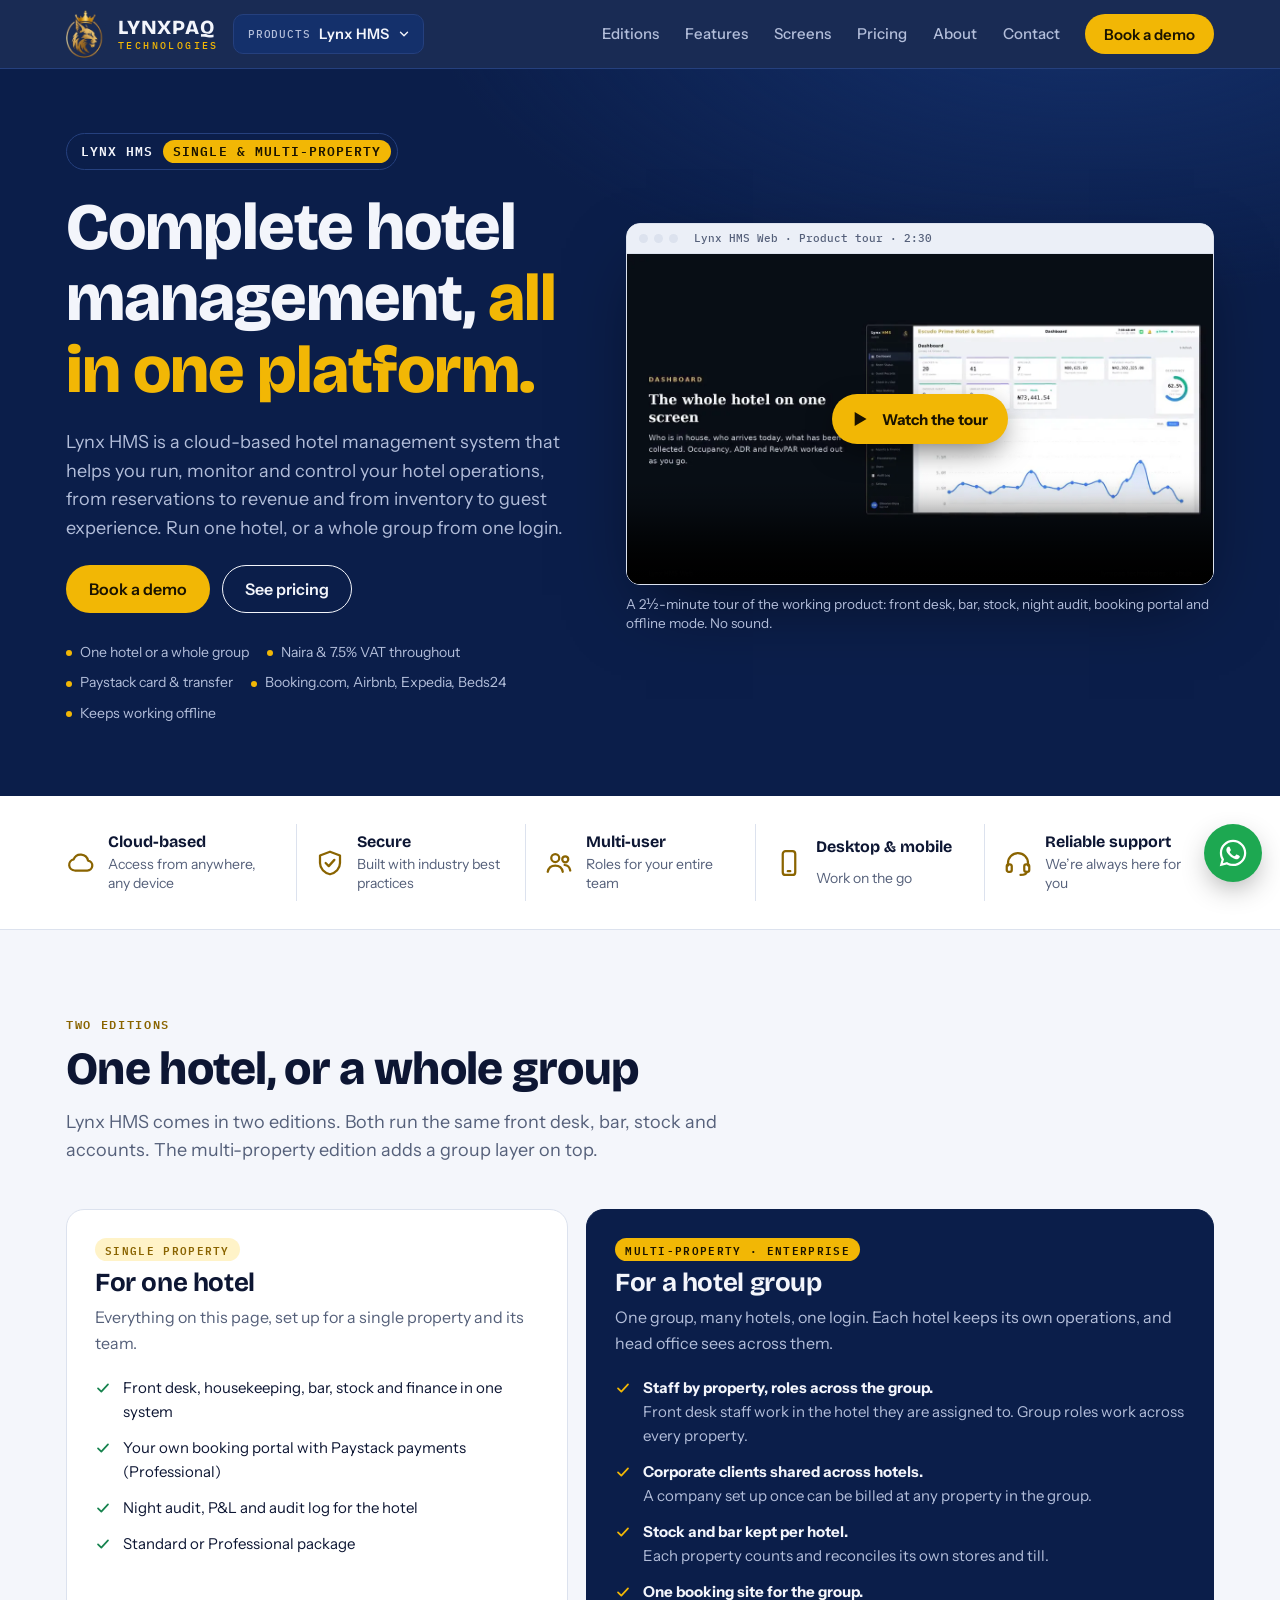
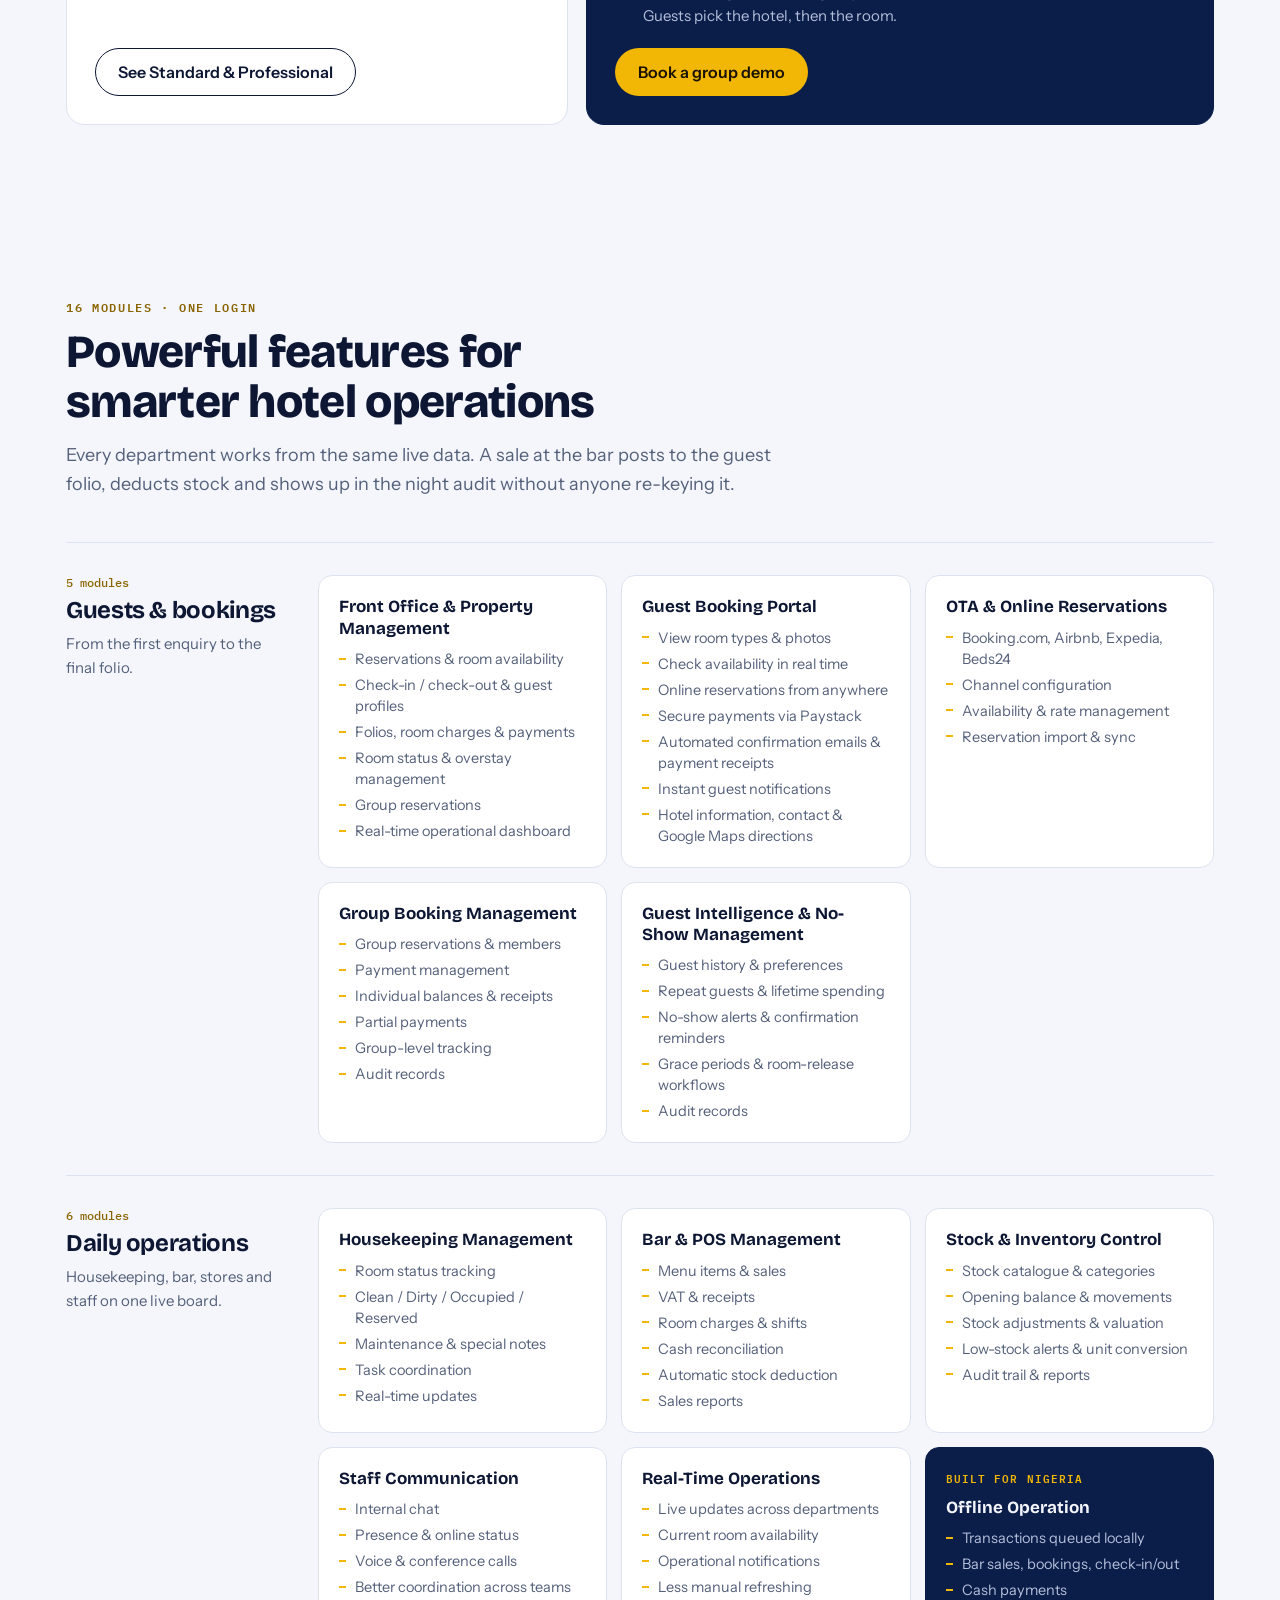
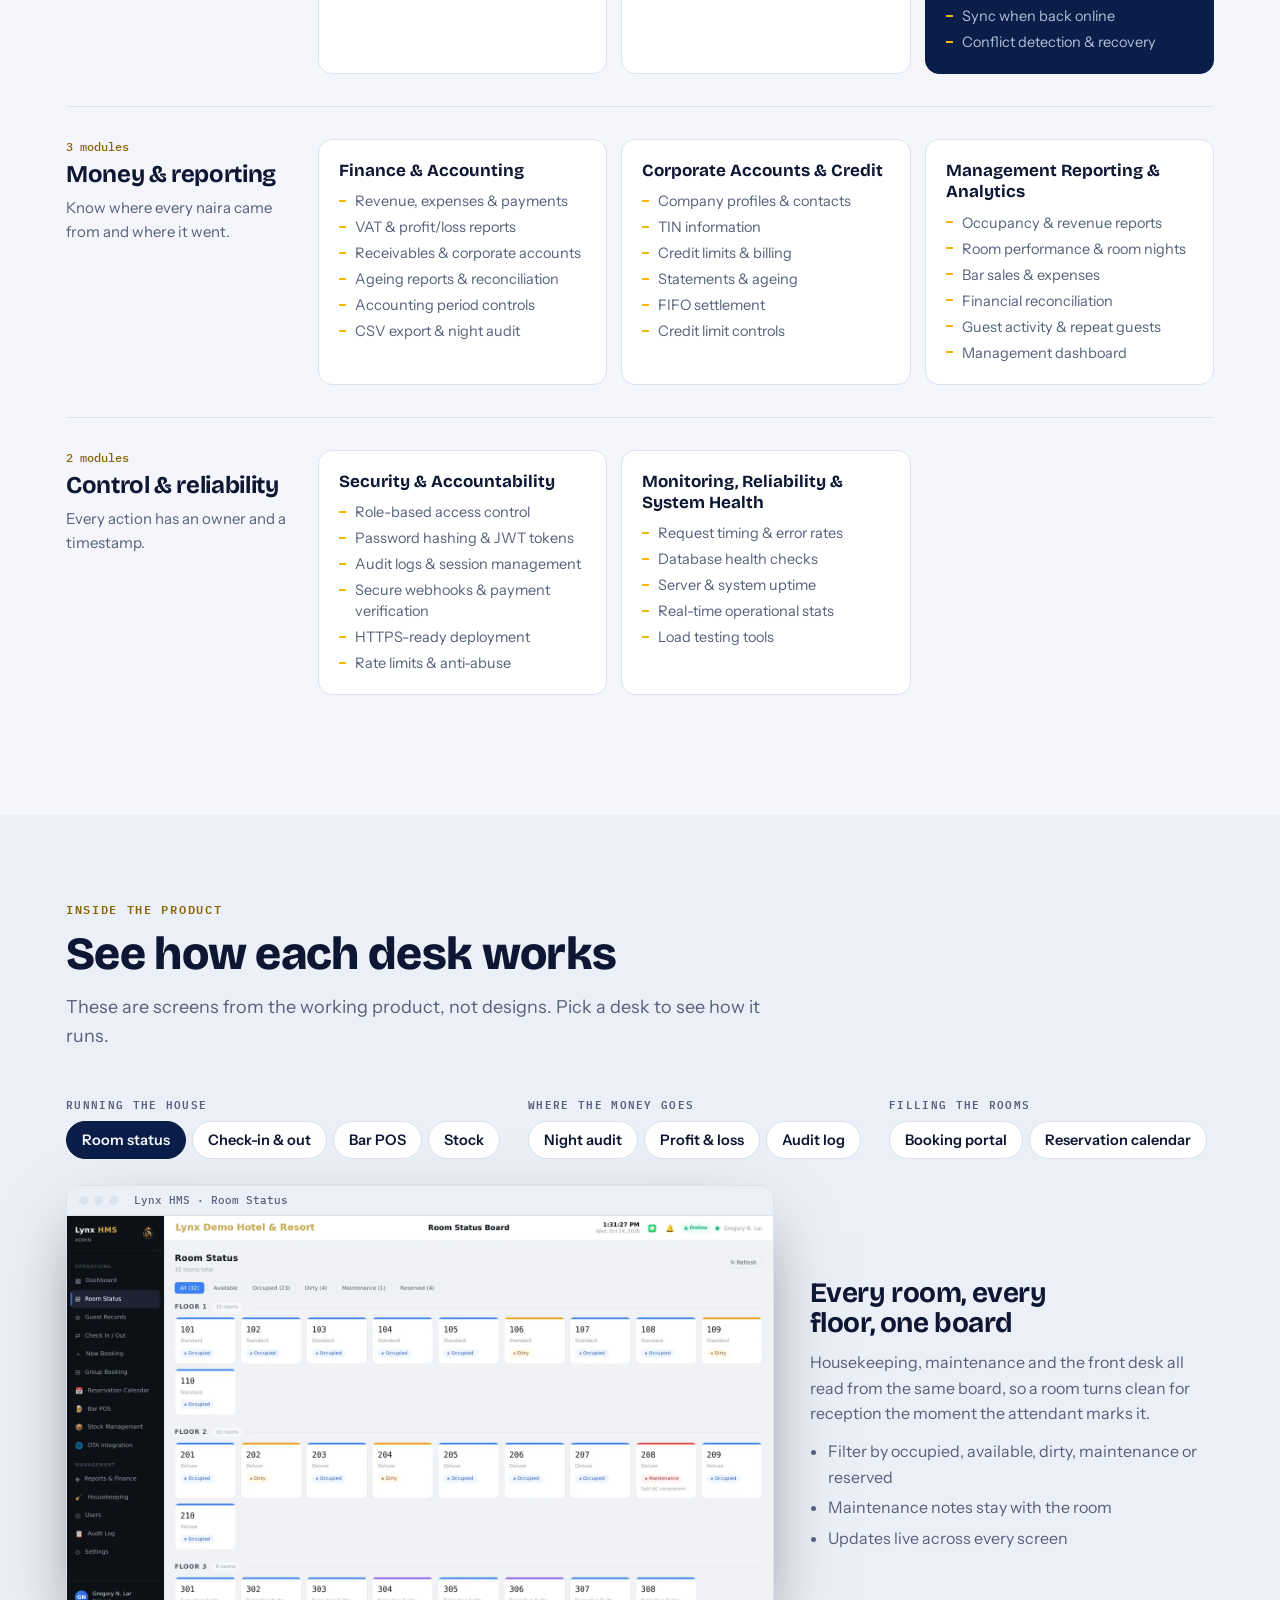
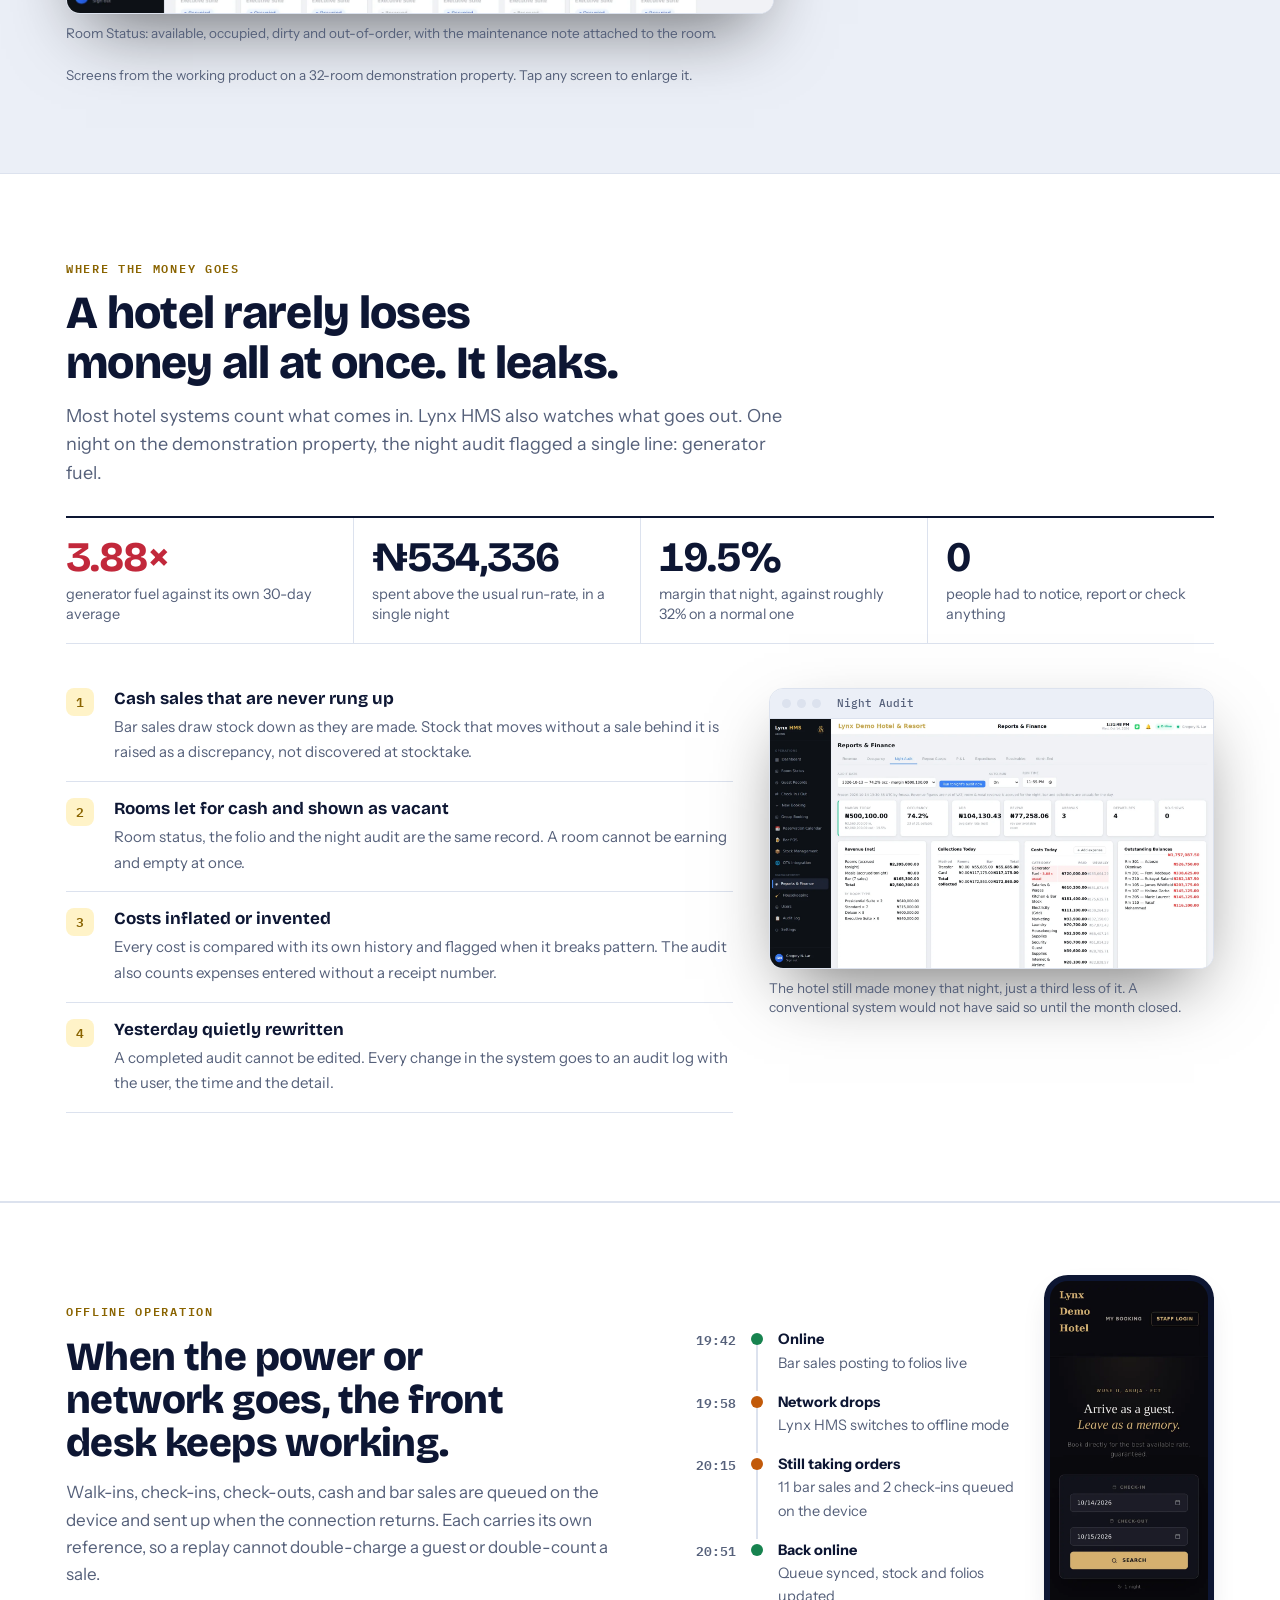
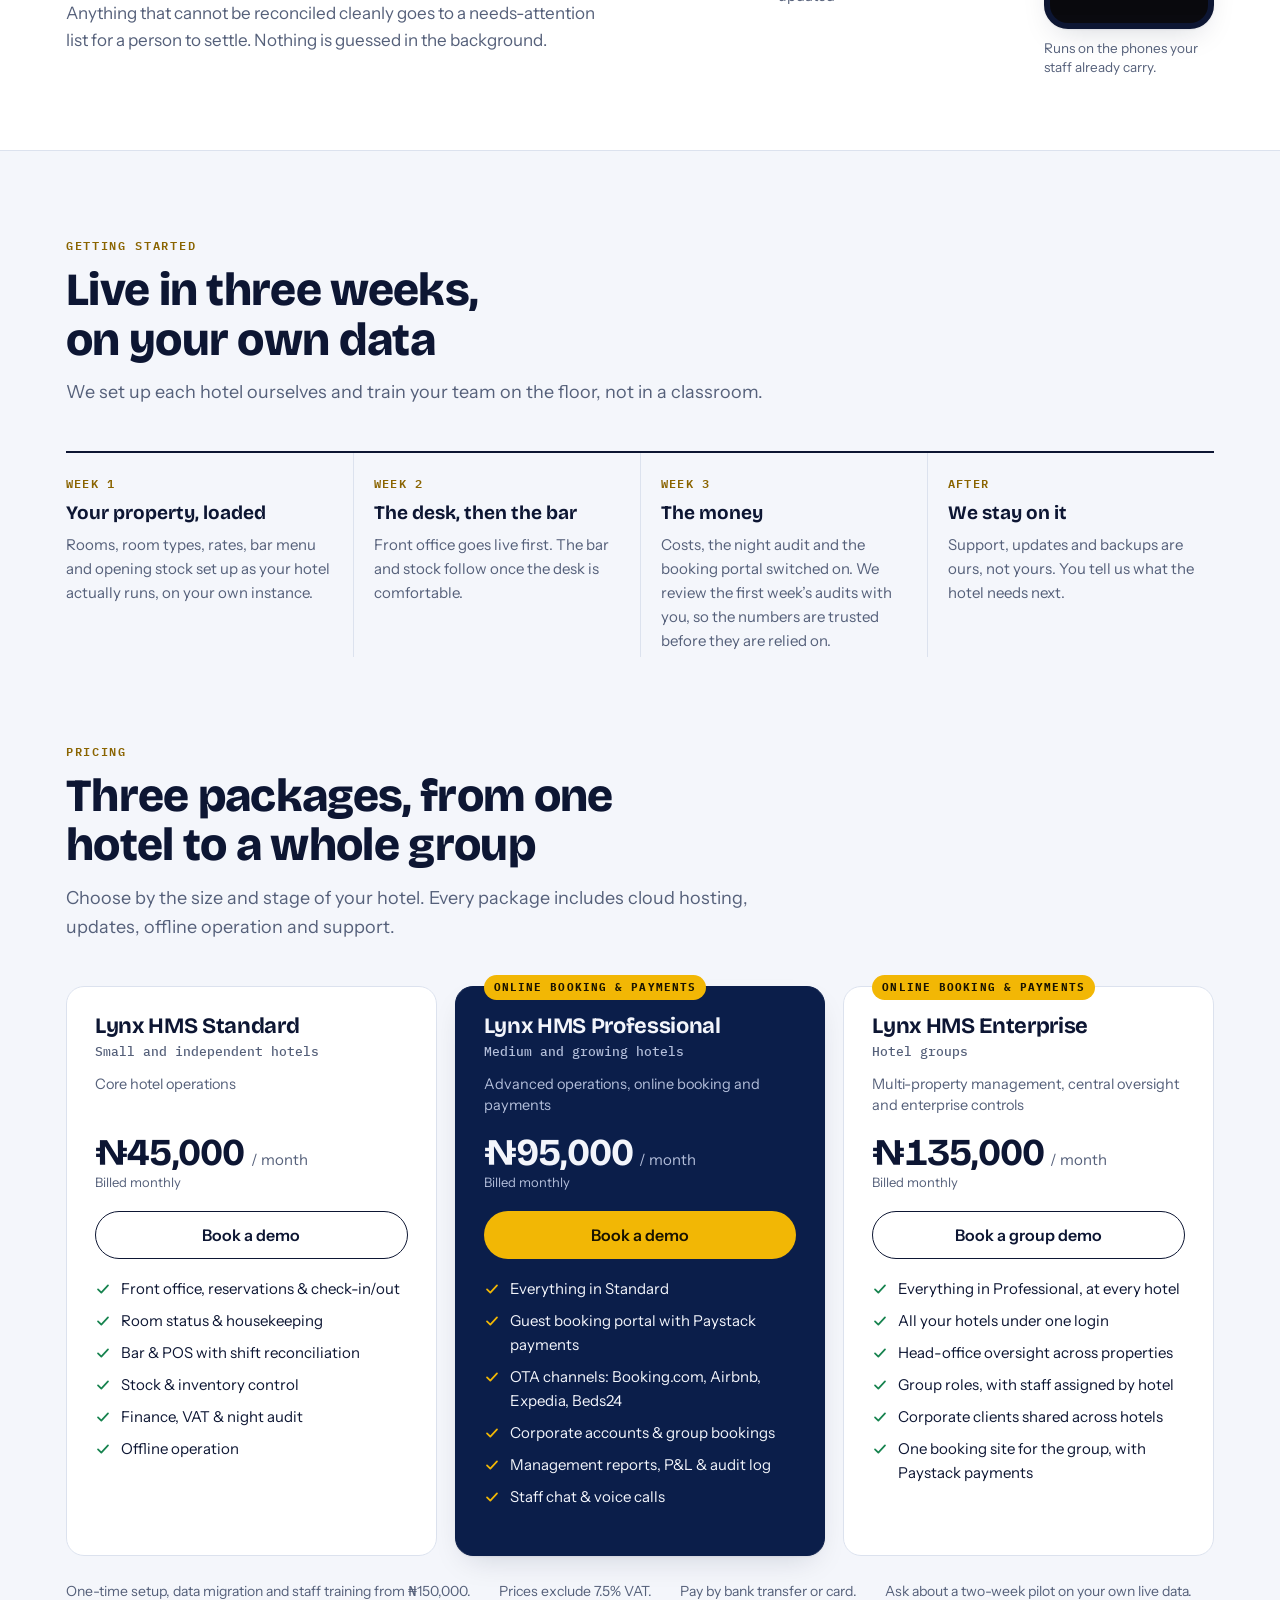
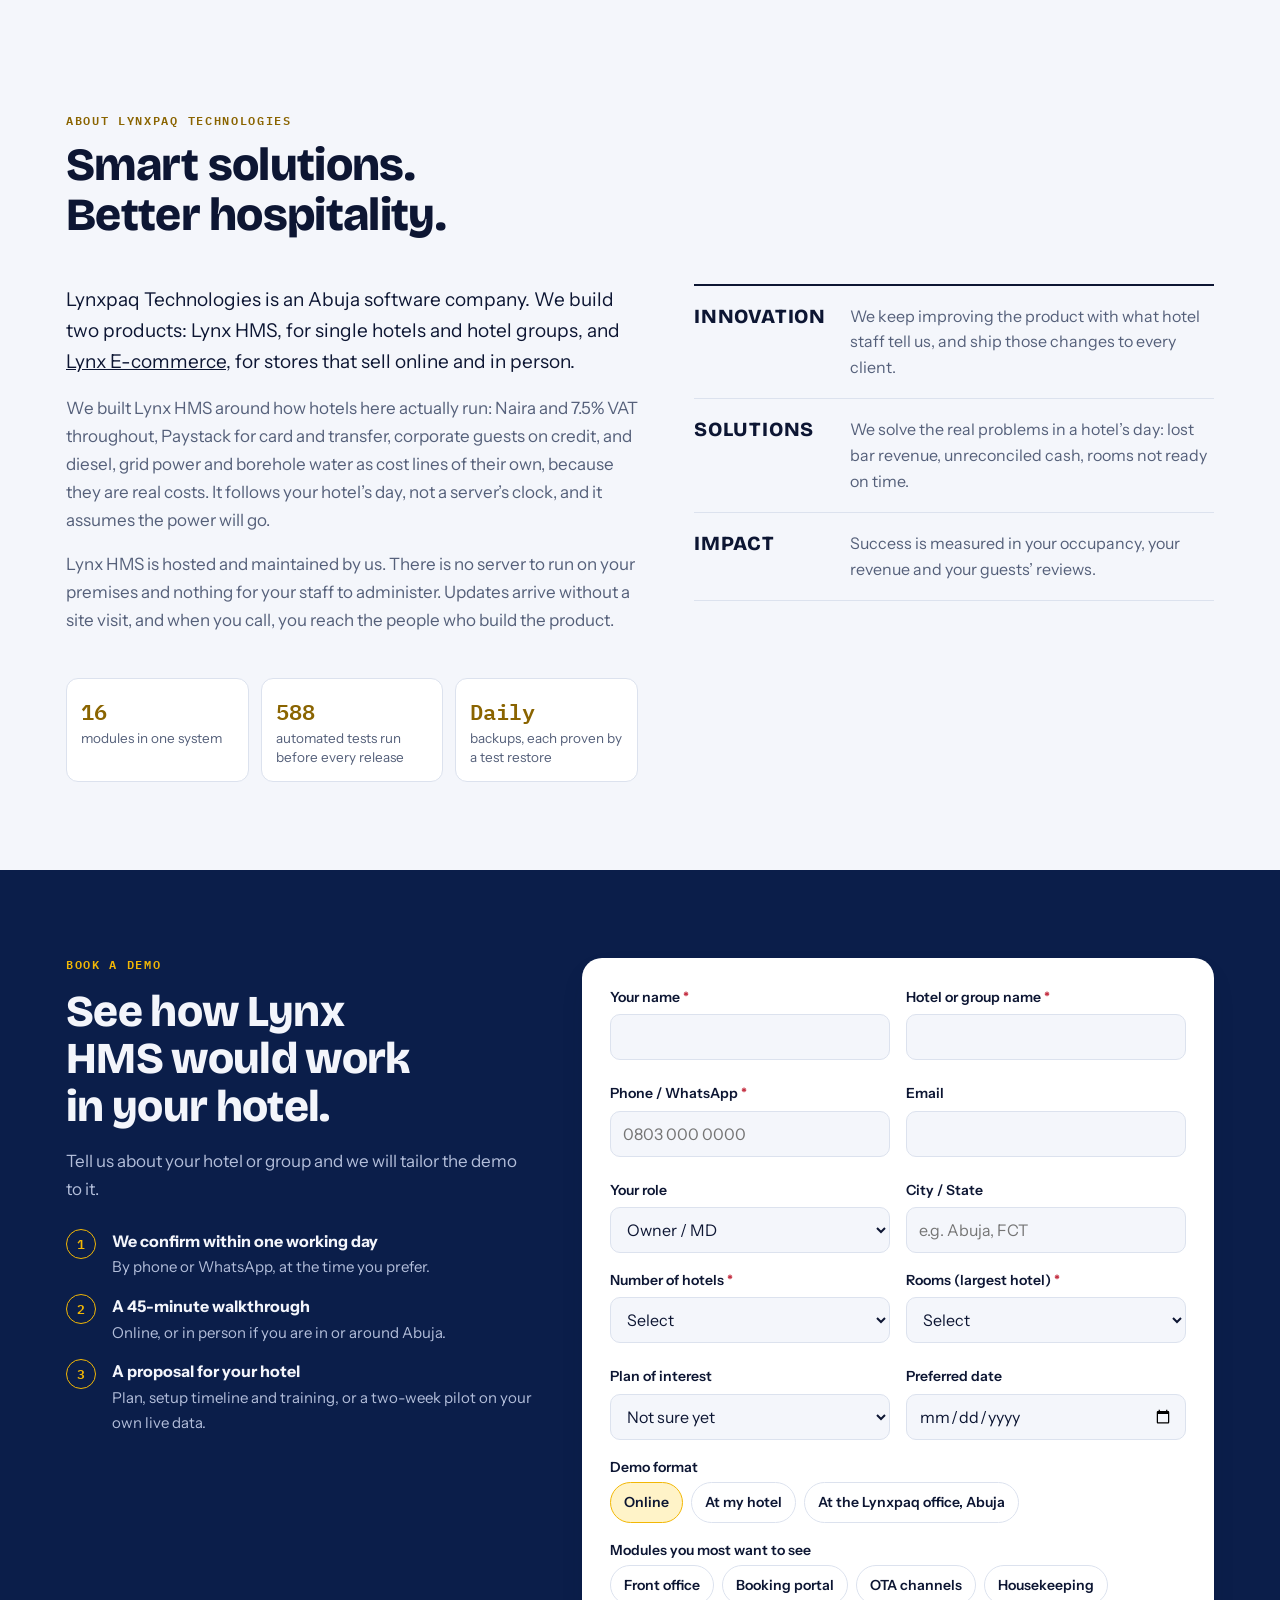
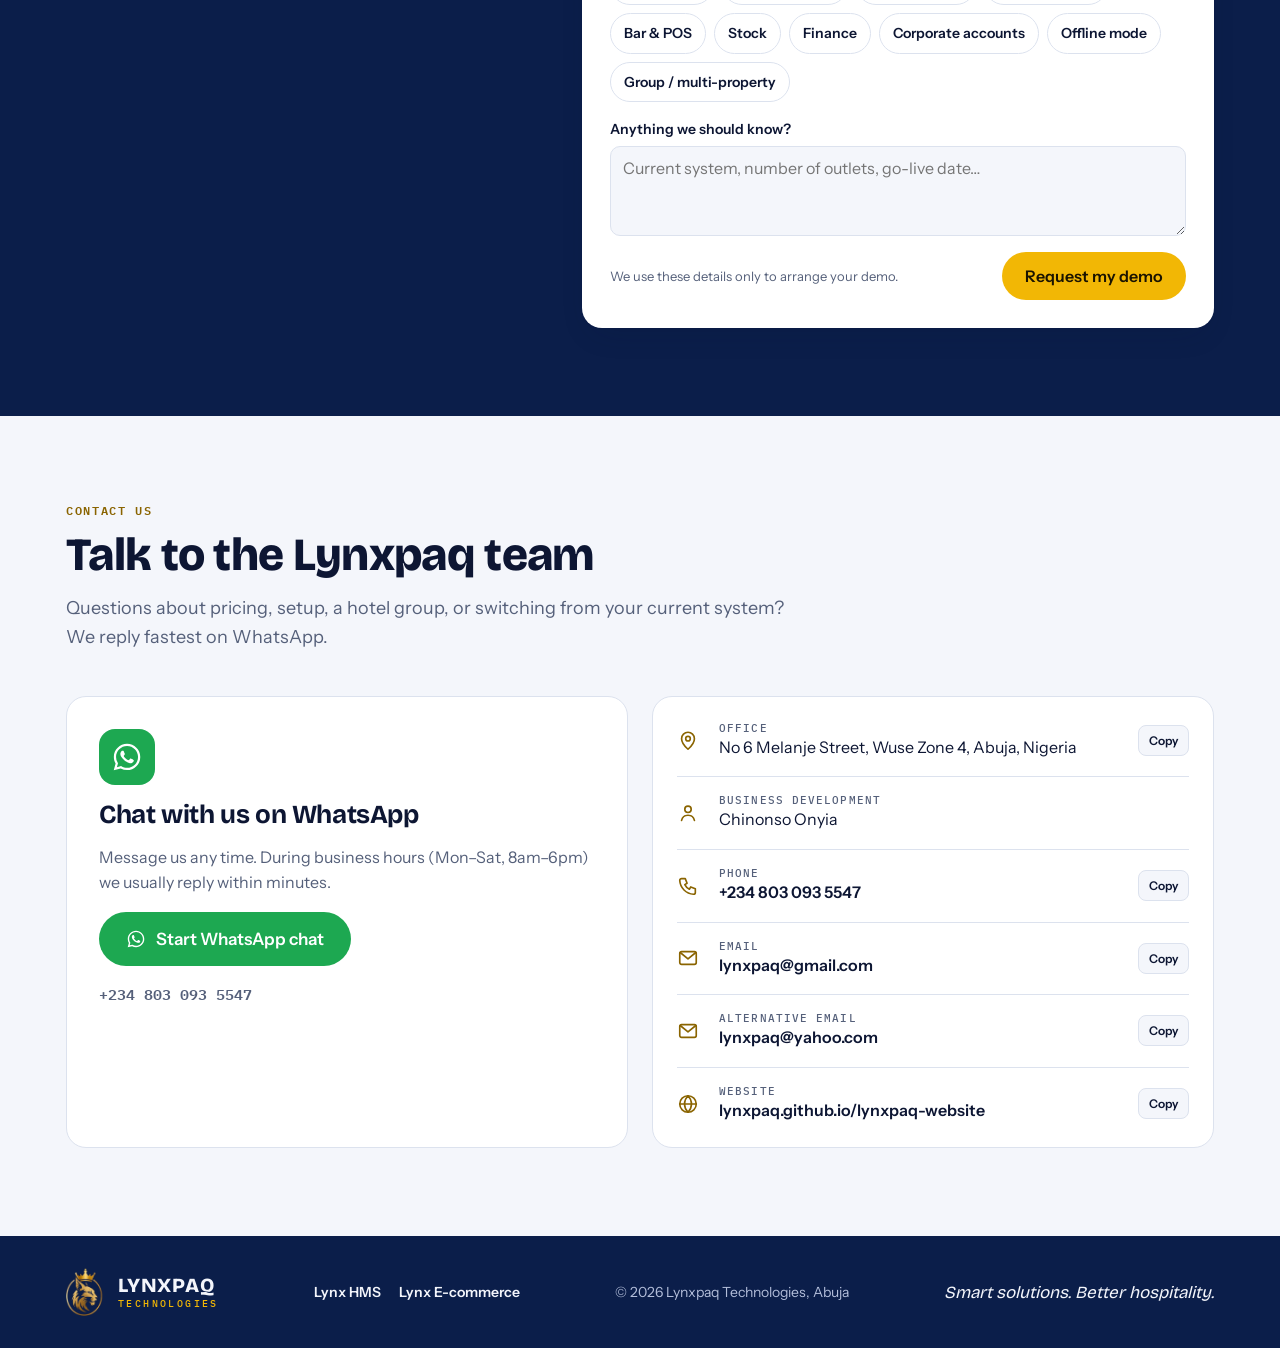
==== index.html @ 396c16b7 "Pricing: Standard, Professional and Enterprise packages Three Lynx HMS packages (N45,000 / N95,000 /" ====
<!doctype html>
<html lang="en">
<head>
<meta charset="utf-8">
<meta name="viewport" content="width=device-width, initial-scale=1, viewport-fit=cover">
<title>Lynx HMS</title>
<meta name="claude:viewport-fit-sides" content="cover">
<meta name="description" content="Lynx HMS by Lynxpaq Technologies: cloud hotel management for single hotels and hotel groups in Nigeria. Front office, OTA channels, housekeeping, bar & POS, stock, finance and offline operation. Book a demo.">
<link rel="icon" type="image/png" href="assets/lynxpaq-favicon.png">
<link rel="apple-touch-icon" href="assets/lynxpaq-touch-icon.png">
<meta property="og:title" content="Lynx HMS by Lynxpaq Technologies">
<meta property="og:description" content="Lynx HMS by Lynxpaq Technologies: cloud hotel management for single hotels and hotel groups in Nigeria. Front office, OTA channels, housekeeping, bar & POS, stock, finance and offline operation. Book a demo.">
<meta property="og:image" content="assets/video/tour-poster.webp">
<link rel="preconnect" href="https://fonts.googleapis.com">
<link rel="preconnect" href="https://fonts.gstatic.com" crossorigin>
<link rel="stylesheet" href="https://fonts.googleapis.com/css2?family=Bricolage+Grotesque:opsz,wght@12..96,500;12..96,700;12..96,800&family=Instrument+Sans:wght@400;500;600;700&family=IBM+Plex+Mono:wght@400;500;600&display=swap">
<link rel="stylesheet" href="assets/site.css">
<style>:root{padding-top:env(safe-area-inset-top,0px);padding-bottom:env(safe-area-inset-bottom,0px)}[hidden]{display:none!important}img{max-width:100%}body{margin:0}</style>
</head>
<body>
<svg width="0" height="0" style="position:absolute" aria-hidden="true">
  <symbol id="i-wa" viewBox="0 0 24 24"><path fill="currentColor" d="M12.04 2C6.58 2 2.13 6.45 2.13 11.91c0 1.75.46 3.45 1.32 4.95L2.05 22l5.25-1.38a9.9 9.9 0 0 0 4.74 1.21c5.46 0 9.91-4.45 9.91-9.91S17.5 2 12.04 2Zm0 18.15c-1.48 0-2.93-.4-4.2-1.15l-.3-.18-3.12.82.83-3.04-.2-.31a8.2 8.2 0 0 1-1.26-4.38c0-4.54 3.7-8.24 8.25-8.24 4.54 0 8.24 3.7 8.24 8.24 0 4.55-3.7 8.24-8.24 8.24Zm4.52-6.16c-.25-.12-1.47-.72-1.69-.81-.23-.08-.39-.12-.56.13-.16.25-.64.81-.78.97-.14.17-.29.19-.54.06-.25-.12-1.05-.39-1.99-1.23-.74-.66-1.23-1.47-1.38-1.72-.14-.25-.02-.38.11-.51.11-.11.25-.29.37-.43.13-.15.17-.25.25-.42.08-.17.04-.31-.02-.43-.06-.12-.56-1.34-.76-1.84-.2-.48-.41-.42-.56-.43h-.48c-.17 0-.43.06-.66.31-.22.25-.86.85-.86 2.07s.89 2.4 1.01 2.56c.12.17 1.75 2.67 4.23 3.74.59.26 1.05.41 1.41.52.59.19 1.13.16 1.56.1.48-.07 1.47-.6 1.67-1.18.21-.58.21-1.07.14-1.18-.06-.1-.22-.16-.47-.28Z"/></symbol>
  <symbol id="i-check" viewBox="0 0 24 24"><path fill="none" stroke="currentColor" stroke-width="2.6" stroke-linecap="round" stroke-linejoin="round" d="M4.5 12.5l5 5 10-11"/></symbol>
</svg>

<header class="top">
  <div class="wrap">
    <a class="brand" href="./" aria-label="Lynxpaq Technologies home">
      <img src="assets/lynxpaq-logo.png" alt="">
      <span><b>LYNXPAQ</b><small>TECHNOLOGIES</small></span>
    </a>
    <div class="prodsw">
      <button class="prod-btn" id="prodBtn" type="button" aria-haspopup="true" aria-expanded="false" aria-controls="prodMenu"><small>Products</small>Lynx HMS<svg viewBox="0 0 24 24" aria-hidden="true"><path d="M6 9l6 6 6-6" fill="none" stroke="currentColor" stroke-width="2.4" stroke-linecap="round" stroke-linejoin="round"/></svg></button>
      <div class="prod-menu" id="prodMenu" hidden>
        <span>Lynxpaq products</span>
        <a href="./" aria-current="page"><i><svg viewBox="0 0 24 24" fill="none" stroke="currentColor" stroke-width="1.9" stroke-linecap="round" stroke-linejoin="round"><path d="M3 18V7M3 13h18v5M21 13a3 3 0 0 0-3-3h-7v3"/><circle cx="7" cy="10.5" r="1.8"/></svg></i><b>Lynx HMS</b><span>Hotel management for one hotel or a whole group</span></a>
        <a href="ecommerce.html"><i><svg viewBox="0 0 24 24" fill="none" stroke="currentColor" stroke-width="1.9" stroke-linecap="round" stroke-linejoin="round"><path d="M5 8h14l-1 12H6z"/><path d="M9 8V6a3 3 0 0 1 6 0v2"/></svg></i><b>Lynx E-commerce<em>New</em></b><span>Online store, payments, delivery and shop POS</span></a>
      </div>
    </div>
    <nav class="nav" id="nav" aria-label="Main">
      <a class="nav-prod" href="./" aria-current="page">Lynx HMS</a>
      <a class="nav-prod" href="ecommerce.html">Lynx E-commerce</a>
      <span class="nav-sep" aria-hidden="true"></span>
      <a href="#editions">Editions</a>
      <a href="#features">Features</a>
      <a href="#screens">Screens</a>
      <a href="#pricing">Pricing</a>
      <a href="#about">About</a>
      <a href="#contact">Contact</a>
    </nav>
    <a class="btn btn-gold" href="#demo">Book a demo</a>
    <button class="menu-btn" id="menuBtn" aria-controls="nav" aria-expanded="false" aria-label="Open menu">
      <svg viewBox="0 0 24 24" width="20" height="20" aria-hidden="true"><path d="M4 7h16M4 12h16M4 17h16" stroke="currentColor" stroke-width="2" stroke-linecap="round"/></svg>
    </button>
  </div>
</header>

<main id="top">
<section class="hero on-navy">
  <div class="wrap">
    <div class="hero-copy">
      <div class="pill">LYNX HMS <span>SINGLE &amp; MULTI-PROPERTY</span></div>
      <h1>Complete hotel management, <em>all in one platform.</em></h1>
      <p>Lynx HMS is a cloud-based hotel management system that helps you run, monitor and control your hotel operations, from reservations to revenue and from inventory to guest experience. Run one hotel, or a whole group from one login.</p>
      <div class="cta-row">
        <a class="btn btn-gold" href="#demo">Book a demo</a>
        <a class="btn btn-ghost" href="#pricing">See pricing</a>
      </div>
      <div class="proof">
        <span>One hotel or a whole group</span>
        <span>Naira &amp; 7.5% VAT throughout</span>
        <span>Paystack card &amp; transfer</span>
        <span>Booking.com, Airbnb, Expedia, Beds24</span>
        <span>Keeps working offline</span>
      </div>
    </div>

    <figure class="hero-shot" style="margin:0">
      <div class="frame">
        <div class="bar"><i></i><i></i><i></i><em>Lynx HMS Web · Product tour · 2:30</em></div>
        <div class="vid">
          <video id="tour" controls playsinline preload="metadata" poster="assets/video/tour-poster.webp" width="1280" height="720">
            <source src="assets/video/lynx-hms-tour.mp4" type="video/mp4">
            Your browser cannot play this video. <a href="assets/video/lynx-hms-tour.mp4">Open the tour video</a>.
          </video>
          <button type="button" class="play" id="tourPlay" aria-label="Play the 2 minute 30 second product tour"><svg viewBox="0 0 24 24" aria-hidden="true"><path d="M8 5.5v13l11-6.5z" fill="currentColor"/></svg><span>Watch the tour</span></button>
        </div>
      </div>
      <figcaption class="cap">A 2½-minute tour of the working product: front desk, bar, stock, night audit, booking portal and offline mode. No sound.</figcaption>
    </figure>
  </div>
</section>

<section class="pillars" aria-label="Why Lynx HMS">
  <div class="wrap">
    <div class="pillar"><svg viewBox="0 0 24 24" fill="none" stroke="currentColor" stroke-width="1.8" stroke-linecap="round" stroke-linejoin="round" aria-hidden="true"><path d="M7 18h10a4 4 0 0 0 .6-7.96A6 6 0 0 0 6.1 9.1 4.5 4.5 0 0 0 7 18Z"/></svg><b>Cloud-based</b><span>Access from anywhere, any device</span></div>
    <div class="pillar"><svg viewBox="0 0 24 24" fill="none" stroke="currentColor" stroke-width="1.8" stroke-linecap="round" stroke-linejoin="round" aria-hidden="true"><path d="M12 3l8 3v6c0 4.5-3.4 8-8 9-4.6-1-8-4.5-8-9V6l8-3Z"/><path d="M8.5 12l2.5 2.5 4.5-5"/></svg><b>Secure</b><span>Built with industry best practices</span></div>
    <div class="pillar"><svg viewBox="0 0 24 24" fill="none" stroke="currentColor" stroke-width="1.8" stroke-linecap="round" stroke-linejoin="round" aria-hidden="true"><circle cx="9" cy="8" r="3.2"/><path d="M3 19c.6-3.2 3-5 6-5s5.4 1.8 6 5"/><circle cx="17" cy="9" r="2.4"/><path d="M16.5 13.6c2.3.2 4 1.7 4.5 4.4"/></svg><b>Multi-user</b><span>Roles for your entire team</span></div>
    <div class="pillar"><svg viewBox="0 0 24 24" fill="none" stroke="currentColor" stroke-width="1.8" stroke-linecap="round" stroke-linejoin="round" aria-hidden="true"><rect x="7" y="2.5" width="10" height="19" rx="2.2"/><path d="M11 18.5h2"/></svg><b>Desktop &amp; mobile</b><span>Work on the go</span></div>
    <div class="pillar"><svg viewBox="0 0 24 24" fill="none" stroke="currentColor" stroke-width="1.8" stroke-linecap="round" stroke-linejoin="round" aria-hidden="true"><path d="M4 14v-2a8 8 0 0 1 16 0v2"/><rect x="3" y="13" width="4" height="6" rx="1.5"/><rect x="17" y="13" width="4" height="6" rx="1.5"/><path d="M19 19c0 1.5-2 2.5-5 2.5"/></svg><b>Reliable support</b><span>We’re always here for you</span></div>
  </div>
</section>


<section class="sec editions" id="editions" aria-labelledby="ed-h">
  <div class="wrap">
    <div class="sec-head">
      <span class="eyebrow">Two editions</span>
      <h2 id="ed-h">One hotel, or a whole group</h2>
      <p>Lynx HMS comes in two editions. Both run the same front desk, bar, stock and accounts. The multi-property edition adds a group layer on top.</p>
    </div>
    <div class="ed-grid">
      <article class="ed">
        <div class="ed-top"><span class="ed-tag">Single property</span><h3>For one hotel</h3><p>Everything on this page, set up for a single property and its team.</p></div>
        <ul>
          <li><svg aria-hidden="true"><use href="#i-check"/></svg>Front desk, housekeeping, bar, stock and finance in one system</li>
          <li><svg aria-hidden="true"><use href="#i-check"/></svg>Your own booking portal with Paystack payments (Professional)</li>
          <li><svg aria-hidden="true"><use href="#i-check"/></svg>Night audit, P&amp;L and audit log for the hotel</li>
          <li><svg aria-hidden="true"><use href="#i-check"/></svg>Standard or Professional package</li>
        </ul>
        <a class="btn btn-ghost" href="#pricing">See Standard &amp; Professional</a>
      </article>
      <article class="ed ed-group">
        <div class="ed-top"><span class="ed-tag">Multi-property · Enterprise</span><h3>For a hotel group</h3><p>One group, many hotels, one login. Each hotel keeps its own operations, and head office sees across them.</p></div>
        <ul>
          <li><svg aria-hidden="true"><use href="#i-check"/></svg><span><b>Staff by property, roles across the group.</b> Front desk staff work in the hotel they are assigned to. Group roles work across every property.</span></li>
          <li><svg aria-hidden="true"><use href="#i-check"/></svg><span><b>Corporate clients shared across hotels.</b> A company set up once can be billed at any property in the group.</span></li>
          <li><svg aria-hidden="true"><use href="#i-check"/></svg><span><b>Stock and bar kept per hotel.</b> Each property counts and reconciles its own stores and till.</span></li>
          <li><svg aria-hidden="true"><use href="#i-check"/></svg><span><b>One booking site for the group.</b> Guests pick the hotel, then the room.</span></li>
        </ul>
        <a class="btn btn-gold" href="#demo" data-plan="Enterprise">Book a group demo</a>
      </article>
    </div>
  </div>
</section>

<section class="sec" id="features">
  <div class="wrap">
    <div class="sec-head">
      <span class="eyebrow">16 modules · one login</span>
      <h2>Powerful features for smarter hotel operations</h2>
      <p>Every department works from the same live data. A sale at the bar posts to the guest folio, deducts stock and shows up in the night audit without anyone re-keying it.</p>
    </div>

    <div class="group">
      <div class="group-h"><span class="count">5 modules</span><h3>Guests &amp; bookings</h3><p>From the first enquiry to the final folio.</p></div>
      <div class="mods">
        <article class="mod"><h4>Front Office &amp; Property Management</h4><ul><li>Reservations &amp; room availability</li><li>Check-in / check-out &amp; guest profiles</li><li>Folios, room charges &amp; payments</li><li>Room status &amp; overstay management</li><li>Group reservations</li><li>Real-time operational dashboard</li></ul></article>
        <article class="mod"><h4>Guest Booking Portal</h4><ul><li>View room types &amp; photos</li><li>Check availability in real time</li><li>Online reservations from anywhere</li><li>Secure payments via Paystack</li><li>Automated confirmation emails &amp; payment receipts</li><li>Instant guest notifications</li><li>Hotel information, contact &amp; Google Maps directions</li></ul></article>
        <article class="mod"><h4>OTA &amp; Online Reservations</h4><ul><li>Booking.com, Airbnb, Expedia, Beds24</li><li>Channel configuration</li><li>Availability &amp; rate management</li><li>Reservation import &amp; sync</li></ul></article>
        <article class="mod"><h4>Group Booking Management</h4><ul><li>Group reservations &amp; members</li><li>Payment management</li><li>Individual balances &amp; receipts</li><li>Partial payments</li><li>Group-level tracking</li><li>Audit records</li></ul></article>
        <article class="mod"><h4>Guest Intelligence &amp; No-Show Management</h4><ul><li>Guest history &amp; preferences</li><li>Repeat guests &amp; lifetime spending</li><li>No-show alerts &amp; confirmation reminders</li><li>Grace periods &amp; room-release workflows</li><li>Audit records</li></ul></article>
      </div>
    </div>

    <div class="group">
      <div class="group-h"><span class="count">6 modules</span><h3>Daily operations</h3><p>Housekeeping, bar, stores and staff on one live board.</p></div>
      <div class="mods">
        <article class="mod"><h4>Housekeeping Management</h4><ul><li>Room status tracking</li><li>Clean / Dirty / Occupied / Reserved</li><li>Maintenance &amp; special notes</li><li>Task coordination</li><li>Real-time updates</li></ul></article>
        <article class="mod"><h4>Bar &amp; POS Management</h4><ul><li>Menu items &amp; sales</li><li>VAT &amp; receipts</li><li>Room charges &amp; shifts</li><li>Cash reconciliation</li><li>Automatic stock deduction</li><li>Sales reports</li></ul></article>
        <article class="mod"><h4>Stock &amp; Inventory Control</h4><ul><li>Stock catalogue &amp; categories</li><li>Opening balance &amp; movements</li><li>Stock adjustments &amp; valuation</li><li>Low-stock alerts &amp; unit conversion</li><li>Audit trail &amp; reports</li></ul></article>
        <article class="mod"><h4>Staff Communication</h4><ul><li>Internal chat</li><li>Presence &amp; online status</li><li>Voice &amp; conference calls</li><li>Better coordination across teams</li></ul></article>
        <article class="mod"><h4>Real-Time Operations</h4><ul><li>Live updates across departments</li><li>Current room availability</li><li>Operational notifications</li><li>Less manual refreshing</li></ul></article>
        <article class="mod star"><span class="tag">Built for Nigeria</span><h4>Offline Operation</h4><ul><li>Transactions queued locally</li><li>Bar sales, bookings, check-in/out</li><li>Cash payments</li><li>Sync when back online</li><li>Conflict detection &amp; recovery</li></ul></article>
      </div>
    </div>

    <div class="group">
      <div class="group-h"><span class="count">3 modules</span><h3>Money &amp; reporting</h3><p>Know where every naira came from and where it went.</p></div>
      <div class="mods">
        <article class="mod"><h4>Finance &amp; Accounting</h4><ul><li>Revenue, expenses &amp; payments</li><li>VAT &amp; profit/loss reports</li><li>Receivables &amp; corporate accounts</li><li>Ageing reports &amp; reconciliation</li><li>Accounting period controls</li><li>CSV export &amp; night audit</li></ul></article>
        <article class="mod"><h4>Corporate Accounts &amp; Credit</h4><ul><li>Company profiles &amp; contacts</li><li>TIN information</li><li>Credit limits &amp; billing</li><li>Statements &amp; ageing</li><li>FIFO settlement</li><li>Credit limit controls</li></ul></article>
        <article class="mod"><h4>Management Reporting &amp; Analytics</h4><ul><li>Occupancy &amp; revenue reports</li><li>Room performance &amp; room nights</li><li>Bar sales &amp; expenses</li><li>Financial reconciliation</li><li>Guest activity &amp; repeat guests</li><li>Management dashboard</li></ul></article>
      </div>
    </div>

    <div class="group">
      <div class="group-h"><span class="count">2 modules</span><h3>Control &amp; reliability</h3><p>Every action has an owner and a timestamp.</p></div>
      <div class="mods">
        <article class="mod"><h4>Security &amp; Accountability</h4><ul><li>Role-based access control</li><li>Password hashing &amp; JWT tokens</li><li>Audit logs &amp; session management</li><li>Secure webhooks &amp; payment verification</li><li>HTTPS-ready deployment</li><li>Rate limits &amp; anti-abuse</li></ul></article>
        <article class="mod"><h4>Monitoring, Reliability &amp; System Health</h4><ul><li>Request timing &amp; error rates</li><li>Database health checks</li><li>Server &amp; system uptime</li><li>Real-time operational stats</li><li>Load testing tools</li></ul></article>
      </div>
    </div>
  </div>
</section>

<section class="sec screens" id="screens">
  <div class="wrap">
    <div class="sec-head">
      <span class="eyebrow">Inside the product</span>
      <h2>See how each desk works</h2>
      <p>These are screens from the working product, not designs. Pick a desk to see how it runs.</p>
    </div>
    <div class="tabgroups">
      <div class="tg"><span>Running the house</span><div role="tablist" aria-label="Running the house">
        <button class="tab" role="tab" id="t-rooms" aria-controls="p-rooms" aria-selected="true">Room status</button>
        <button class="tab" role="tab" id="t-checkin" aria-controls="p-checkin" aria-selected="false" tabindex="-1">Check-in &amp; out</button>
        <button class="tab" role="tab" id="t-bar" aria-controls="p-bar" aria-selected="false" tabindex="-1">Bar POS</button>
        <button class="tab" role="tab" id="t-stock" aria-controls="p-stock" aria-selected="false" tabindex="-1">Stock</button>
      </div></div>
      <div class="tg"><span>Where the money goes</span><div role="tablist" aria-label="Where the money goes">
        <button class="tab" role="tab" id="t-audit" aria-controls="p-audit" aria-selected="false" tabindex="-1">Night audit</button>
        <button class="tab" role="tab" id="t-pl" aria-controls="p-pl" aria-selected="false" tabindex="-1">Profit &amp; loss</button>
        <button class="tab" role="tab" id="t-log" aria-controls="p-log" aria-selected="false" tabindex="-1">Audit log</button>
      </div></div>
      <div class="tg"><span>Filling the rooms</span><div role="tablist" aria-label="Filling the rooms">
        <button class="tab" role="tab" id="t-portal" aria-controls="p-portal" aria-selected="false" tabindex="-1">Booking portal</button>
        <button class="tab" role="tab" id="t-cal" aria-controls="p-cal" aria-selected="false" tabindex="-1">Reservation calendar</button>
      </div></div>
    </div>
    <div class="shot" role="tabpanel" id="p-rooms" aria-labelledby="t-rooms">
      <figure style="margin:0;min-width:0">
        <div class="frame"><div class="bar"><i></i><i></i><i></i><em>Lynx HMS · Room Status</em></div><button class="zoom" type="button" data-full="assets/screens/rooms.webp"><img src="assets/screens/rooms.webp" width="1600" height="900" loading="lazy" alt="Room status board with every room by floor marked occupied, dirty, available or maintenance"></button></div>
        <figcaption class="cap">Room Status: available, occupied, dirty and out-of-order, with the maintenance note attached to the room.</figcaption>
      </figure>
      <div class="shot-copy"><h3>Every room, every floor, one board</h3><p>Housekeeping, maintenance and the front desk all read from the same board, so a room turns clean for reception the moment the attendant marks it.</p><ul><li>Filter by occupied, available, dirty, maintenance or reserved</li><li>Maintenance notes stay with the room</li><li>Updates live across every screen</li></ul></div>
    </div>
    <div class="shot" role="tabpanel" id="p-checkin" aria-labelledby="t-checkin" hidden>
      <figure style="margin:0;min-width:0">
        <div class="frame"><div class="bar"><i></i><i></i><i></i><em>Lynx HMS · Check In / Out</em></div><button class="zoom" type="button" data-full="assets/screens/checkinout.webp"><img src="assets/screens/checkinout.webp" width="1600" height="900" loading="lazy" alt="Check in and check out screen listing reserved guests with booking references and outstanding balances"></button></div>
        <figcaption class="cap">Check In / Out: today’s arrivals and departures, with outstanding balances shown before the guest reaches the desk.</figcaption>
      </figure>
      <div class="shot-copy"><h3>Arrivals and departures without the paper</h3><p>Check-in, folio and settlement in one place. The booking reference carries through to the receipt.</p><ul><li>Search by name, reference or phone</li><li>Outstanding balance visible before settlement</li><li>Folio, payment and receipt in one flow</li></ul></div>
    </div>
    <div class="shot" role="tabpanel" id="p-bar" aria-labelledby="t-bar" hidden>
      <figure style="margin:0;min-width:0">
        <div class="frame"><div class="bar"><i></i><i></i><i></i><em>Lynx HMS · Bar POS</em></div><button class="zoom" type="button" data-full="assets/screens/barpos.webp"><img src="assets/screens/barpos.webp" width="1600" height="900" loading="lazy" alt="Bar point of sale with menu items in naira, a cart and payment method selection"></button></div>
        <figcaption class="cap">Bar POS: sales post to the guest folio or take cash, and deduct from stock as they are rung up.</figcaption>
      </figure>
      <div class="shot-copy"><h3>The bar is part of the hotel</h3><p>Every sale rings into the same ledger and draws down the same stock. Charge it to a room or take cash, and close the shift with a till reconciliation.</p><ul><li>Charge to room by booking reference</li><li>Stock deducted at the moment of sale</li><li>Shift close with cash reconciliation</li></ul></div>
    </div>
    <div class="shot" role="tabpanel" id="p-stock" aria-labelledby="t-stock" hidden>
      <figure style="margin:0;min-width:0">
        <div class="frame"><div class="bar"><i></i><i></i><i></i><em>Lynx HMS · Stock Management</em></div><button class="zoom" type="button" data-full="assets/screens/stock.webp"><img src="assets/screens/stock.webp" width="1600" height="900" loading="lazy" alt="Stock management dashboard showing total items, low stock, out of stock and total stock value"></button></div>
        <figcaption class="cap">Stock Management: re-order levels, unit costs and purchase units, with any shortfall named rather than absorbed.</figcaption>
      </figure>
      <div class="shot-copy"><h3>Stock that refuses to go negative quietly</h3><p>A movement that would take stock below zero is refused and reported. An override is allowed, and logged against the person who made it.</p><ul><li>Re-order levels and low-stock alerts</li><li>Buy by the crate, sell by the bottle</li><li>Stock value always current</li></ul></div>
    </div>
    <div class="shot" role="tabpanel" id="p-audit" aria-labelledby="t-audit" hidden>
      <figure style="margin:0;min-width:0">
        <div class="frame"><div class="bar"><i></i><i></i><i></i><em>Lynx HMS · Reports &amp; Finance · Night Audit</em></div><button class="zoom" type="button" data-full="assets/screens/nightaudit.webp"><img src="assets/screens/nightaudit.webp" width="1600" height="900" loading="lazy" alt="Night audit screen showing margin today, occupancy, ADR, RevPAR, collections and costs with generator fuel flagged at 3.88 times usual"></button></div>
        <figcaption class="cap">Night Audit: generator fuel at ₦720,000 against its own running average of ₦185,664, flagged 3.88× by the system, not by a person.</figcaption>
      </figure>
      <div class="shot-copy"><h3>The night audit that checks the costs too</h3><p>Each night closes revenue and costs together. Every cost is compared with its own history at your hotel, and anything out of pattern is flagged.</p><ul><li>Margin for the day, not just revenue</li><li>Runs automatically at the time you set</li><li>Once run, the day is frozen and stamped</li></ul></div>
    </div>
    <div class="shot" role="tabpanel" id="p-pl" aria-labelledby="t-pl" hidden>
      <figure style="margin:0;min-width:0">
        <div class="frame"><div class="bar"><i></i><i></i><i></i><em>Lynx HMS · Reports &amp; Finance · P&amp;L</em></div><button class="zoom" type="button" data-full="assets/screens/pl.webp"><img src="assets/screens/pl.webp" width="1600" height="900" loading="lazy" alt="Profit and loss statement with income, expenditure by category, VAT and prior period comparison"></button></div>
        <figcaption class="cap">Reports &amp; Finance: P&amp;L for the period to date, with VAT separated and the prior period alongside.</figcaption>
      </figure>
      <div class="shot-copy"><h3>A P&amp;L you did not have to assemble</h3><p>Income, expenditure, VAT and the prior period, built from the same ledger the front desk writes to.</p><ul><li>Diesel, grid power and borehole water as their own cost lines</li><li>VAT liability calculated for you</li><li>This month against last, side by side</li></ul></div>
    </div>
    <div class="shot" role="tabpanel" id="p-log" aria-labelledby="t-log" hidden>
      <figure style="margin:0;min-width:0">
        <div class="frame"><div class="bar"><i></i><i></i><i></i><em>Lynx HMS · Audit Log</em></div><button class="zoom" type="button" data-full="assets/screens/auditlog.webp"><img src="assets/screens/auditlog.webp" width="1600" height="900" loading="lazy" alt="Audit log listing each user action with time, user, action, detail and IP address"></button></div>
        <figcaption class="cap">Audit Log: including a forced stock override and a throttled run of failed login attempts.</figcaption>
      </figure>
      <div class="shot-copy"><h3>Who did what, and when</h3><p>Rate changes, overrides, refunds and failed logins are written down as they happen, with the user, the time and the detail.</p><ul><li>Filter by user</li><li>Every change recorded, nothing silent</li><li>Repeated failed logins throttled</li></ul></div>
    </div>
    <div class="shot" role="tabpanel" id="p-portal" aria-labelledby="t-portal" hidden>
      <figure style="margin:0;min-width:0">
        <div class="frame"><div class="bar"><i></i><i></i><i></i><em>Lynx HMS · Guest booking portal</em></div><button class="zoom" type="button" data-full="assets/screens/portal_home.webp"><img src="assets/screens/portal_home.webp" width="1600" height="900" loading="lazy" alt="Hotel’s own booking website with check-in and check-out search"></button></div>
        <figcaption class="cap">Guest portal: live availability and rates, card and transfer through Paystack, confirmation by email on payment.</figcaption>
      </figure>
      <div class="shot-copy"><h3>A booking site that belongs to the hotel</h3><p>Your name, your rooms, your rates. It competes with the agencies for the bookings that were always going to come to you: repeat guests, corporate accounts and callers.</p><ul><li>Pay by card or transfer through Paystack</li><li>Instant confirmation and receipt by email</li><li>OTA reservations still import alongside</li></ul><div class="mini-stats"><div><b>15–20%</b><span>typical OTA commission per booking</span></div><div><b>0%</b><span>commission on a booking through your own portal</span></div></div></div>
    </div>
    <div class="shot" role="tabpanel" id="p-cal" aria-labelledby="t-cal" hidden>
      <figure style="margin:0;min-width:0">
        <div class="frame"><div class="bar"><i></i><i></i><i></i><em>Lynx HMS · Reservation Calendar</em></div><button class="zoom" type="button" data-full="assets/screens/calendar.webp"><img src="assets/screens/calendar.webp" width="1600" height="900" loading="lazy" alt="Reservation calendar showing bookings across every room for the month, colour coded by status"></button></div>
        <figcaption class="cap">Reservation Calendar: occupancy and arrivals laid out across the property.</figcaption>
      </figure>
      <div class="shot-copy"><h3>The shape of the month, before it arrives</h3><p>Reservations across every room, so the gaps are visible while there is still time to sell them.</p><ul><li>Reserved, checked in, checked out and no-show at a glance</li><li>Jump to any month</li><li>Group bookings shown together</li></ul></div>
    </div>
    <p class="cap" style="margin-top:22px">Screens from the working product on a 32-room demonstration property. Tap any screen to enlarge it.</p>
  </div>
</section>

<section class="sec money" id="money" aria-labelledby="money-h">
  <div class="wrap">
    <div class="sec-head" style="margin-bottom:0">
      <span class="eyebrow">Where the money goes</span>
      <h2 id="money-h">A hotel rarely loses money all at once. It leaks.</h2>
      <p>Most hotel systems count what comes in. Lynx HMS also watches what goes out. One night on the demonstration property, the night audit flagged a single line: generator fuel.</p>
    </div>
    <div class="ledger">
      <div><b class="alert">3.88×</b><span>generator fuel against its own 30-day average</span></div>
      <div><b>₦534,336</b><span>spent above the usual run-rate, in a single night</span></div>
      <div><b>19.5%</b><span>margin that night, against roughly 32% on a normal one</span></div>
      <div><b>0</b><span>people had to notice, report or check anything</span></div>
    </div>
    <div class="money-grid">
      <div class="leaks">
        <div class="leak"><div><b>Cash sales that are never rung up</b><span>Bar sales draw stock down as they are made. Stock that moves without a sale behind it is raised as a discrepancy, not discovered at stocktake.</span></div></div>
        <div class="leak"><div><b>Rooms let for cash and shown as vacant</b><span>Room status, the folio and the night audit are the same record. A room cannot be earning and empty at once.</span></div></div>
        <div class="leak"><div><b>Costs inflated or invented</b><span>Every cost is compared with its own history and flagged when it breaks pattern. The audit also counts expenses entered without a receipt number.</span></div></div>
        <div class="leak"><div><b>Yesterday quietly rewritten</b><span>A completed audit cannot be edited. Every change in the system goes to an audit log with the user, the time and the detail.</span></div></div>
      </div>
      <figure style="margin:0;min-width:0">
        <div class="frame"><div class="bar"><i></i><i></i><i></i><em>Night Audit</em></div><button class="zoom" type="button" data-full="assets/screens/nightaudit.webp"><img src="assets/screens/nightaudit.webp" width="1600" height="900" loading="lazy" alt="Night audit with generator fuel flagged at 3.88 times its usual cost"></button></div>
        <figcaption class="cap">The hotel still made money that night, just a third less of it. A conventional system would not have said so until the month closed.</figcaption>
      </figure>
    </div>
  </div>
</section>

<section class="outage" aria-labelledby="outage-h">
  <div class="wrap">
    <div>
      <span class="eyebrow">Offline operation</span>
      <h2 id="outage-h" style="margin-top:12px">When the power or network goes, the front desk keeps working.</h2>
      <p>Walk-ins, check-ins, check-outs, cash and bar sales are queued on the device and sent up when the connection returns. Each carries its own reference, so a replay cannot double-charge a guest or double-count a sale.</p>
      <p>Anything that cannot be reconciled cleanly goes to a needs-attention list for a person to settle. Nothing is guessed in the background.</p>
    </div>
    <div class="outage-side">
    <div class="timeline" aria-label="Example outage timeline">
      <div class="tl"><time>19:42</time><i></i><div><b>Online</b><span>Bar sales posting to folios live</span></div></div>
      <div class="tl"><time>19:58</time><i class="off"></i><div><b>Network drops</b><span>Lynx HMS switches to offline mode</span></div></div>
      <div class="tl"><time>20:15</time><i class="off"></i><div><b>Still taking orders</b><span>11 bar sales and 2 check-ins queued on the device</span></div></div>
      <div class="tl"><time>20:51</time><i></i><div><b>Back online</b><span>Queue synced, stock and folios updated</span></div></div>
    </div>
    <figure style="margin:0"><div class="phoneshot"><button class="zoom" type="button" data-full="assets/screens/portal_mobile.webp"><img src="assets/screens/portal_mobile.webp" width="560" height="1212" loading="lazy" alt="Lynx HMS guest portal on a phone"></button></div><figcaption class="cap">Runs on the phones your staff already carry.</figcaption></figure>
    </div>
  </div>
</section>

<section class="sec" id="start" style="padding-bottom:0">
  <div class="wrap">
    <div class="sec-head">
      <span class="eyebrow">Getting started</span>
      <h2>Live in three weeks, on your own data</h2>
      <p>We set up each hotel ourselves and train your team on the floor, not in a classroom.</p>
    </div>
    <div class="weeks">
      <div class="week"><small>Week 1</small><b>Your property, loaded</b><span>Rooms, room types, rates, bar menu and opening stock set up as your hotel actually runs, on your own instance.</span></div>
      <div class="week"><small>Week 2</small><b>The desk, then the bar</b><span>Front office goes live first. The bar and stock follow once the desk is comfortable.</span></div>
      <div class="week"><small>Week 3</small><b>The money</b><span>Costs, the night audit and the booking portal switched on. We review the first week’s audits with you, so the numbers are trusted before they are relied on.</span></div>
      <div class="week"><small>After</small><b>We stay on it</b><span>Support, updates and backups are ours, not yours. You tell us what the hotel needs next.</span></div>
    </div>
  </div>
</section>

<section class="sec" id="pricing">
  <div class="wrap">
    <div class="sec-head">
      <span class="eyebrow">Pricing</span>
      <h2>Three packages, from one hotel to a whole group</h2>
      <p>Choose by the size and stage of your hotel. Every package includes cloud hosting, updates, offline operation and support.</p>
    </div>
    <div class="plans">
      <article class="plan">
        <div><h3>Lynx HMS Standard</h3><span class="fit">Small and independent hotels</span><p class="pos">Core hotel operations</p></div>
        <div><div class="price"><b>₦45,000</b><span>/ month</span></div><div class="price-sub">Billed monthly</div></div>
        <a class="btn btn-ghost" href="#demo" data-plan="Standard">Book a demo</a>
        <ul>
          <li><svg aria-hidden="true"><use href="#i-check"/></svg>Front office, reservations &amp; check-in/out</li>
          <li><svg aria-hidden="true"><use href="#i-check"/></svg>Room status &amp; housekeeping</li>
          <li><svg aria-hidden="true"><use href="#i-check"/></svg>Bar &amp; POS with shift reconciliation</li>
          <li><svg aria-hidden="true"><use href="#i-check"/></svg>Stock &amp; inventory control</li>
          <li><svg aria-hidden="true"><use href="#i-check"/></svg>Finance, VAT &amp; night audit</li>
          <li><svg aria-hidden="true"><use href="#i-check"/></svg>Offline operation</li>
        </ul>
        <span></span>
      </article>
      <article class="plan best">
        <span class="badge">Online booking &amp; payments</span>
        <div><h3>Lynx HMS Professional</h3><span class="fit">Medium and growing hotels</span><p class="pos">Advanced operations, online booking and payments</p></div>
        <div><div class="price"><b>₦95,000</b><span>/ month</span></div><div class="price-sub">Billed monthly</div></div>
        <a class="btn btn-gold" href="#demo" data-plan="Professional">Book a demo</a>
        <ul>
          <li><svg aria-hidden="true"><use href="#i-check"/></svg>Everything in Standard</li>
          <li><svg aria-hidden="true"><use href="#i-check"/></svg>Guest booking portal with Paystack payments</li>
          <li><svg aria-hidden="true"><use href="#i-check"/></svg>OTA channels: Booking.com, Airbnb, Expedia, Beds24</li>
          <li><svg aria-hidden="true"><use href="#i-check"/></svg>Corporate accounts &amp; group bookings</li>
          <li><svg aria-hidden="true"><use href="#i-check"/></svg>Management reports, P&amp;L &amp; audit log</li>
          <li><svg aria-hidden="true"><use href="#i-check"/></svg>Staff chat &amp; voice calls</li>
        </ul>
        <span></span>
      </article>
      <article class="plan">
        <span class="badge">Online booking &amp; payments</span>
        <div><h3>Lynx HMS Enterprise</h3><span class="fit">Hotel groups</span><p class="pos">Multi-property management, central oversight and enterprise controls</p></div>
        <div><div class="price"><b>₦135,000</b><span>/ month</span></div><div class="price-sub">Billed monthly</div></div>
        <a class="btn btn-ghost" href="#demo" data-plan="Enterprise">Book a group demo</a>
        <ul>
          <li><svg aria-hidden="true"><use href="#i-check"/></svg>Everything in Professional, at every hotel</li>
          <li><svg aria-hidden="true"><use href="#i-check"/></svg>All your hotels under one login</li>
          <li><svg aria-hidden="true"><use href="#i-check"/></svg>Head-office oversight across properties</li>
          <li><svg aria-hidden="true"><use href="#i-check"/></svg>Group roles, with staff assigned by hotel</li>
          <li><svg aria-hidden="true"><use href="#i-check"/></svg>Corporate clients shared across hotels</li>
          <li><svg aria-hidden="true"><use href="#i-check"/></svg>One booking site for the group, with Paystack payments</li>
        </ul>
        <span></span>
      </article>
    </div>
    <div class="price-notes">
      <span>One-time setup, data migration and staff training from ₦150,000.</span>
      <span>Prices exclude 7.5% VAT.</span>
      <span>Pay by bank transfer or card.</span>
      <span>Ask about a two-week pilot on your own live data.</span>
    </div>
  </div>
</section>

<section class="sec" id="about" style="padding-top:24px">
  <div class="wrap">
    <div class="sec-head">
      <span class="eyebrow">About Lynxpaq Technologies</span>
      <h2>Smart solutions. Better hospitality.</h2>
    </div>
    <div class="about-grid">
      <div class="lead">
        <p>Lynxpaq Technologies is an Abuja software company. We build two products: Lynx HMS, for single hotels and hotel groups, and <a href="ecommerce.html">Lynx E-commerce</a>, for stores that sell online and in person.</p>
        <p>We built Lynx HMS around how hotels here actually run: Naira and 7.5% VAT throughout, Paystack for card and transfer, corporate guests on credit, and diesel, grid power and borehole water as cost lines of their own, because they are real costs. It follows your hotel’s day, not a server’s clock, and it assumes the power will go.</p>
        <p>Lynx HMS is hosted and maintained by us. There is no server to run on your premises and nothing for your staff to administer. Updates arrive without a site visit, and when you call, you reach the people who build the product.</p>
        <div class="facts">
          <div class="fact"><b>16</b><span>modules in one system</span></div>
          <div class="fact"><b>588</b><span>automated tests run before every release</span></div>
          <div class="fact"><b>Daily</b><span>backups, each proven by a test restore</span></div>
        </div>
      </div>
      <div class="values">
        <div class="value"><b>Innovation</b><span>We keep improving the product with what hotel staff tell us, and ship those changes to every client.</span></div>
        <div class="value"><b>Solutions</b><span>We solve the real problems in a hotel’s day: lost bar revenue, unreconciled cash, rooms not ready on time.</span></div>
        <div class="value"><b>Impact</b><span>Success is measured in your occupancy, your revenue and your guests’ reviews.</span></div>
      </div>
    </div>
  </div>
</section>



<section class="demo on-navy" id="demo">
  <div class="wrap">
    <div class="demo-copy">
      <span class="eyebrow">Book a demo</span>
      <h2>See how Lynx HMS would work in your hotel.</h2>
      <p>Tell us about your hotel or group and we will tailor the demo to it.</p>
      <ol class="steps">
        <li><div><b>We confirm within one working day</b><span>By phone or WhatsApp, at the time you prefer.</span></div></li>
        <li><div><b>A 45-minute walkthrough</b><span>Online, or in person if you are in or around Abuja.</span></div></li>
        <li><div><b>A proposal for your hotel</b><span>Plan, setup timeline and training, or a two-week pilot on your own live data.</span></div></li>
      </ol>
    </div>

    <form class="card" id="demoForm" novalidate data-demo data-product="Lynx HMS" data-subject="hotel" data-subject-extra="properties" data-draft="lynx-demo-draft">
      <div class="fld"><label for="f-name">Your name <i>*</i></label><input id="f-name" name="name" autocomplete="name" required data-label="Name" data-msg="Enter your name."><span class="err"></span></div>
      <div class="fld"><label for="f-hotel">Hotel or group name <i>*</i></label><input id="f-hotel" name="hotel" autocomplete="organization" required data-label="Hotel / group" data-msg="Enter your hotel’s name."><span class="err"></span></div>
      <div class="fld"><label for="f-phone">Phone / WhatsApp <i>*</i></label><input id="f-phone" name="phone" type="tel" autocomplete="tel" placeholder="0803 000 0000" required data-label="Phone / WhatsApp"><span class="err"></span></div>
      <div class="fld"><label for="f-email">Email</label><input id="f-email" name="email" type="email" autocomplete="email" data-label="Email"><span class="err"></span></div>
      <div class="fld"><label for="f-role">Your role</label><select id="f-role" name="role" data-label="Role"><option>Owner / MD</option><option>General Manager</option><option>Group Operations</option><option>Front Office Manager</option><option>Accountant</option><option>Other</option></select></div>
      <div class="fld"><label for="f-city">City / State</label><input id="f-city" name="city" placeholder="e.g. Abuja, FCT" data-label="City / State"></div>
      <div class="fld"><label for="f-props">Number of hotels <i>*</i></label><select id="f-props" name="properties" required data-label="Number of hotels" data-msg="Choose how many hotels you run."><option value="">Select</option><option>One hotel</option><option>2 – 5 hotels</option><option>6 or more hotels</option></select><span class="err"></span></div>
      <div class="fld"><label for="f-rooms">Rooms (largest hotel) <i>*</i></label><select id="f-rooms" name="rooms" required data-label="Rooms (largest hotel)" data-msg="Choose how many rooms your hotel has."><option value="">Select</option><option>Up to 20</option><option>21 – 60</option><option>61 – 150</option><option>More than 150</option></select><span class="err"></span></div>
      <div class="fld"><label for="f-plan">Plan of interest</label><select id="f-plan" name="plan" data-label="Plan of interest"><option>Not sure yet</option><option value="Standard">Standard (₦45,000 / month)</option><option value="Professional">Professional (₦95,000 / month)</option><option value="Enterprise">Enterprise, hotel groups (₦135,000 / month)</option></select></div>
      <div class="fld"><label for="f-date">Preferred date</label><input id="f-date" name="date" type="date" data-label="Preferred date" data-future></div>
      <fieldset class="fld full" data-label="Demo format"><legend>Demo format</legend>
        <div class="chips">
          <label class="chip"><input type="radio" name="mode" value="Online (Google Meet / Zoom)" checked><span>Online</span></label>
          <label class="chip"><input type="radio" name="mode" value="In person at my hotel"><span>At my hotel</span></label>
          <label class="chip"><input type="radio" name="mode" value="At the Lynxpaq office, Abuja"><span>At the Lynxpaq office, Abuja</span></label>
        </div>
      </fieldset>
      <fieldset class="fld full" data-label="Modules to see"><legend>Modules you most want to see</legend>
        <div class="chips">
          <label class="chip"><input type="checkbox" name="modules" value="Front office"><span>Front office</span></label>
          <label class="chip"><input type="checkbox" name="modules" value="Booking portal"><span>Booking portal</span></label>
          <label class="chip"><input type="checkbox" name="modules" value="OTA channels"><span>OTA channels</span></label>
          <label class="chip"><input type="checkbox" name="modules" value="Housekeeping"><span>Housekeeping</span></label>
          <label class="chip"><input type="checkbox" name="modules" value="Bar & POS"><span>Bar &amp; POS</span></label>
          <label class="chip"><input type="checkbox" name="modules" value="Stock"><span>Stock</span></label>
          <label class="chip"><input type="checkbox" name="modules" value="Finance"><span>Finance</span></label>
          <label class="chip"><input type="checkbox" name="modules" value="Corporate accounts"><span>Corporate accounts</span></label>
          <label class="chip"><input type="checkbox" name="modules" value="Offline mode"><span>Offline mode</span></label>
          <label class="chip"><input type="checkbox" name="modules" value="Group / multi-property"><span>Group / multi-property</span></label>
        </div>
      </fieldset>
      <div class="fld full"><label for="f-notes">Anything we should know?</label><textarea id="f-notes" name="notes" placeholder="Current system, number of outlets, go-live date…" data-label="Notes"></textarea></div>
      <div class="hp" aria-hidden="true"><label for="f-gotcha">Leave this empty</label><input id="f-gotcha" name="_gotcha" tabindex="-1" autocomplete="off"></div>
      <div class="form-alert" role="alert" hidden></div>
      <div class="form-foot">
        <small>We use these details only to arrange your demo.</small>
        <button class="btn btn-gold" type="submit">Request my demo</button>
      </div>
    </form>
  </div>
</section>


<section class="sec" id="contact">
  <div class="wrap">
    <div class="sec-head">
      <span class="eyebrow">Contact us</span>
      <h2>Talk to the Lynxpaq team</h2>
      <p>Questions about pricing, setup, a hotel group, or switching from your current system? We reply fastest on WhatsApp.</p>
    </div>
    <div class="contact-grid">
      <div class="wa-card">
        <div class="wa-ico"><svg aria-hidden="true"><use href="#i-wa"/></svg></div>
        <h3>Chat with us on WhatsApp</h3>
        <p>Message us any time. During business hours (Mon–Sat, 8am–6pm) we usually reply within minutes.</p>
        <a class="btn btn-wa" href="https://wa.me/2348030935547?text=Hello%20Lynxpaq%2C%20I%27d%20like%20to%20know%20more%20about%20Lynx%20HMS." target="_blank" rel="noopener"><svg aria-hidden="true"><use href="#i-wa"/></svg>Start WhatsApp chat</a>
        <span class="wa-num">+234 803 093 5547</span>
      </div>
      <div class="lines">
        <div class="line"><svg viewBox="0 0 24 24" fill="none" stroke="currentColor" stroke-width="1.8" stroke-linecap="round" stroke-linejoin="round" aria-hidden="true"><path d="M12 21s-7-6.2-7-11.5A7 7 0 0 1 19 9.5C19 14.8 12 21 12 21Z"/><circle cx="12" cy="9.5" r="2.5"/></svg><div><small>Office</small>No 6 Melanje Street, Wuse Zone 4, Abuja, Nigeria</div><button class="copy" type="button" data-copy="No 6 Melanje Street, Wuse Zone 4, Abuja, Nigeria">Copy</button></div>
        <div class="line"><svg viewBox="0 0 24 24" fill="none" stroke="currentColor" stroke-width="1.8" stroke-linecap="round" stroke-linejoin="round" aria-hidden="true"><circle cx="12" cy="8" r="3.5"/><path d="M5 20c.8-3.6 3.6-5.6 7-5.6s6.2 2 7 5.6"/></svg><div><small>Business development</small>Chinonso Onyia</div><span></span></div>
        <div class="line"><svg viewBox="0 0 24 24" fill="none" stroke="currentColor" stroke-width="1.8" stroke-linecap="round" stroke-linejoin="round" aria-hidden="true"><path d="M5 4h4l2 5-2.5 1.5a11 11 0 0 0 5 5L15 13l5 2v4a2 2 0 0 1-2 2A16 16 0 0 1 3 6a2 2 0 0 1 2-2Z"/></svg><div><small>Phone</small><a href="tel:+2348030935547">+234 803 093 5547</a></div><button class="copy" type="button" data-copy="+2348030935547">Copy</button></div>
        <div class="line"><svg viewBox="0 0 24 24" fill="none" stroke="currentColor" stroke-width="1.8" stroke-linecap="round" stroke-linejoin="round" aria-hidden="true"><rect x="3" y="5" width="18" height="14" rx="2"/><path d="M3.5 6l8.5 7 8.5-7"/></svg><div><small>Email</small><a href="mailto:lynxpaq@gmail.com">lynxpaq@gmail.com</a></div><button class="copy" type="button" data-copy="lynxpaq@gmail.com">Copy</button></div>
        <div class="line"><svg viewBox="0 0 24 24" fill="none" stroke="currentColor" stroke-width="1.8" stroke-linecap="round" stroke-linejoin="round" aria-hidden="true"><rect x="3" y="5" width="18" height="14" rx="2"/><path d="M3.5 6l8.5 7 8.5-7"/></svg><div><small>Alternative email</small><a href="mailto:lynxpaq@yahoo.com">lynxpaq@yahoo.com</a></div><button class="copy" type="button" data-copy="lynxpaq@yahoo.com">Copy</button></div>
        <div class="line"><svg viewBox="0 0 24 24" fill="none" stroke="currentColor" stroke-width="1.8" stroke-linecap="round" stroke-linejoin="round" aria-hidden="true"><circle cx="12" cy="12" r="9"/><path d="M3 12h18M12 3c2.5 2.6 3.8 5.6 3.8 9s-1.3 6.4-3.8 9c-2.5-2.6-3.8-5.6-3.8-9S9.5 5.6 12 3Z"/></svg><div><small>Website</small><a href="https://lynxpaq.github.io/lynxpaq-website/" target="_blank" rel="noopener">lynxpaq.github.io/lynxpaq-website</a></div><button class="copy" type="button" data-copy="https://lynxpaq.github.io/lynxpaq-website/">Copy</button></div>
      </div>
    </div>
  </div>
</section>

</main>

<footer>
  <div class="wrap">
    <a class="brand" href="./"><img src="assets/lynxpaq-logo.png" alt=""><span><b>LYNXPAQ</b><small>TECHNOLOGIES</small></span></a>
    <div class="prods"><a href="./">Lynx HMS</a><a href="ecommerce.html">Lynx E-commerce</a></div>
    <span>© <span id="yr">2026</span> Lynxpaq Technologies, Abuja</span>
    <em>Smart solutions. Better hospitality.</em>
  </div>
</footer>

<a class="fab" href="https://wa.me/2348030935547?text=Hello%20Lynxpaq%2C%20I%27d%20like%20to%20know%20more%20about%20Lynx%20HMS." target="_blank" rel="noopener" aria-label="Chat with Lynxpaq on WhatsApp"><svg aria-hidden="true"><use href="#i-wa"/></svg></a>

<script src="assets/site.js"></script>
</body>
</html>
---- assets/site.css ----
/* Layout: navy "front desk" hero band → white operational sections → navy booking band. Gold is the bell on the counter: used for calls to action only. */
:root{
  --paper:#F4F6FB; --surface:#FFFFFF; --sunken:#EBEFF7; --ink:#0D1633; --muted:#55607A; --line:#DCE2EE;
  --navy:#0B1E4A; --navy-2:#14306B; --navy-line:#25407E; --on-navy:#F3F5FB; --on-navy-muted:#B3BEDA;
  --gold:#F2B705; --gold-hi:#FFCB2E; --on-gold:#1A1300; --gold-ink:#8A6400; --gold-soft:#FFF3C8;
  --wa:#1DA851; --on-wa:#FFFFFF;
  --ok:#17834F; --warn:#C25A0A; --info:#2459D6; --bad:#C2283B;
  --shadow:0 1px 2px rgba(13,22,51,.06),0 12px 32px -12px rgba(13,22,51,.18);
  --f-display:"Bricolage Grotesque","Segoe UI",system-ui,sans-serif;
  --f-body:"Instrument Sans","Segoe UI",system-ui,-apple-system,sans-serif;
  --f-mono:"IBM Plex Mono",ui-monospace,"SFMono-Regular",Menlo,Consolas,monospace;
  --gut-l:max(16px, env(safe-area-inset-left, 0px)); --gut-r:max(16px, env(safe-area-inset-right, 0px));
}
@media (prefers-color-scheme: dark){:root:not([data-theme="light"]){
  --paper:#0A1022; --surface:#111A33; --sunken:#0D152B; --ink:#E8ECF6; --muted:#9AA6C3; --line:#24304F;
  --navy:#071436; --navy-2:#0F2252; --navy-line:#22396F; --on-navy:#EEF1FA; --on-navy-muted:#A3AFCF;
  --gold-ink:#F4C534; --gold-soft:#2A2410; --ok:#3CC184; --warn:#F08A3C; --info:#6F9BFF; --bad:#F06A7C;
  --shadow:0 1px 2px rgba(0,0,0,.3),0 12px 32px -12px rgba(0,0,0,.6); color-scheme:dark}}
:root[data-theme="dark"]{
  --paper:#0A1022; --surface:#111A33; --sunken:#0D152B; --ink:#E8ECF6; --muted:#9AA6C3; --line:#24304F;
  --navy:#071436; --navy-2:#0F2252; --navy-line:#22396F; --on-navy:#EEF1FA; --on-navy-muted:#A3AFCF;
  --gold-ink:#F4C534; --gold-soft:#2A2410; --ok:#3CC184; --warn:#F08A3C; --info:#6F9BFF; --bad:#F06A7C;
  --shadow:0 1px 2px rgba(0,0,0,.3),0 12px 32px -12px rgba(0,0,0,.6); color-scheme:dark}

*,*::before,*::after{box-sizing:border-box}
html{scroll-behavior:smooth;scroll-padding-top:84px}
@media (prefers-reduced-motion: reduce){html{scroll-behavior:auto}*{transition:none!important;animation:none!important}}
body{background:var(--paper);color:var(--ink);font:16px/1.6 var(--f-body);-webkit-font-smoothing:antialiased;overflow-x:hidden}
h1,h2,h3{font-family:var(--f-display);line-height:1.08;text-wrap:balance;margin:0;letter-spacing:-.015em}
p{margin:0}
a{color:inherit}
:focus-visible{outline:3px solid var(--gold);outline-offset:2px;border-radius:6px}
.wrap{max-width:1180px;margin:0 auto;padding-left:var(--gut-l);padding-right:var(--gut-r)}
.eyebrow{font:600 12px/1 var(--f-mono);letter-spacing:.14em;text-transform:uppercase;color:var(--gold-ink)}
.on-navy .eyebrow{color:var(--gold)}
.sec{padding-block:88px}
.sec-head{display:grid;gap:14px;max-width:720px;margin-bottom:44px}
.sec-head h2{font-size:clamp(30px,4.2vw,46px);font-weight:800}
.sec-head p{color:var(--muted);font-size:18px;max-width:62ch}
.btn{display:inline-flex;align-items:center;justify-content:center;gap:10px;min-height:48px;padding:0 22px;border-radius:999px;font:600 16px/1 var(--f-body);text-decoration:none;border:1.5px solid transparent;cursor:pointer;transition:transform .15s ease,background .15s ease}
.btn:hover{transform:translateY(-1px)}
.btn-gold{background:var(--gold);color:var(--on-gold)}
.btn-gold:hover{background:var(--gold-hi)}
.btn-ghost{border-color:currentColor;background:transparent;color:inherit}
.btn-wa{background:var(--wa);color:var(--on-wa)}
.btn svg{width:20px;height:20px;flex:none}

/* Header */
.top{position:sticky;top:env(safe-area-inset-top,0px);z-index:40;background:color-mix(in srgb,var(--navy) 94%,transparent);backdrop-filter:blur(10px);color:var(--on-navy);border-bottom:1px solid var(--navy-line)}
.top .wrap{display:flex;align-items:center;gap:20px;min-height:68px}
.brand{display:flex;align-items:center;gap:12px;text-decoration:none;flex:none}
.brand img{width:40px;height:auto}
.brand b{font:800 20px/1 var(--f-display);letter-spacing:.04em;display:block}
.brand small{font:500 10px/1 var(--f-mono);letter-spacing:.24em;color:var(--gold);display:block;margin-top:4px}
.nav{display:flex;gap:4px;margin-left:auto}
.nav a{padding:8px 11px;border-radius:8px;text-decoration:none;color:var(--on-navy-muted);font-weight:500;font-size:15px;white-space:nowrap}
.nav a:hover{color:var(--on-navy);background:var(--navy-2)}
.top .btn{min-height:40px;padding:0 18px;font-size:15px;white-space:nowrap;flex:none}
.top .wrap{gap:14px}
.menu-btn{display:none;margin-left:auto;background:none;border:1px solid var(--navy-line);color:var(--on-navy);border-radius:10px;width:44px;height:40px;cursor:pointer}
@media (max-width:1180px){
  .nav{display:none;position:absolute;left:0;right:0;top:100%;flex-direction:column;background:var(--navy);padding:8px var(--gut-r) 16px var(--gut-l);border-bottom:1px solid var(--navy-line)}
  .nav.open{display:flex}
  .nav a{padding:12px}
  .menu-btn{display:block}
  .top .btn-gold{display:none}
}

/* Hero */
.hero{background:radial-gradient(1100px 500px at 85% -10%,var(--navy-2),transparent 60%),var(--navy);color:var(--on-navy);overflow:hidden}
.hero .wrap{display:grid;grid-template-columns:minmax(0,1fr) minmax(0,1.15fr);gap:48px;align-items:center;padding-block:64px 72px}
.hero-copy{display:grid;gap:22px;min-width:0}
.pill{display:inline-flex;width:max-content;max-width:100%;align-items:center;gap:10px;border:1px solid var(--navy-line);border-radius:999px;padding:6px 6px 6px 14px;font:600 13px/1 var(--f-mono);letter-spacing:.08em}
.pill span{background:var(--gold);color:var(--on-gold);border-radius:999px;padding:5px 10px}
.hero h1{font-size:clamp(38px,5.6vw,66px);font-weight:800}
.hero h1 em{font-style:normal;color:var(--gold)}
.hero-copy>p{color:var(--on-navy-muted);font-size:18px;max-width:52ch}
.cta-row{display:flex;flex-wrap:wrap;gap:12px}
.proof{display:flex;flex-wrap:wrap;gap:8px 18px;font-size:14px;color:var(--on-navy-muted);padding-top:6px}
.proof span::before{content:"";display:inline-block;width:6px;height:6px;border-radius:50%;background:var(--gold);margin-right:8px;vertical-align:middle}
@media (max-width:960px){.hero .wrap{grid-template-columns:1fr}}

/* Screenshot frames */
.frame{background:var(--surface);color:var(--ink);border-radius:14px;box-shadow:0 30px 70px -20px rgba(0,0,0,.55);overflow:hidden;border:1px solid var(--line);min-width:0}
.bar{display:flex;align-items:center;gap:6px;padding:9px 12px;background:var(--sunken);border-bottom:1px solid var(--line);font:500 11px/1 var(--f-mono);color:var(--muted)}
.bar i{width:9px;height:9px;border-radius:50%;background:var(--line)}
.bar em{font-style:normal;margin-left:10px;overflow:hidden;white-space:nowrap;text-overflow:ellipsis}
.frame img,.phoneshot img{display:block;width:100%;height:auto;max-width:100%}
.zoom{all:unset;display:block;cursor:zoom-in;width:100%}
.zoom:focus-visible{outline:3px solid var(--gold);outline-offset:-3px}
.cap{font-size:13.5px;color:var(--muted);margin-top:10px;line-height:1.45}
.hero .cap{color:var(--on-navy-muted)}
.hero-shot{min-width:0}
.vid{position:relative;background:#070b18;aspect-ratio:16/9;max-width:100%}
.vid video{display:block;width:100%;height:100%;object-fit:contain;background:#070b18}
.play{position:absolute;inset:auto auto 50% 50%;transform:translate(-50%,50%);display:inline-flex;align-items:center;gap:10px;padding:12px 20px 12px 14px;border:0;border-radius:999px;background:var(--gold);color:var(--on-gold);font:700 15px var(--f-body);cursor:pointer;box-shadow:0 10px 30px -6px rgba(0,0,0,.6)}
.play svg{width:26px;height:26px}
.play:hover{background:var(--gold-hi)}
.vid.playing .play{display:none}
.tabgroups{display:flex;flex-wrap:wrap;gap:14px 28px;margin-bottom:26px}
.tg{display:grid;gap:8px;align-content:start}
.tg>span{font:600 11px var(--f-mono);letter-spacing:.12em;text-transform:uppercase;color:var(--muted)}
.tg>div{display:flex;flex-wrap:wrap;gap:6px}
.tab{font:600 14.5px var(--f-body);padding:9px 15px;border-radius:999px;border:1px solid var(--line);background:var(--surface);color:var(--ink);cursor:pointer}
.tab[aria-selected="true"]{background:var(--navy);color:var(--on-navy);border-color:var(--navy)}
.shot{display:grid;grid-template-columns:minmax(0,1.75fr) minmax(0,1fr);gap:36px;align-items:center}
.shot-copy{display:grid;gap:12px;min-width:0}
.shot-copy h3{font-size:28px;font-weight:700}
.shot-copy p{color:var(--muted)}
.shot-copy ul{margin:0;padding-left:18px;color:var(--muted);display:grid;gap:5px}
.phoneshot{border-radius:24px;border:6px solid var(--ink);overflow:hidden;background:var(--ink);box-shadow:var(--shadow)}
.mini-stats{display:grid;grid-template-columns:1fr 1fr;gap:10px;margin-top:4px}
.mini-stats div{border:1px solid var(--line);border-radius:12px;padding:12px;background:var(--surface)}
.mini-stats b{display:block;font:700 24px/1.1 var(--f-display);color:var(--gold-ink)}
.mini-stats span{font-size:13px;color:var(--muted);line-height:1.35;display:block}
@media (max-width:900px){.shot{grid-template-columns:1fr}}

/* Pillars strip */
.pillars{background:var(--surface);border-bottom:1px solid var(--line)}
.pillars .wrap{display:grid;grid-template-columns:repeat(5,minmax(0,1fr));padding-block:28px}
.pillar{display:grid;grid-template-columns:auto 1fr;gap:4px 12px;padding:8px 18px;border-left:1px solid var(--line);align-items:center}
.pillar:first-child{border-left:0;padding-left:0}
.pillar svg{grid-row:span 2;width:30px;height:30px;color:var(--gold-ink)}
.pillar b{font:700 16px var(--f-display)}
.pillar span{color:var(--muted);font-size:14px;line-height:1.35}
@media (max-width:980px){.pillars .wrap{grid-template-columns:repeat(2,minmax(0,1fr));gap:12px}.pillar,.pillar:first-child{border-left:0;padding:8px 0}}
@media (max-width:440px){.pillars .wrap{grid-template-columns:1fr}}

/* Features */
.group{display:grid;grid-template-columns:220px minmax(0,1fr);gap:32px;padding-block:32px;border-top:1px solid var(--line)}
.group-h{display:grid;gap:8px;align-content:start;position:sticky;top:96px}
.group-h h3{font-size:24px;font-weight:700}
.group-h p{color:var(--muted);font-size:15px}
.group-h .count{font:500 12px var(--f-mono);color:var(--gold-ink)}
.mods{display:grid;grid-template-columns:repeat(auto-fill,minmax(250px,1fr));gap:14px}
.mod{background:var(--surface);border:1px solid var(--line);border-radius:14px;padding:20px;display:grid;gap:10px;align-content:start}
.mod h4{margin:0;font:700 17px/1.25 var(--f-display)}
.mod ul{margin:0;padding:0;list-style:none;display:grid;gap:5px;font-size:14.5px;color:var(--muted)}
.mod li{padding-left:16px;position:relative;line-height:1.45}
.mod li::before{content:"";position:absolute;left:0;top:.6em;width:7px;height:2px;background:var(--gold)}
.mod.star{background:var(--navy);color:var(--on-navy);border-color:var(--navy)}
.mod.star ul{color:var(--on-navy-muted)}
.mod.star .tag{font:600 11px var(--f-mono);letter-spacing:.1em;color:var(--gold);text-transform:uppercase}
@media (max-width:820px){.group{grid-template-columns:1fr;gap:18px}.group-h{position:static}}
.screens{background:var(--sunken)}

/* Money section */
.money{background:var(--surface);border-block:1px solid var(--line)}
.ledger{display:grid;grid-template-columns:repeat(4,minmax(0,1fr));border-top:2px solid var(--ink);margin-top:28px}
.ledger div{padding:18px 18px 18px 0;border-bottom:1px solid var(--line);display:grid;gap:6px;align-content:start}
.ledger div+div{padding-left:18px;border-left:1px solid var(--line)}
.ledger b{font:700 clamp(30px,3.6vw,42px)/1 var(--f-display);font-variant-numeric:tabular-nums;letter-spacing:-.02em}
.ledger b.alert{color:var(--bad)}
.ledger span{font-size:14.5px;color:var(--muted);line-height:1.4}
@media (max-width:820px){.ledger{grid-template-columns:1fr 1fr}.ledger div:nth-child(3){border-left:0;padding-left:0}}
@media (max-width:420px){.ledger{grid-template-columns:1fr}.ledger div+div{border-left:0;padding-left:0}}
.money-grid{display:grid;grid-template-columns:minmax(0,1.5fr) minmax(0,1fr);gap:36px;align-items:start;margin-top:44px}
.leaks{display:grid;gap:0;counter-reset:l}
.leak{display:grid;grid-template-columns:36px 1fr;gap:12px;padding:16px 0;border-bottom:1px solid var(--line);counter-increment:l}
.leak:first-child{padding-top:0}
.leak::before{content:counter(l);font:600 13px var(--f-mono);width:28px;height:28px;border-radius:8px;background:var(--gold-soft);color:var(--gold-ink);display:grid;place-items:center}
.leak b{display:block;font:700 17px/1.3 var(--f-display);margin-bottom:4px}
.leak span{color:var(--muted);font-size:15px}
@media (max-width:900px){.money-grid{grid-template-columns:1fr}}

/* Onboarding weeks */
.weeks{display:grid;grid-template-columns:repeat(4,minmax(0,1fr));gap:0;border-top:2px solid var(--ink)}
.week{padding:20px 20px 4px 0;display:grid;gap:8px;align-content:start}
.week+.week{padding-left:20px;border-left:1px solid var(--line)}
.week small{font:600 12px var(--f-mono);letter-spacing:.1em;text-transform:uppercase;color:var(--gold-ink)}
.week b{font:700 19px/1.25 var(--f-display)}
.week span{color:var(--muted);font-size:15px}
@media (max-width:860px){.weeks{grid-template-columns:1fr 1fr;row-gap:12px}.week:nth-child(3){border-left:0;padding-left:0}}
@media (max-width:460px){.weeks{grid-template-columns:1fr}.week+.week{border-left:0;padding-left:0}}

/* Lightbox */
.lb{position:fixed;inset:0;z-index:60;background:rgba(5,10,25,.88);display:grid;place-items:center;padding:max(16px,env(safe-area-inset-top,0px)) max(16px,env(safe-area-inset-right,0px)) max(16px,env(safe-area-inset-bottom,0px)) max(16px,env(safe-area-inset-left,0px));cursor:zoom-out}
.lb img{max-width:100%;max-height:100%;border-radius:10px;box-shadow:0 20px 60px rgba(0,0,0,.6);background:var(--surface)}
.lb button{position:absolute;top:calc(14px + env(safe-area-inset-top,0px));right:calc(14px + env(safe-area-inset-right,0px));font:600 14px var(--f-body);background:var(--surface);color:var(--ink);border:0;border-radius:999px;padding:10px 16px;cursor:pointer}

/* Offline band */
.outage{background:var(--surface);border-block:1px solid var(--line)}
.outage .wrap{display:grid;grid-template-columns:minmax(0,1fr) minmax(0,1fr);gap:48px;align-items:center;padding-block:72px}
.outage h2{font-size:clamp(28px,3.6vw,40px);font-weight:800}
.outage p{color:var(--muted);font-size:17px;margin-top:14px}
.timeline{display:grid;gap:0;font-size:14.5px}
.tl{display:grid;grid-template-columns:72px 18px 1fr;gap:12px;align-items:start;padding-bottom:16px;position:relative}
.tl time{font:600 13px var(--f-mono);color:var(--muted);text-align:right;padding-top:1px}
.tl i{width:12px;height:12px;border-radius:50%;margin-top:5px;background:var(--ok);position:relative;z-index:1;justify-self:center}
.tl i.off{background:var(--warn)}
.tl:not(:last-child)::after{content:"";position:absolute;left:92px;top:16px;bottom:0;width:2px;background:var(--line)}
.tl b{display:block}
.tl span{color:var(--muted)}
@media (max-width:860px){.outage .wrap{grid-template-columns:1fr}}
.outage-side{display:grid;grid-template-columns:minmax(0,1fr) 170px;gap:28px;align-items:center}
.outage p+p{margin-top:12px}
@media (max-width:560px){.outage-side{grid-template-columns:1fr}.outage-side figure{max-width:190px}}

/* Pricing */
.bill{display:inline-flex;border:1px solid var(--line);border-radius:999px;padding:4px;background:var(--surface);margin-bottom:28px}
.bill button{font:600 14px var(--f-body);border:0;background:none;color:var(--muted);padding:9px 18px;border-radius:999px;cursor:pointer}
.bill button[aria-pressed="true"]{background:var(--navy);color:var(--on-navy)}
.bill em{font-style:normal;color:var(--gold-ink);font-weight:700}
.bill button[aria-pressed="true"] em{color:var(--gold)}
.plans{display:grid;grid-template-columns:repeat(3,minmax(0,1fr));gap:18px;align-items:stretch}
.plan{background:var(--surface);border:1px solid var(--line);border-radius:18px;padding:28px;display:grid;gap:18px;align-content:start;grid-template-rows:auto auto auto 1fr auto}
.plan h3{font-size:22px;font-weight:700}
.plan .fit{font:500 13px var(--f-mono);color:var(--muted)}
.price{display:flex;align-items:baseline;gap:6px;flex-wrap:wrap}
.price b{font:700 38px/1 var(--f-display);font-variant-numeric:tabular-nums;letter-spacing:-.02em}
.price span{color:var(--muted);font-size:15px}
.price-sub{font-size:13px;color:var(--muted);min-height:1.4em}
.plan ul{margin:0;padding:0;list-style:none;display:grid;gap:8px;font-size:15px;align-content:start}
.plan li{display:grid;grid-template-columns:18px 1fr;gap:8px}
.plan li svg{width:16px;height:16px;margin-top:4px;color:var(--ok)}
.plan.best{background:var(--navy);color:var(--on-navy);border-color:var(--navy);box-shadow:var(--shadow);position:relative}
.plan.best .fit,.plan.best .price span,.plan.best .price-sub{color:var(--on-navy-muted)}
.plan.best li svg{color:var(--gold)}
.badge{position:absolute;top:-12px;left:28px;background:var(--gold);color:var(--on-gold);font:700 11px/1 var(--f-mono);letter-spacing:.1em;text-transform:uppercase;padding:7px 10px;border-radius:999px}
.plan .btn{width:100%}
.price-notes{display:flex;flex-wrap:wrap;gap:8px 28px;margin-top:24px;color:var(--muted);font-size:14px}
@media (max-width:900px){.plans{grid-template-columns:1fr;max-width:520px}}

/* About */
.about-grid{display:grid;grid-template-columns:minmax(0,1.1fr) minmax(0,1fr);gap:56px;align-items:start}
.about-grid .lead{font-size:19px;line-height:1.65;display:grid;gap:16px}
.about-grid .lead p:not(:first-child){color:var(--muted);font-size:17px}
.values{display:grid;gap:0;border-top:2px solid var(--ink)}
.value{display:grid;grid-template-columns:140px 1fr;gap:16px;padding:18px 0;border-bottom:1px solid var(--line)}
.value b{font:800 20px var(--f-display);letter-spacing:.04em;text-transform:uppercase}
.value span{color:var(--muted)}
.facts{display:grid;grid-template-columns:repeat(3,minmax(0,1fr));gap:12px;margin-top:28px}
.fact{border:1px solid var(--line);border-radius:12px;padding:14px;background:var(--surface)}
.fact b{display:block;font:600 22px var(--f-mono);color:var(--gold-ink)}
.fact span{font-size:13.5px;color:var(--muted);line-height:1.4;display:block}
@media (max-width:860px){.about-grid{grid-template-columns:1fr;gap:32px}.value{grid-template-columns:1fr;gap:4px}}
@media (max-width:480px){.facts{grid-template-columns:1fr}}

/* Demo form */
.demo{background:var(--navy);color:var(--on-navy)}
.demo .wrap{display:grid;grid-template-columns:minmax(0,.85fr) minmax(0,1.15fr);gap:48px;padding-block:88px}
.demo h2{font-size:clamp(30px,4vw,44px);font-weight:800}
.demo-copy{display:grid;gap:18px;align-content:start}
.demo-copy p{color:var(--on-navy-muted);font-size:17px}
.steps{list-style:none;margin:8px 0 0;padding:0;display:grid;gap:14px;counter-reset:s}
.steps li{display:grid;grid-template-columns:34px 1fr;gap:12px;counter-increment:s}
.steps li::before{content:counter(s);width:30px;height:30px;border-radius:50%;border:1.5px solid var(--gold);color:var(--gold);display:grid;place-items:center;font:600 13px var(--f-mono)}
.steps b{display:block}
.steps span{color:var(--on-navy-muted);font-size:15px}
form.card{background:var(--surface);color:var(--ink);border-radius:20px;padding:28px;display:grid;grid-template-columns:1fr 1fr;gap:16px;box-shadow:var(--shadow)}
.fld{display:grid;gap:6px;min-width:0}
.fld.full{grid-column:1/-1}
.fld label,.fld legend{font-weight:600;font-size:14px;padding:0}
.fld label i,.fld legend i{font-style:normal;color:var(--bad)}
input,select,textarea{font:16px var(--f-body);color:var(--ink);background:var(--paper);border:1.5px solid var(--line);border-radius:10px;padding:11px 12px;width:100%;min-height:46px}
textarea{min-height:90px;resize:vertical}
input:focus,select:focus,textarea:focus{outline:none;border-color:var(--gold);box-shadow:0 0 0 3px color-mix(in srgb,var(--gold) 30%,transparent)}
.fld .err{color:var(--bad);font-size:13px;min-height:0}
.bad-input{border-color:var(--bad)}
fieldset{border:0;margin:0;padding:0}
.chips{display:flex;flex-wrap:wrap;gap:8px;margin-top:4px}
.chip{position:relative}
.chip input{position:absolute;opacity:0;width:1px;height:1px}
.chip span{display:inline-block;padding:8px 13px;border-radius:999px;border:1.5px solid var(--line);font-size:14px;cursor:pointer;user-select:none}
.chip input:checked+span{background:var(--gold-soft);border-color:var(--gold);color:var(--ink);font-weight:600}
.chip input:focus-visible+span{outline:3px solid var(--gold);outline-offset:2px}
.form-foot{grid-column:1/-1;display:flex;flex-wrap:wrap;align-items:center;gap:14px;justify-content:space-between}
.form-foot small{color:var(--muted);font-size:13px;max-width:40ch}
.done{grid-column:1/-1;display:grid;gap:14px;padding:8px 0;position:relative;align-content:start;justify-items:start}
form.card.sent{align-content:start;align-self:start}
.done h3{padding-right:48px}
form.card.sent>:not(.done){display:none}
.x{position:absolute;top:0;right:0;width:40px;height:40px;border-radius:50%;border:1px solid var(--line);background:var(--paper);color:var(--ink);display:grid;place-items:center;cursor:pointer}
.x:hover{background:var(--sunken)}
.x svg{width:18px;height:18px}
.done .btn{width:max-content}
.form-alert{grid-column:1/-1;border:1.5px solid var(--bad);background:color-mix(in srgb,var(--bad) 8%,transparent);color:var(--ink);border-radius:12px;padding:12px 14px;font-size:14.5px;line-height:1.5}
.form-alert b{color:var(--bad)}
.hp{position:absolute!important;left:-9999px;width:1px;height:1px;overflow:hidden}
.done h3{font-size:24px}
.done p{color:var(--muted)}
.done .ref{font:600 14px var(--f-mono);background:var(--sunken);border-radius:8px;padding:10px 12px;width:max-content;max-width:100%}
@media (max-width:900px){.demo .wrap{grid-template-columns:1fr}}
@media (max-width:560px){form.card{grid-template-columns:1fr;padding:20px}}

/* Contact */
.contact-grid{display:grid;grid-template-columns:minmax(0,1fr) minmax(0,1fr);gap:24px}
.wa-card{background:var(--surface);border:1px solid var(--line);border-radius:20px;padding:32px;display:grid;gap:16px;align-content:start}
.wa-card h3{font-size:26px;font-weight:700}
.wa-card p{color:var(--muted)}
.wa-ico{width:56px;height:56px;border-radius:16px;background:var(--wa);color:var(--on-wa);display:grid;place-items:center}
.wa-ico svg{width:32px;height:32px}
.wa-card .btn-wa{width:max-content;max-width:100%;min-height:54px;font-size:17px;padding:0 26px}
.wa-num{font:600 15px var(--f-mono);color:var(--muted)}
.lines{display:grid;gap:0;background:var(--surface);border:1px solid var(--line);border-radius:20px;padding:8px 24px}
.line{display:grid;grid-template-columns:28px minmax(0,1fr) auto;gap:14px;align-items:center;padding:16px 0;border-bottom:1px solid var(--line)}
.line:last-child{border-bottom:0}
.line svg{width:22px;height:22px;color:var(--gold-ink)}
.line small{display:block;font:500 11px var(--f-mono);letter-spacing:.1em;text-transform:uppercase;color:var(--muted)}
.line div{min-width:0;overflow-wrap:anywhere}
.line a{text-decoration:none;font-weight:600}
.line a:hover{text-decoration:underline}
.copy{font:600 12px var(--f-body);border:1px solid var(--line);background:var(--paper);color:var(--ink);border-radius:8px;padding:7px 10px;cursor:pointer}
@media (max-width:860px){.contact-grid{grid-template-columns:1fr}}

/* Footer + floating WhatsApp */
footer{background:var(--navy);color:var(--on-navy-muted);font-size:14px}
footer .wrap{display:flex;flex-wrap:wrap;gap:16px 32px;align-items:center;justify-content:space-between;padding-block:32px}
footer .brand b{color:var(--on-navy)}
footer em{font-family:var(--f-display);font-style:italic;color:var(--on-navy);font-size:17px}
.fab{position:fixed;right:calc(18px + env(safe-area-inset-right,0px));bottom:calc(18px + env(safe-area-inset-bottom,0px));z-index:50;width:58px;height:58px;border-radius:50%;background:var(--wa);color:var(--on-wa);display:grid;place-items:center;box-shadow:0 10px 30px -8px rgba(0,0,0,.45);transition:transform .15s}
.fab:hover{transform:scale(1.06)}
.fab svg{width:32px;height:32px}
.sr{position:absolute;width:1px;height:1px;overflow:hidden;clip:rect(0 0 0 0);white-space:nowrap}

/* Products menu */
.prodsw{position:relative;flex:none}
.prod-btn{display:inline-flex;align-items:center;gap:8px;min-height:40px;padding:0 12px 0 14px;border-radius:10px;border:1px solid var(--navy-line);background:var(--navy-2);color:var(--on-navy);font:600 14.5px var(--f-body);cursor:pointer;white-space:nowrap}
.prod-btn small{font:500 11px var(--f-mono);letter-spacing:.08em;color:var(--on-navy-muted);text-transform:uppercase}
.prod-btn svg{width:14px;height:14px;transition:transform .15s}
.prod-btn[aria-expanded="true"] svg{transform:rotate(180deg)}
.prod-menu{position:absolute;top:calc(100% + 10px);left:0;width:min(340px,calc(100vw - 32px));background:var(--surface);color:var(--ink);border:1px solid var(--line);border-radius:16px;box-shadow:var(--shadow);padding:8px;display:grid;gap:4px;z-index:45}
.prod-menu>span{font:600 11px var(--f-mono);letter-spacing:.12em;text-transform:uppercase;color:var(--muted);padding:8px 12px 4px}
.prod-menu a{display:grid;grid-template-columns:36px 1fr;gap:2px 12px;padding:12px;border-radius:12px;text-decoration:none;align-items:center}
.prod-menu a:hover{background:var(--sunken)}
.prod-menu a[aria-current="page"]{background:var(--gold-soft)}
.prod-menu a i{grid-row:span 2;width:36px;height:36px;border-radius:10px;background:var(--navy);color:var(--gold);display:grid;place-items:center;font-style:normal}
.prod-menu a i svg{width:20px;height:20px}
.prod-menu a b{font:700 15.5px var(--f-display)}
.prod-menu a b em{font:600 10px var(--f-mono);font-style:normal;letter-spacing:.08em;color:var(--gold-ink);margin-left:6px;text-transform:uppercase}
.prod-menu a span{font-size:13px;color:var(--muted);line-height:1.35}
@media (max-width:640px){.prod-btn small{display:none}}
@media (max-width:420px){.brand span{display:none}.prod-btn{padding:0 10px}}
.nav .nav-prod{display:none}
@media (max-width:1180px){.nav .nav-prod{display:block;color:var(--on-navy);font-weight:600}.nav .nav-prod[aria-current="page"]{color:var(--gold)}.nav .nav-sep{display:block;height:1px;background:var(--navy-line);margin:6px 12px}}
.nav-sep{display:none}

/* HMS editions */
.ed-grid{display:grid;grid-template-columns:minmax(0,1fr) minmax(0,1.25fr);gap:18px;align-items:stretch}
.ed{background:var(--surface);border:1px solid var(--line);border-radius:18px;padding:28px;display:grid;gap:20px;grid-template-rows:auto 1fr auto;align-content:start}
.ed-top{display:grid;gap:8px}
.ed-tag{display:inline-block;width:max-content;font:600 11px/1 var(--f-mono);letter-spacing:.12em;text-transform:uppercase;color:var(--gold-ink);background:var(--gold-soft);border-radius:999px;padding:6px 10px}
.ed h3{font-size:26px;font-weight:700}
.ed-top p{color:var(--muted)}
.ed ul{margin:0;padding:0;list-style:none;display:grid;gap:12px;font-size:15px;align-content:start}
.ed li{display:grid;grid-template-columns:18px 1fr;gap:10px}
.ed li svg{width:16px;height:16px;margin-top:4px;color:var(--ok)}
.ed li b{display:block}
.ed li span{color:var(--muted)}
.ed li b{color:var(--ink)}
.ed .btn{width:max-content;max-width:100%}
.ed-group{background:var(--navy);color:var(--on-navy);border-color:var(--navy)}
.ed-group .ed-top p,.ed-group li span{color:var(--on-navy-muted)}
.ed-group li b{color:var(--on-navy)}
.ed-group li svg{color:var(--gold)}
.ed-group .ed-tag{background:var(--gold);color:var(--on-gold)}
@media (max-width:860px){.ed-grid{grid-template-columns:1fr}}
.group-band{margin-top:24px;display:grid;grid-template-columns:minmax(0,1fr) auto;gap:20px 32px;align-items:center;background:var(--surface);border:1px solid var(--line);border-radius:18px;padding:24px 28px}
.group-band>div{display:grid;gap:8px;min-width:0}
.group-band h3{font-size:22px;font-weight:700}
.group-band p{color:var(--muted);max-width:68ch}
@media (max-width:700px){.group-band{grid-template-columns:1fr}.group-band .btn{width:max-content}}

/* Storefront illustration */
.store{background:var(--surface);font-size:11.5px;color:var(--ink)}
.st-head{display:flex;align-items:center;gap:10px;padding:10px 12px;border-bottom:1px solid var(--line)}
.st-head b{font:800 14px var(--f-display);letter-spacing:.02em}
.st-search{flex:1;min-width:0;background:var(--sunken);border-radius:8px;padding:6px 10px;color:var(--muted);white-space:nowrap;overflow:hidden;text-overflow:ellipsis}
.st-cart{font-weight:700;background:var(--gold);color:var(--on-gold);border-radius:999px;padding:5px 10px;white-space:nowrap}
.st-cats{display:flex;gap:6px;padding:8px 12px;overflow:hidden;border-bottom:1px solid var(--line)}
.st-cats span{padding:4px 10px;border-radius:999px;border:1px solid var(--line);white-space:nowrap;color:var(--muted)}
.st-cats .on{background:var(--navy);color:var(--on-navy);border-color:var(--navy)}
.st-body{display:grid;grid-template-columns:minmax(0,1fr) 190px;gap:10px;padding:12px}
.st-grid{display:grid;grid-template-columns:repeat(3,minmax(0,1fr));gap:8px;align-content:start}
.prod{border:1px solid var(--line);border-radius:10px;padding:6px 6px 8px;display:grid;gap:2px;min-width:0;position:relative}
.prod .ph{background:var(--sunken);border-radius:7px;aspect-ratio:12/7;display:grid;place-items:center;margin-bottom:4px}
.prod .ph svg{width:88%;height:auto}
.prod .g1{fill:var(--navy-2)}.prod .g2{fill:color-mix(in srgb,var(--navy-2) 70%,var(--gold))}.prod .g3{fill:var(--muted)}
.prod .ln{fill:none;stroke:var(--surface);stroke-width:2;stroke-linecap:round}
.prod .ph svg path.ln[d^="M42 60"],.prod .ph svg path.ln[d^="M46 14"]{stroke:var(--muted)}
.prod b{font-size:11px;line-height:1.25;white-space:nowrap;overflow:hidden;text-overflow:ellipsis}
.prod span{font:600 11px var(--f-mono)}
.prod .low{position:absolute;top:10px;right:10px;font:600 9.5px var(--f-mono);font-style:normal;color:var(--warn);background:var(--surface);border-radius:999px;padding:2px 6px}
.st-cart-panel{border:1px solid var(--line);border-radius:10px;padding:10px;display:grid;gap:7px;align-content:start;font-variant-numeric:tabular-nums}
.st-cart-panel>b{font:700 13px var(--f-display)}
.ln2{display:flex;justify-content:space-between;gap:8px}
.ln2 span:first-child{color:var(--muted);min-width:0;overflow:hidden;text-overflow:ellipsis;white-space:nowrap}
.ln2 span:last-child{font-family:var(--f-mono);white-space:nowrap}
.ln2.tot{border-top:1px solid var(--line);padding-top:7px;font-weight:700}
.ln2.tot span:first-child{color:var(--ink)}
.pay{background:var(--gold);color:var(--on-gold);text-align:center;border-radius:8px;padding:8px;font-weight:700}
.track{display:flex;flex-wrap:wrap;align-items:center;gap:4px 6px;font-size:10.5px;color:var(--muted)}
.track .dot{width:8px;height:8px;border-radius:50%;background:var(--line)}
.track .dot.on{background:var(--ok)}
@media (max-width:560px){.st-body{grid-template-columns:1fr}.st-grid{grid-template-columns:repeat(2,minmax(0,1fr))}.st-grid .prod:nth-child(n+5){display:none}}

/* E-commerce page bits */
.os-grid{display:grid;grid-template-columns:minmax(0,1.1fr) minmax(0,1fr);gap:48px;align-items:center}
@media (max-width:860px){.os-grid{grid-template-columns:1fr}}
.who{display:flex;flex-wrap:wrap;gap:10px}
.who span{border:1px solid var(--line);background:var(--surface);border-radius:999px;padding:10px 16px;font-weight:600;font-size:15px}
.about-band{display:grid;grid-template-columns:minmax(0,.8fr) minmax(0,1.2fr);gap:48px;align-items:start;border-top:2px solid var(--ink);padding-top:32px}
.about-band h2{font-size:clamp(28px,3.4vw,38px);font-weight:800;margin-top:12px}
.about-band .lead{display:grid;gap:14px;font-size:17px}
.about-band .lead p:last-child{color:var(--muted)}
@media (max-width:860px){.about-band{grid-template-columns:1fr;gap:20px}}
footer .prods{display:flex;gap:18px;flex-wrap:wrap}
footer .prods a{color:var(--on-navy);text-decoration:none;font-weight:600}
footer .prods a:hover{text-decoration:underline}

.mods.two{grid-template-columns:repeat(2,minmax(0,1fr))}
@media (max-width:640px){.mods.two{grid-template-columns:1fr}}

.plan .pos{margin-top:10px;font-size:14.5px;line-height:1.45;color:var(--muted);min-height:2.9em}
.plan.best .pos{color:var(--on-navy-muted)}
.plan h3{text-wrap:balance}
.plan{position:relative}
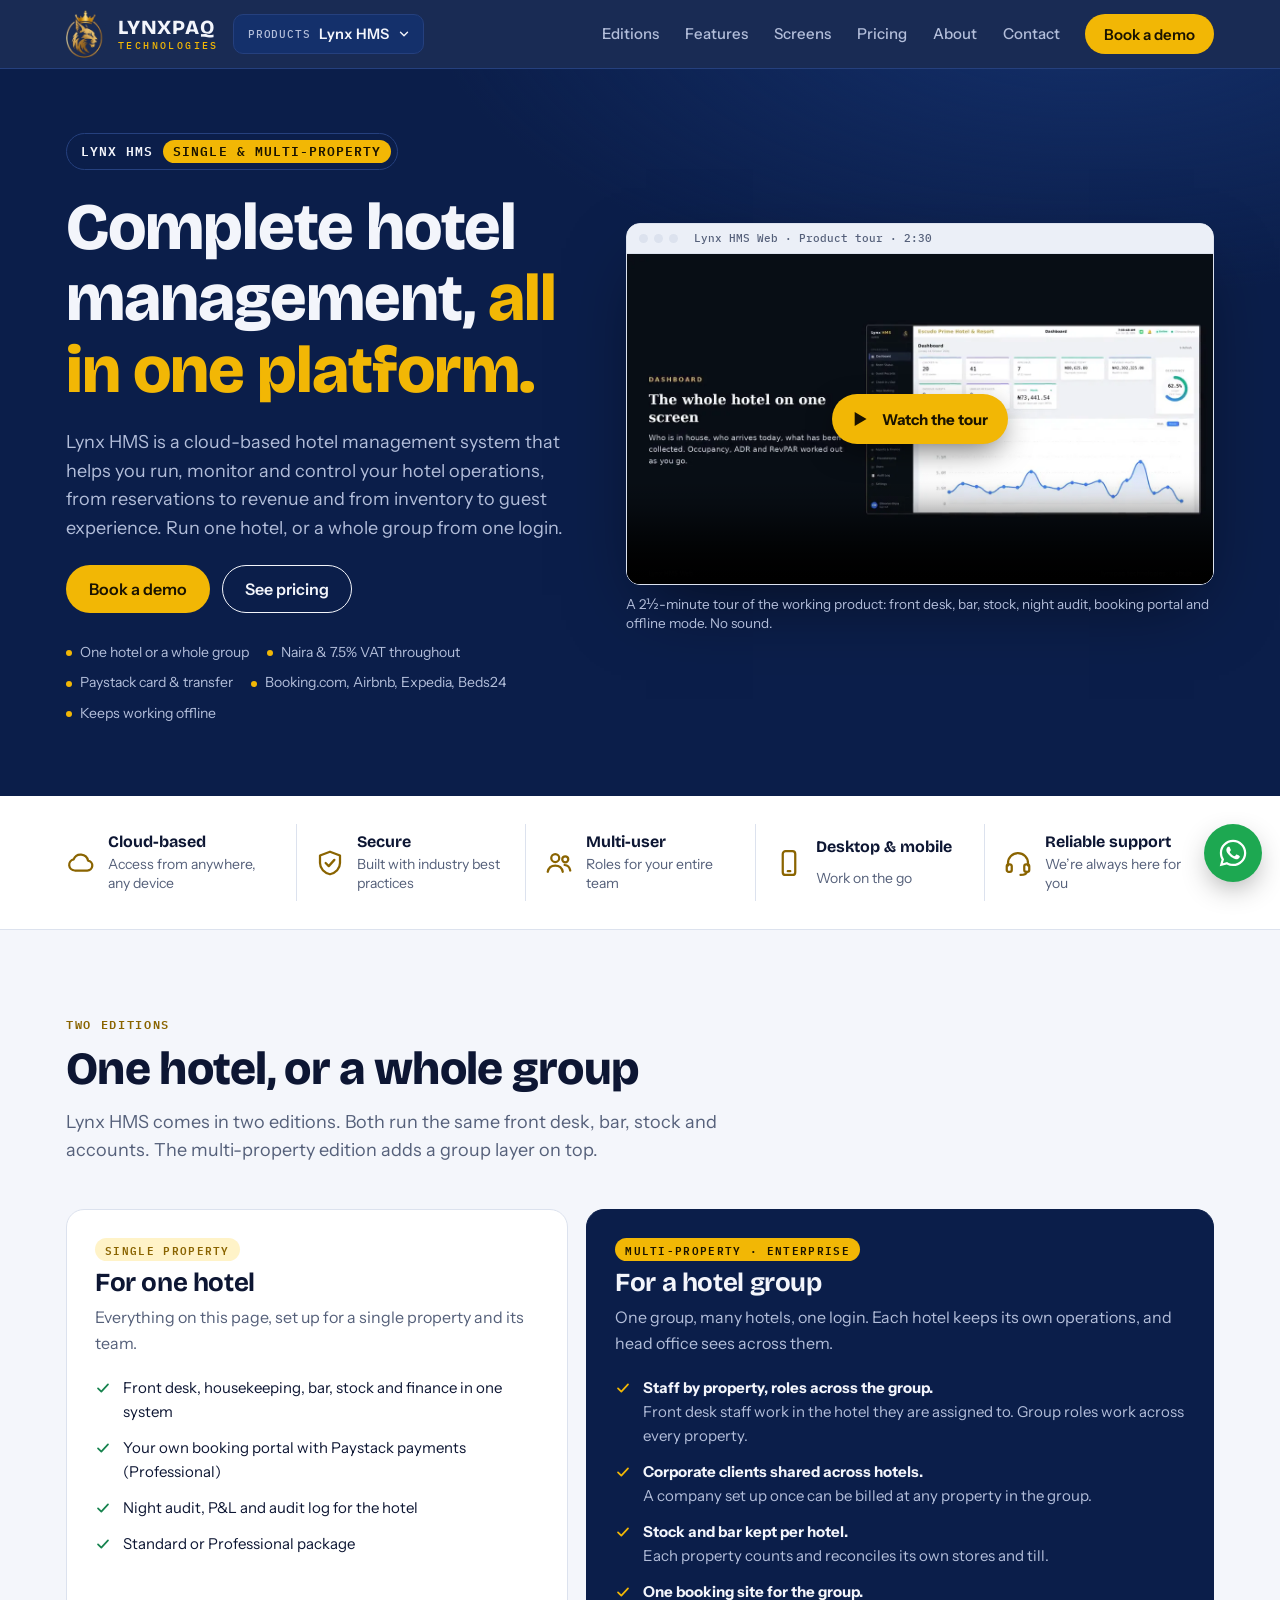
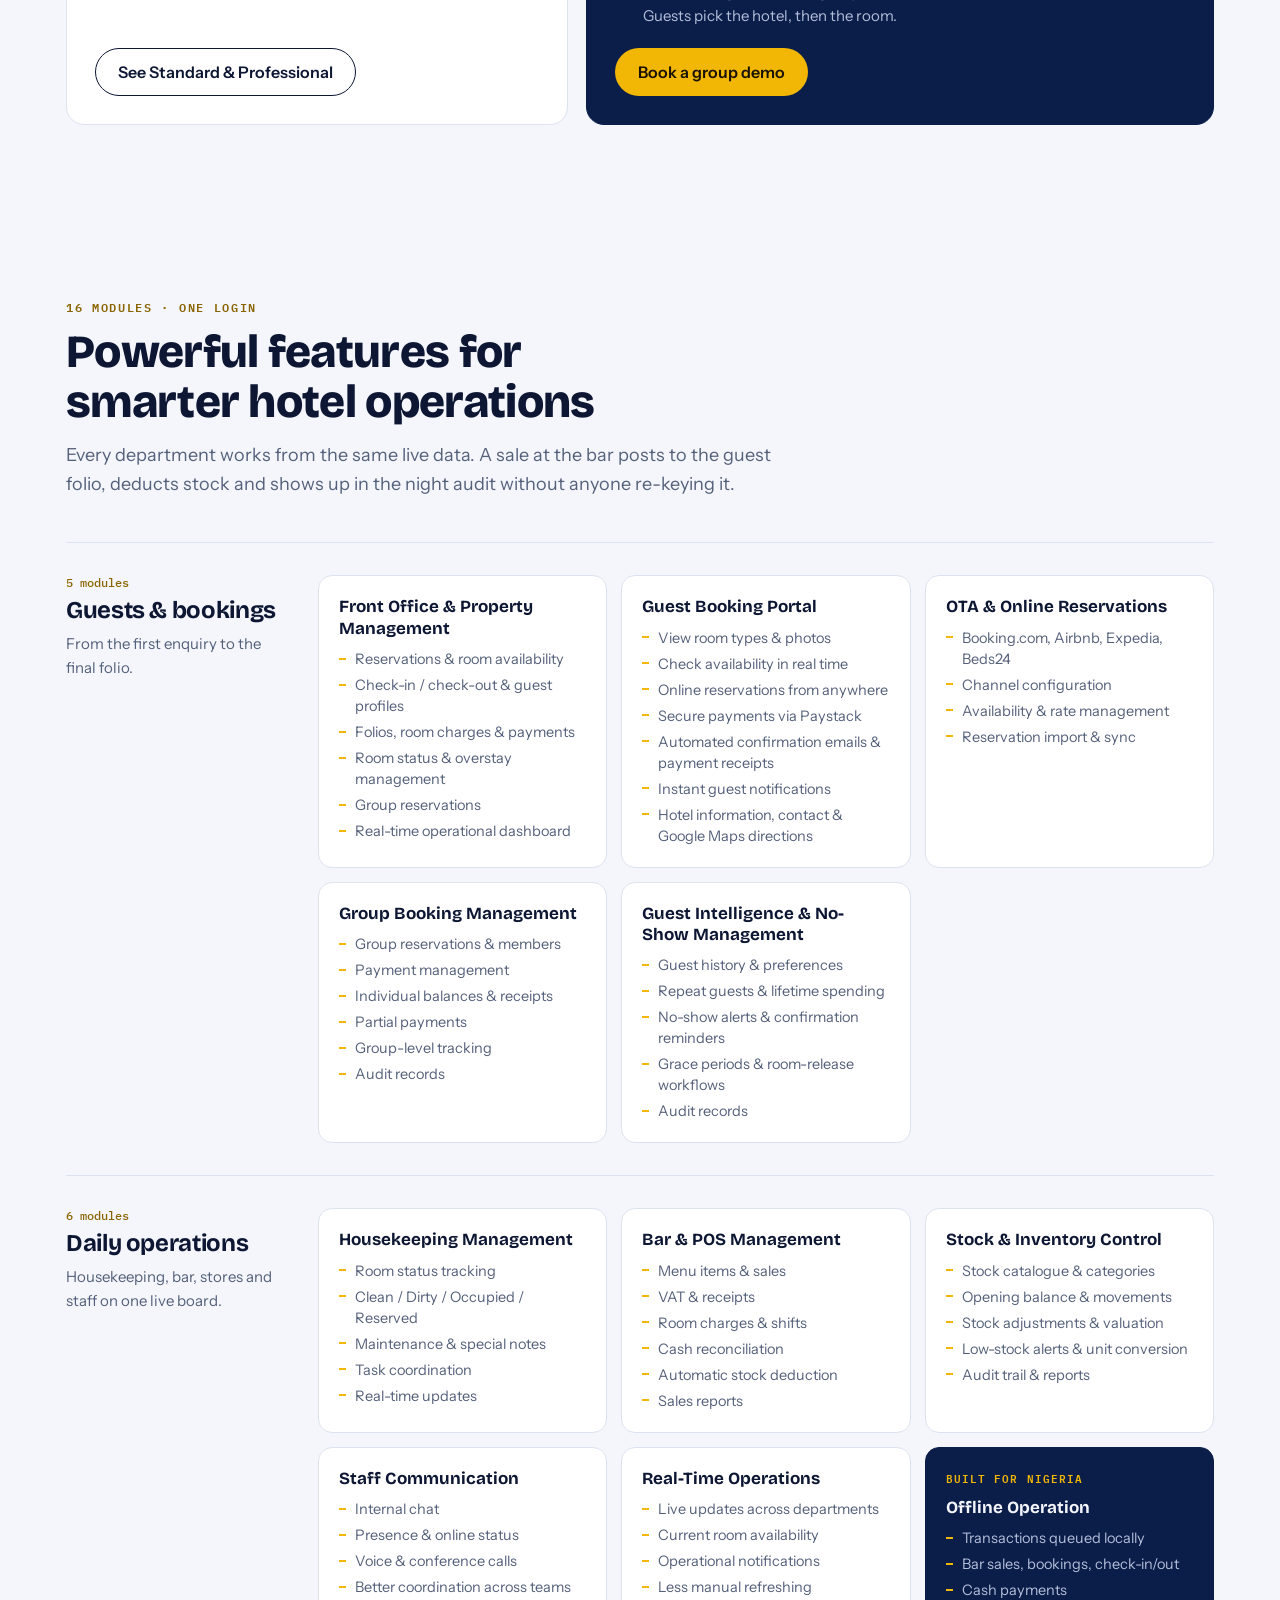
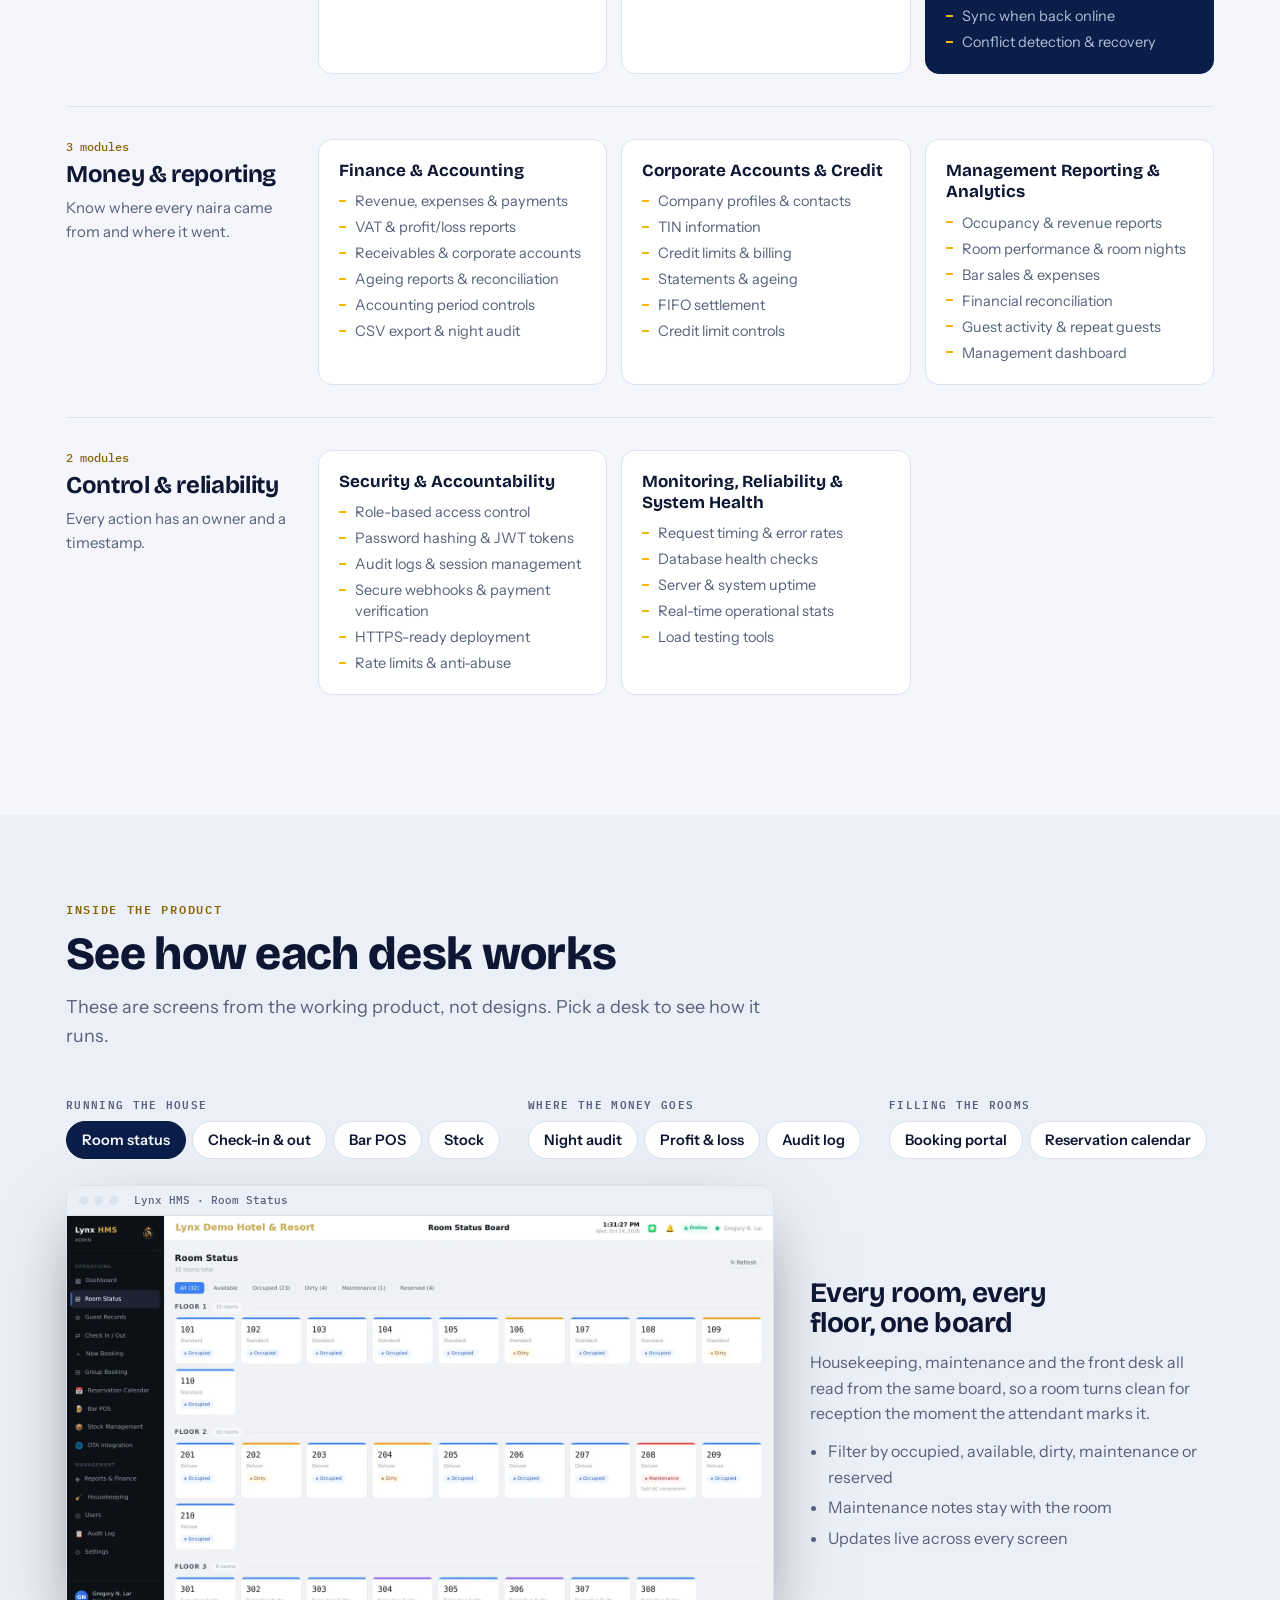
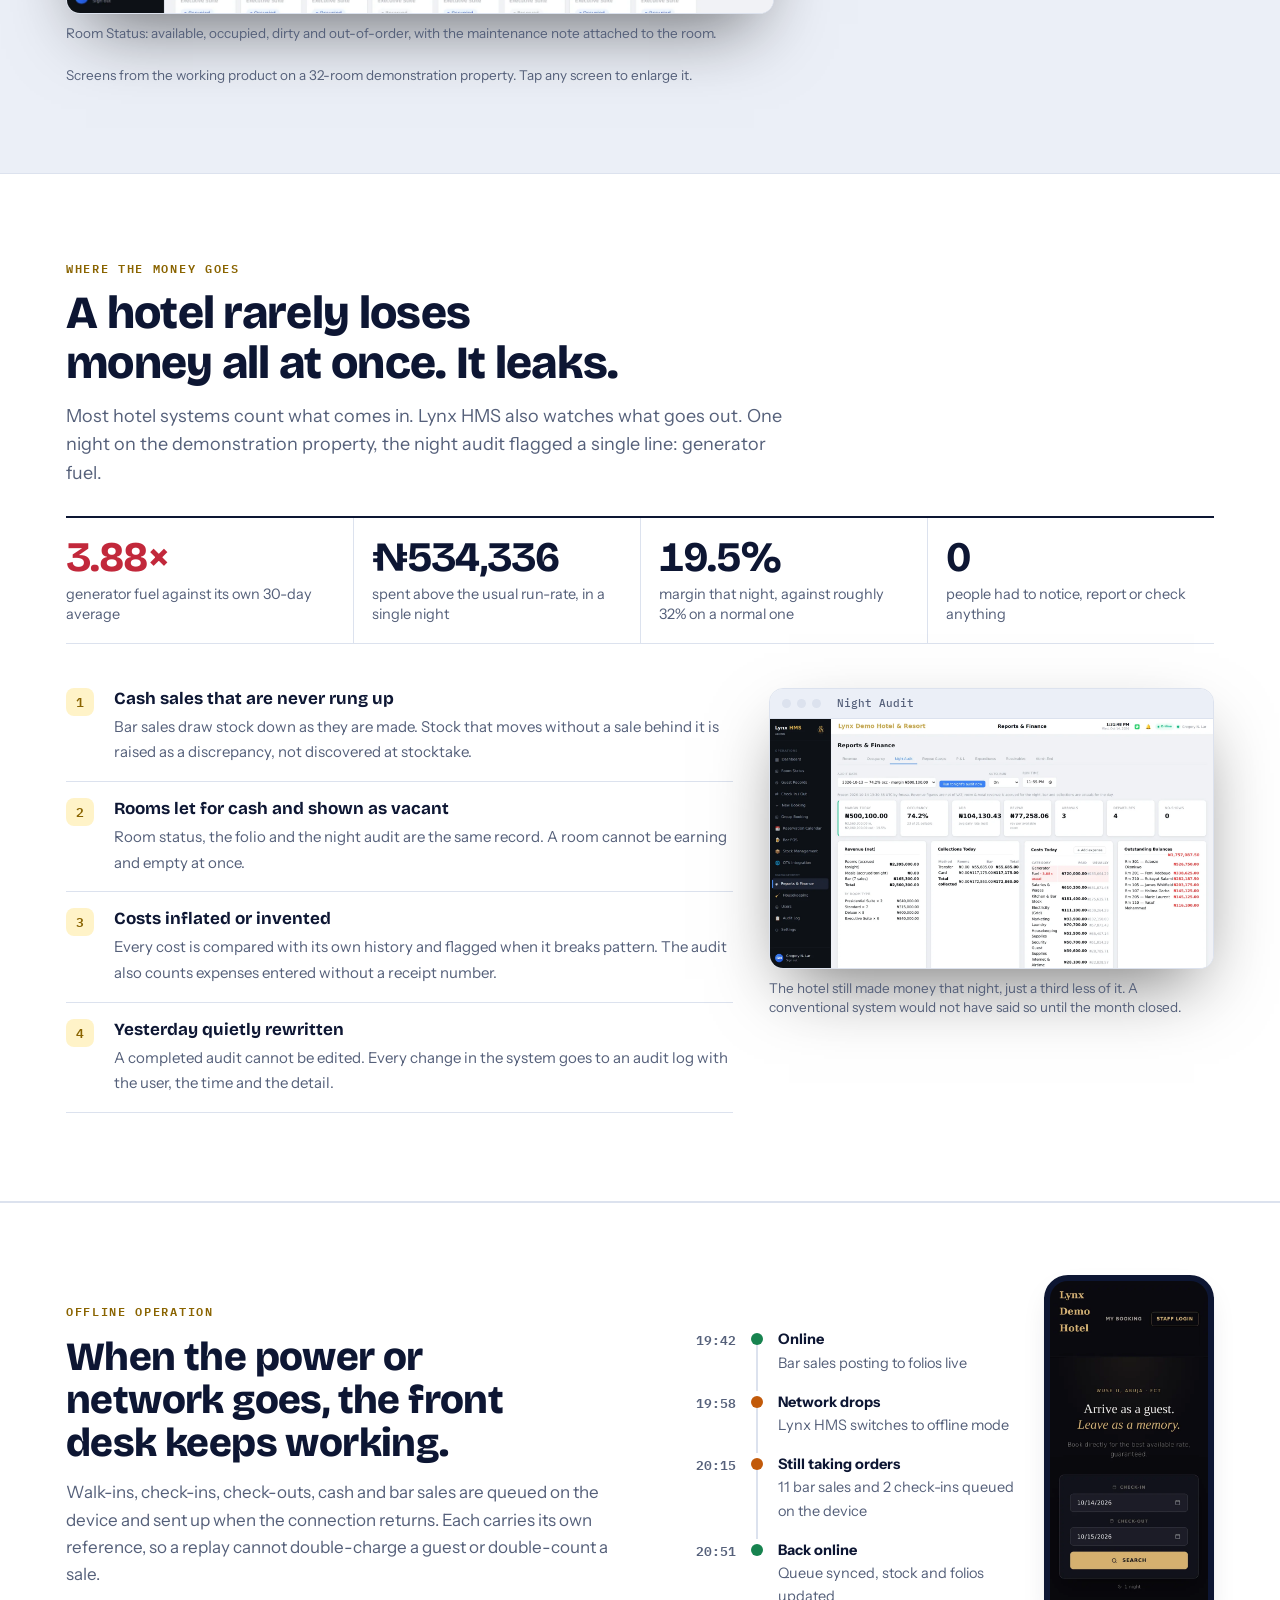
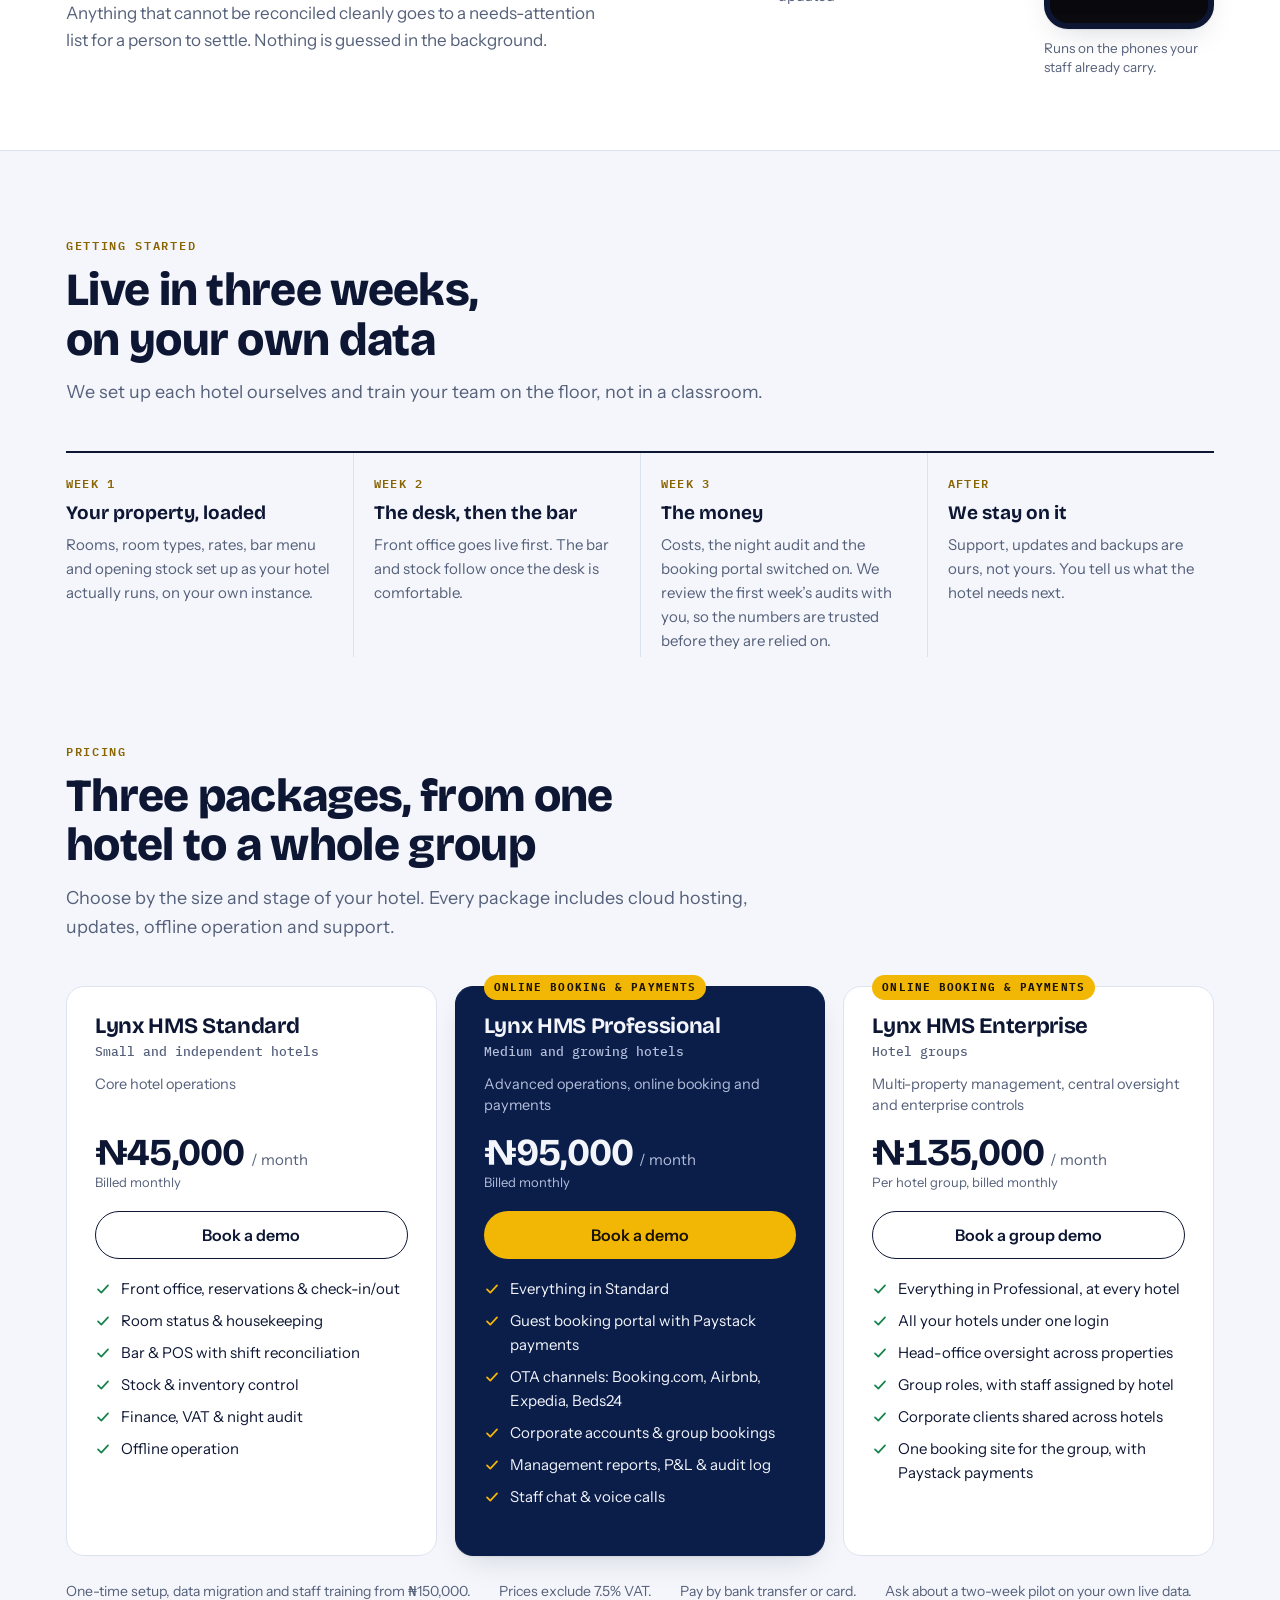
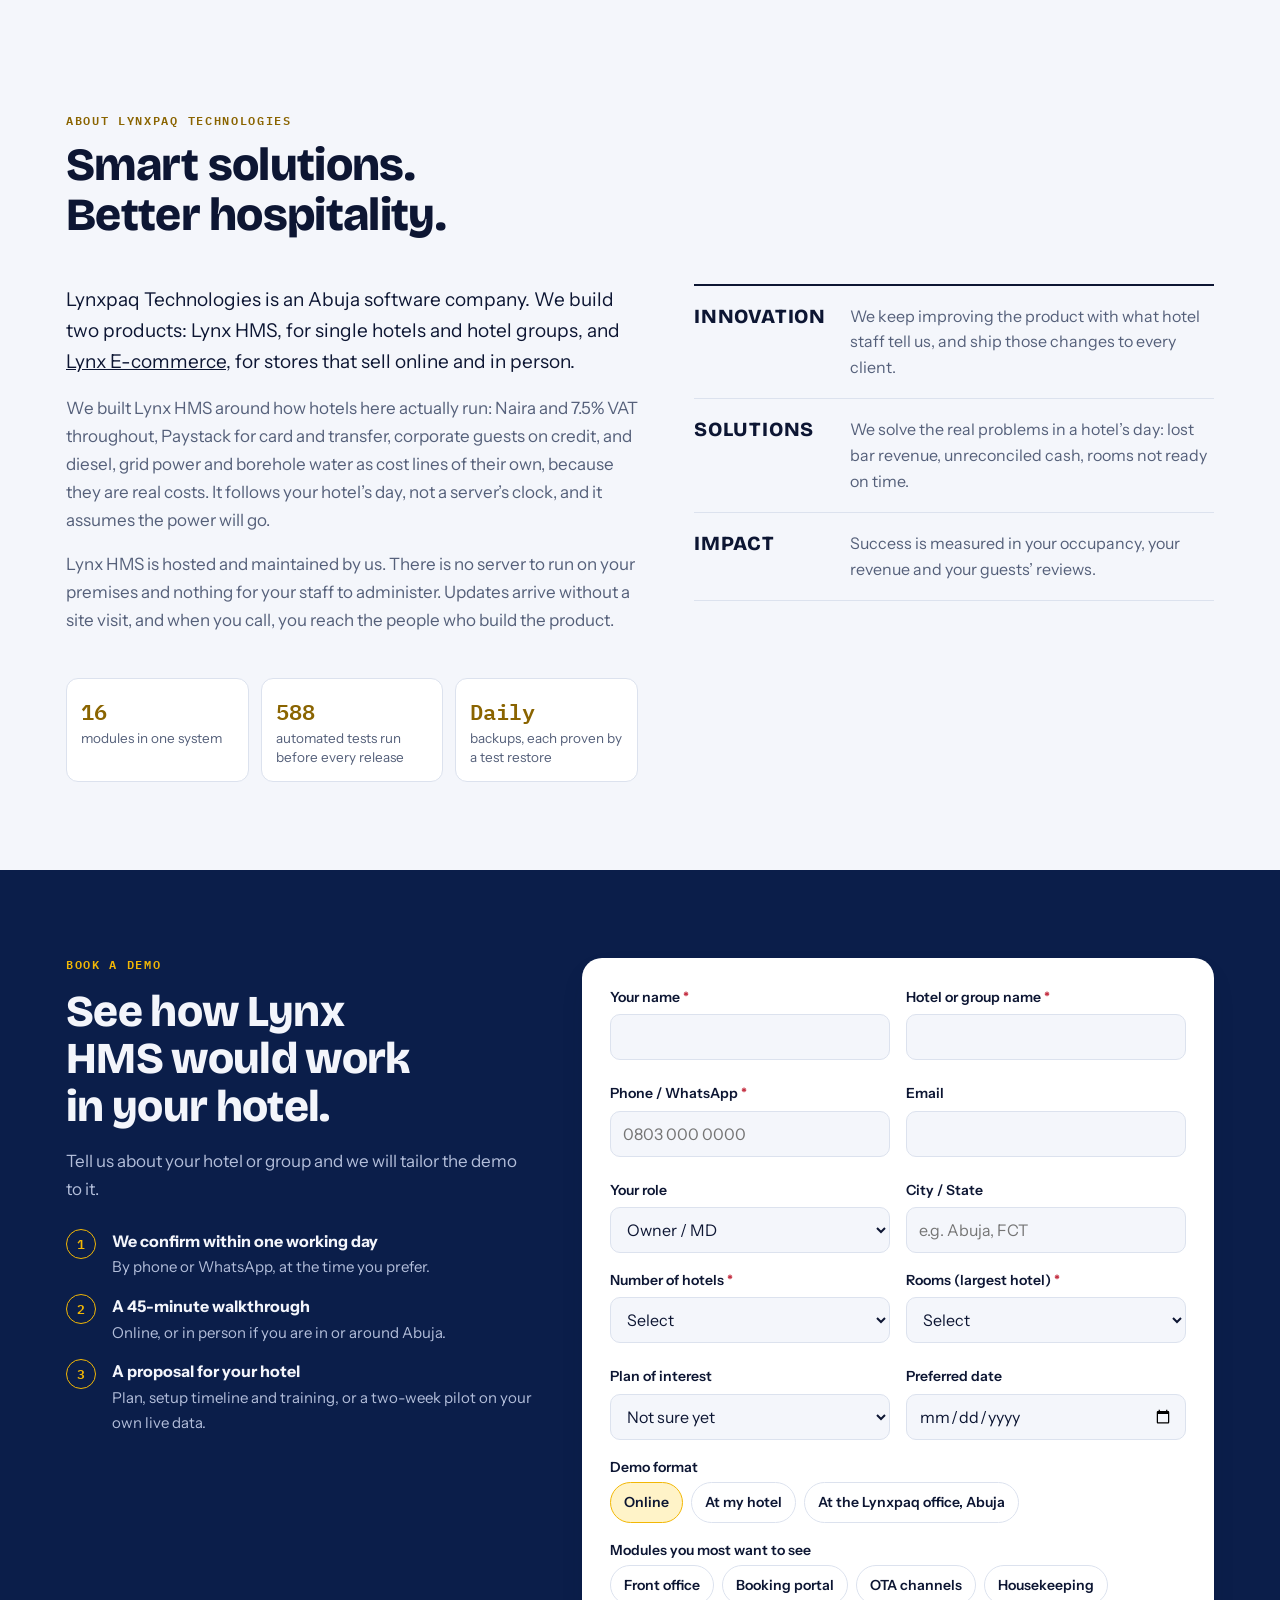
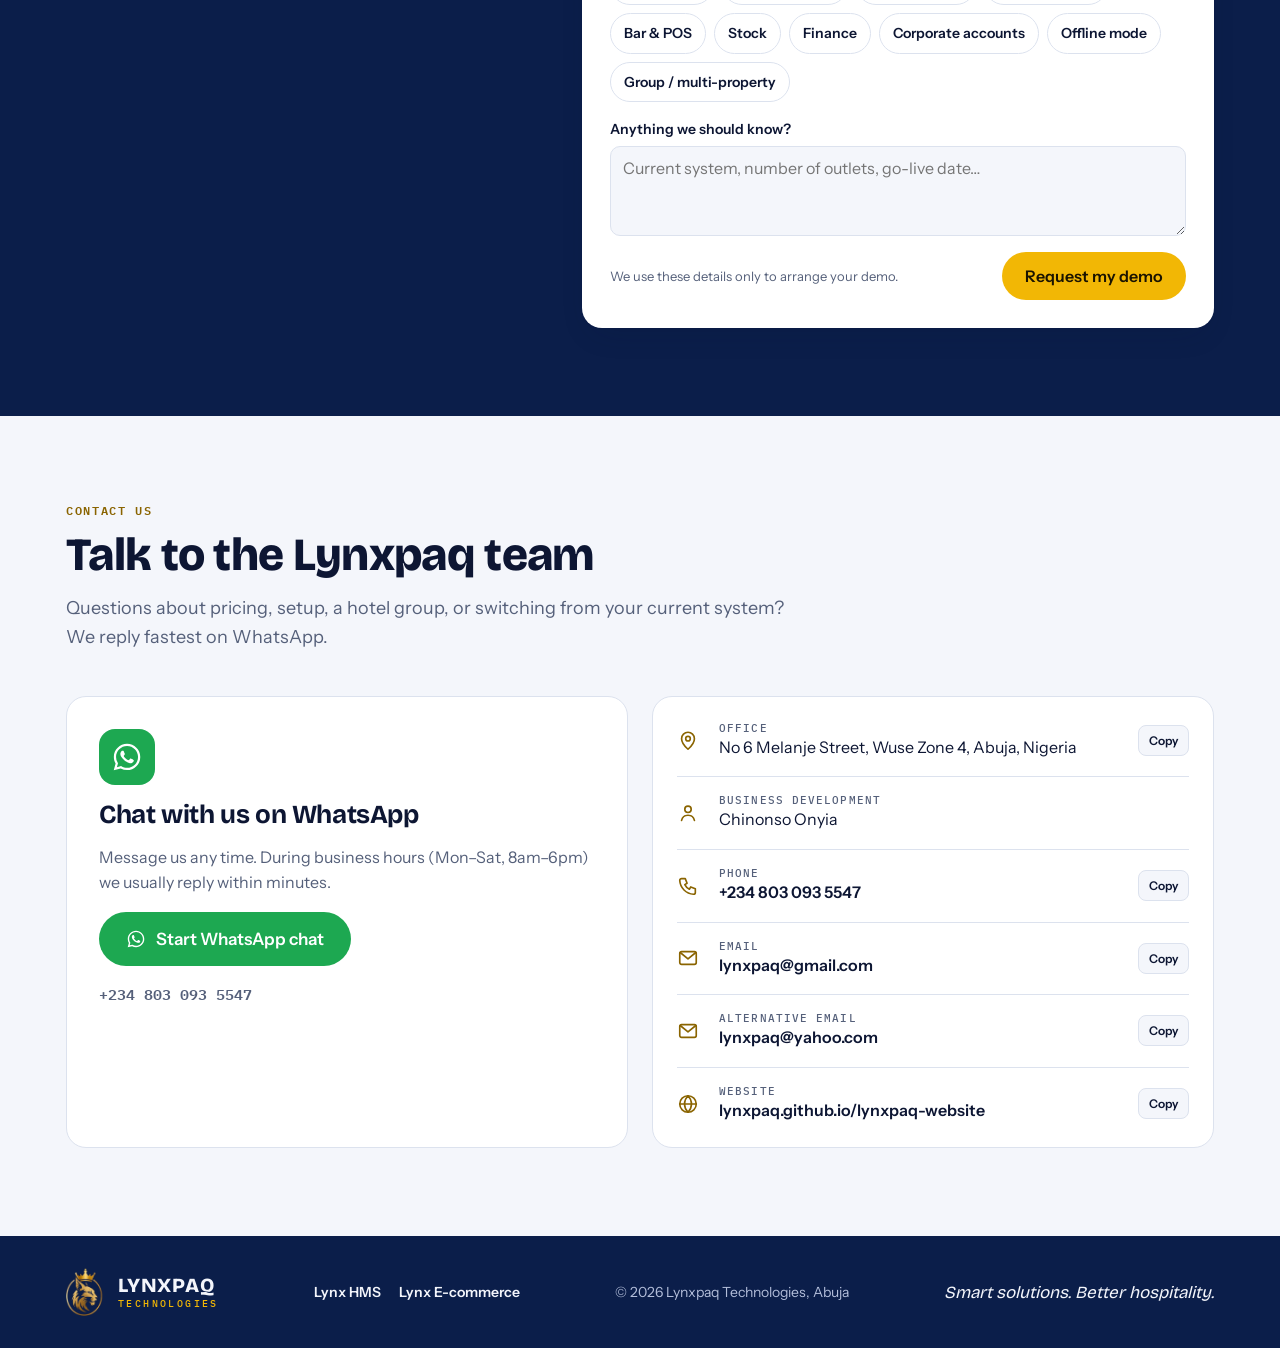
==== commit 56517cad: "Pricing: Standard, Professional and Enterprise packages Three Lynx HMS packages per month: Standard " ====
--- a/index.html
+++ b/index.html
@@ -379,7 +379,7 @@
       <article class="plan">
         <span class="badge">Online booking &amp; payments</span>
         <div><h3>Lynx HMS Enterprise</h3><span class="fit">Hotel groups</span><p class="pos">Multi-property management, central oversight and enterprise controls</p></div>
-        <div><div class="price"><b>₦135,000</b><span>/ month</span></div><div class="price-sub">Billed monthly</div></div>
+        <div><div class="price"><b>₦135,000</b><span>/ month</span></div><div class="price-sub">Per hotel group, billed monthly</div></div>
         <a class="btn btn-ghost" href="#demo" data-plan="Enterprise">Book a group demo</a>
         <ul>
           <li><svg aria-hidden="true"><use href="#i-check"/></svg>Everything in Professional, at every hotel</li>
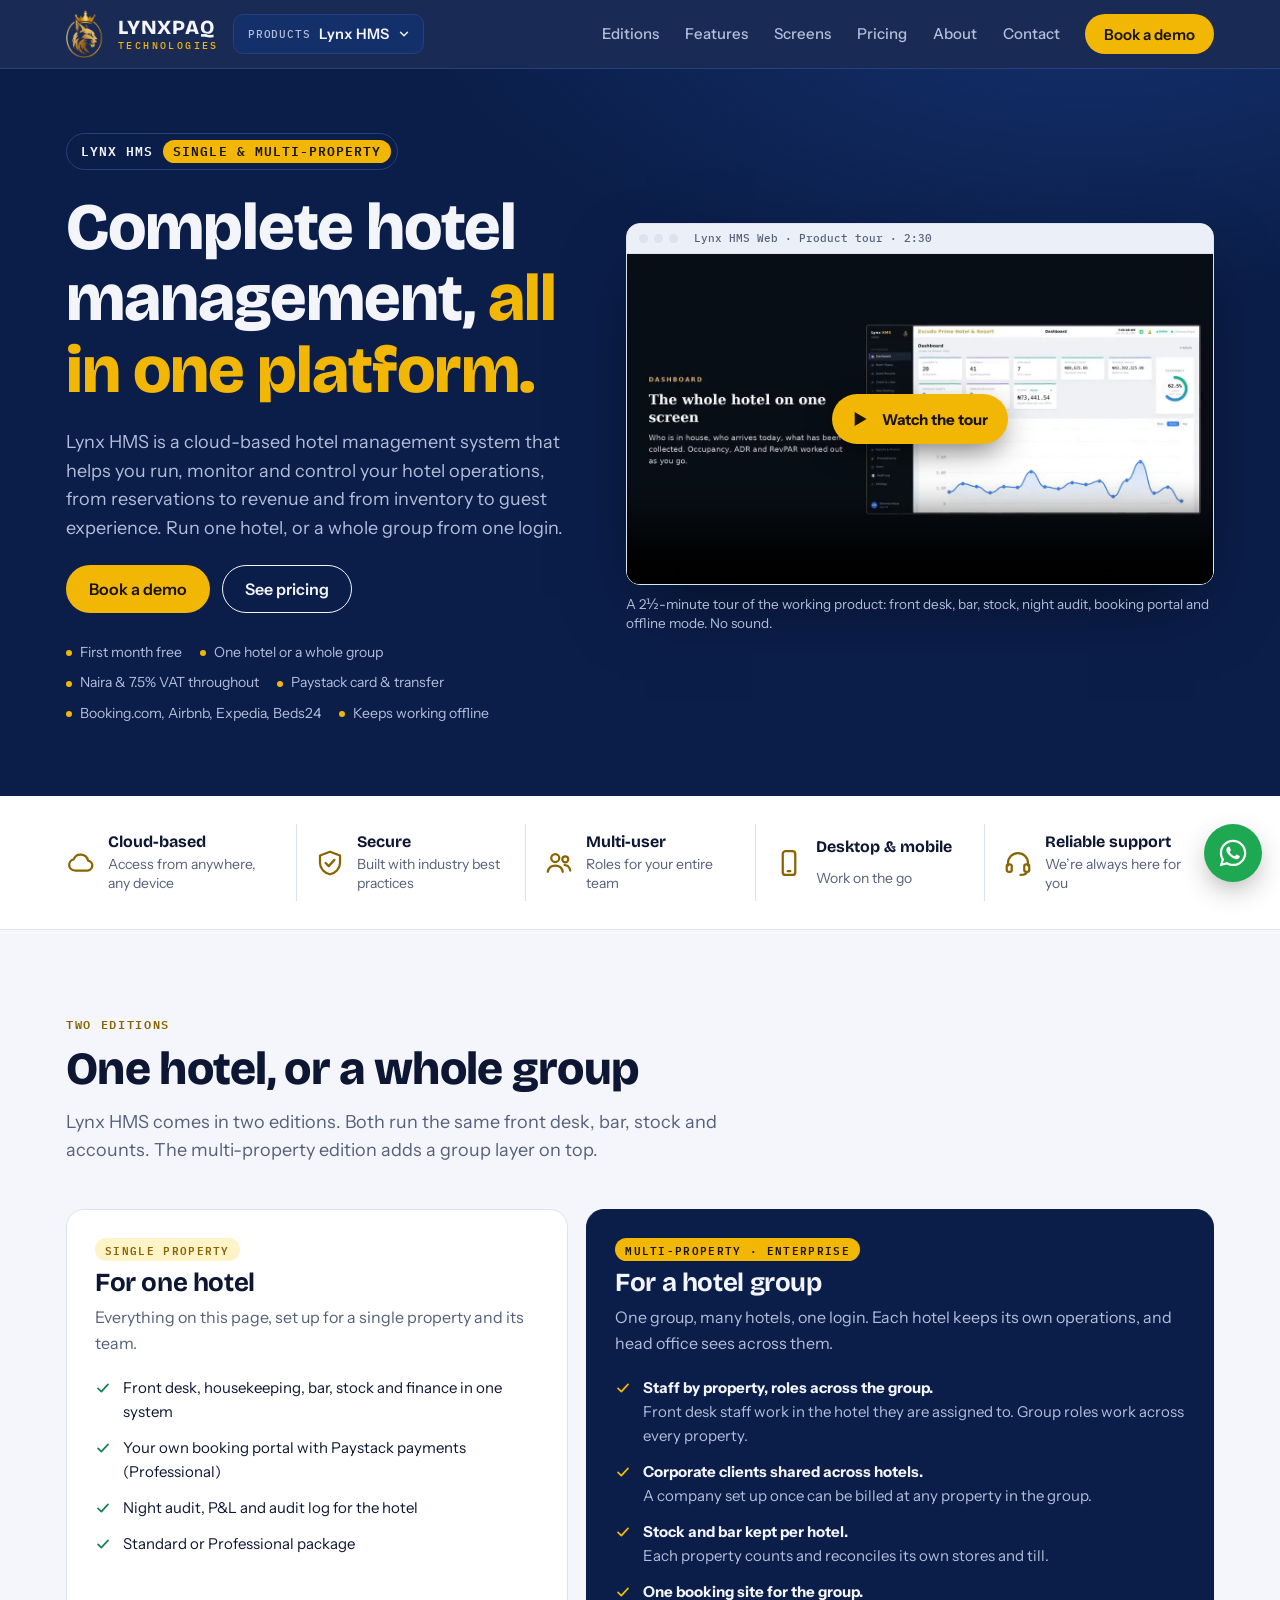
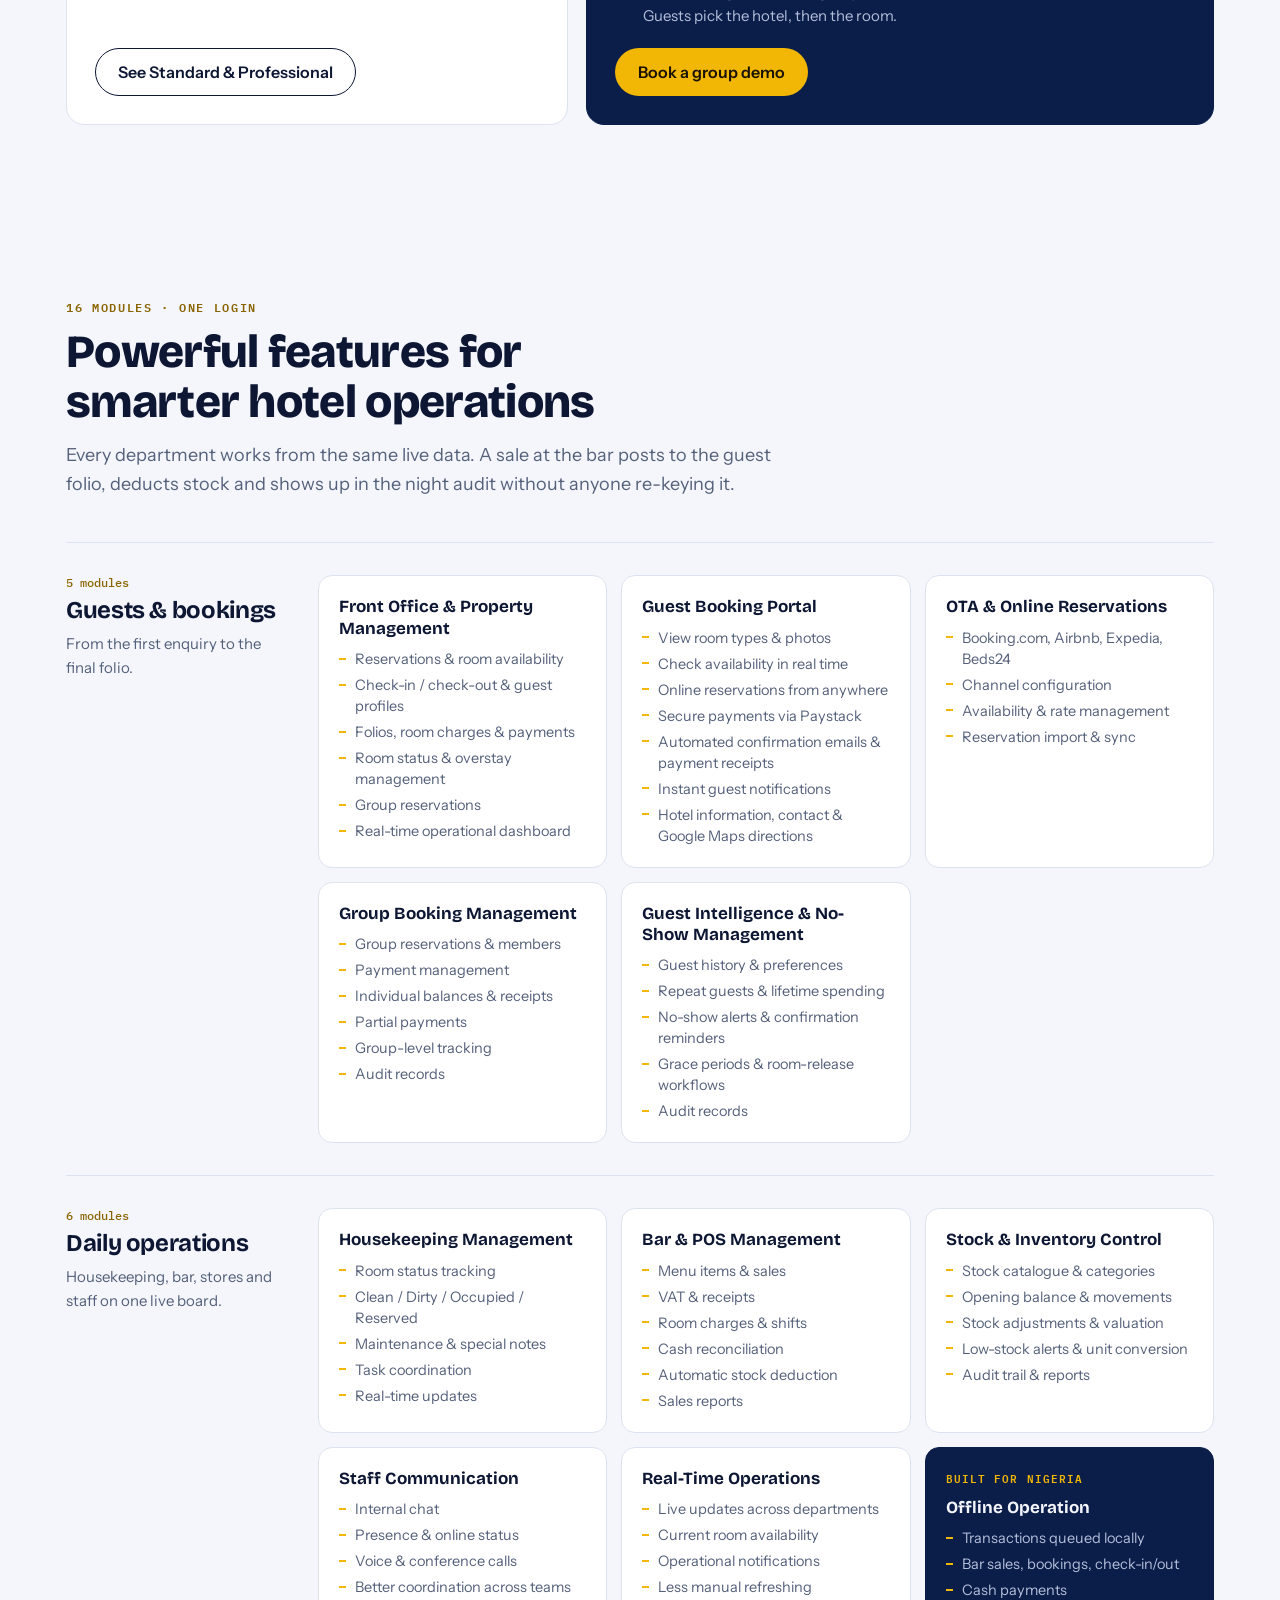
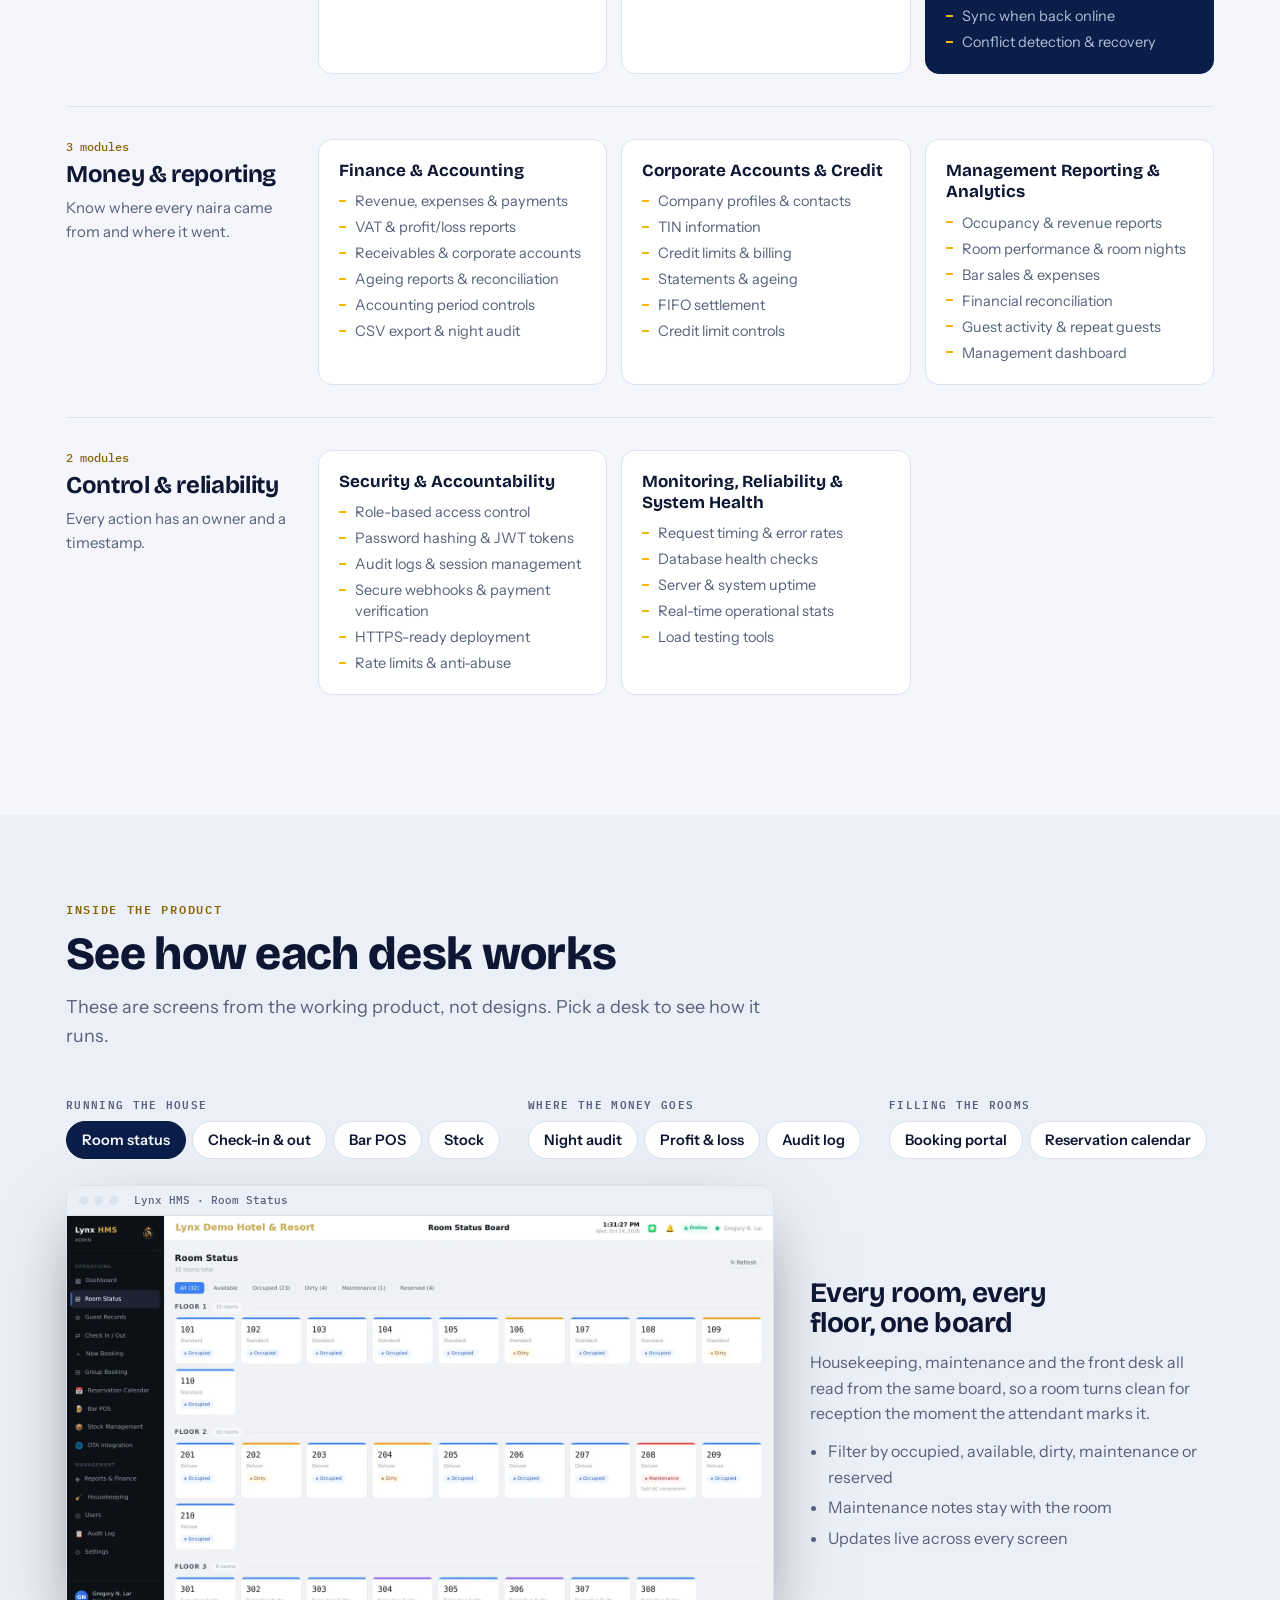
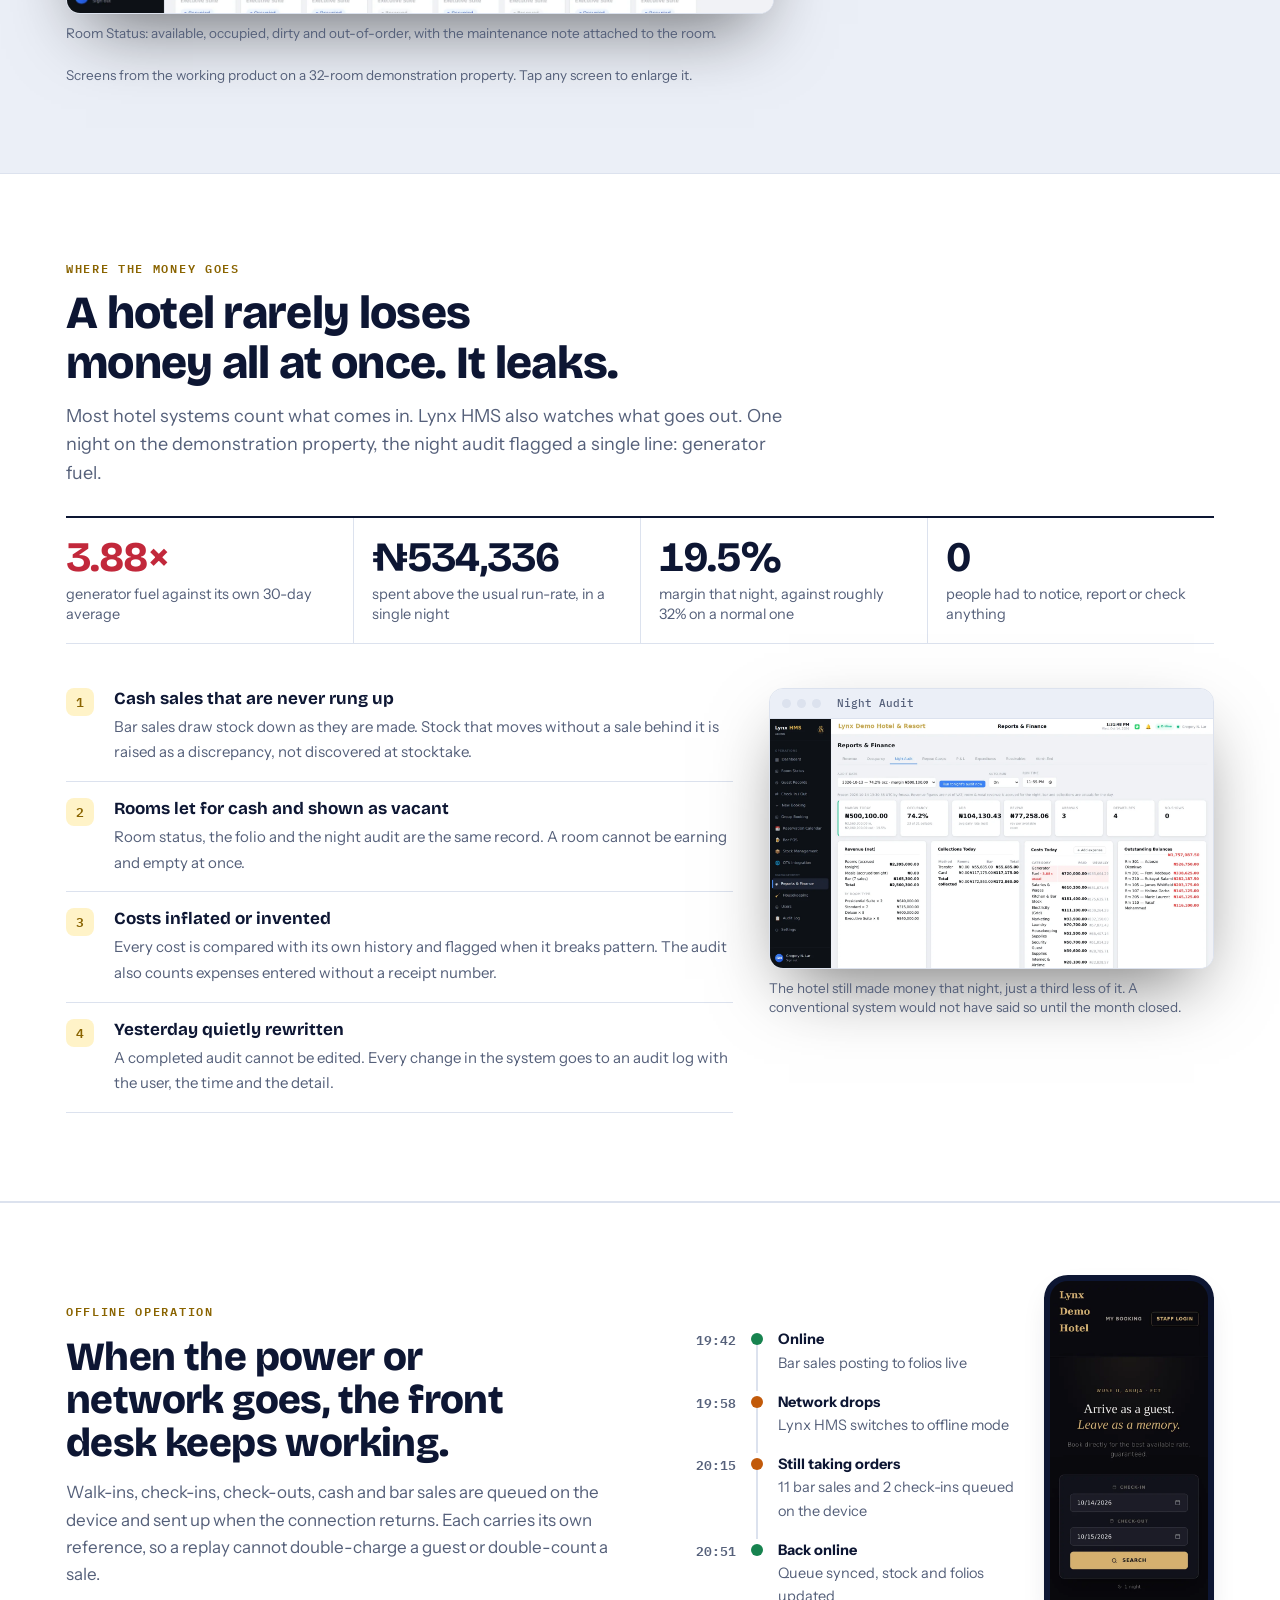
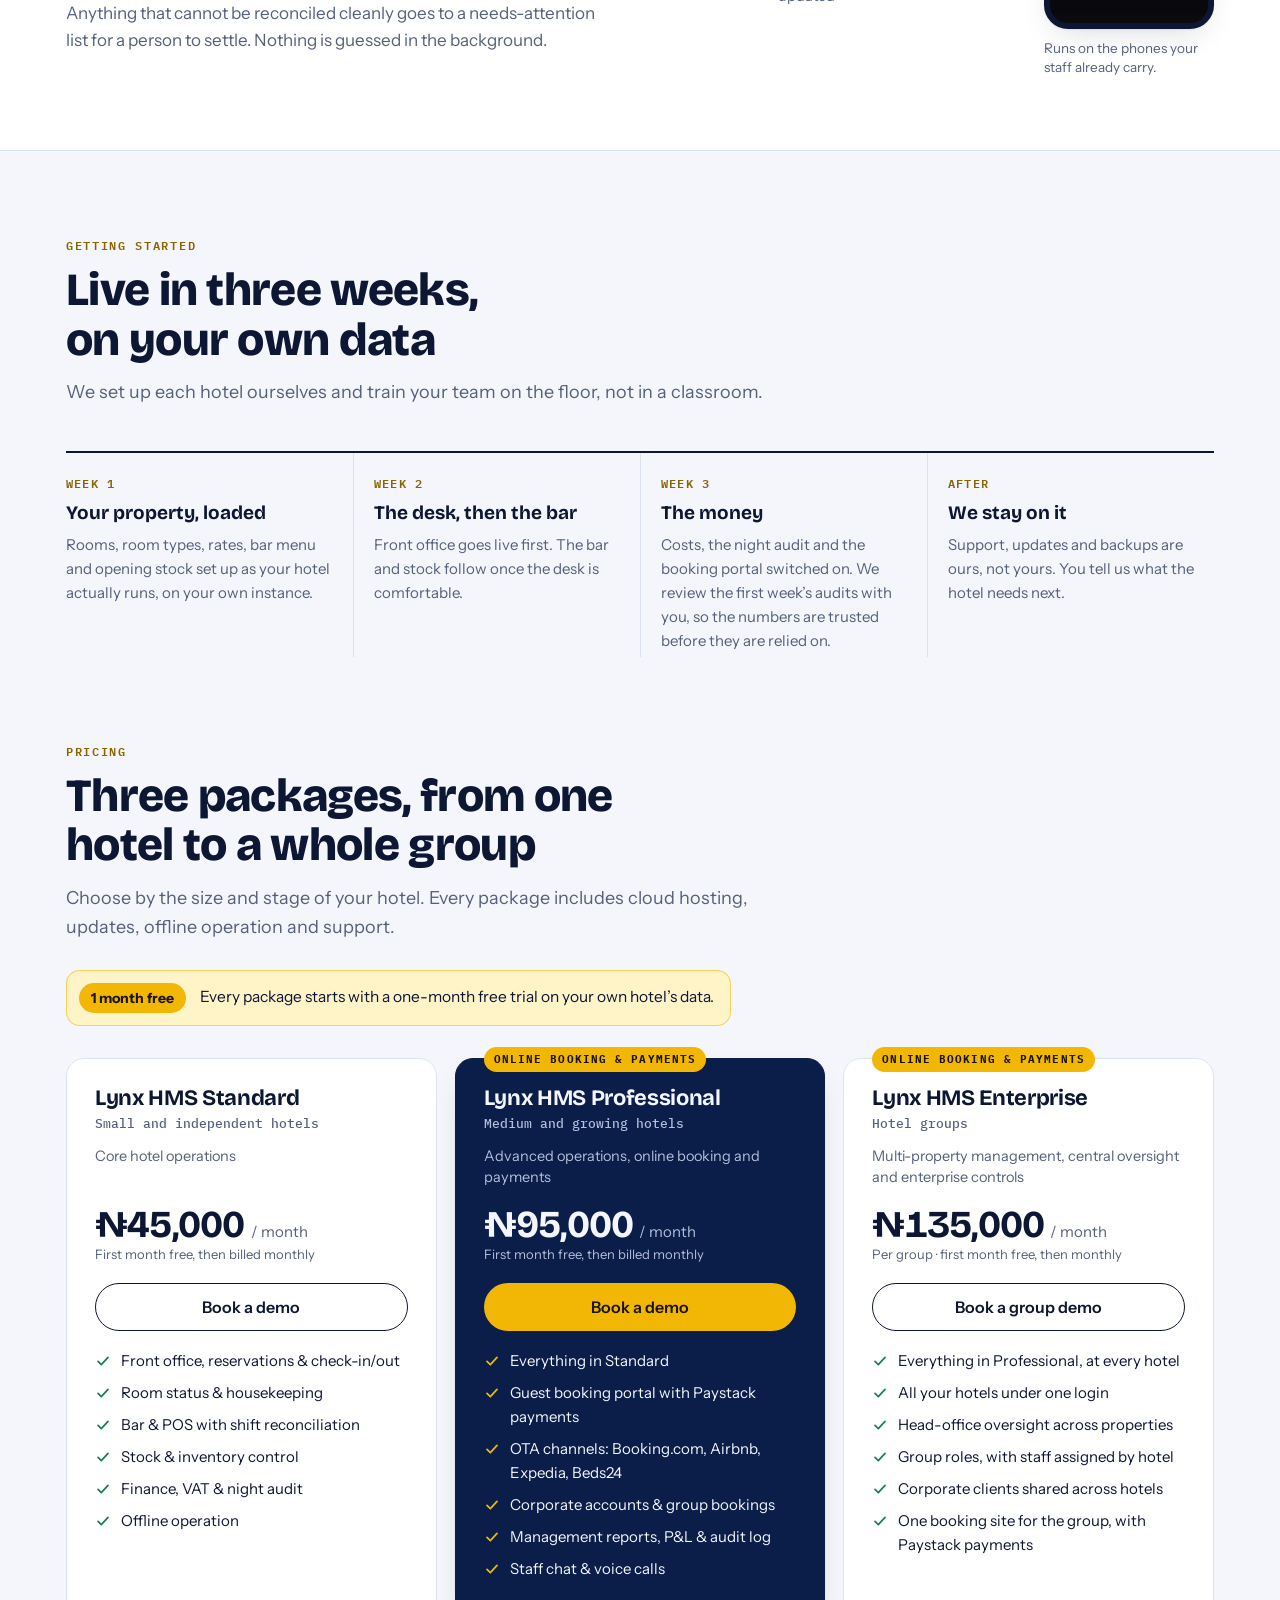
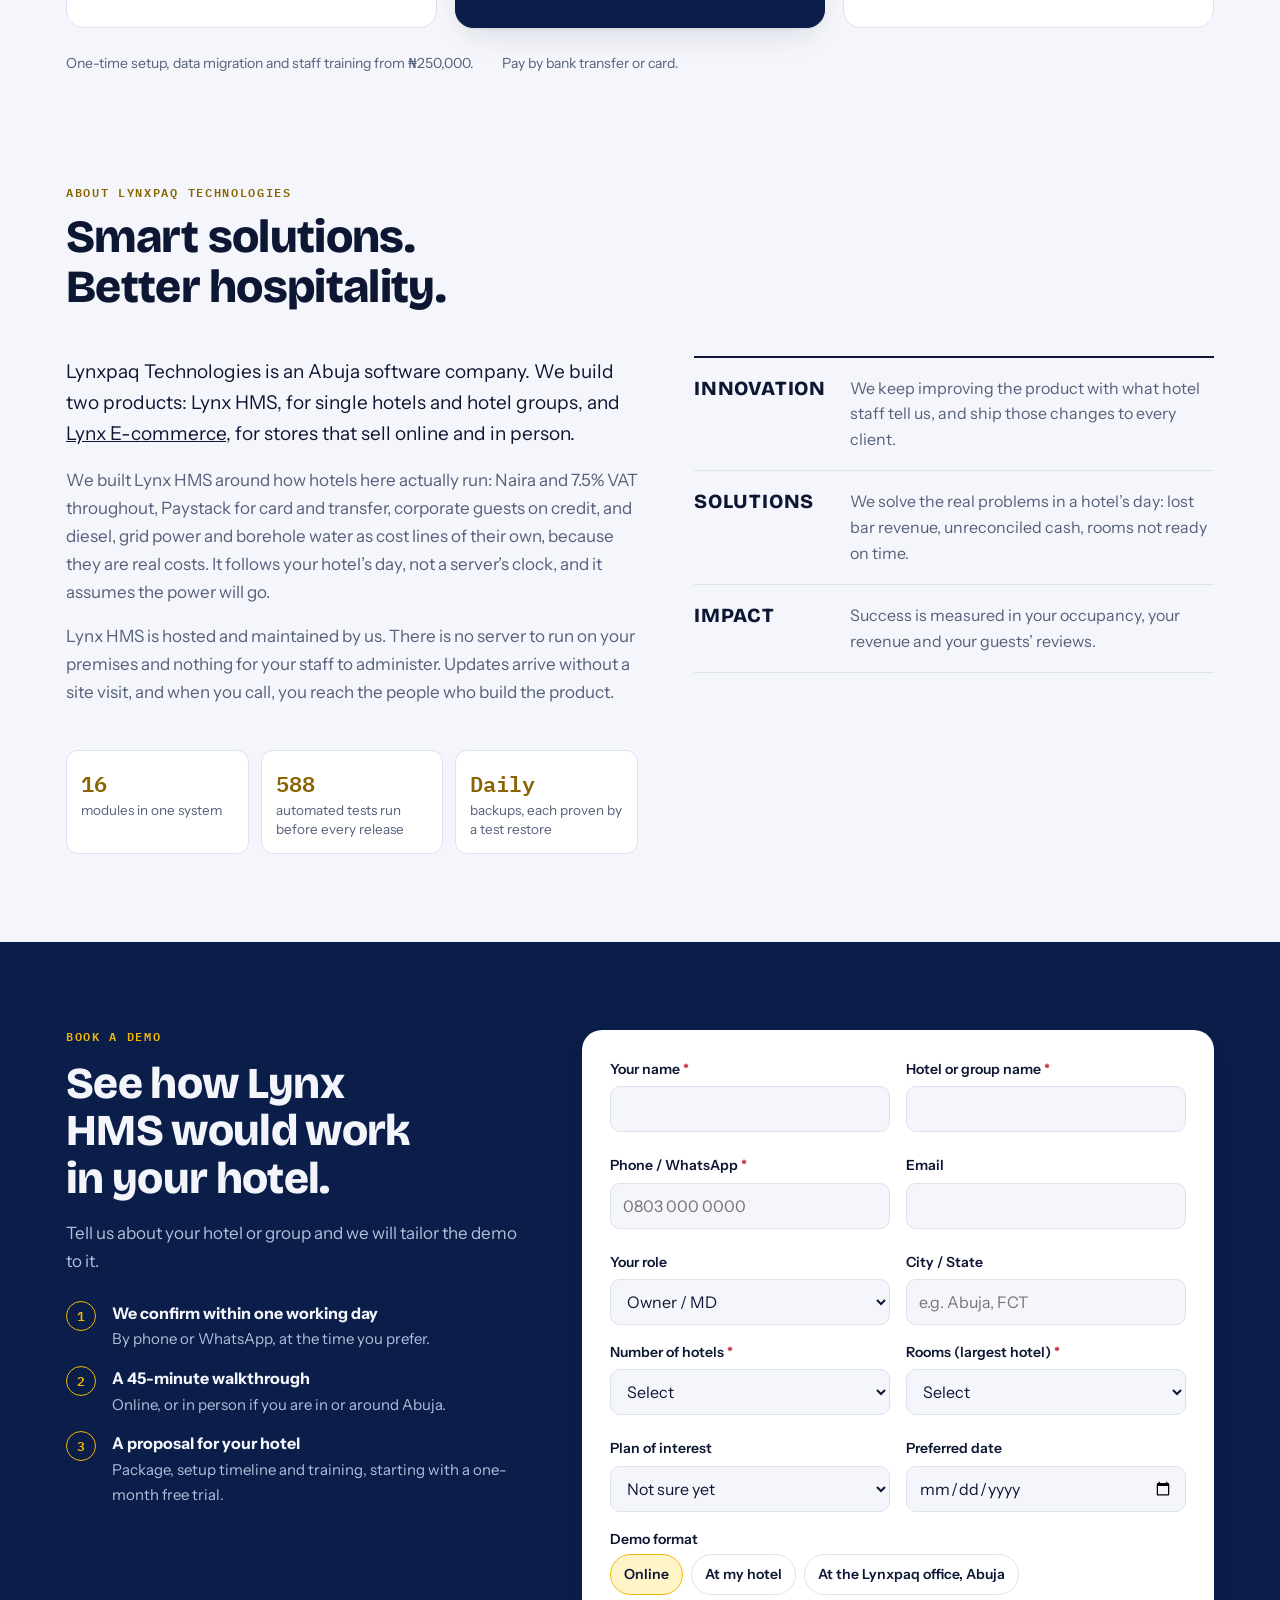
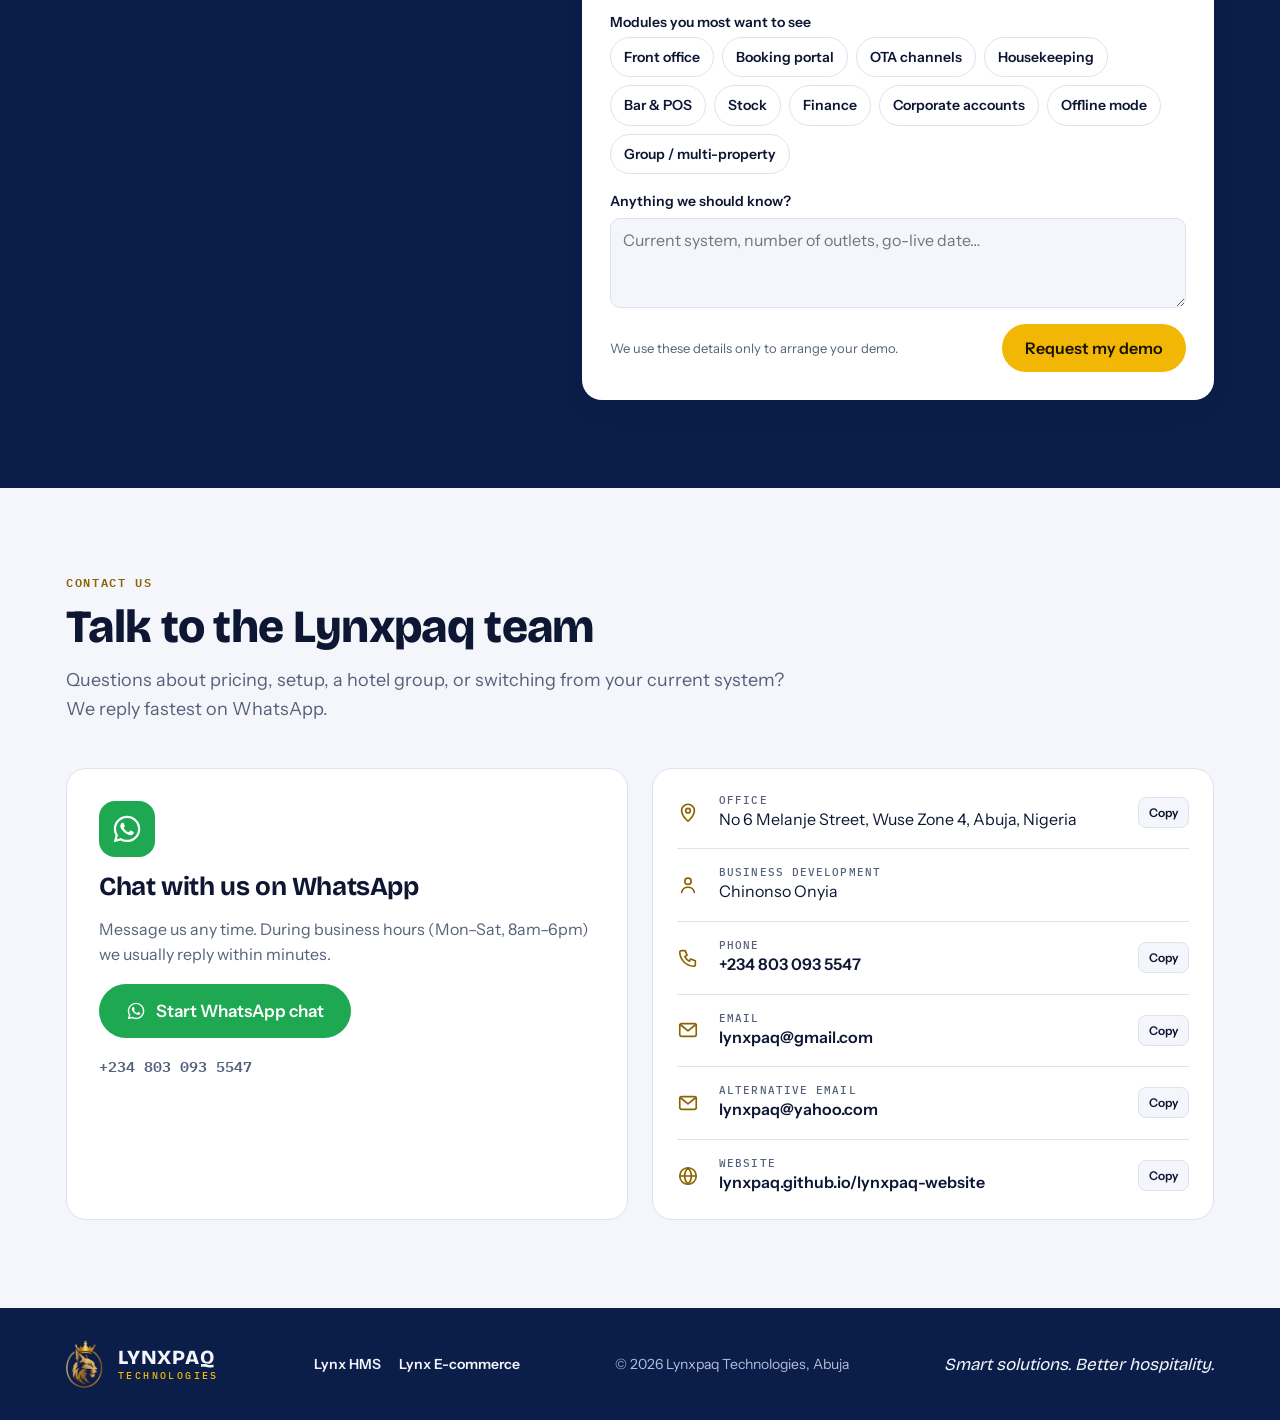
==== commit 4891ef4b: "Pricing: three packages with one-month free trial Standard N45,000, Professional N95,000, Enterprise" ====
--- a/index.html
+++ b/index.html
@@ -67,6 +67,7 @@
         <a class="btn btn-ghost" href="#pricing">See pricing</a>
       </div>
       <div class="proof">
+        <span>First month free</span>
         <span>One hotel or a whole group</span>
         <span>Naira &amp; 7.5% VAT throughout</span>
         <span>Paystack card &amp; transfer</span>
@@ -346,10 +347,12 @@
       <h2>Three packages, from one hotel to a whole group</h2>
       <p>Choose by the size and stage of your hotel. Every package includes cloud hosting, updates, offline operation and support.</p>
     </div>
+    <div class="trial" role="note"><b>1 month free</b><span>Every package starts with a one-month free trial on your own hotel’s data.</span>
+    </div>
     <div class="plans">
       <article class="plan">
         <div><h3>Lynx HMS Standard</h3><span class="fit">Small and independent hotels</span><p class="pos">Core hotel operations</p></div>
-        <div><div class="price"><b>₦45,000</b><span>/ month</span></div><div class="price-sub">Billed monthly</div></div>
+        <div><div class="price"><b>₦45,000</b><span>/ month</span></div><div class="price-sub">First month free, then billed monthly</div></div>
         <a class="btn btn-ghost" href="#demo" data-plan="Standard">Book a demo</a>
         <ul>
           <li><svg aria-hidden="true"><use href="#i-check"/></svg>Front office, reservations &amp; check-in/out</li>
@@ -364,7 +367,7 @@
       <article class="plan best">
         <span class="badge">Online booking &amp; payments</span>
         <div><h3>Lynx HMS Professional</h3><span class="fit">Medium and growing hotels</span><p class="pos">Advanced operations, online booking and payments</p></div>
-        <div><div class="price"><b>₦95,000</b><span>/ month</span></div><div class="price-sub">Billed monthly</div></div>
+        <div><div class="price"><b>₦95,000</b><span>/ month</span></div><div class="price-sub">First month free, then billed monthly</div></div>
         <a class="btn btn-gold" href="#demo" data-plan="Professional">Book a demo</a>
         <ul>
           <li><svg aria-hidden="true"><use href="#i-check"/></svg>Everything in Standard</li>
@@ -379,7 +382,7 @@
       <article class="plan">
         <span class="badge">Online booking &amp; payments</span>
         <div><h3>Lynx HMS Enterprise</h3><span class="fit">Hotel groups</span><p class="pos">Multi-property management, central oversight and enterprise controls</p></div>
-        <div><div class="price"><b>₦135,000</b><span>/ month</span></div><div class="price-sub">Per hotel group, billed monthly</div></div>
+        <div><div class="price"><b>₦135,000</b><span>/ month</span></div><div class="price-sub">Per group · first month free, then monthly</div></div>
         <a class="btn btn-ghost" href="#demo" data-plan="Enterprise">Book a group demo</a>
         <ul>
           <li><svg aria-hidden="true"><use href="#i-check"/></svg>Everything in Professional, at every hotel</li>
@@ -393,10 +396,8 @@
       </article>
     </div>
     <div class="price-notes">
-      <span>One-time setup, data migration and staff training from ₦150,000.</span>
-      <span>Prices exclude 7.5% VAT.</span>
+      <span>One-time setup, data migration and staff training from ₦250,000.</span>
       <span>Pay by bank transfer or card.</span>
-      <span>Ask about a two-week pilot on your own live data.</span>
     </div>
   </div>
 </section>
@@ -438,7 +439,7 @@
       <ol class="steps">
         <li><div><b>We confirm within one working day</b><span>By phone or WhatsApp, at the time you prefer.</span></div></li>
         <li><div><b>A 45-minute walkthrough</b><span>Online, or in person if you are in or around Abuja.</span></div></li>
-        <li><div><b>A proposal for your hotel</b><span>Plan, setup timeline and training, or a two-week pilot on your own live data.</span></div></li>
+        <li><div><b>A proposal for your hotel</b><span>Package, setup timeline and training, starting with a one-month free trial.</span></div></li>
       </ol>
     </div>
 
--- a/assets/site.css
+++ b/assets/site.css
@@ -415,3 +415,6 @@
 .plan.best .pos{color:var(--on-navy-muted)}
 .plan h3{text-wrap:balance}
 .plan{position:relative}
+.trial{display:flex;flex-wrap:wrap;align-items:center;gap:10px 14px;margin:-16px 0 32px;padding:12px 16px 12px 12px;border-radius:14px;background:var(--gold-soft);border:1px solid color-mix(in srgb,var(--gold) 55%,transparent);width:max-content;max-width:100%}
+.trial b{background:var(--gold);color:var(--on-gold);border-radius:999px;padding:6px 12px;font:700 14px var(--f-body);white-space:nowrap}
+.trial span{color:var(--ink);font-size:15.5px;min-width:0}
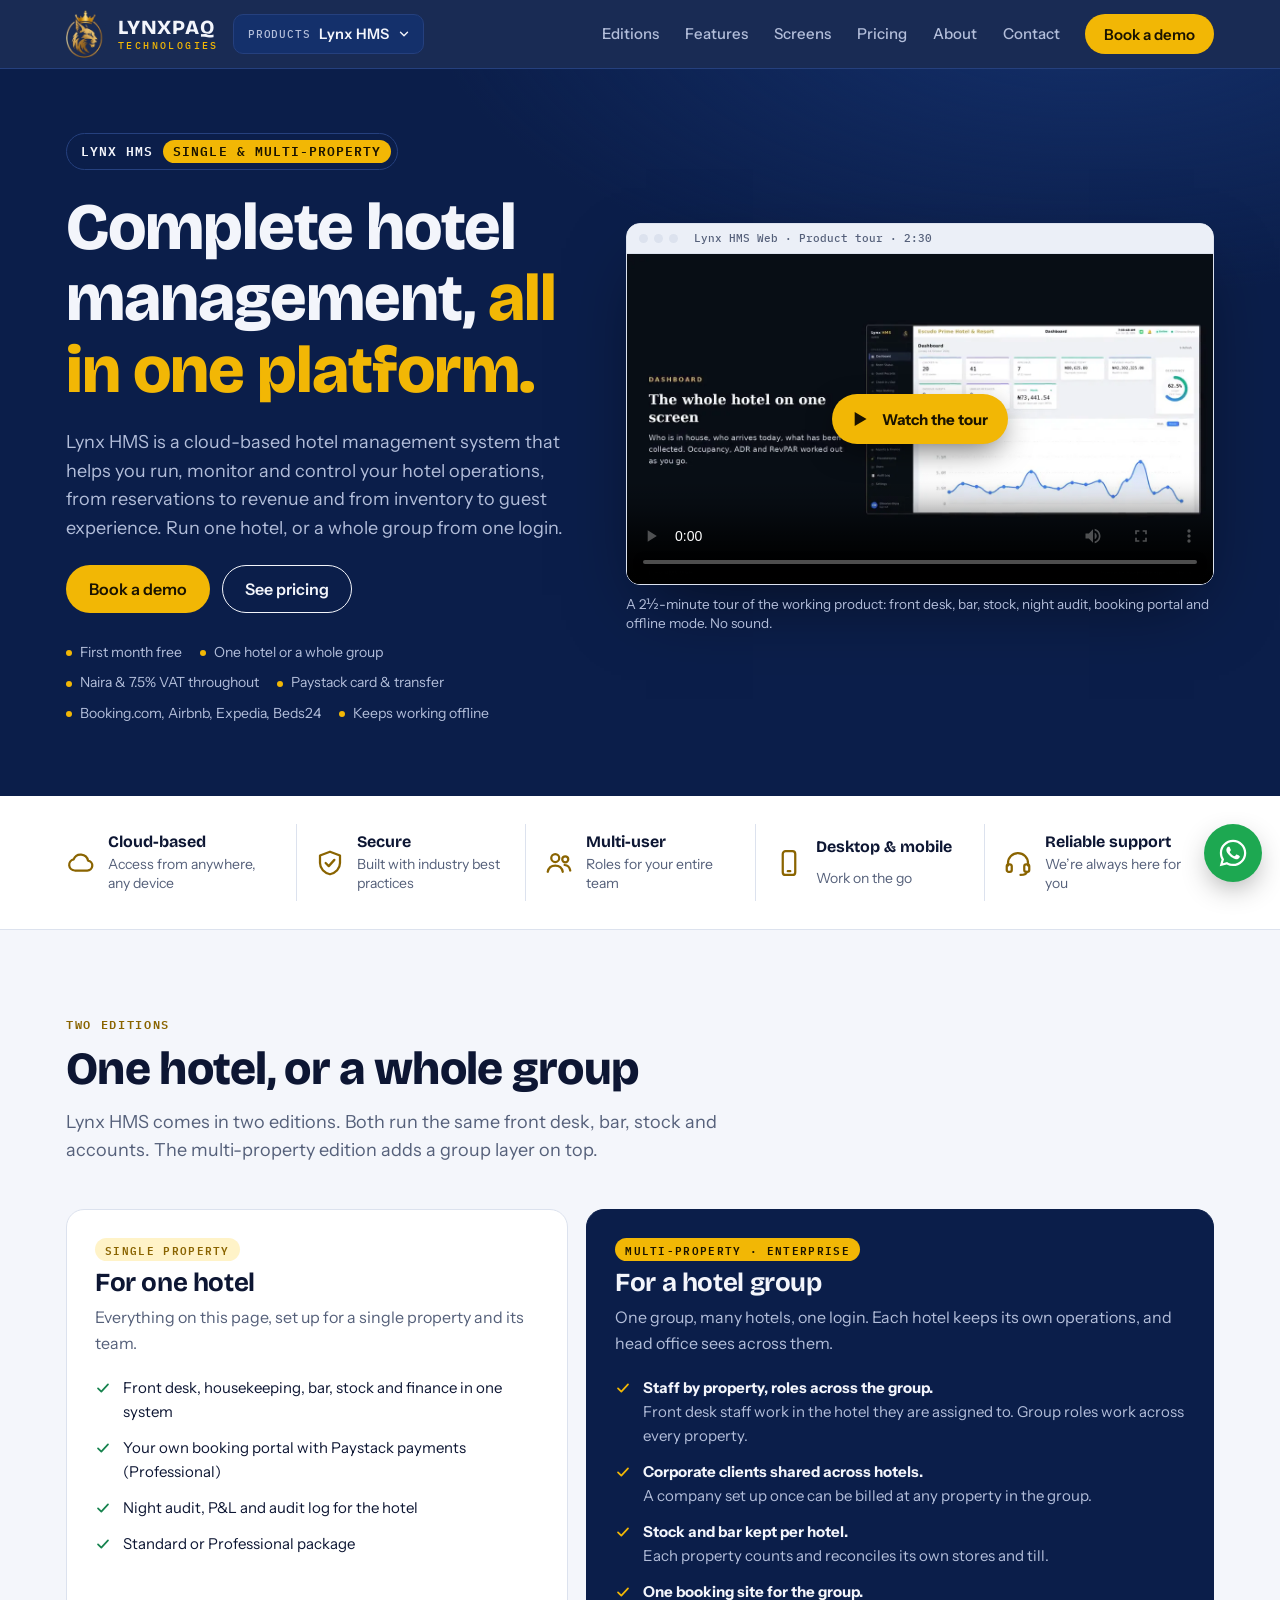
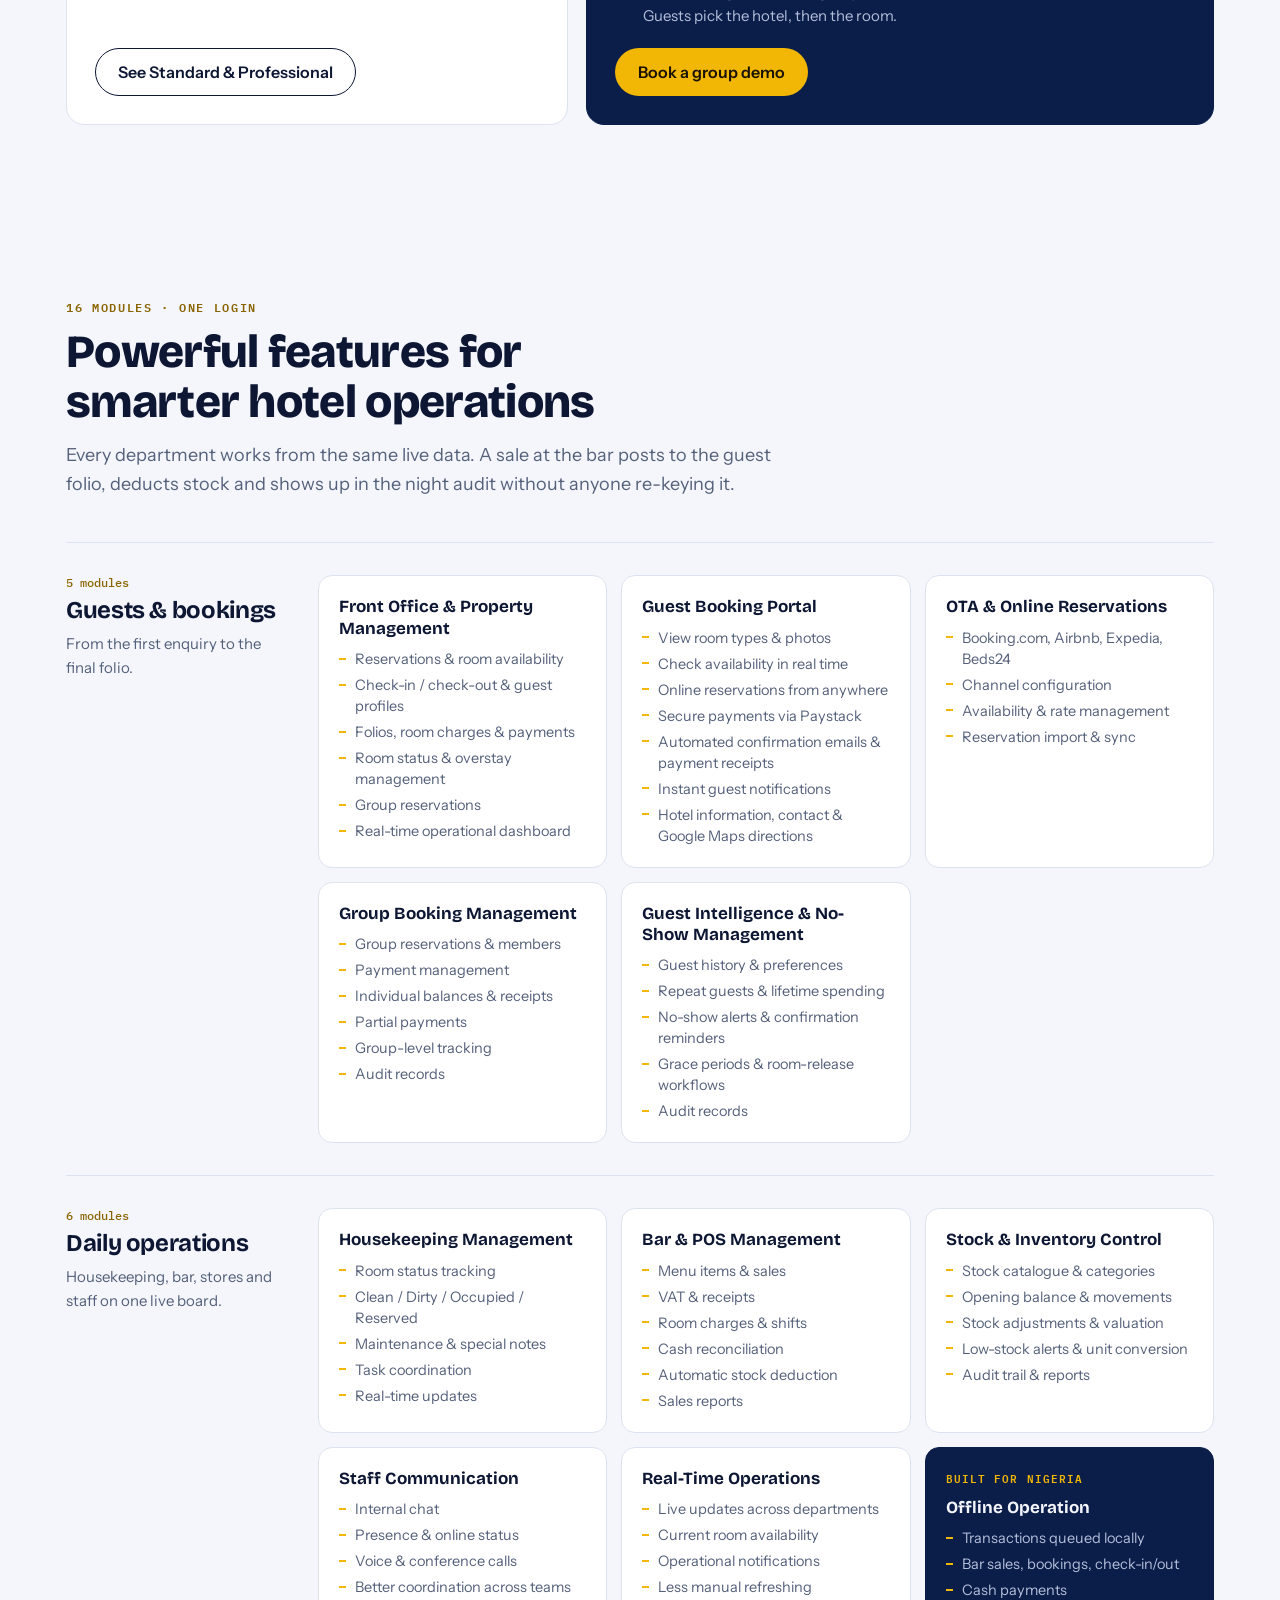
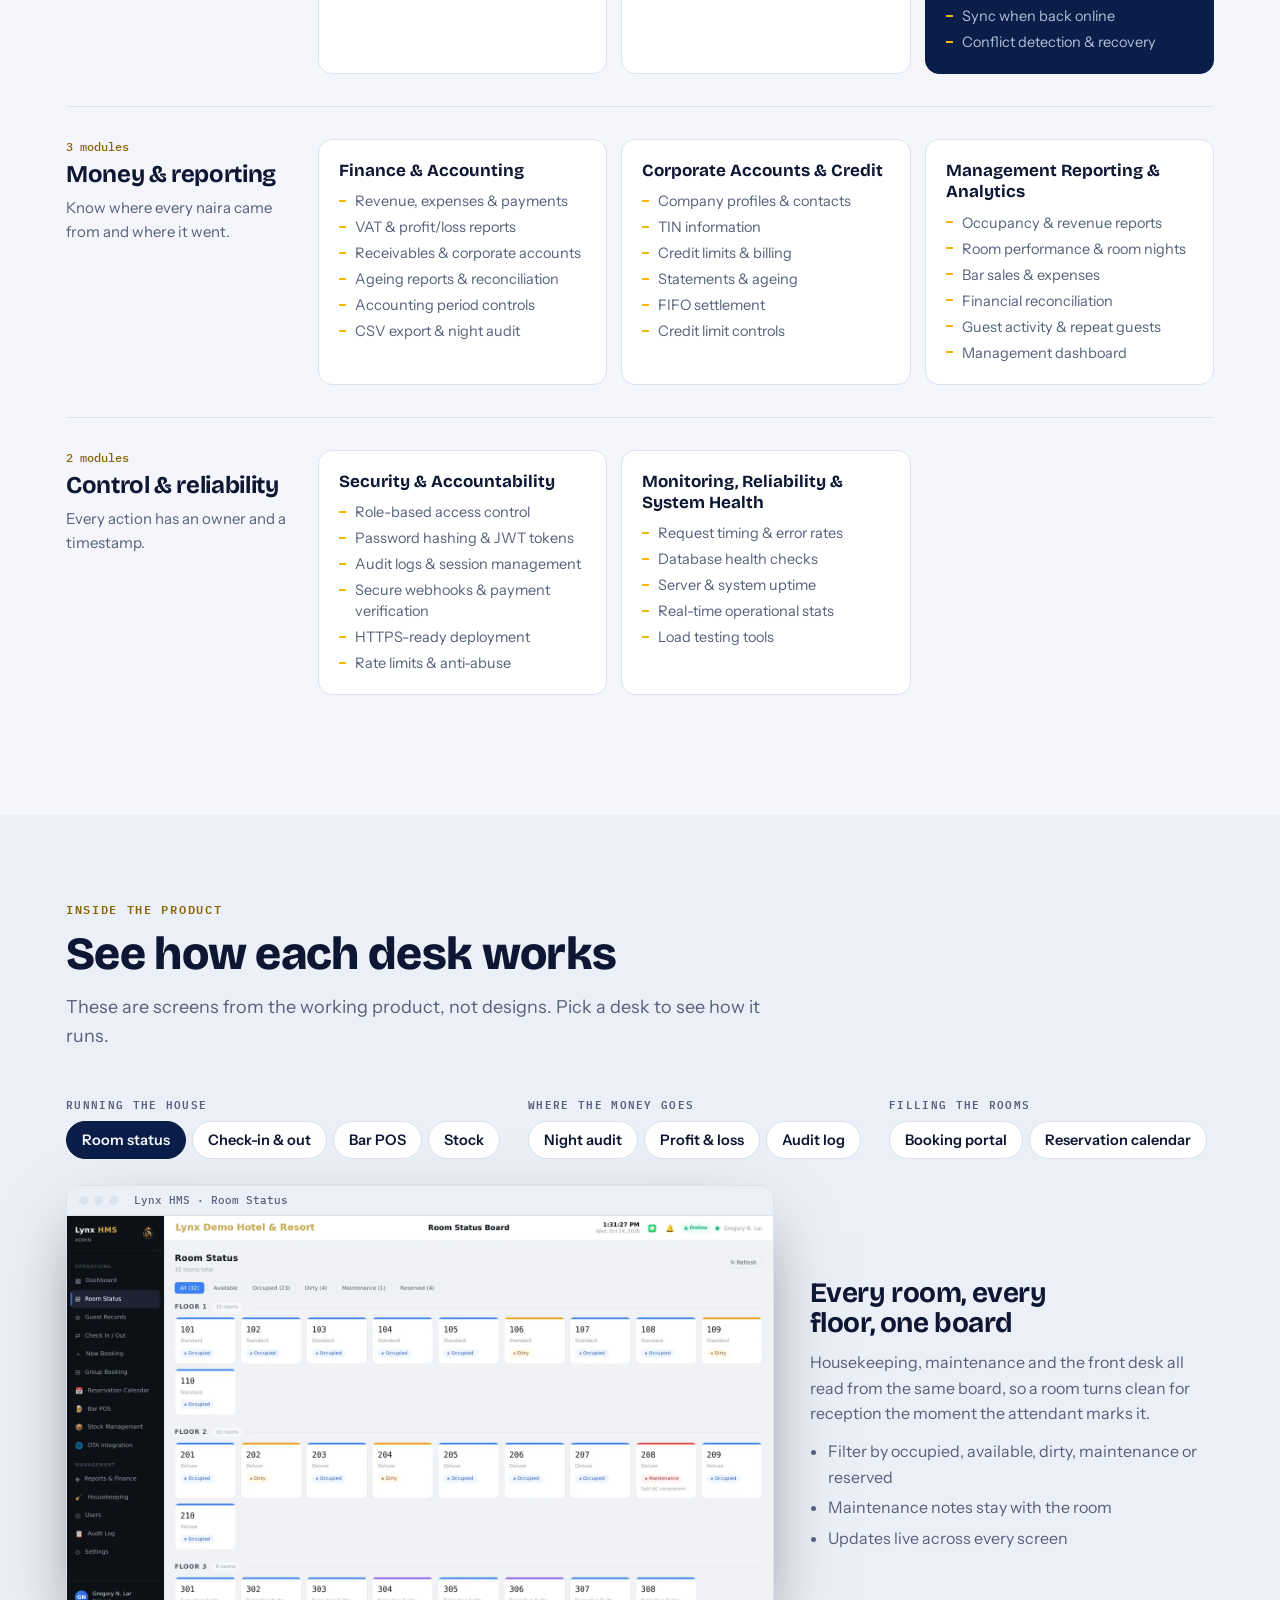
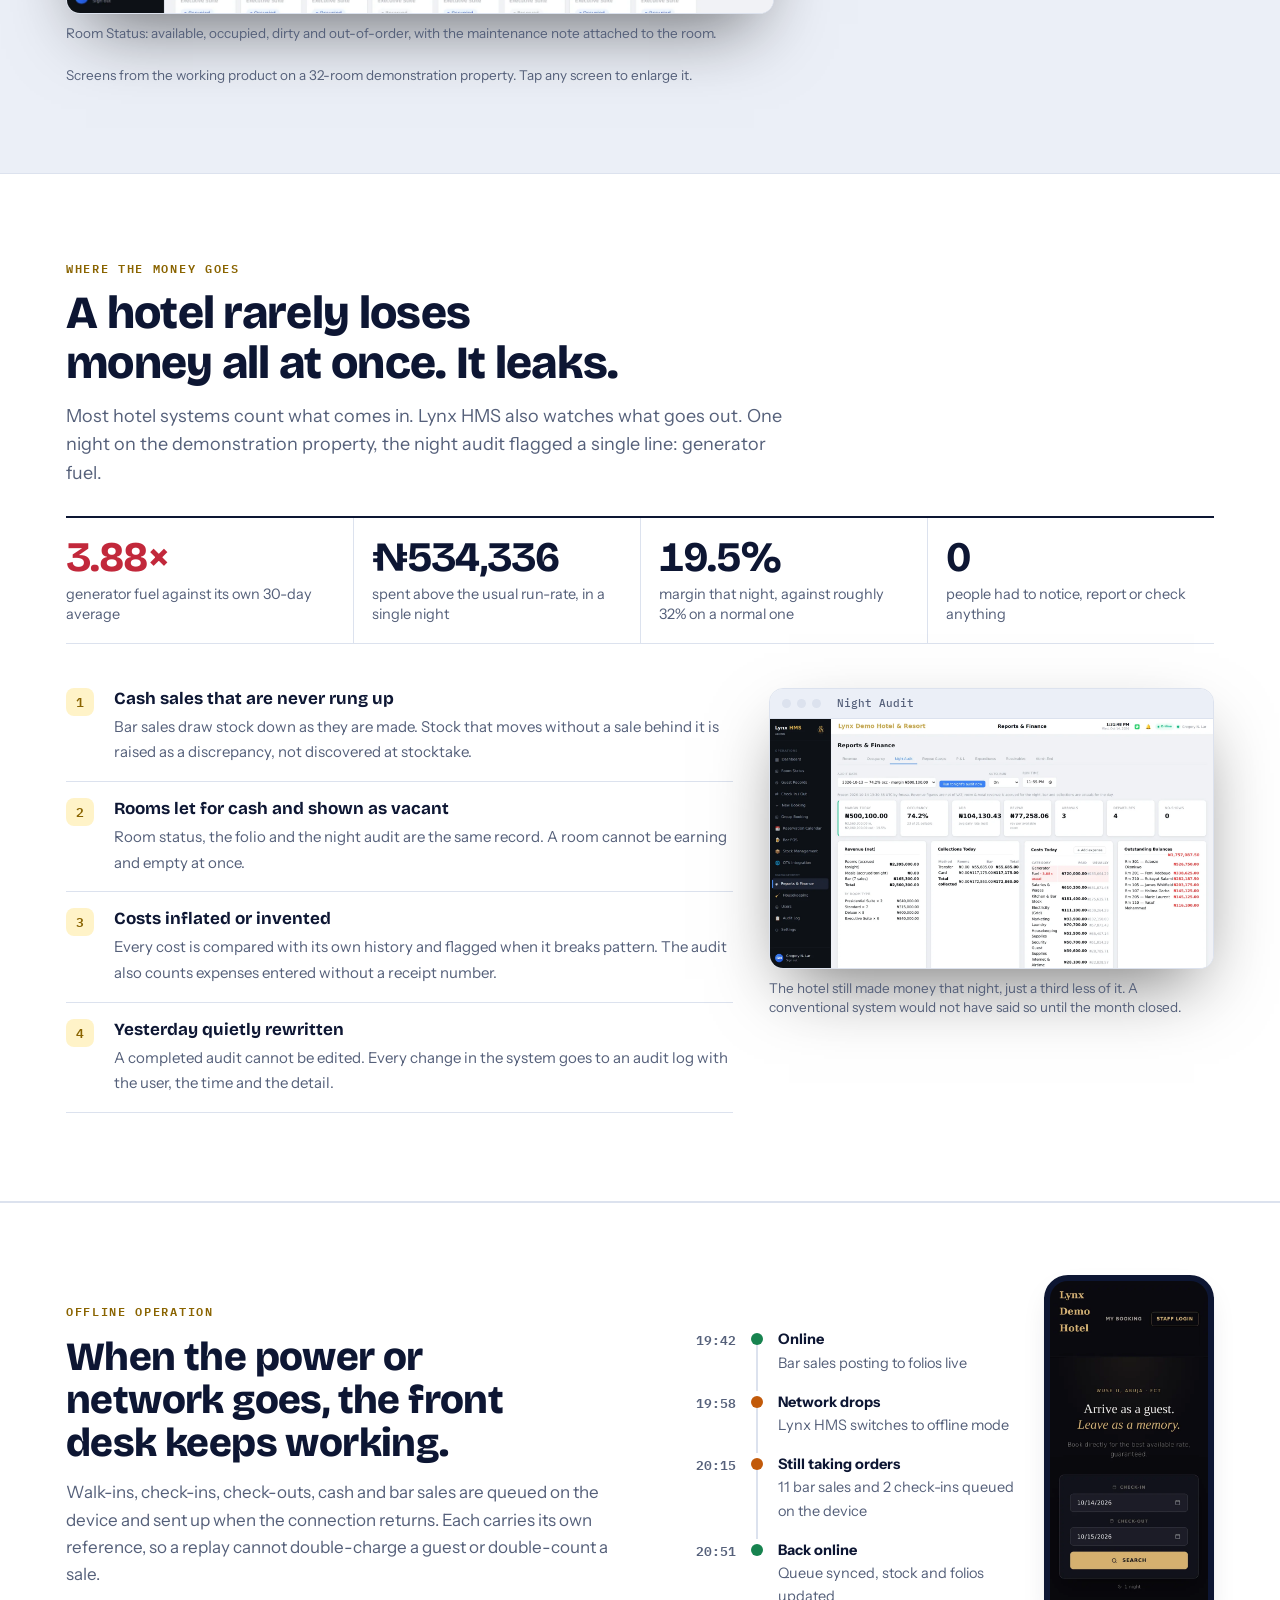
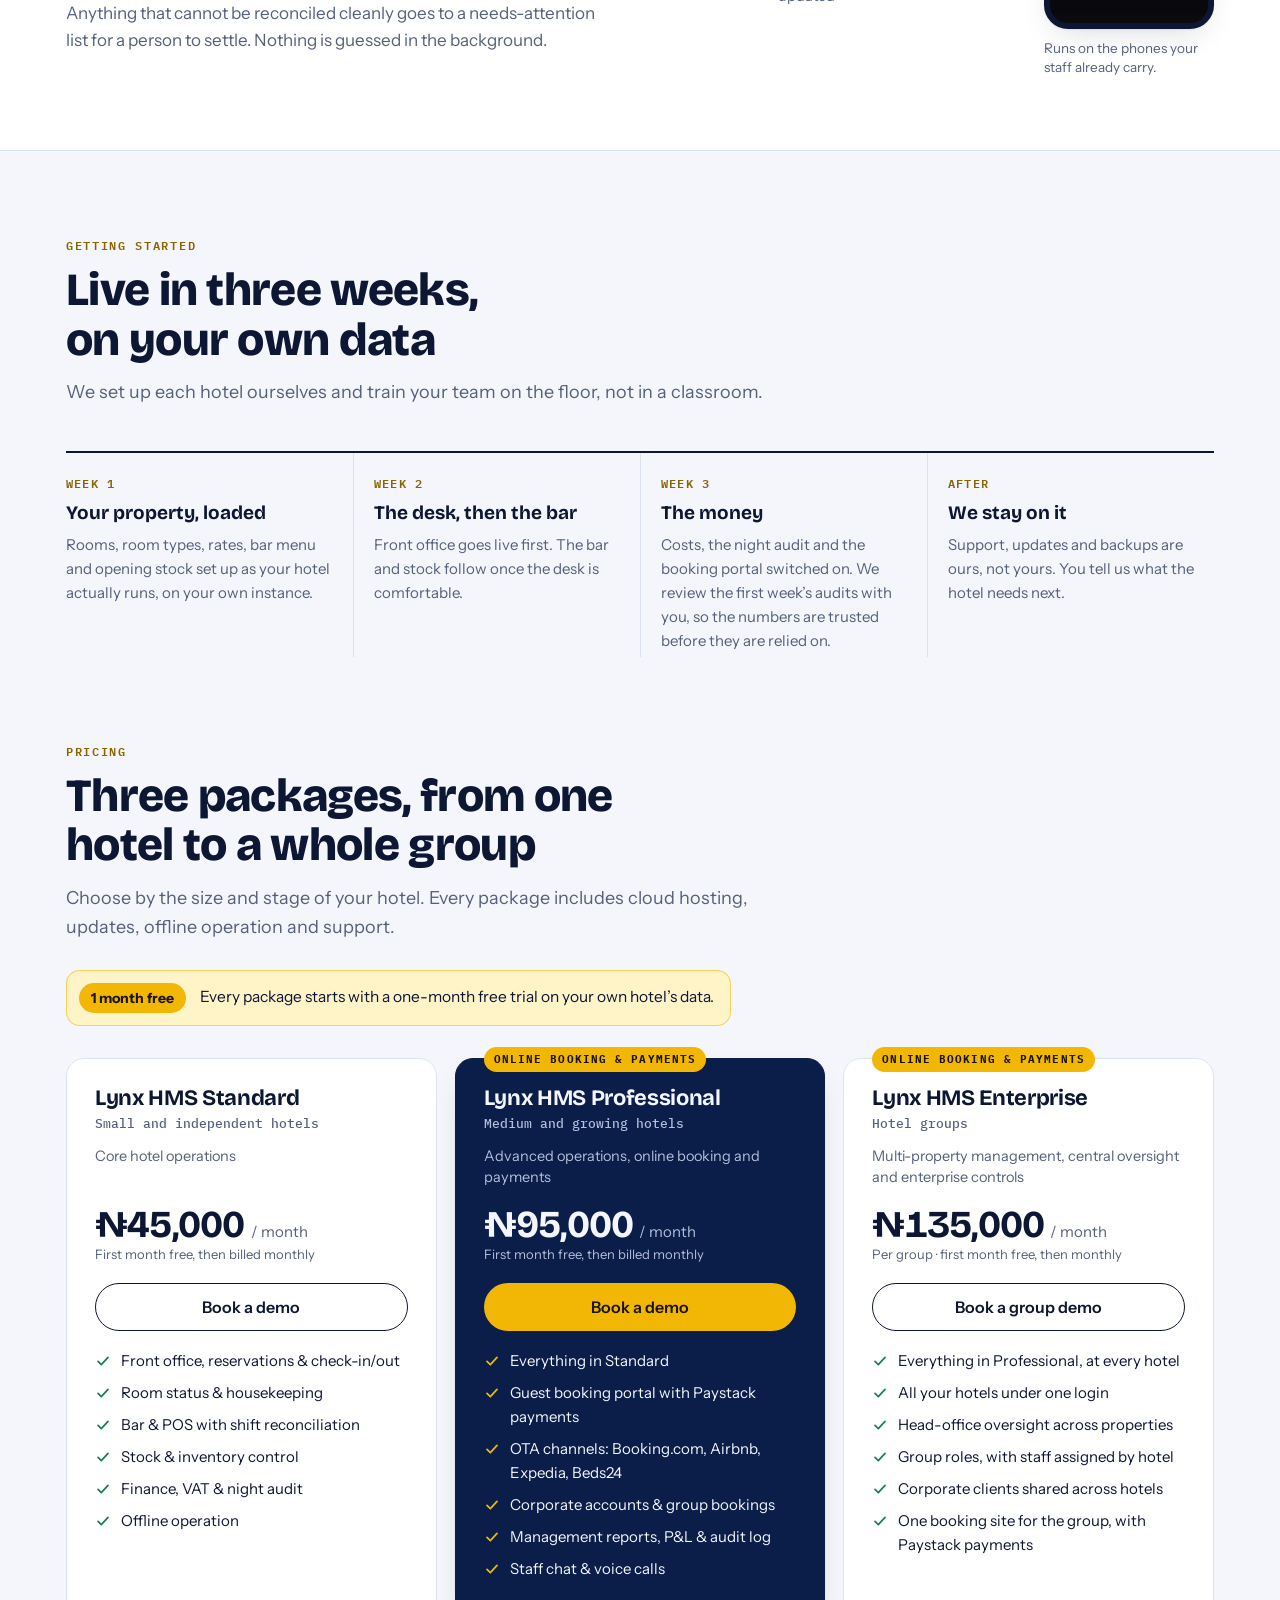
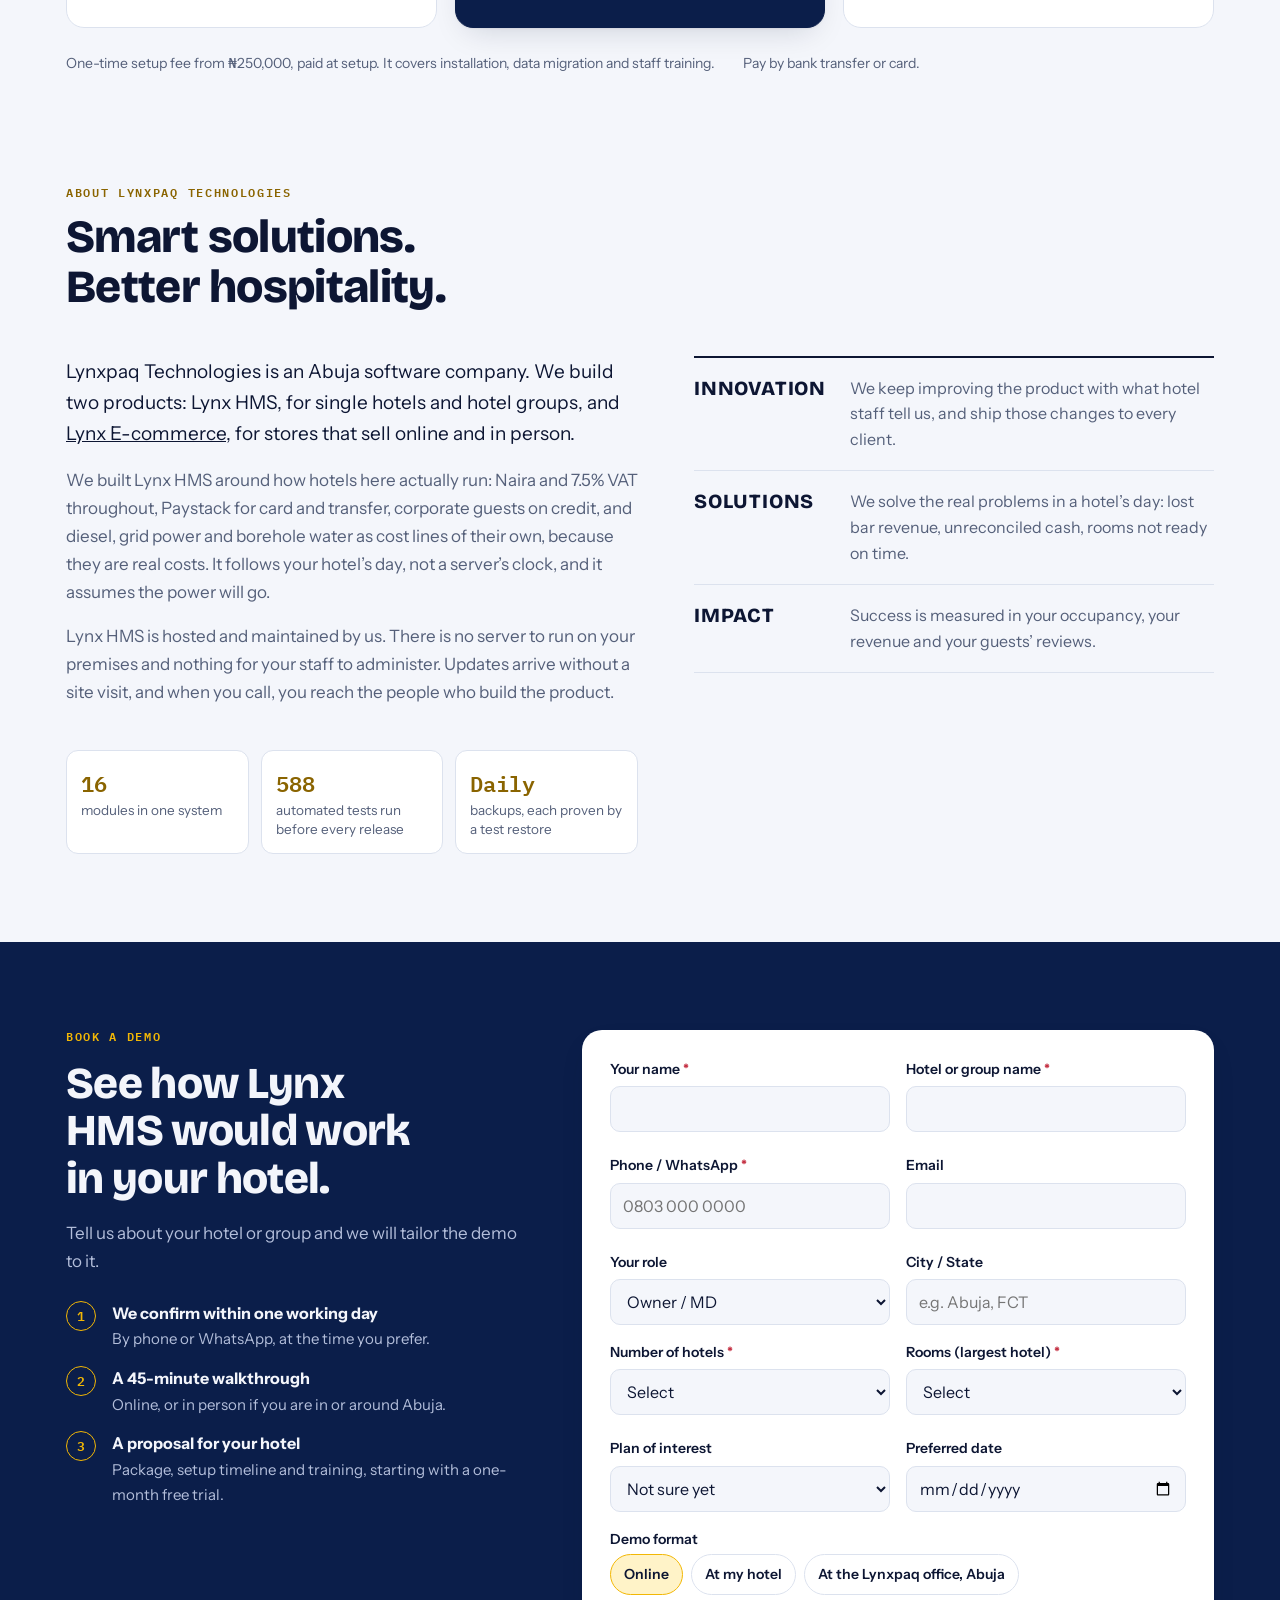
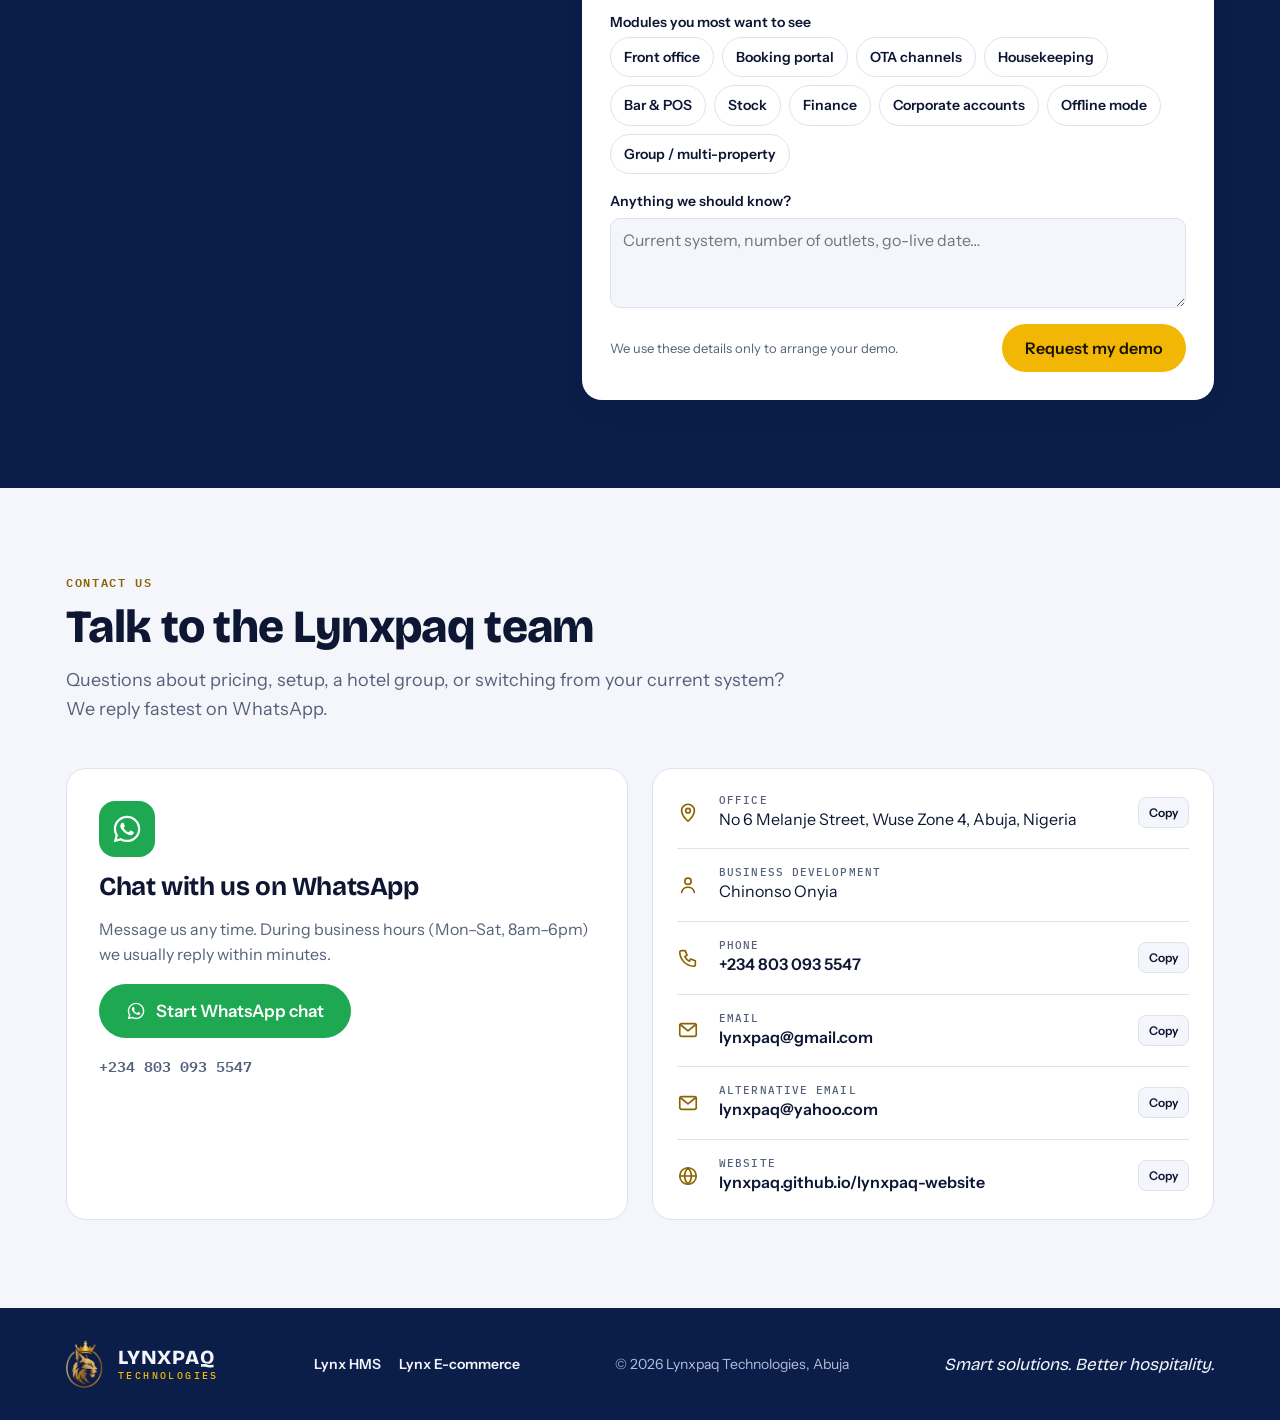
==== commit c885f7e7: "Pricing: three packages with one-month free trial Standard N45,000, Professional N95,000, Enterprise" ====
--- a/index.html
+++ b/index.html
@@ -396,7 +396,7 @@
       </article>
     </div>
     <div class="price-notes">
-      <span>One-time setup, data migration and staff training from ₦250,000.</span>
+      <span>One-time setup fee from ₦250,000, paid at setup. It covers installation, data migration and staff training.</span>
       <span>Pay by bank transfer or card.</span>
     </div>
   </div>
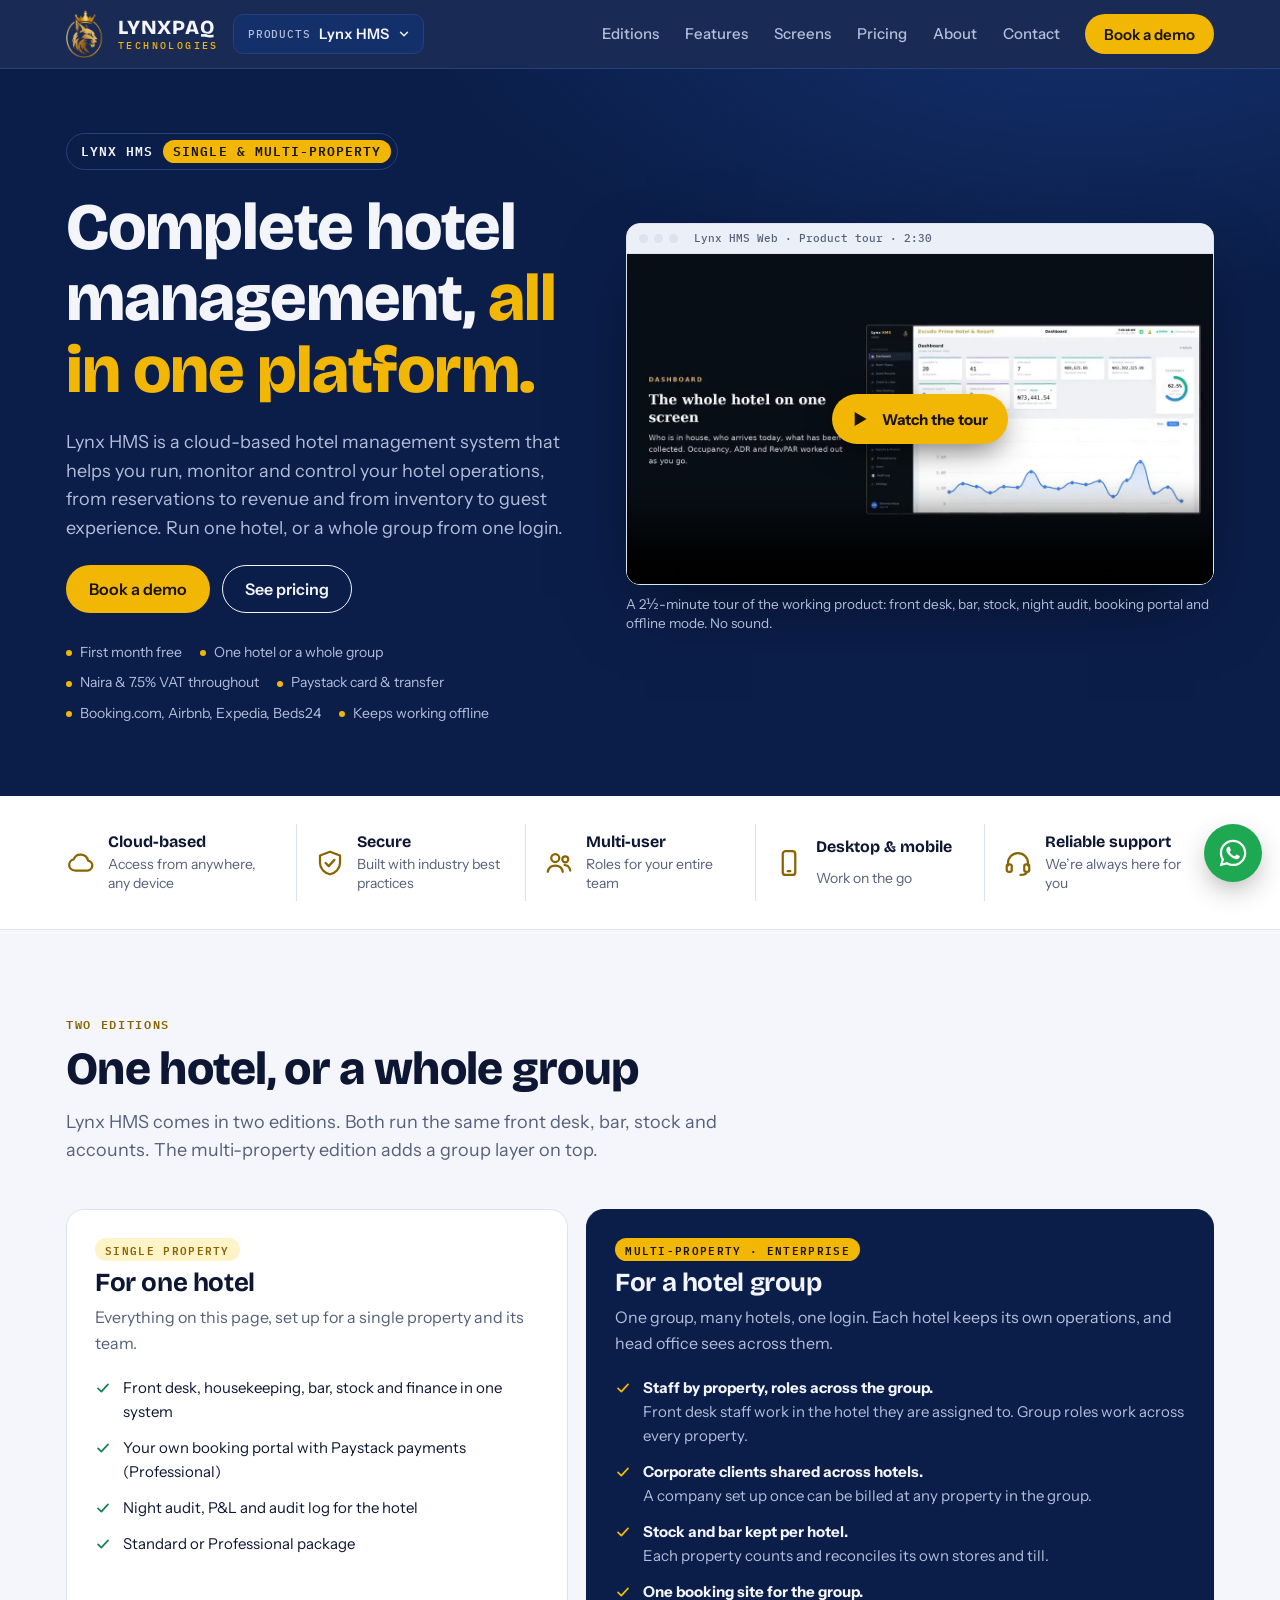
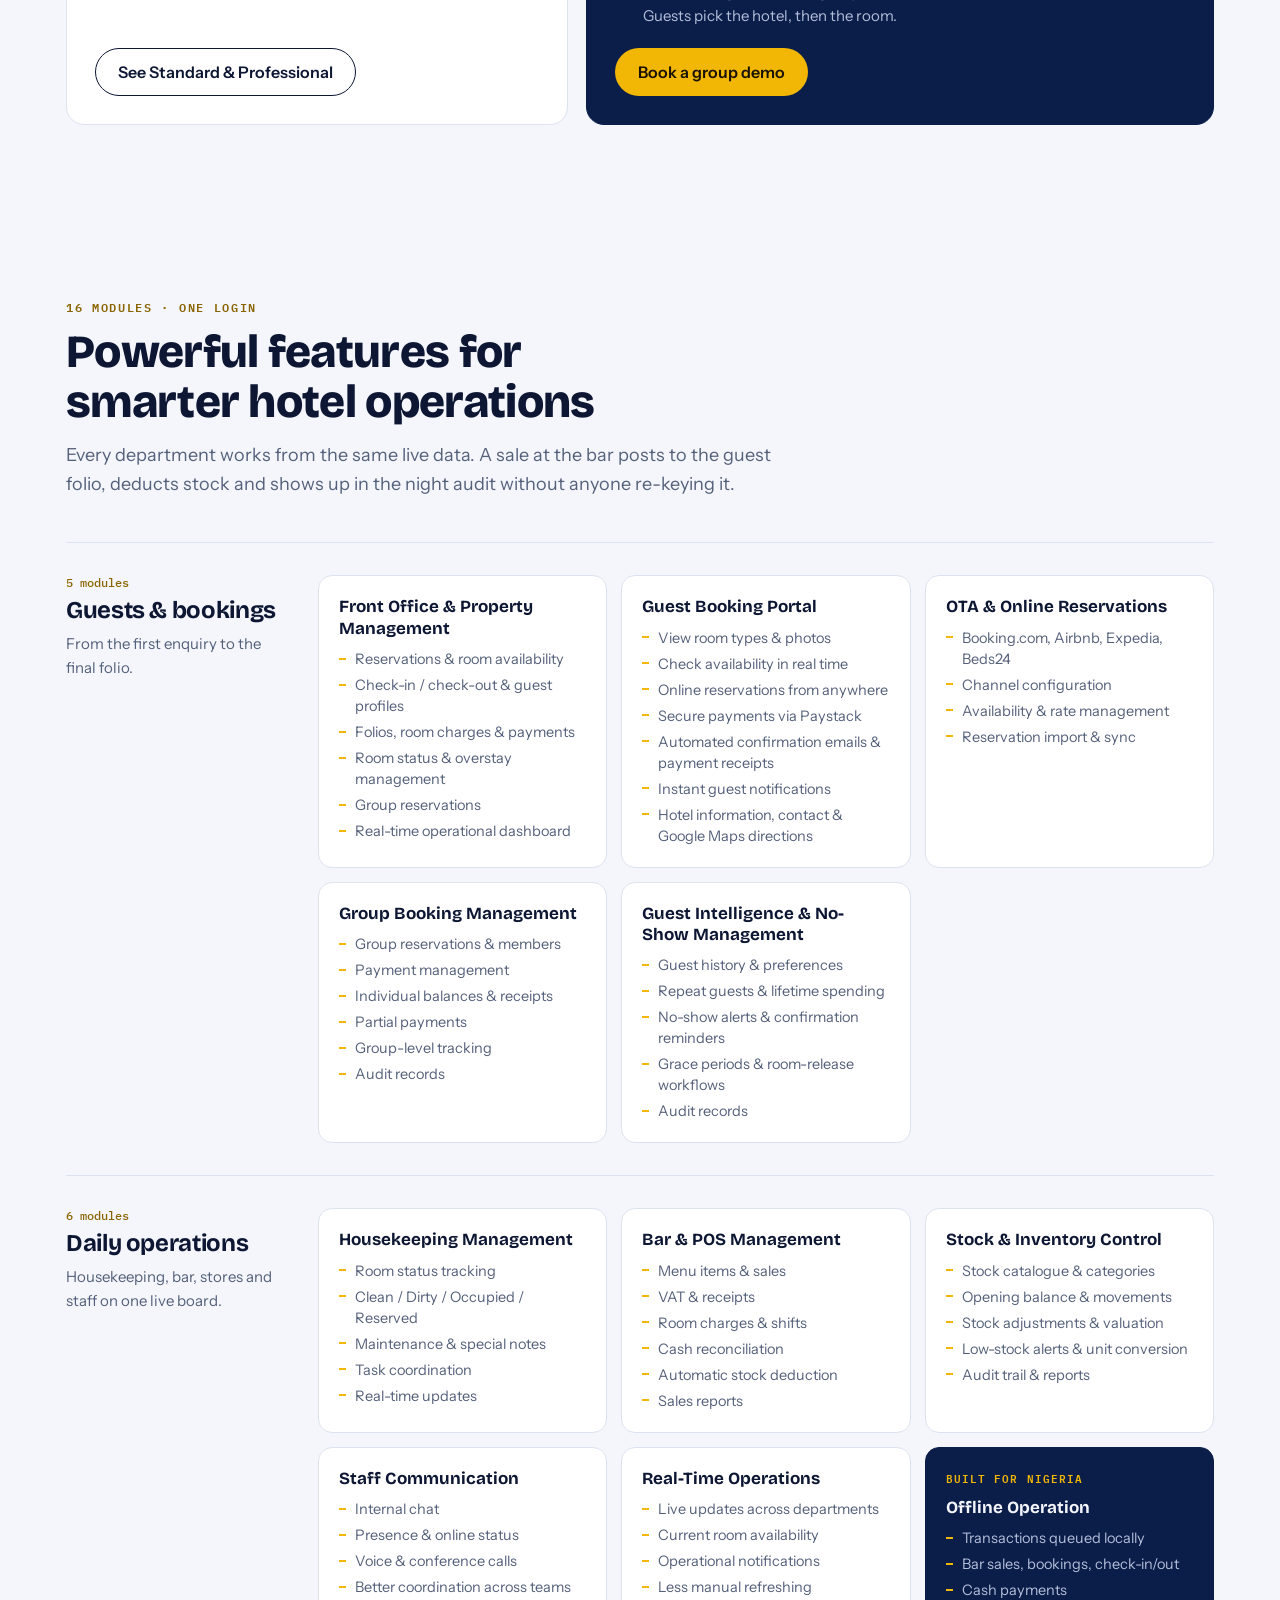
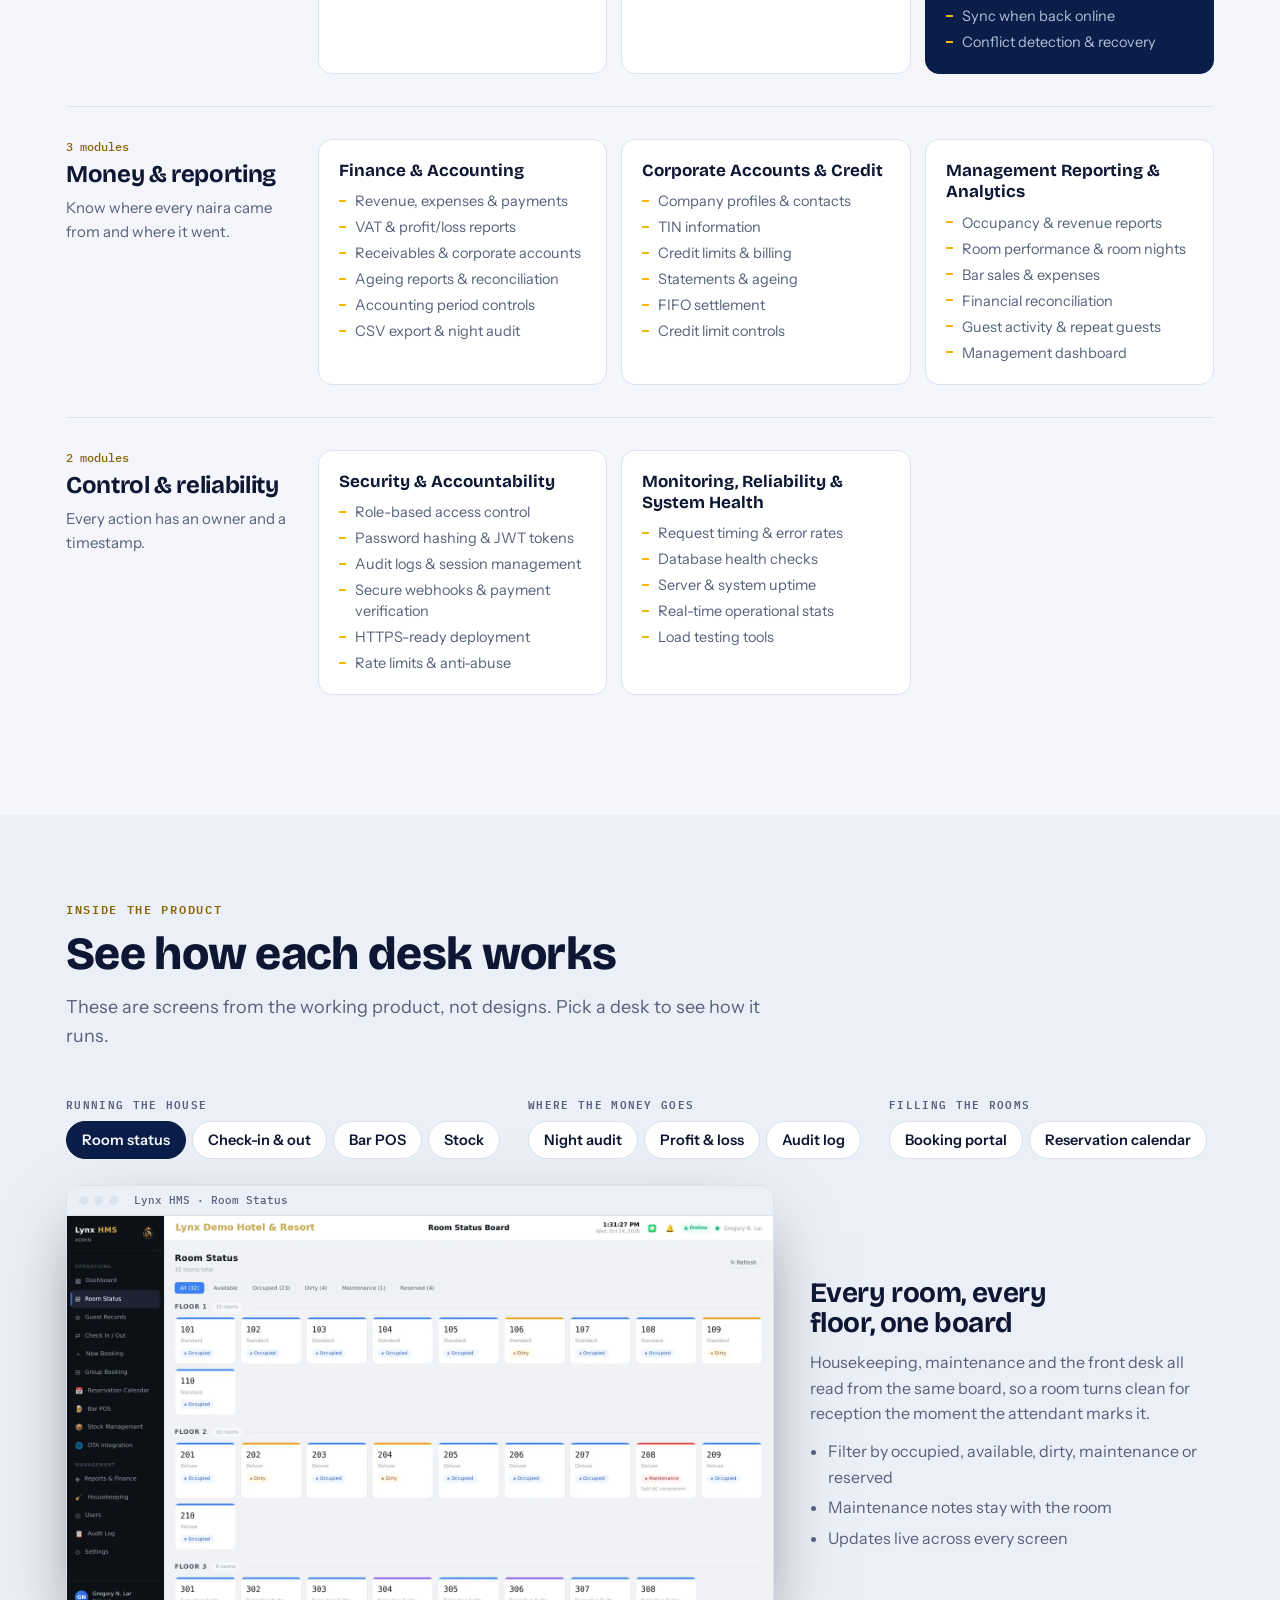
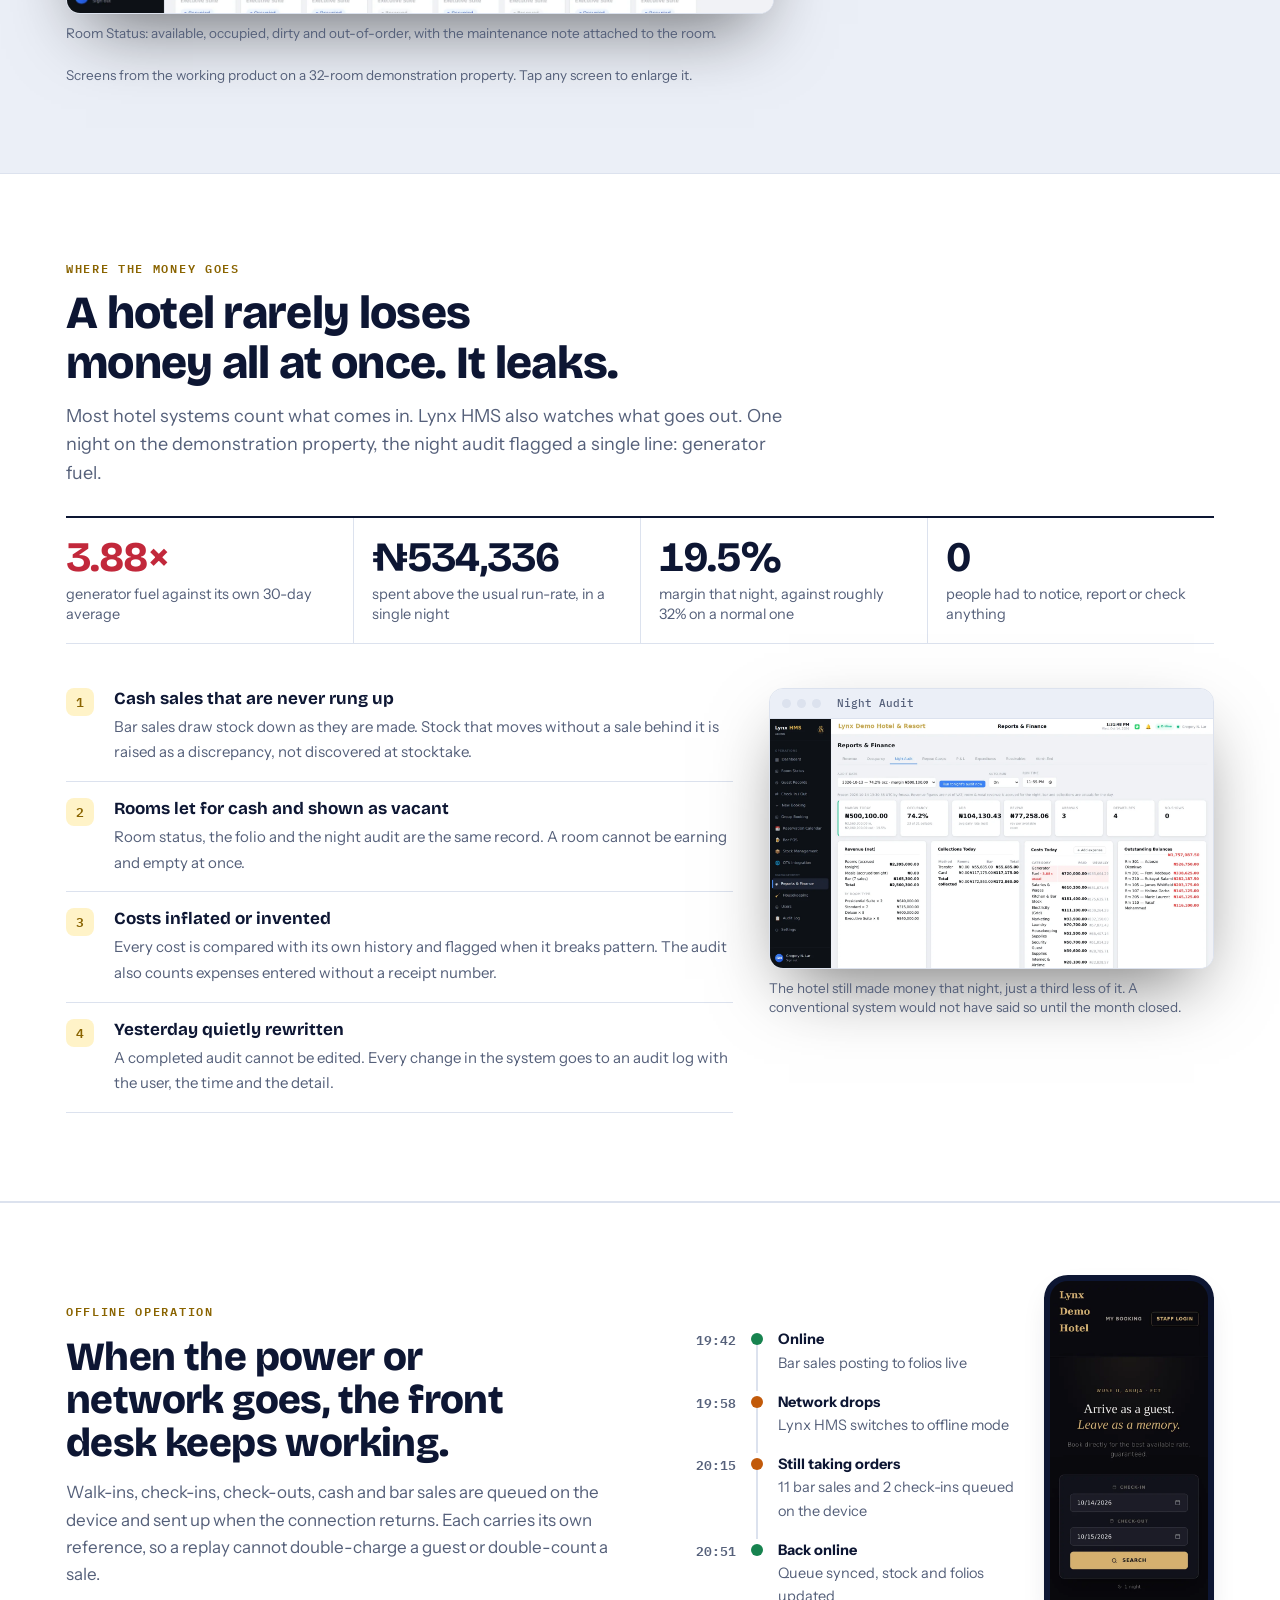
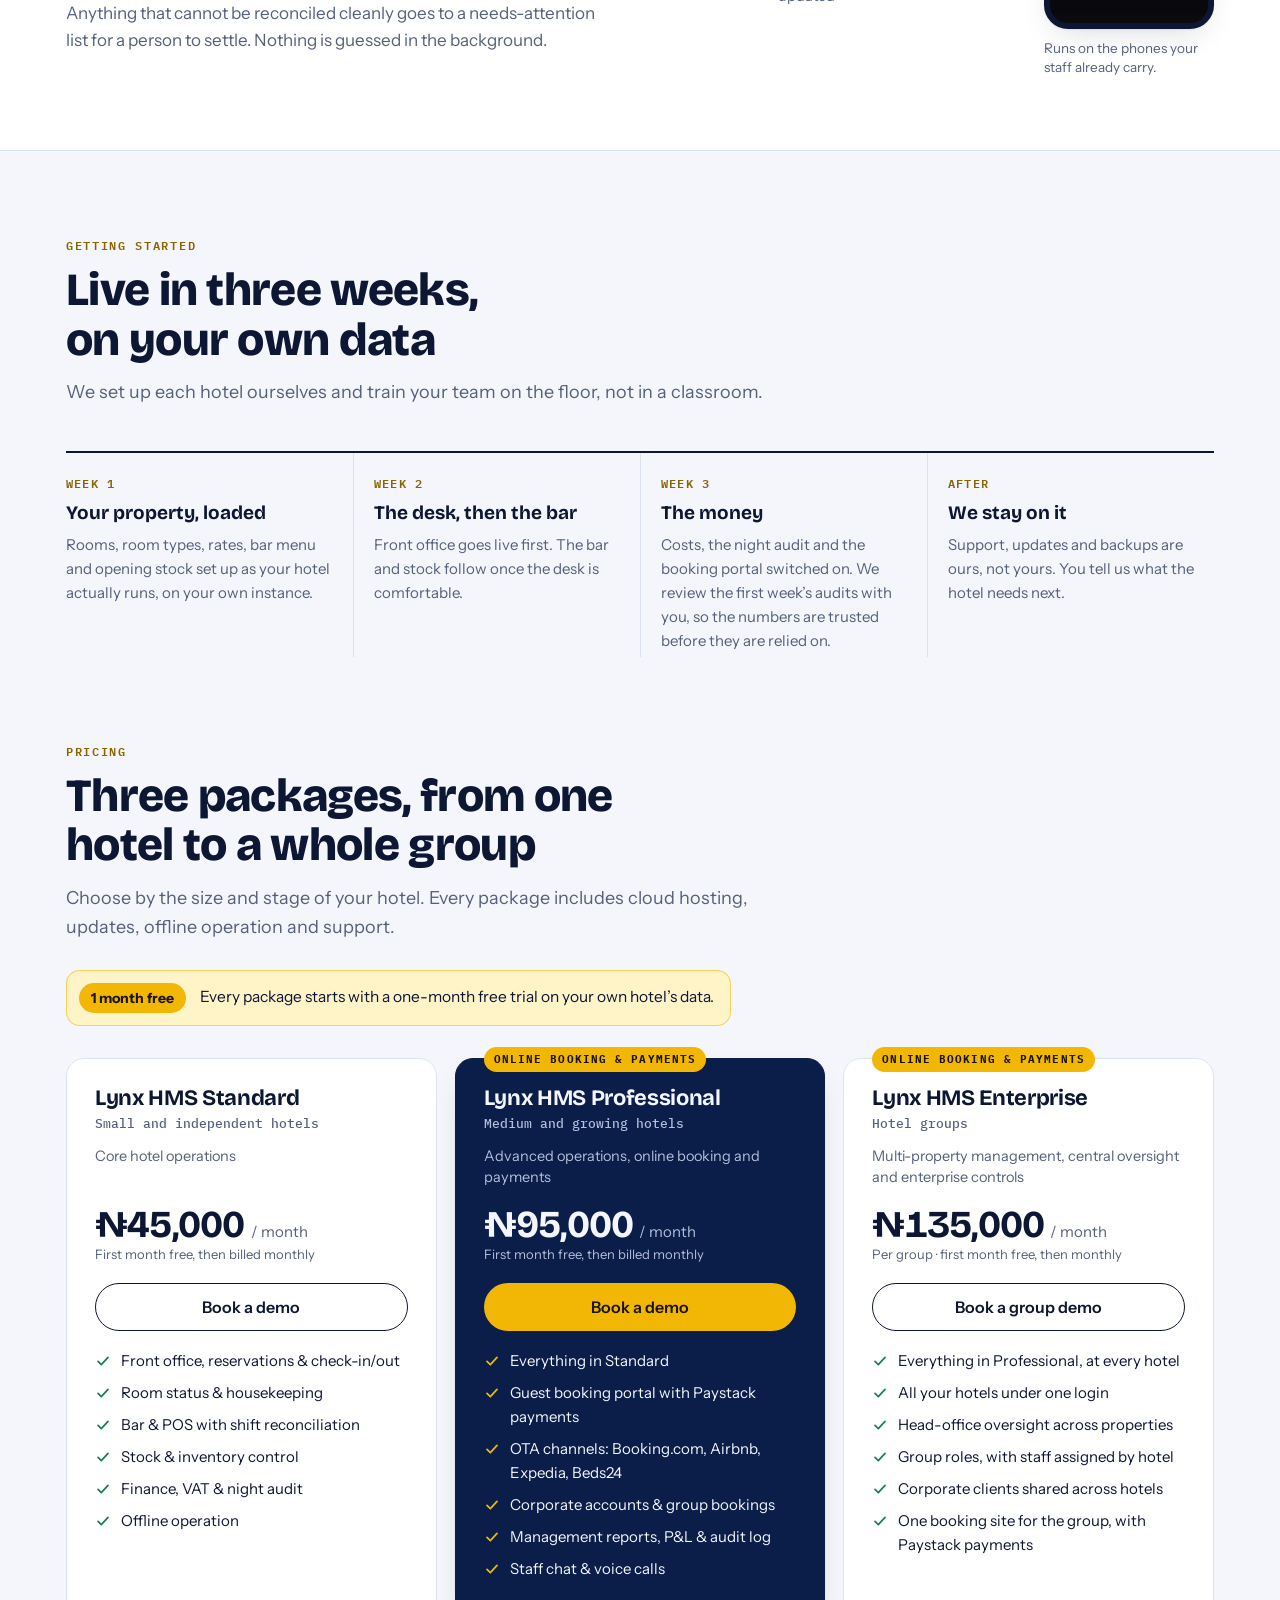
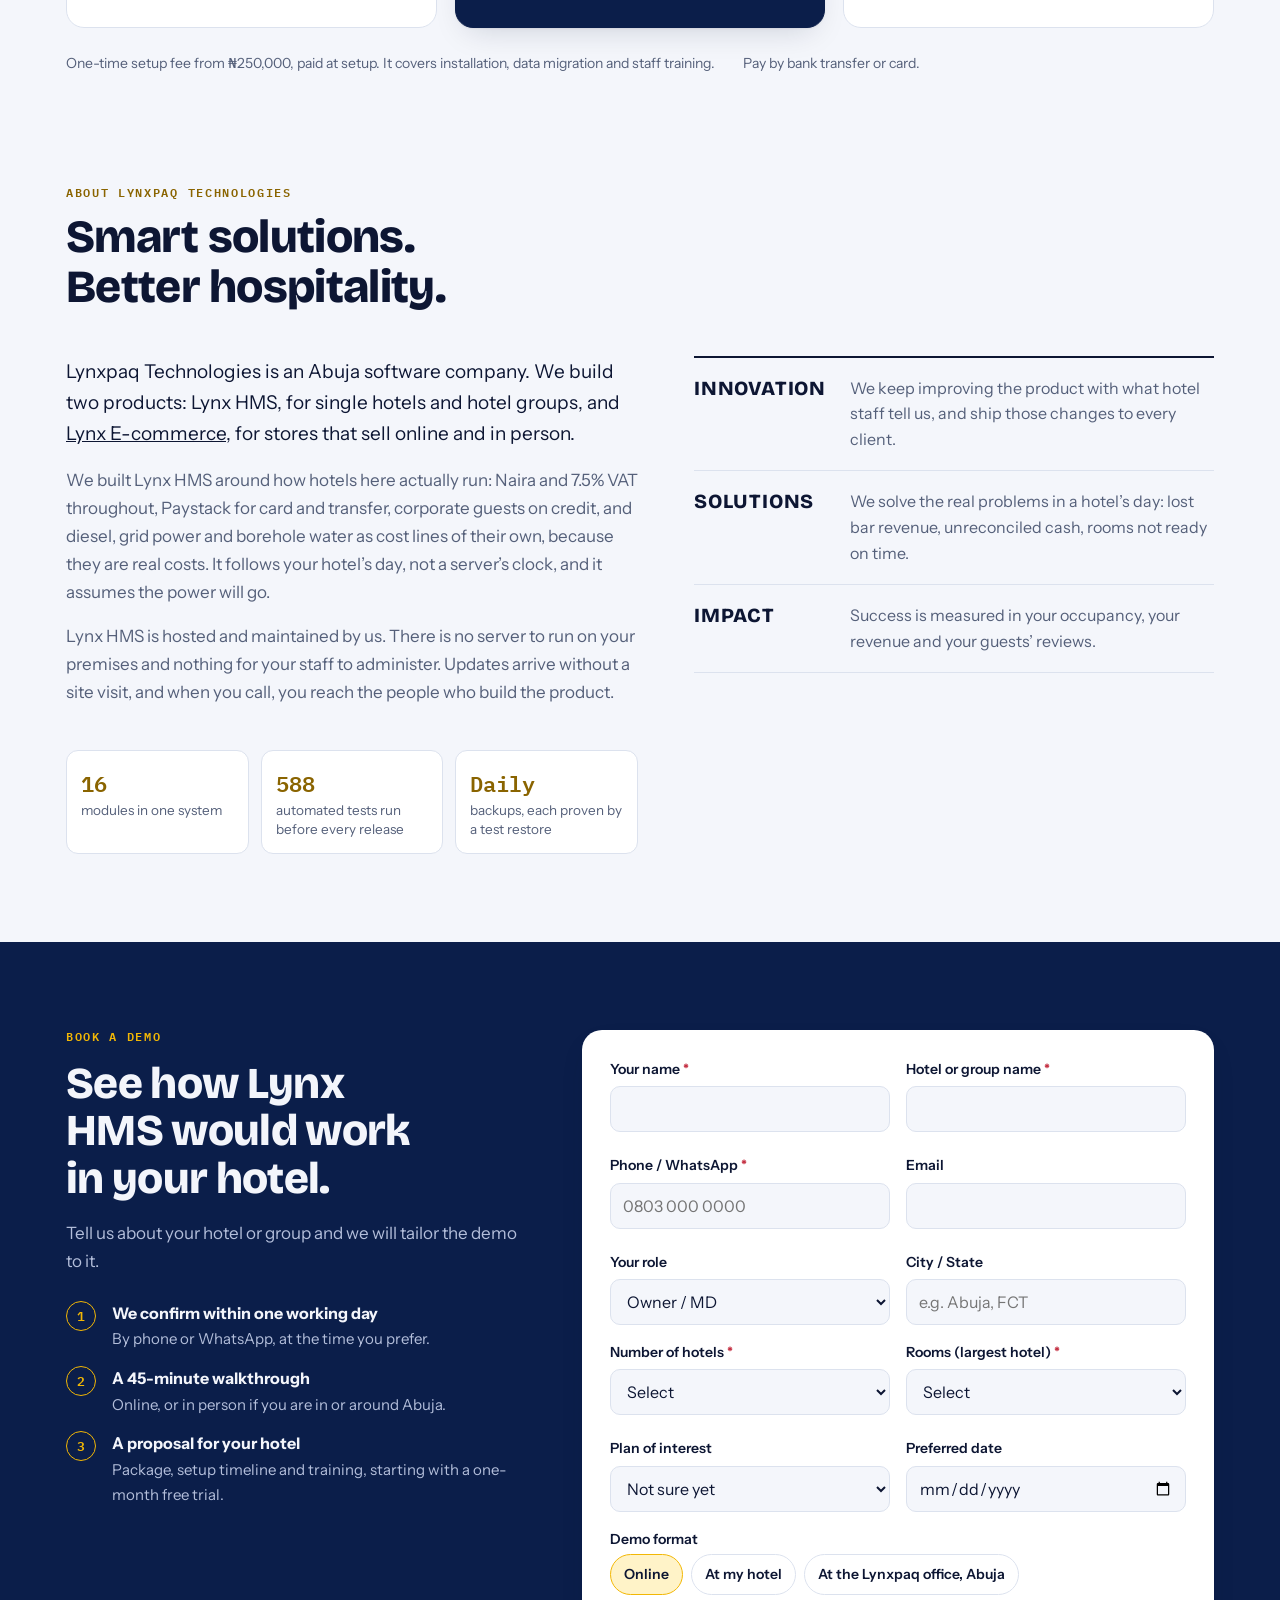
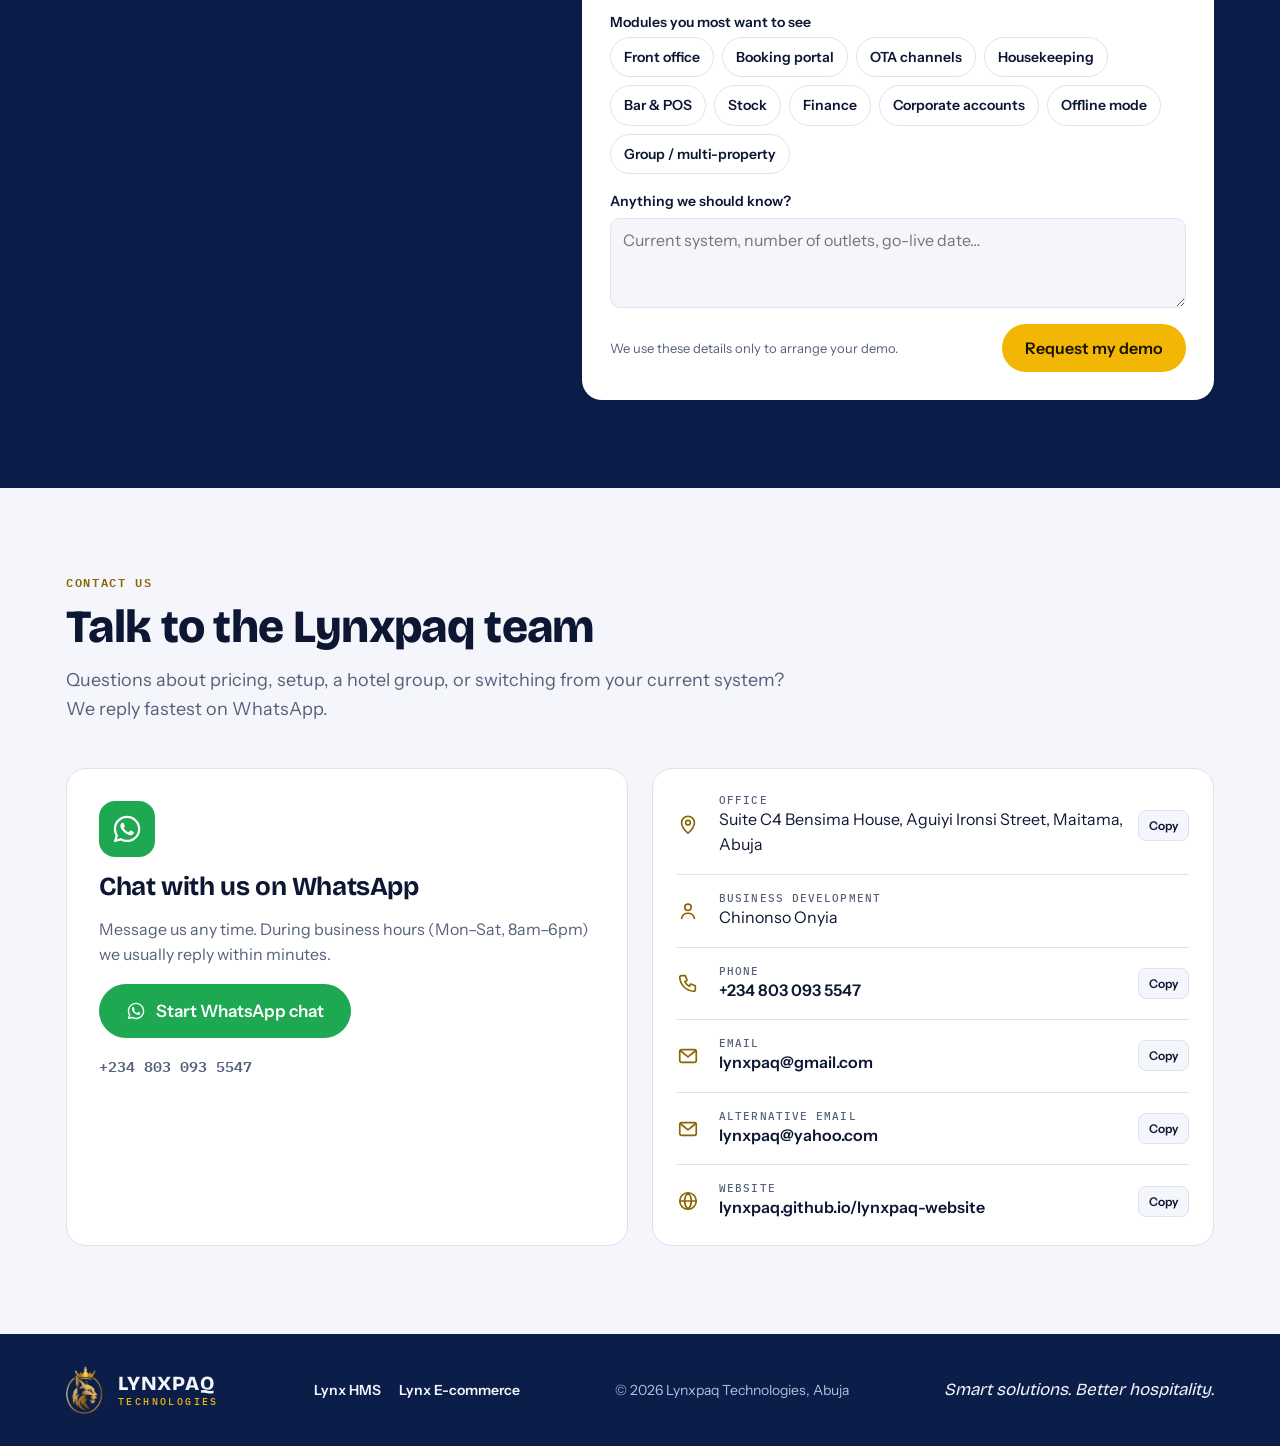
==== commit 97d71701: "Pricing packages with free trial; new office address Standard N45,000, Professional N95,000, Enterpr" ====
--- a/index.html
+++ b/index.html
@@ -503,7 +503,7 @@
         <span class="wa-num">+234 803 093 5547</span>
       </div>
       <div class="lines">
-        <div class="line"><svg viewBox="0 0 24 24" fill="none" stroke="currentColor" stroke-width="1.8" stroke-linecap="round" stroke-linejoin="round" aria-hidden="true"><path d="M12 21s-7-6.2-7-11.5A7 7 0 0 1 19 9.5C19 14.8 12 21 12 21Z"/><circle cx="12" cy="9.5" r="2.5"/></svg><div><small>Office</small>No 6 Melanje Street, Wuse Zone 4, Abuja, Nigeria</div><button class="copy" type="button" data-copy="No 6 Melanje Street, Wuse Zone 4, Abuja, Nigeria">Copy</button></div>
+        <div class="line"><svg viewBox="0 0 24 24" fill="none" stroke="currentColor" stroke-width="1.8" stroke-linecap="round" stroke-linejoin="round" aria-hidden="true"><path d="M12 21s-7-6.2-7-11.5A7 7 0 0 1 19 9.5C19 14.8 12 21 12 21Z"/><circle cx="12" cy="9.5" r="2.5"/></svg><div><small>Office</small>Suite C4 Bensima House, Aguiyi Ironsi Street, Maitama, Abuja</div><button class="copy" type="button" data-copy="Suite C4 Bensima House, Aguiyi Ironsi Street, Maitama, Abuja">Copy</button></div>
         <div class="line"><svg viewBox="0 0 24 24" fill="none" stroke="currentColor" stroke-width="1.8" stroke-linecap="round" stroke-linejoin="round" aria-hidden="true"><circle cx="12" cy="8" r="3.5"/><path d="M5 20c.8-3.6 3.6-5.6 7-5.6s6.2 2 7 5.6"/></svg><div><small>Business development</small>Chinonso Onyia</div><span></span></div>
         <div class="line"><svg viewBox="0 0 24 24" fill="none" stroke="currentColor" stroke-width="1.8" stroke-linecap="round" stroke-linejoin="round" aria-hidden="true"><path d="M5 4h4l2 5-2.5 1.5a11 11 0 0 0 5 5L15 13l5 2v4a2 2 0 0 1-2 2A16 16 0 0 1 3 6a2 2 0 0 1 2-2Z"/></svg><div><small>Phone</small><a href="tel:+2348030935547">+234 803 093 5547</a></div><button class="copy" type="button" data-copy="+2348030935547">Copy</button></div>
         <div class="line"><svg viewBox="0 0 24 24" fill="none" stroke="currentColor" stroke-width="1.8" stroke-linecap="round" stroke-linejoin="round" aria-hidden="true"><rect x="3" y="5" width="18" height="14" rx="2"/><path d="M3.5 6l8.5 7 8.5-7"/></svg><div><small>Email</small><a href="mailto:lynxpaq@gmail.com">lynxpaq@gmail.com</a></div><button class="copy" type="button" data-copy="lynxpaq@gmail.com">Copy</button></div>
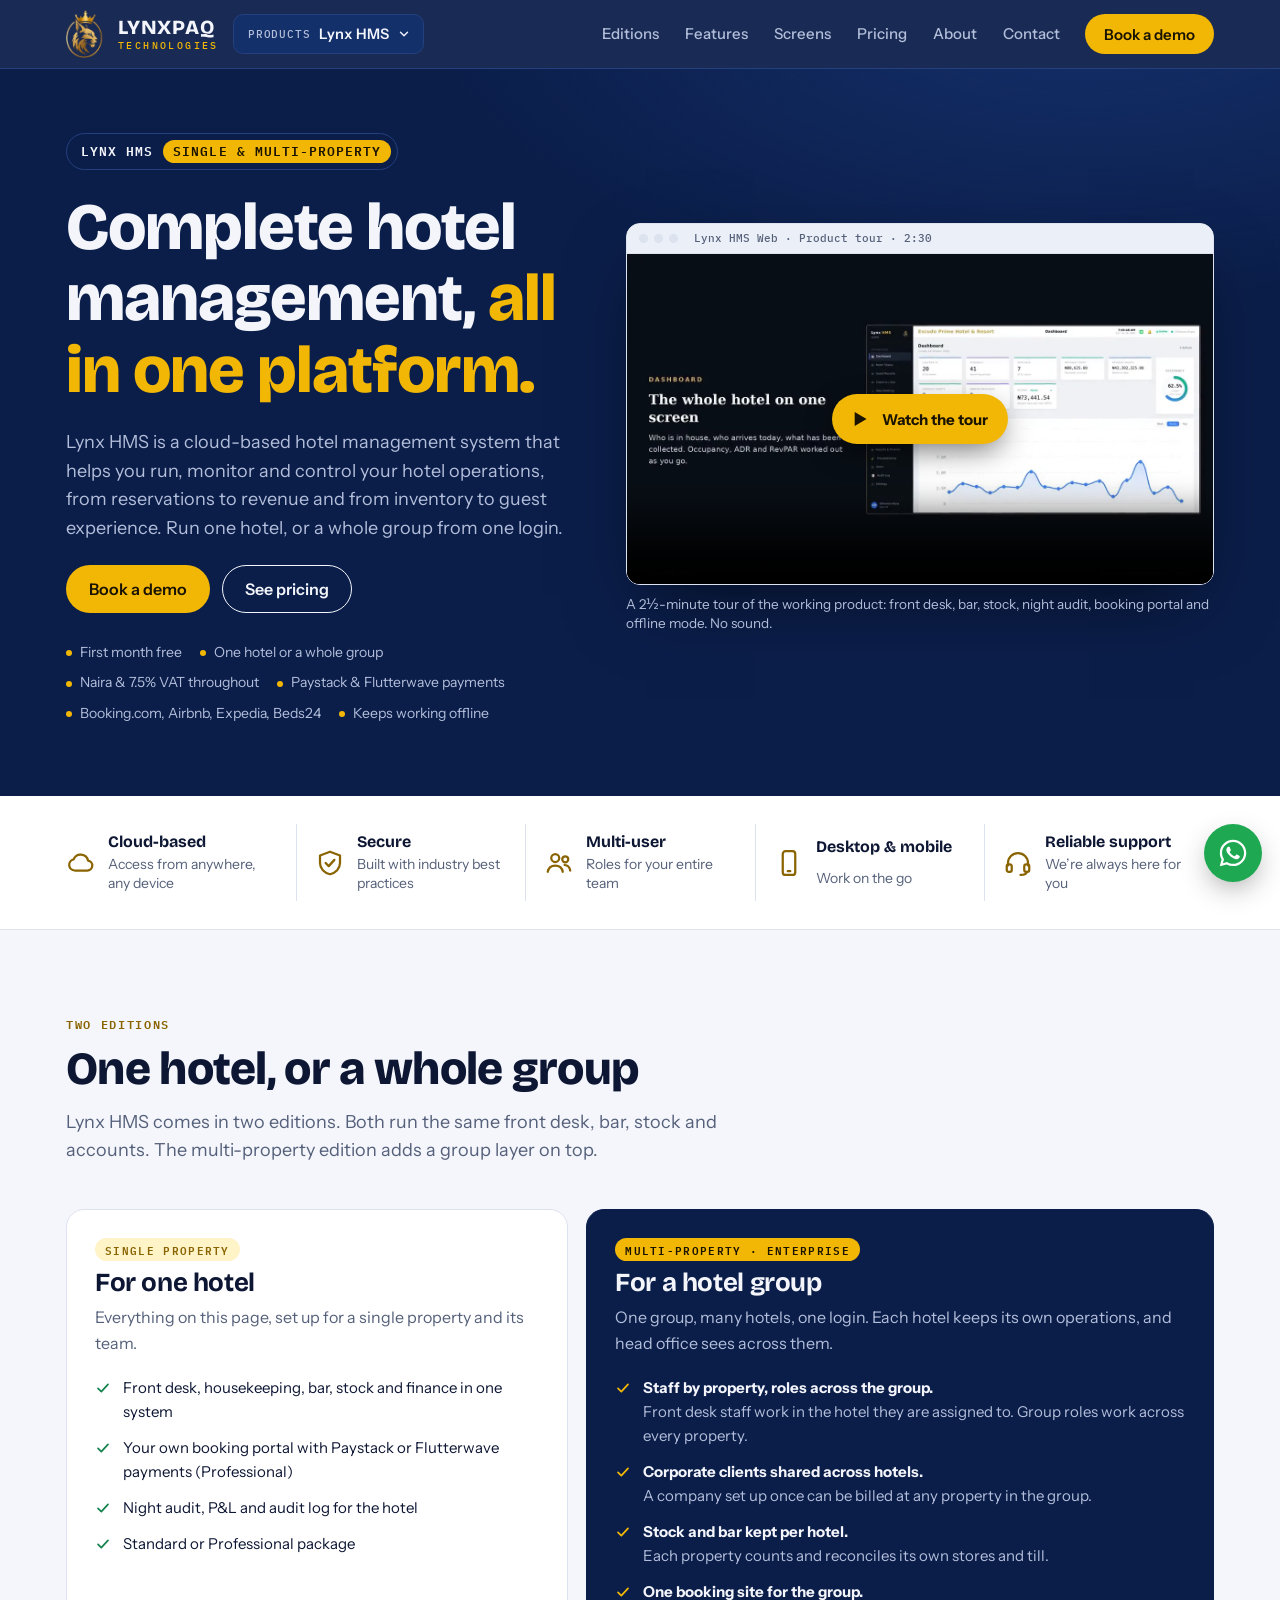
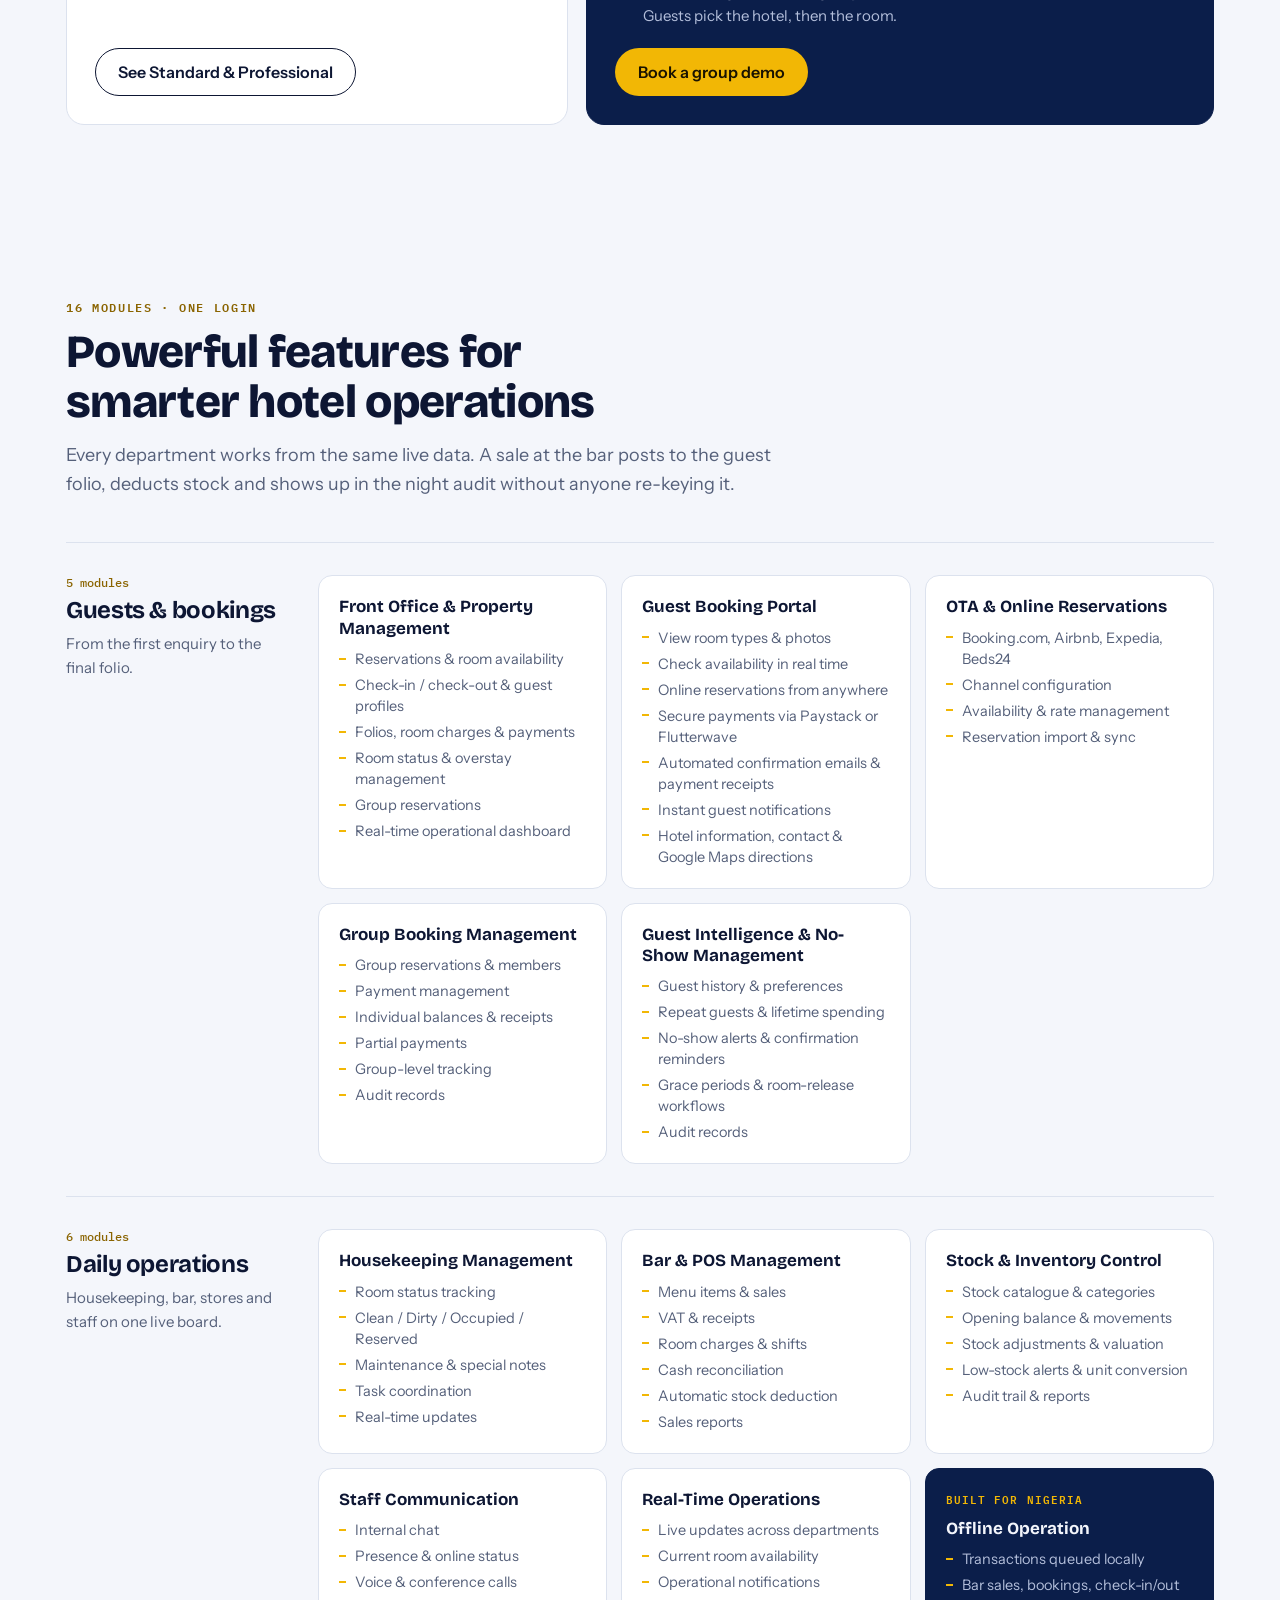
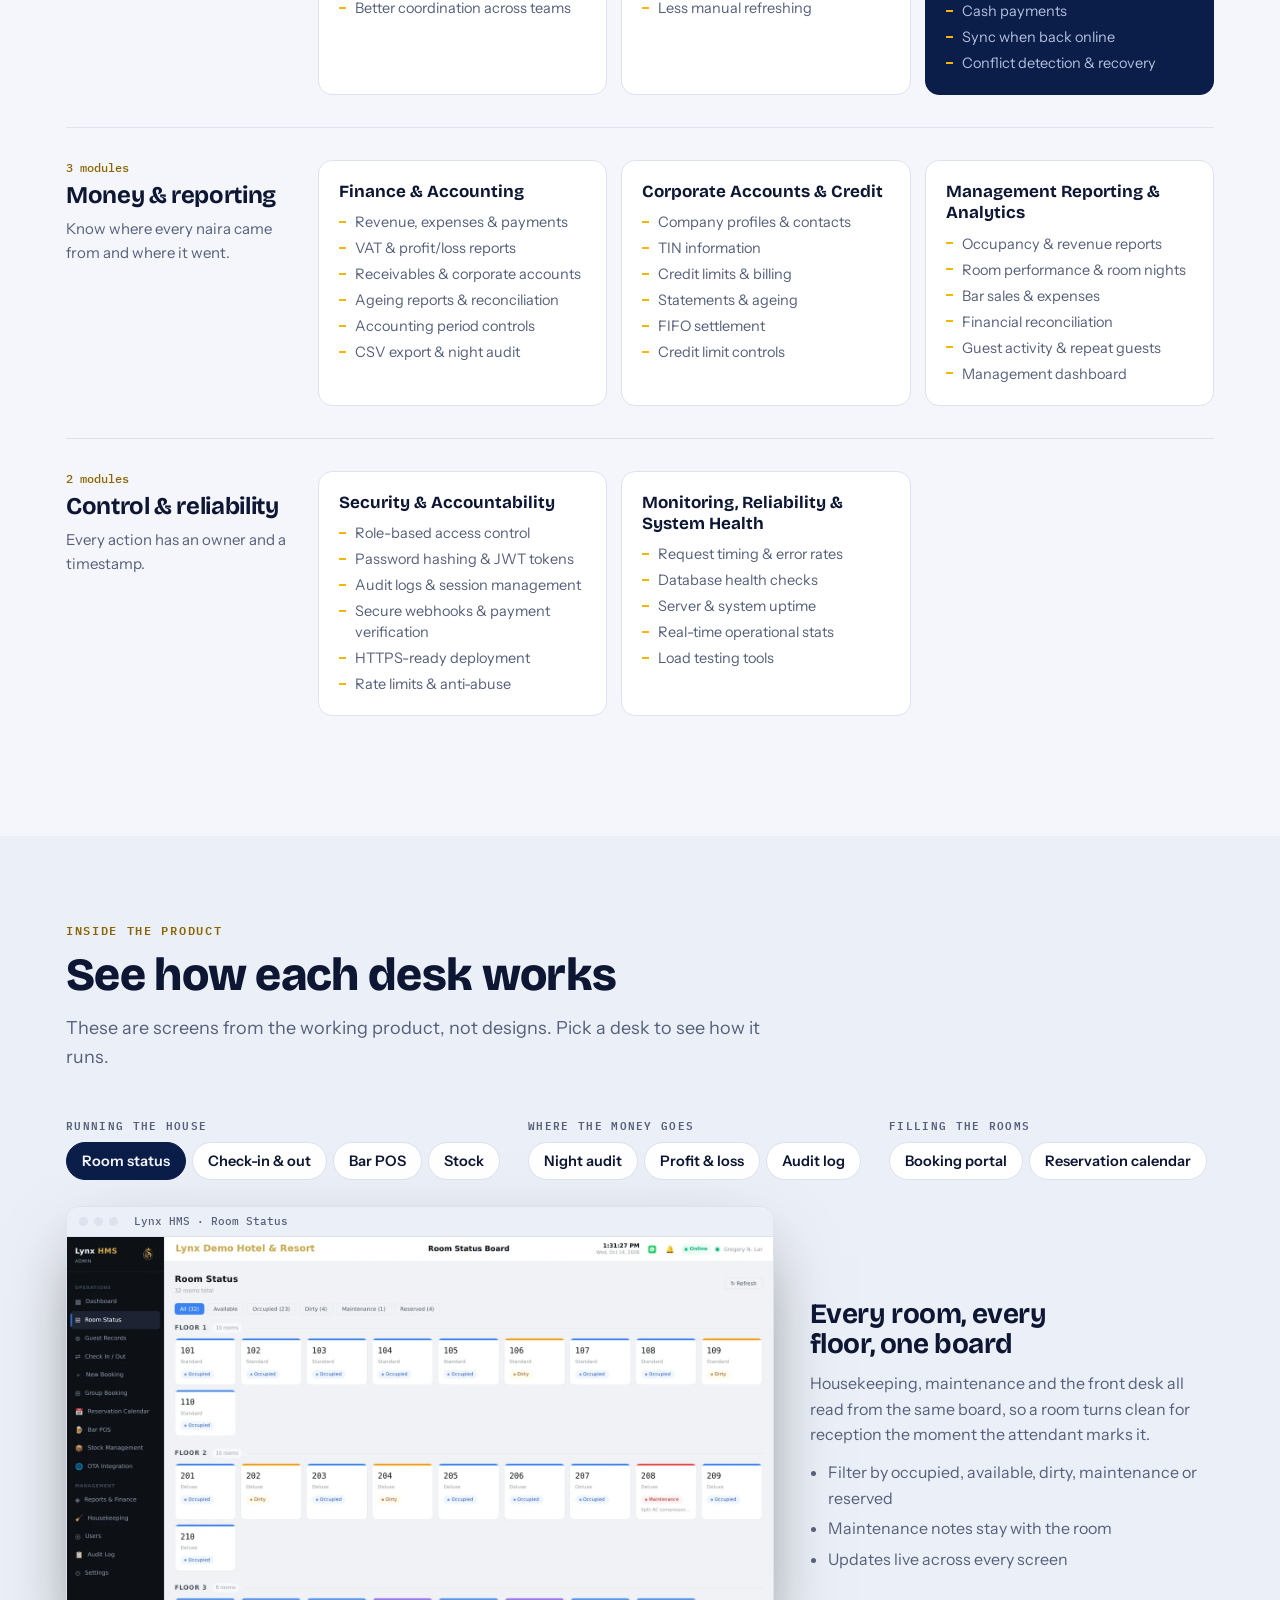
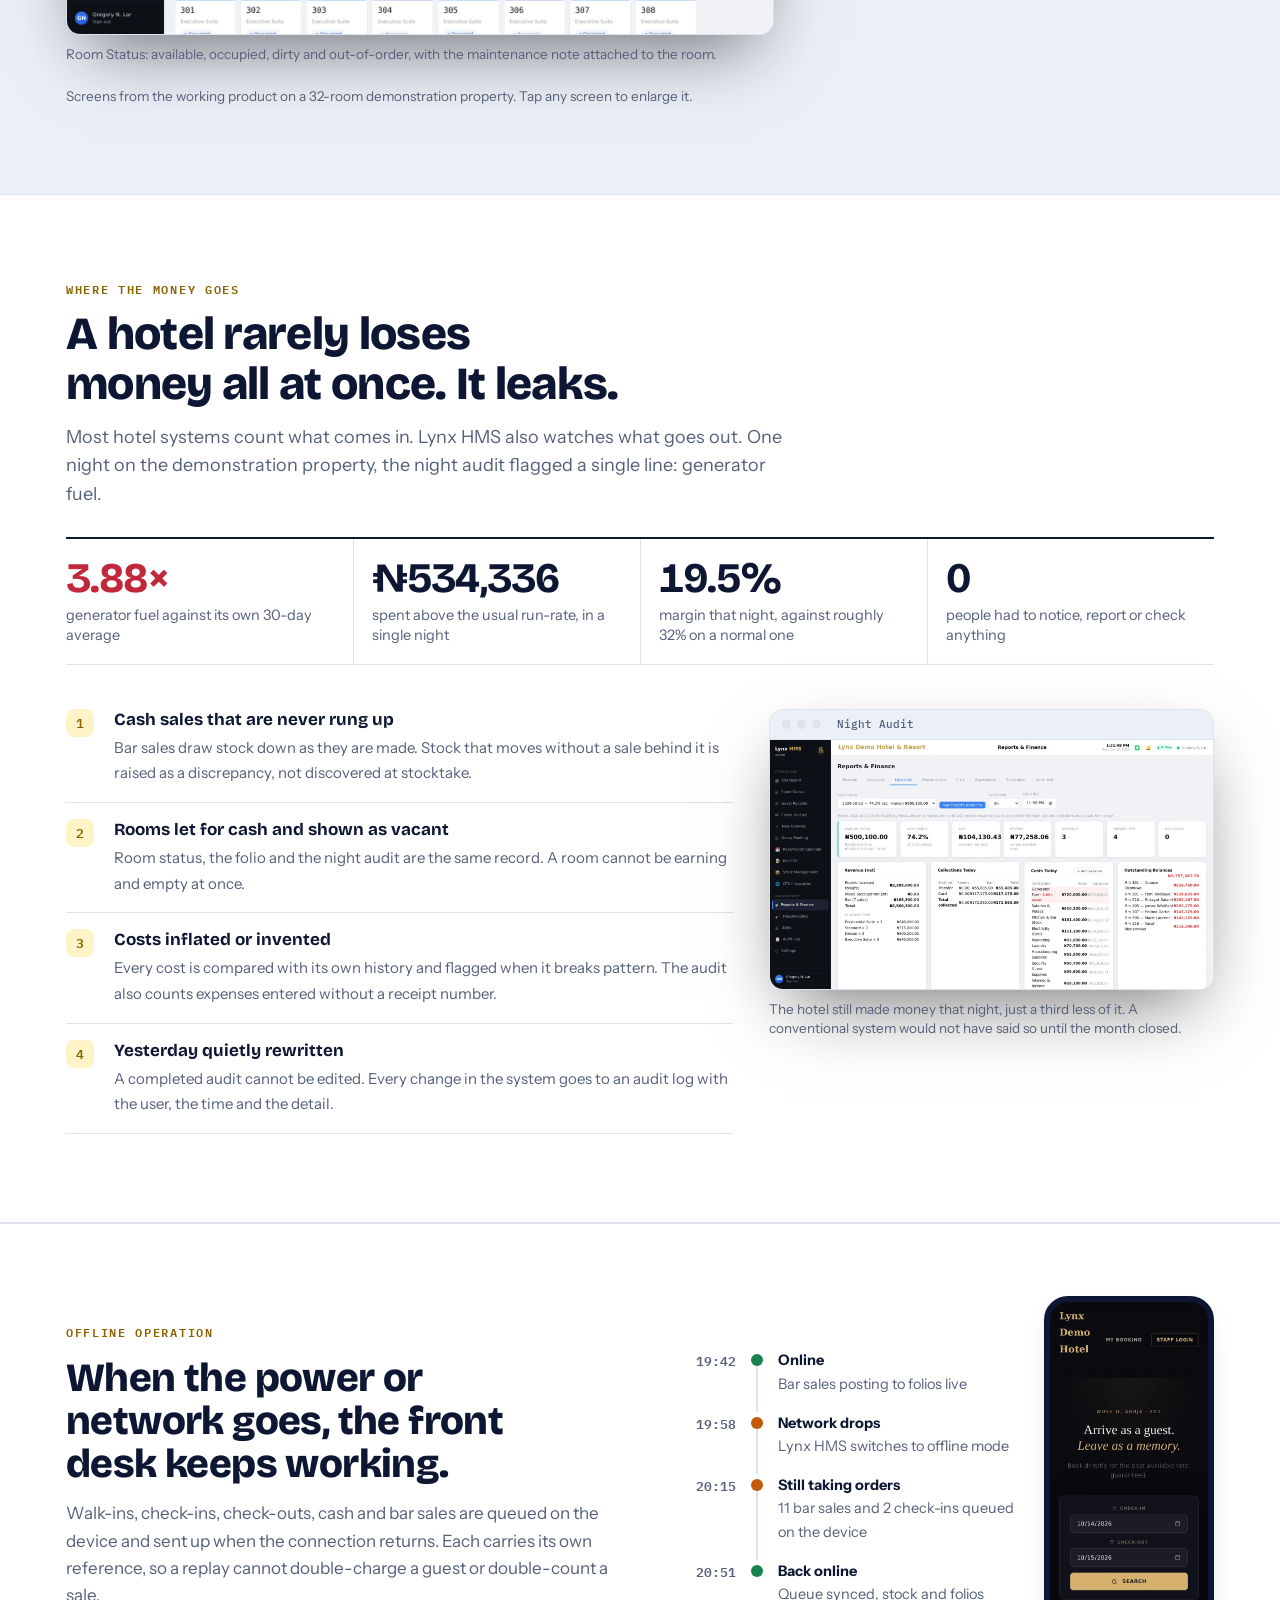
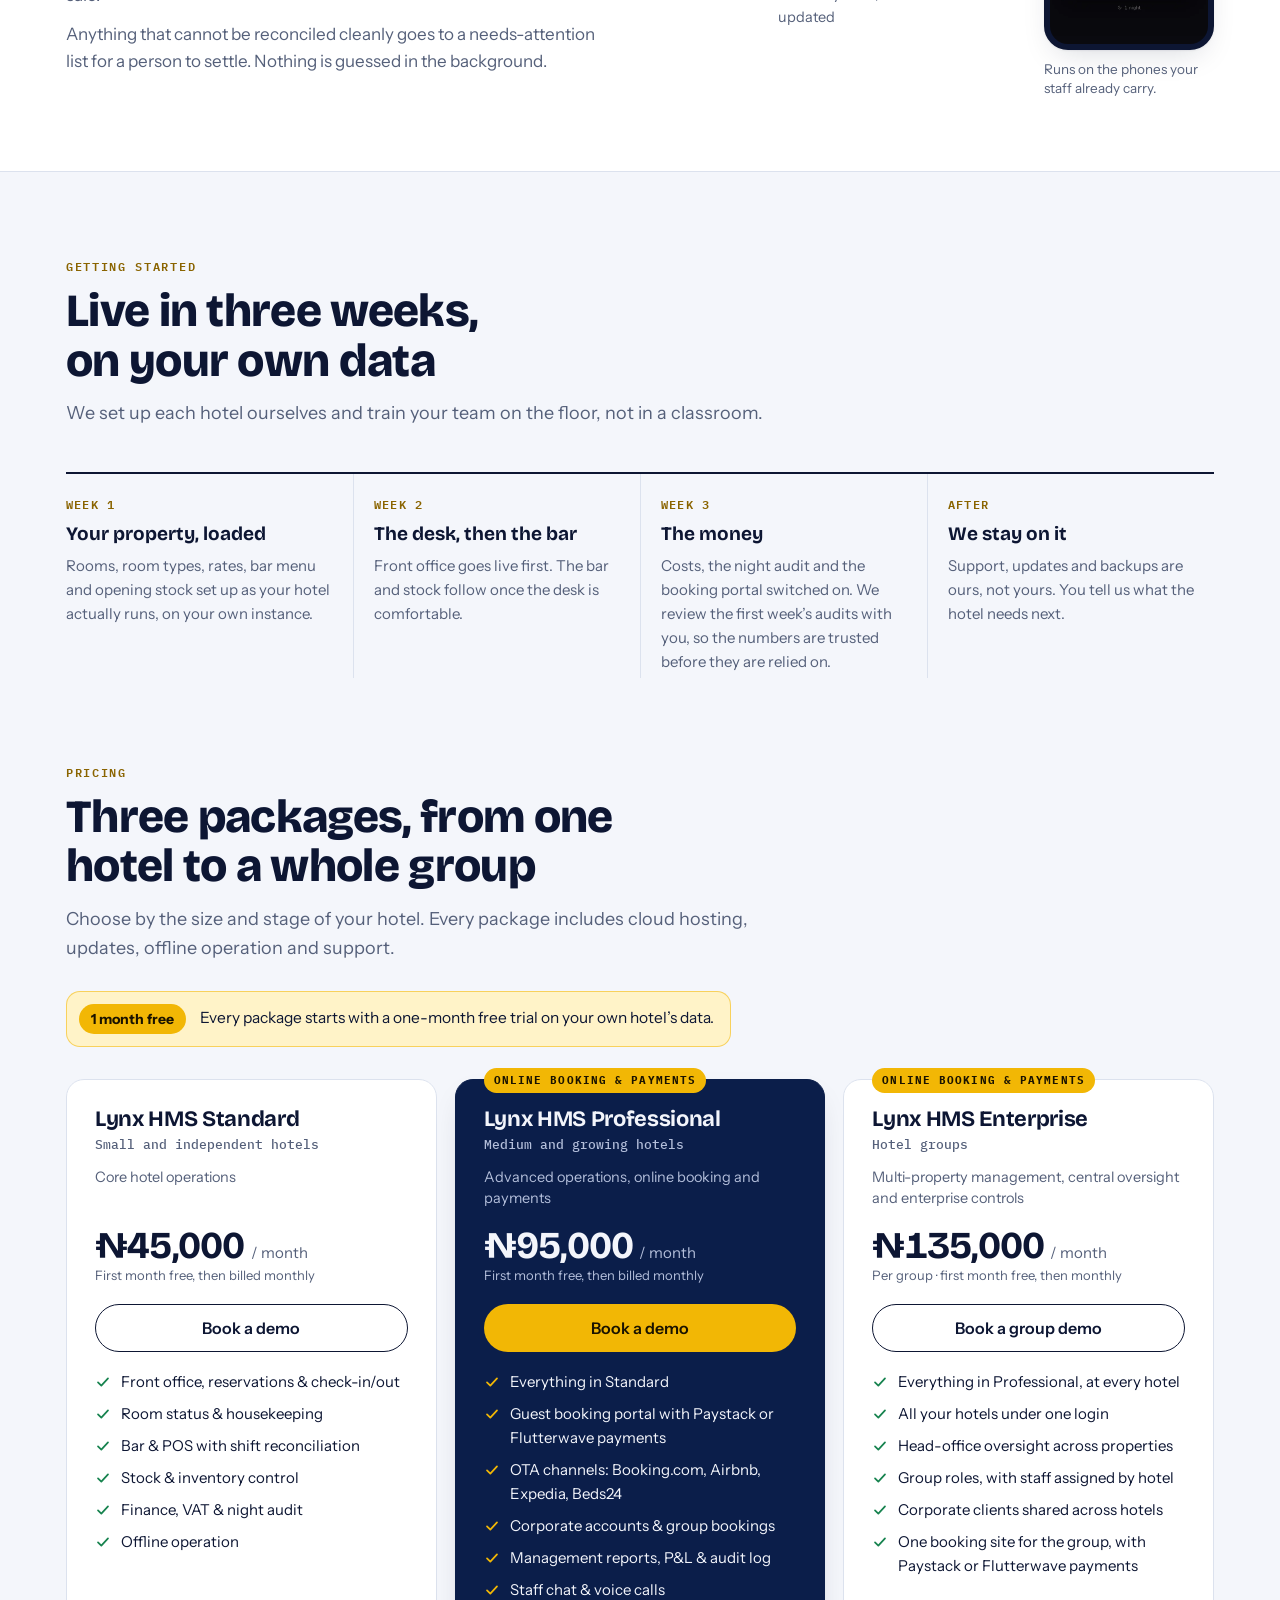
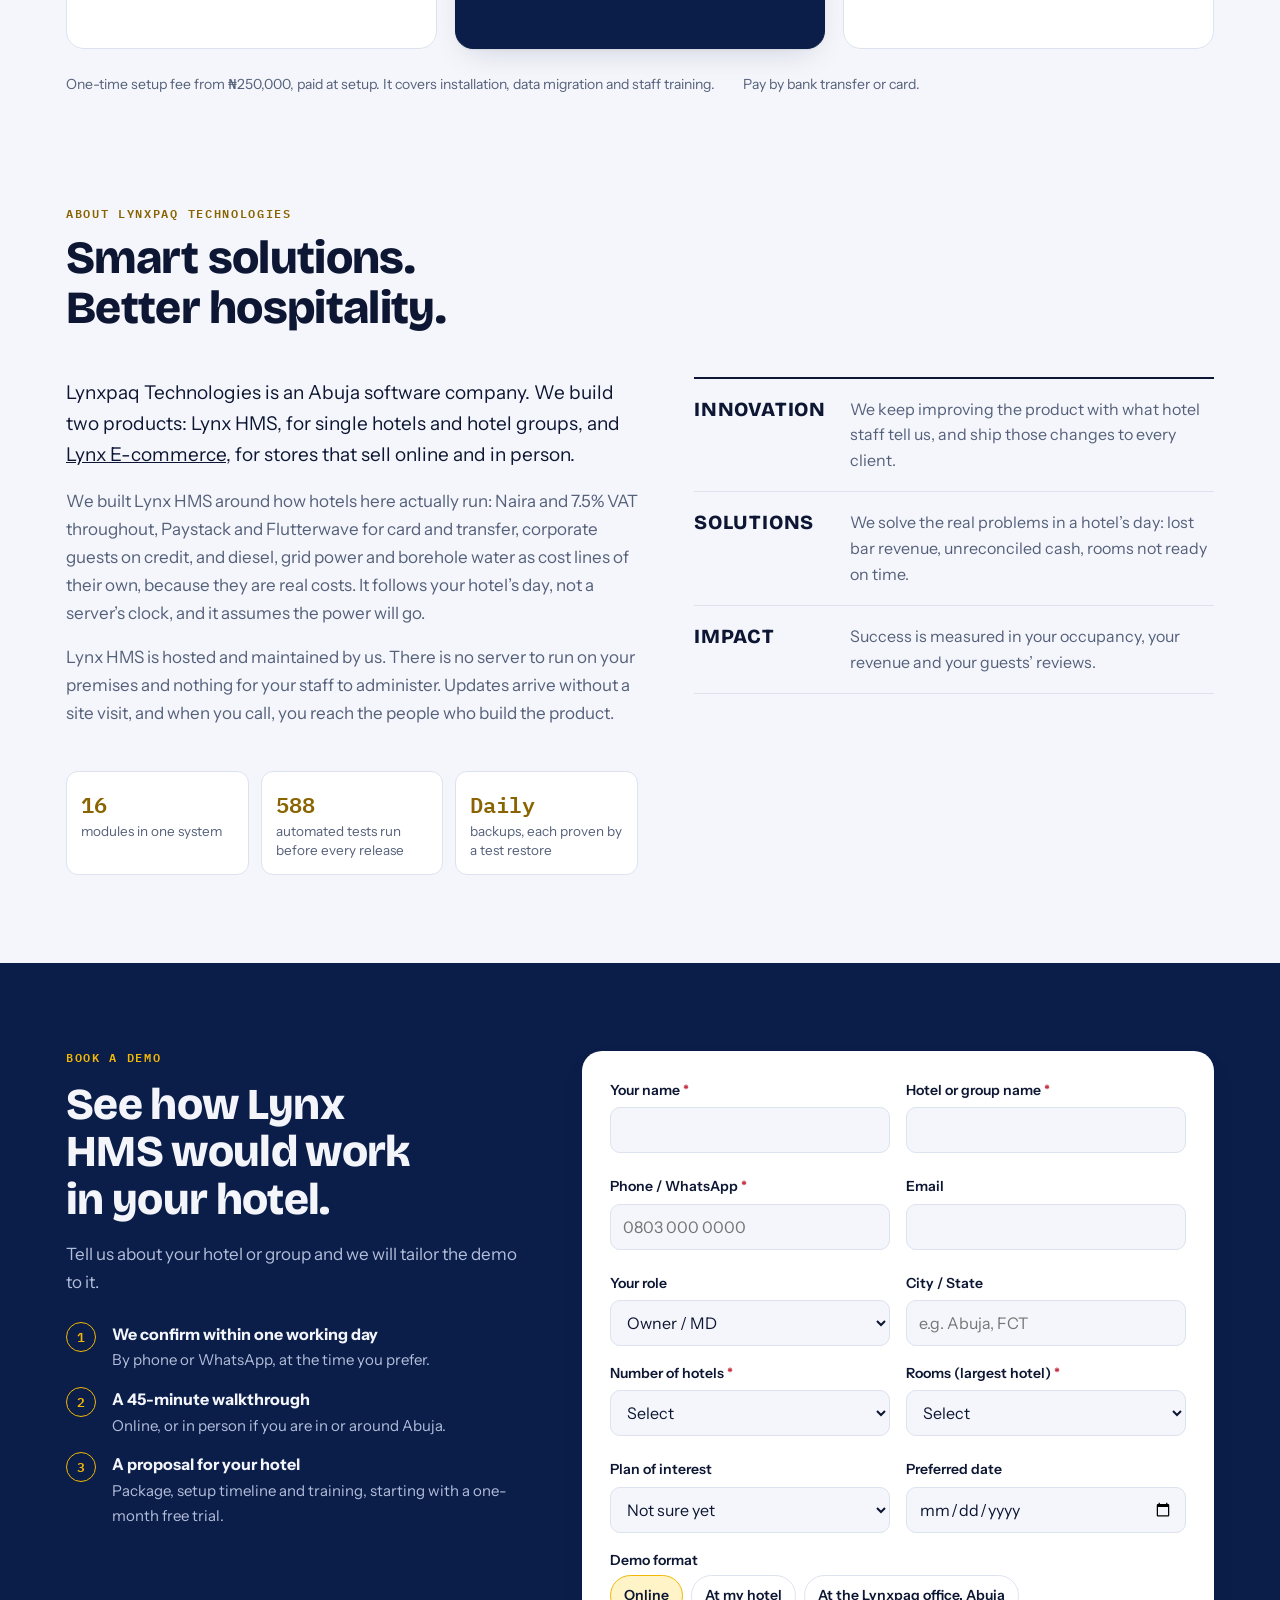
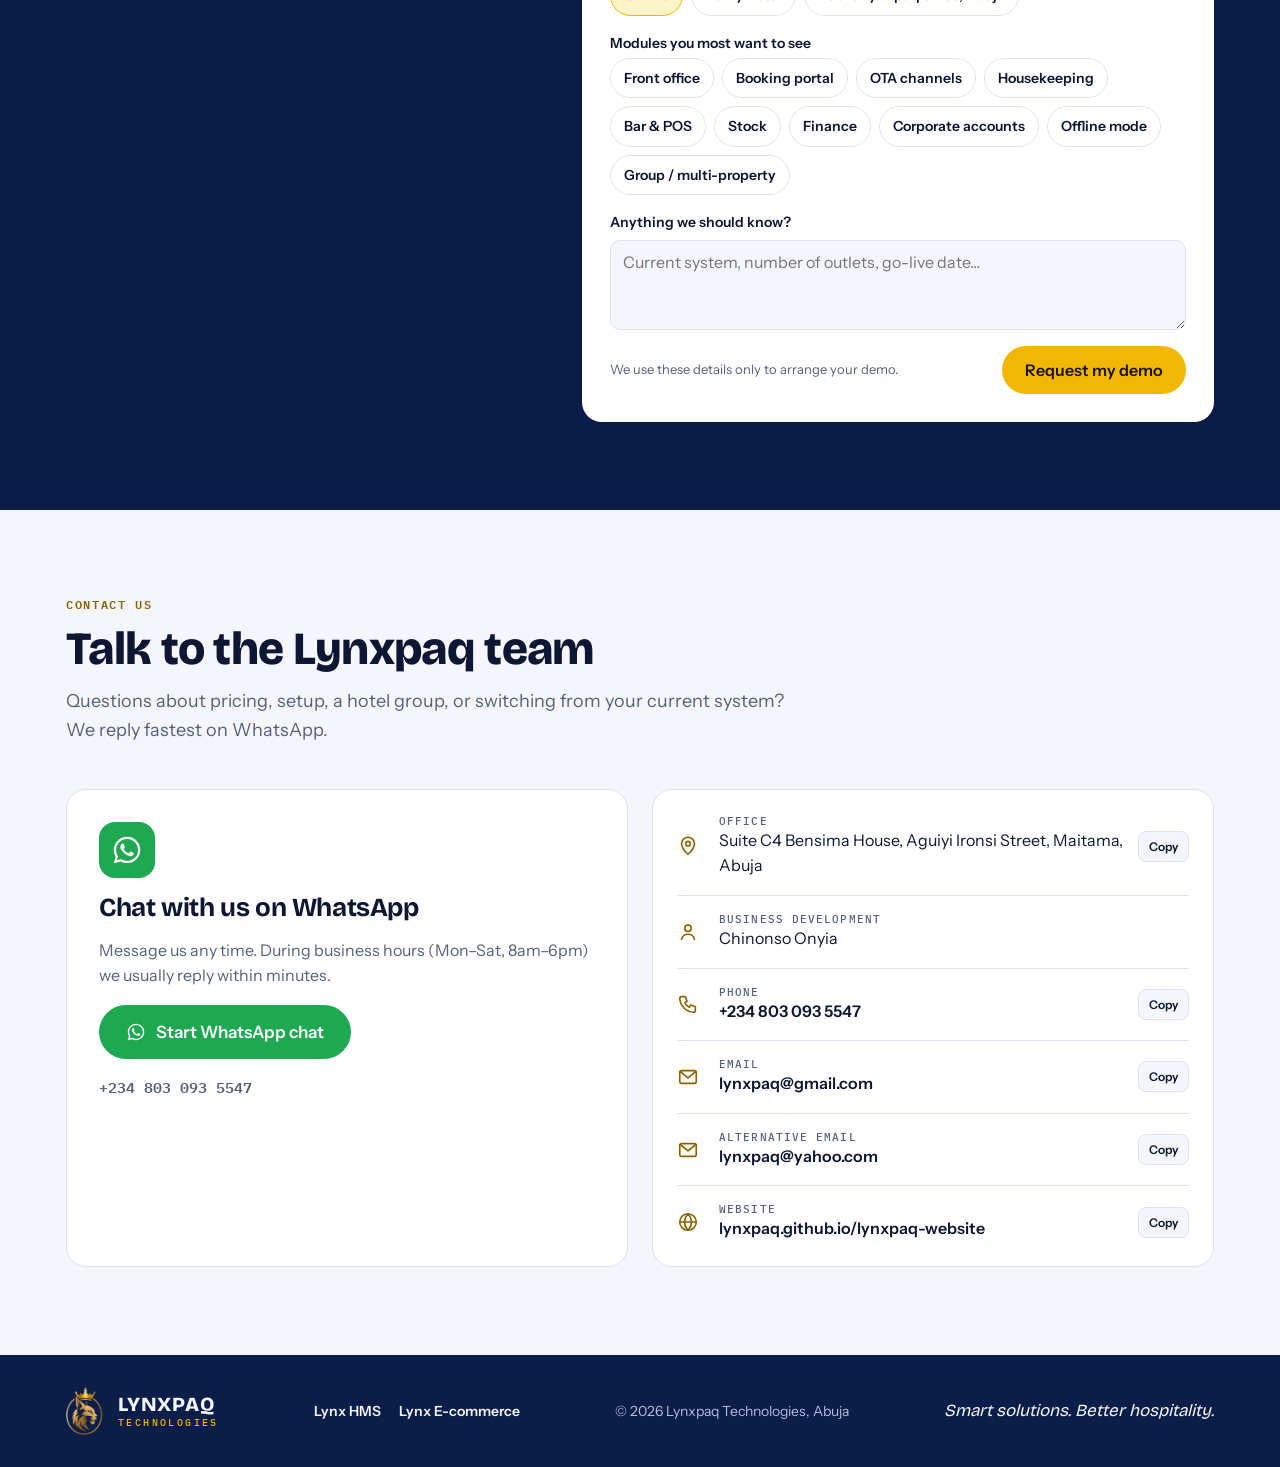
==== commit 8b2633eb: "Pricing packages, new office address, Flutterwave payments Standard N45,000, Professional N95,000, E" ====
--- a/index.html
+++ b/index.html
@@ -70,7 +70,7 @@
         <span>First month free</span>
         <span>One hotel or a whole group</span>
         <span>Naira &amp; 7.5% VAT throughout</span>
-        <span>Paystack card &amp; transfer</span>
+        <span>Paystack &amp; Flutterwave payments</span>
         <span>Booking.com, Airbnb, Expedia, Beds24</span>
         <span>Keeps working offline</span>
       </div>
@@ -115,7 +115,7 @@
         <div class="ed-top"><span class="ed-tag">Single property</span><h3>For one hotel</h3><p>Everything on this page, set up for a single property and its team.</p></div>
         <ul>
           <li><svg aria-hidden="true"><use href="#i-check"/></svg>Front desk, housekeeping, bar, stock and finance in one system</li>
-          <li><svg aria-hidden="true"><use href="#i-check"/></svg>Your own booking portal with Paystack payments (Professional)</li>
+          <li><svg aria-hidden="true"><use href="#i-check"/></svg>Your own booking portal with Paystack or Flutterwave payments (Professional)</li>
           <li><svg aria-hidden="true"><use href="#i-check"/></svg>Night audit, P&amp;L and audit log for the hotel</li>
           <li><svg aria-hidden="true"><use href="#i-check"/></svg>Standard or Professional package</li>
         </ul>
@@ -147,7 +147,7 @@
       <div class="group-h"><span class="count">5 modules</span><h3>Guests &amp; bookings</h3><p>From the first enquiry to the final folio.</p></div>
       <div class="mods">
         <article class="mod"><h4>Front Office &amp; Property Management</h4><ul><li>Reservations &amp; room availability</li><li>Check-in / check-out &amp; guest profiles</li><li>Folios, room charges &amp; payments</li><li>Room status &amp; overstay management</li><li>Group reservations</li><li>Real-time operational dashboard</li></ul></article>
-        <article class="mod"><h4>Guest Booking Portal</h4><ul><li>View room types &amp; photos</li><li>Check availability in real time</li><li>Online reservations from anywhere</li><li>Secure payments via Paystack</li><li>Automated confirmation emails &amp; payment receipts</li><li>Instant guest notifications</li><li>Hotel information, contact &amp; Google Maps directions</li></ul></article>
+        <article class="mod"><h4>Guest Booking Portal</h4><ul><li>View room types &amp; photos</li><li>Check availability in real time</li><li>Online reservations from anywhere</li><li>Secure payments via Paystack or Flutterwave</li><li>Automated confirmation emails &amp; payment receipts</li><li>Instant guest notifications</li><li>Hotel information, contact &amp; Google Maps directions</li></ul></article>
         <article class="mod"><h4>OTA &amp; Online Reservations</h4><ul><li>Booking.com, Airbnb, Expedia, Beds24</li><li>Channel configuration</li><li>Availability &amp; rate management</li><li>Reservation import &amp; sync</li></ul></article>
         <article class="mod"><h4>Group Booking Management</h4><ul><li>Group reservations &amp; members</li><li>Payment management</li><li>Individual balances &amp; receipts</li><li>Partial payments</li><li>Group-level tracking</li><li>Audit records</li></ul></article>
         <article class="mod"><h4>Guest Intelligence &amp; No-Show Management</h4><ul><li>Guest history &amp; preferences</li><li>Repeat guests &amp; lifetime spending</li><li>No-show alerts &amp; confirmation reminders</li><li>Grace periods &amp; room-release workflows</li><li>Audit records</li></ul></article>
@@ -261,9 +261,9 @@
     <div class="shot" role="tabpanel" id="p-portal" aria-labelledby="t-portal" hidden>
       <figure style="margin:0;min-width:0">
         <div class="frame"><div class="bar"><i></i><i></i><i></i><em>Lynx HMS · Guest booking portal</em></div><button class="zoom" type="button" data-full="assets/screens/portal_home.webp"><img src="assets/screens/portal_home.webp" width="1600" height="900" loading="lazy" alt="Hotel’s own booking website with check-in and check-out search"></button></div>
-        <figcaption class="cap">Guest portal: live availability and rates, card and transfer through Paystack, confirmation by email on payment.</figcaption>
-      </figure>
-      <div class="shot-copy"><h3>A booking site that belongs to the hotel</h3><p>Your name, your rooms, your rates. It competes with the agencies for the bookings that were always going to come to you: repeat guests, corporate accounts and callers.</p><ul><li>Pay by card or transfer through Paystack</li><li>Instant confirmation and receipt by email</li><li>OTA reservations still import alongside</li></ul><div class="mini-stats"><div><b>15–20%</b><span>typical OTA commission per booking</span></div><div><b>0%</b><span>commission on a booking through your own portal</span></div></div></div>
+        <figcaption class="cap">Guest portal: live availability and rates, card and transfer through Paystack or Flutterwave, confirmation by email on payment.</figcaption>
+      </figure>
+      <div class="shot-copy"><h3>A booking site that belongs to the hotel</h3><p>Your name, your rooms, your rates. It competes with the agencies for the bookings that were always going to come to you: repeat guests, corporate accounts and callers.</p><ul><li>Pay by card or transfer through Paystack or Flutterwave</li><li>Instant confirmation and receipt by email</li><li>OTA reservations still import alongside</li></ul><div class="mini-stats"><div><b>15–20%</b><span>typical OTA commission per booking</span></div><div><b>0%</b><span>commission on a booking through your own portal</span></div></div></div>
     </div>
     <div class="shot" role="tabpanel" id="p-cal" aria-labelledby="t-cal" hidden>
       <figure style="margin:0;min-width:0">
@@ -371,7 +371,7 @@
         <a class="btn btn-gold" href="#demo" data-plan="Professional">Book a demo</a>
         <ul>
           <li><svg aria-hidden="true"><use href="#i-check"/></svg>Everything in Standard</li>
-          <li><svg aria-hidden="true"><use href="#i-check"/></svg>Guest booking portal with Paystack payments</li>
+          <li><svg aria-hidden="true"><use href="#i-check"/></svg>Guest booking portal with Paystack or Flutterwave payments</li>
           <li><svg aria-hidden="true"><use href="#i-check"/></svg>OTA channels: Booking.com, Airbnb, Expedia, Beds24</li>
           <li><svg aria-hidden="true"><use href="#i-check"/></svg>Corporate accounts &amp; group bookings</li>
           <li><svg aria-hidden="true"><use href="#i-check"/></svg>Management reports, P&amp;L &amp; audit log</li>
@@ -390,7 +390,7 @@
           <li><svg aria-hidden="true"><use href="#i-check"/></svg>Head-office oversight across properties</li>
           <li><svg aria-hidden="true"><use href="#i-check"/></svg>Group roles, with staff assigned by hotel</li>
           <li><svg aria-hidden="true"><use href="#i-check"/></svg>Corporate clients shared across hotels</li>
-          <li><svg aria-hidden="true"><use href="#i-check"/></svg>One booking site for the group, with Paystack payments</li>
+          <li><svg aria-hidden="true"><use href="#i-check"/></svg>One booking site for the group, with Paystack or Flutterwave payments</li>
         </ul>
         <span></span>
       </article>
@@ -411,7 +411,7 @@
     <div class="about-grid">
       <div class="lead">
         <p>Lynxpaq Technologies is an Abuja software company. We build two products: Lynx HMS, for single hotels and hotel groups, and <a href="ecommerce.html">Lynx E-commerce</a>, for stores that sell online and in person.</p>
-        <p>We built Lynx HMS around how hotels here actually run: Naira and 7.5% VAT throughout, Paystack for card and transfer, corporate guests on credit, and diesel, grid power and borehole water as cost lines of their own, because they are real costs. It follows your hotel’s day, not a server’s clock, and it assumes the power will go.</p>
+        <p>We built Lynx HMS around how hotels here actually run: Naira and 7.5% VAT throughout, Paystack and Flutterwave for card and transfer, corporate guests on credit, and diesel, grid power and borehole water as cost lines of their own, because they are real costs. It follows your hotel’s day, not a server’s clock, and it assumes the power will go.</p>
         <p>Lynx HMS is hosted and maintained by us. There is no server to run on your premises and nothing for your staff to administer. Updates arrive without a site visit, and when you call, you reach the people who build the product.</p>
         <div class="facts">
           <div class="fact"><b>16</b><span>modules in one system</span></div>
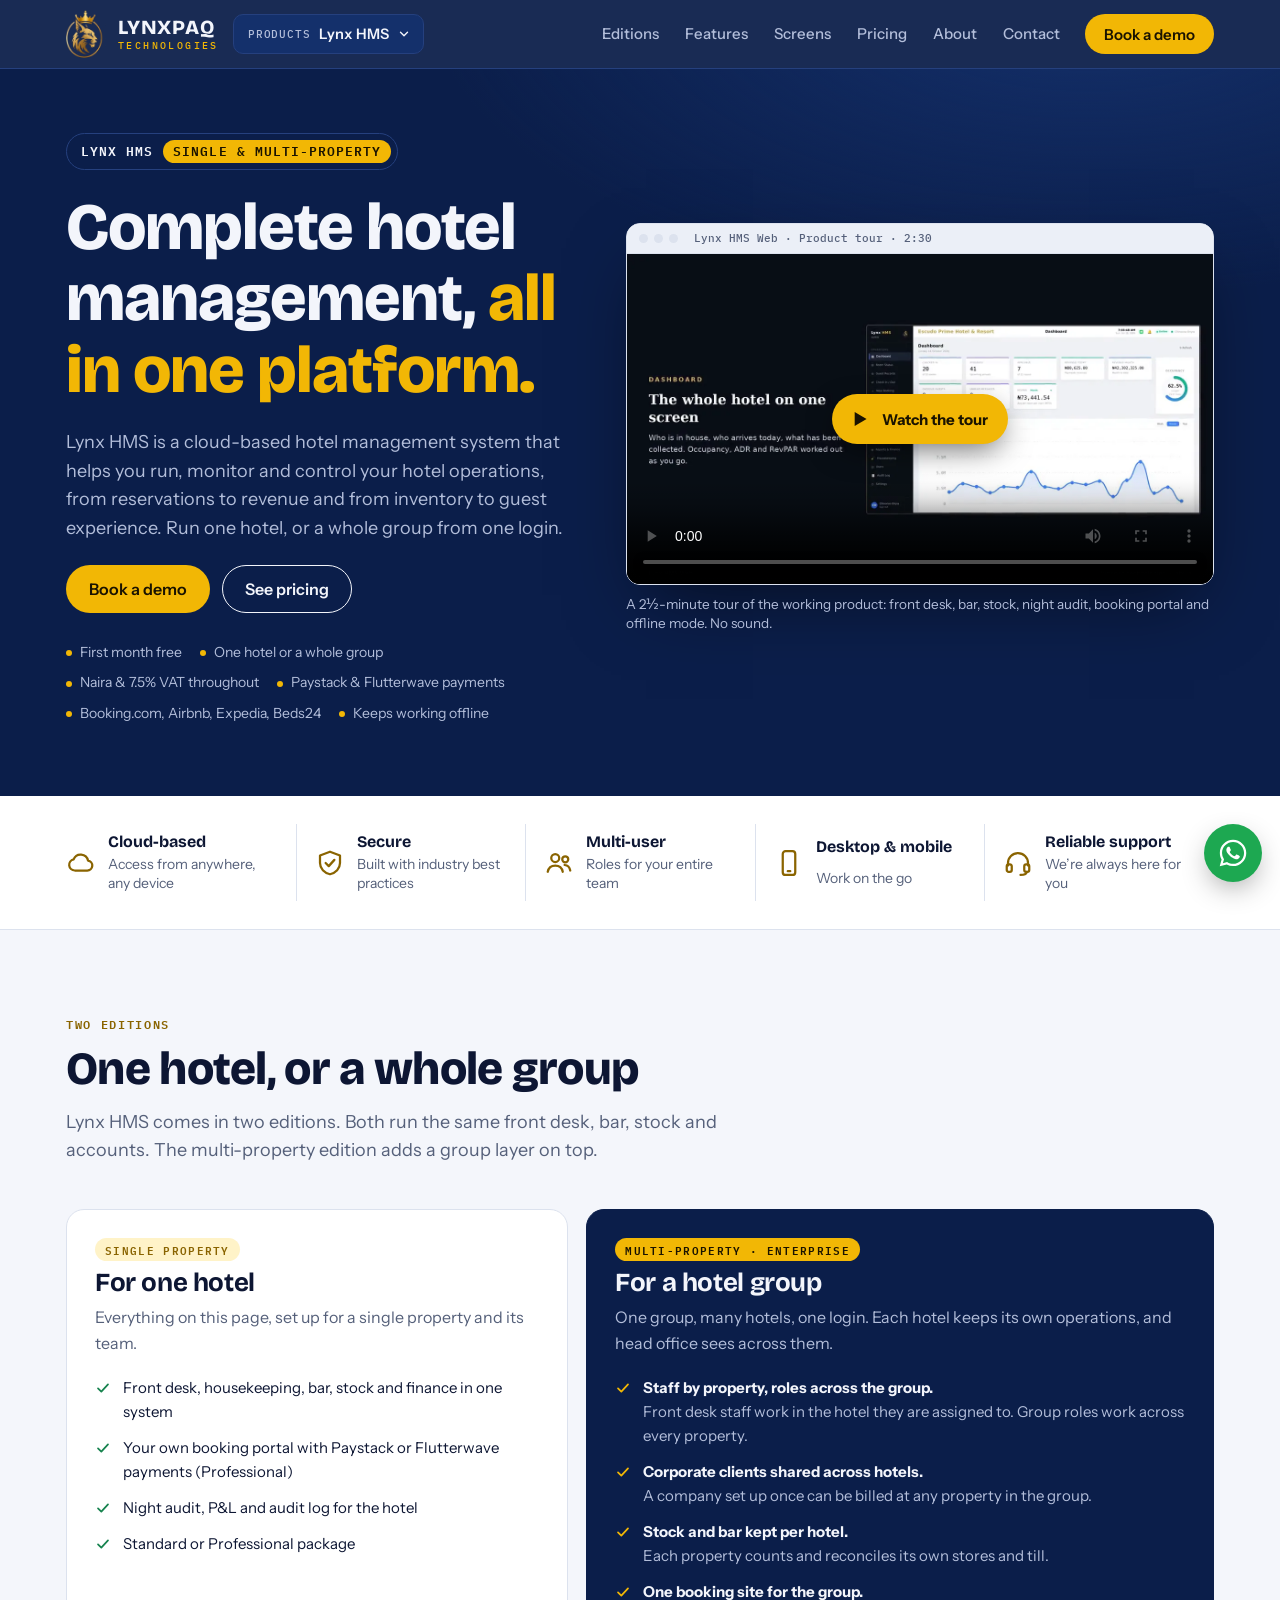
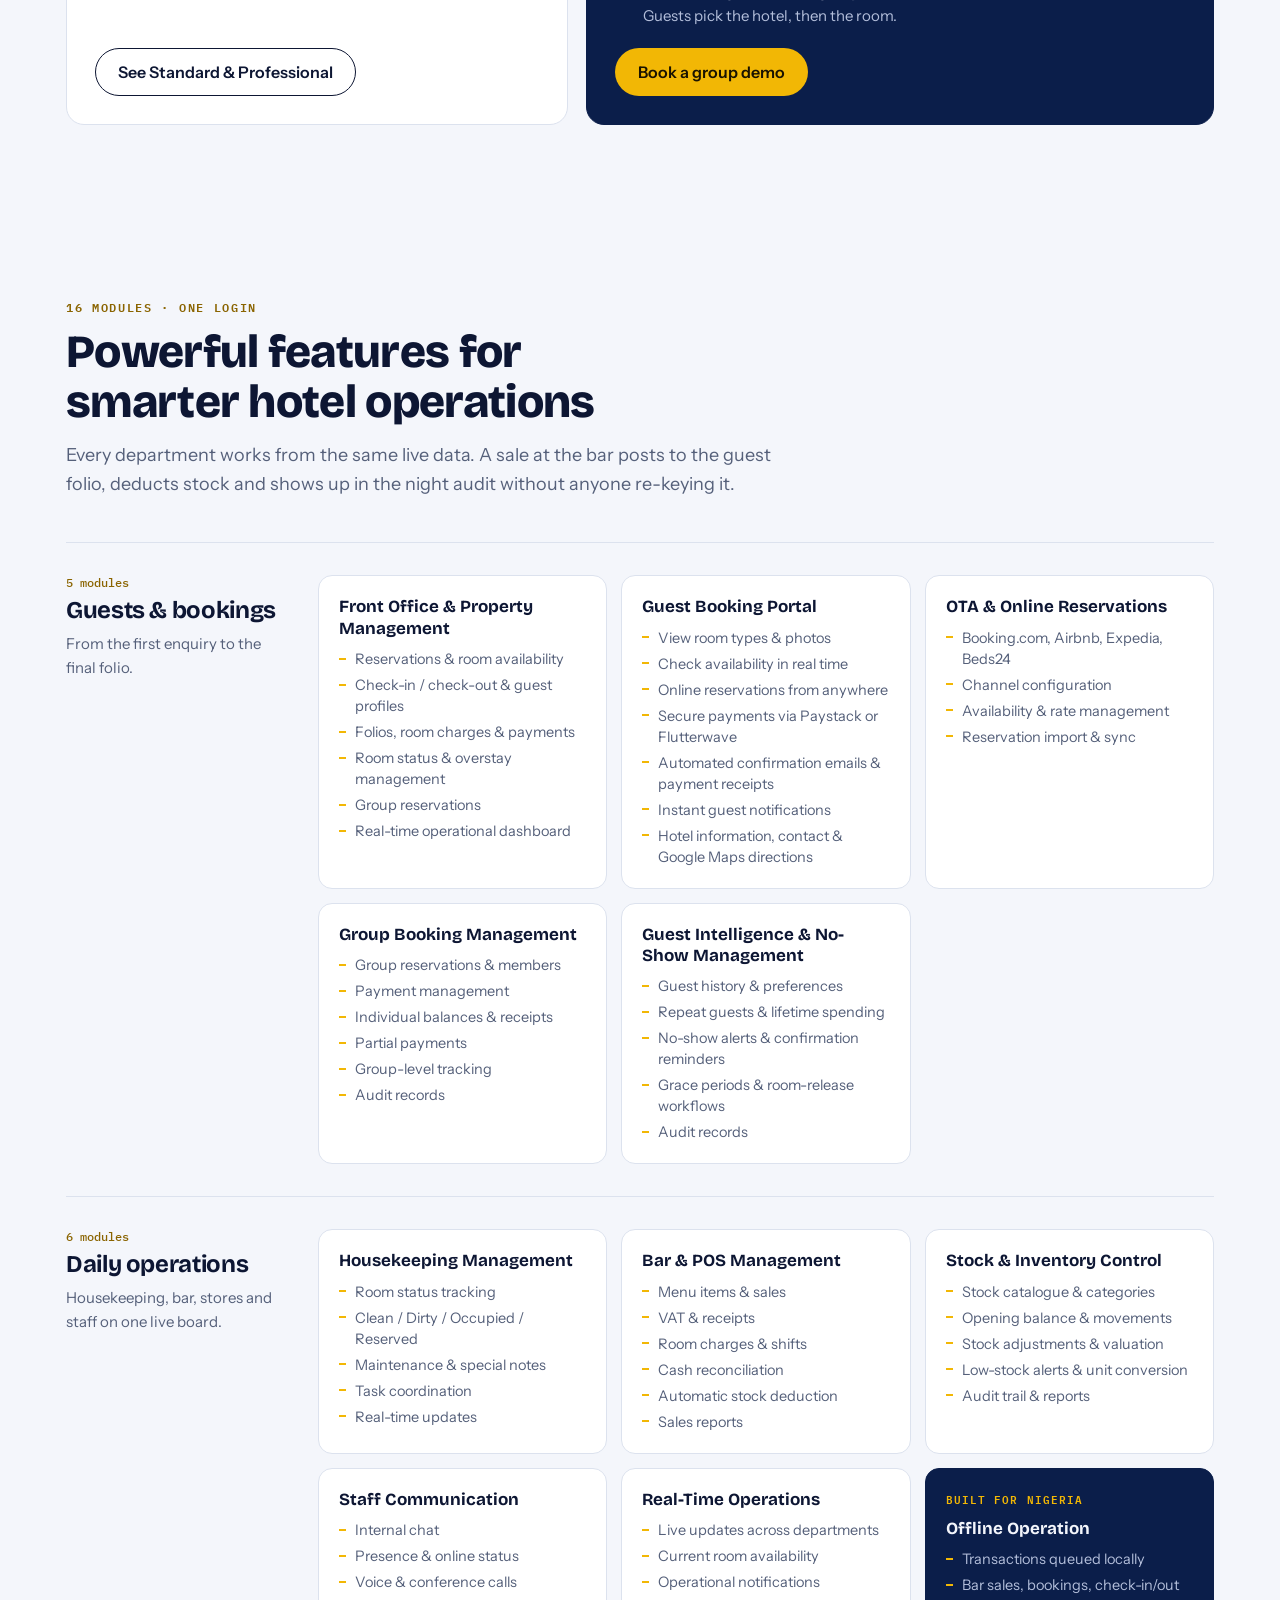
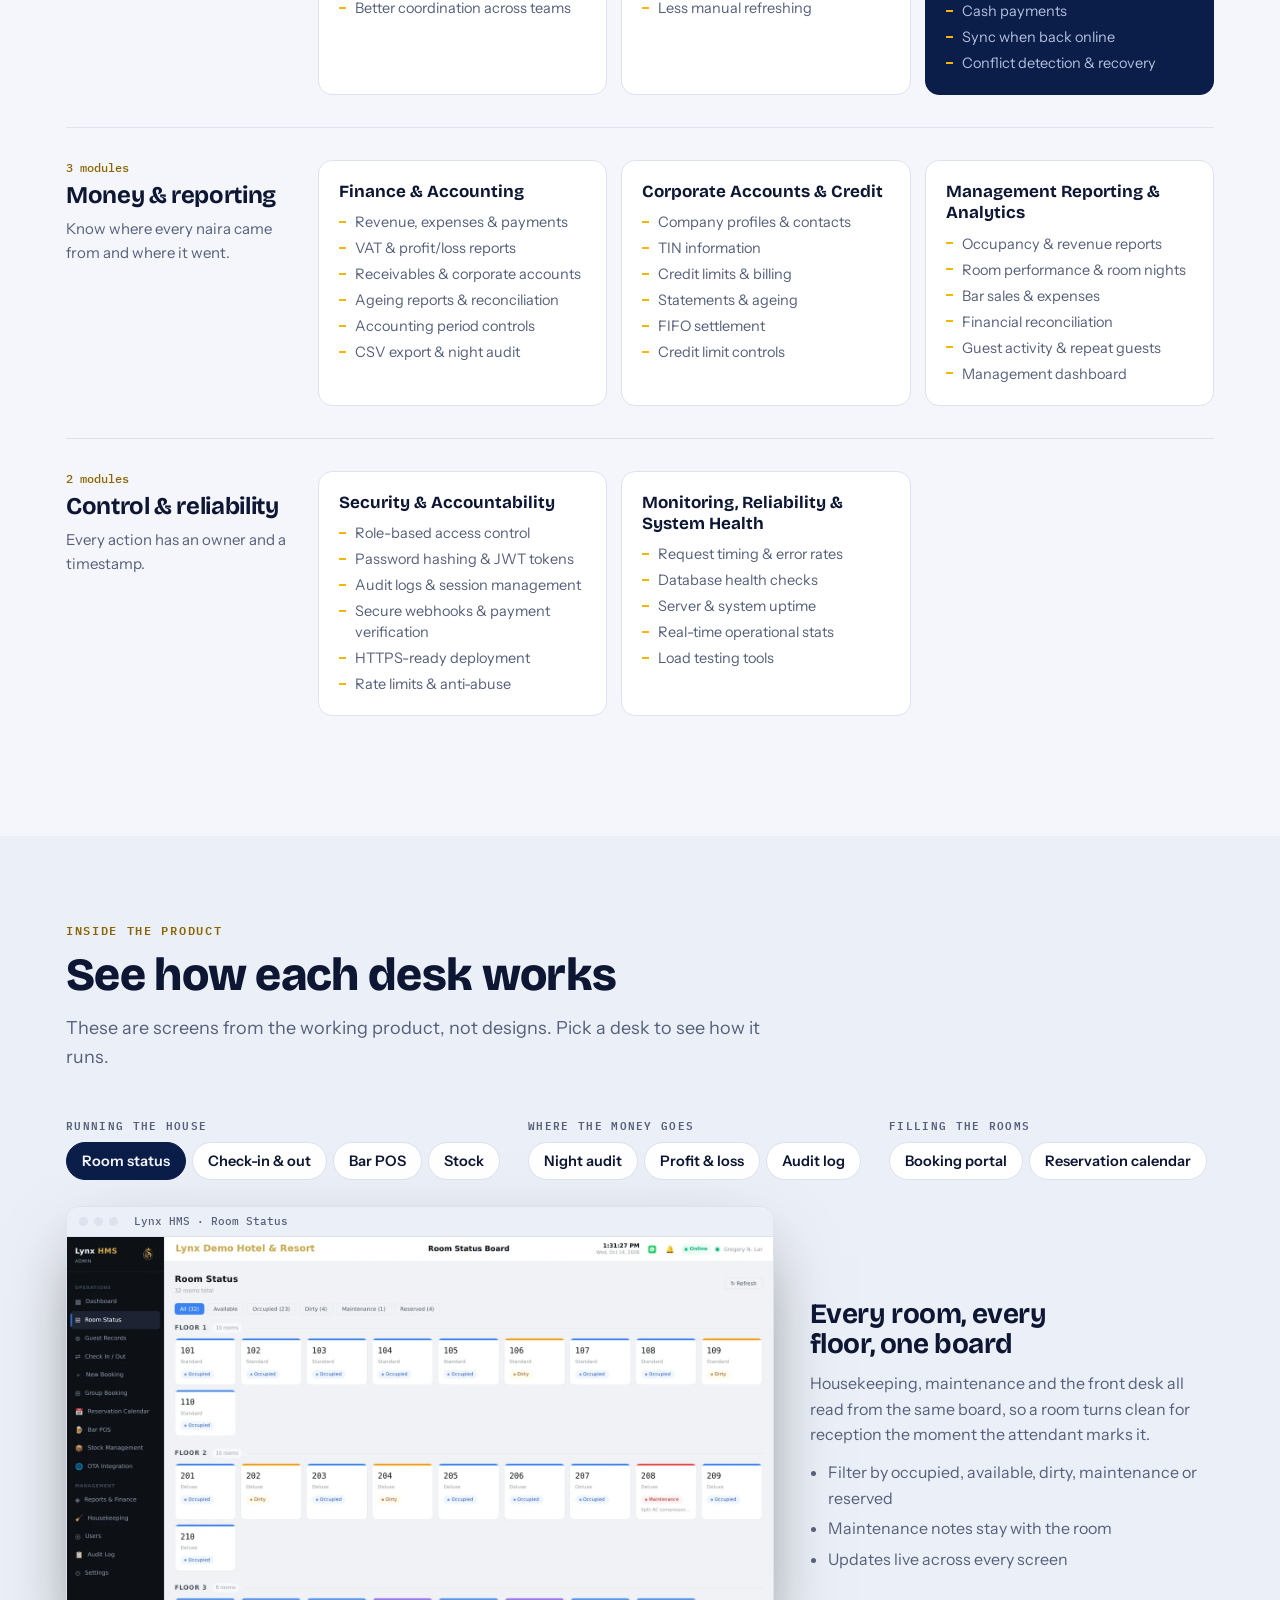
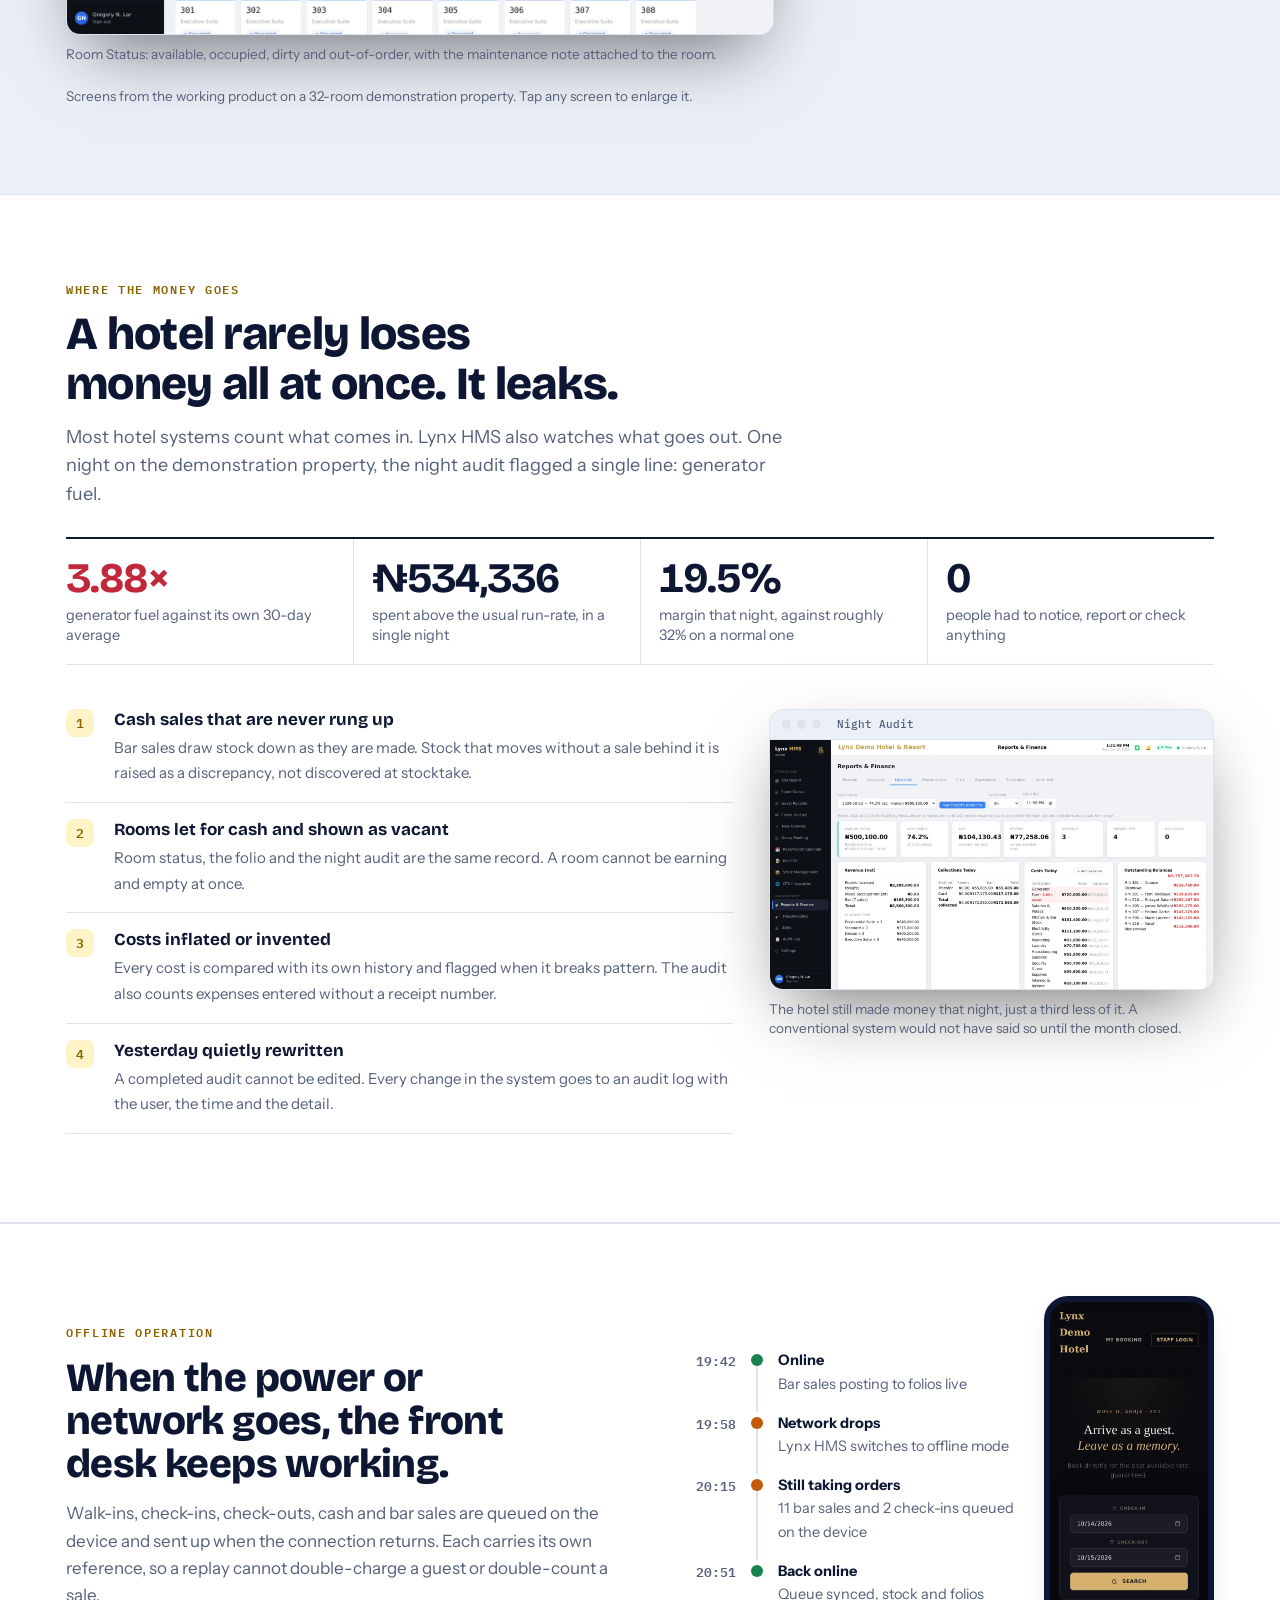
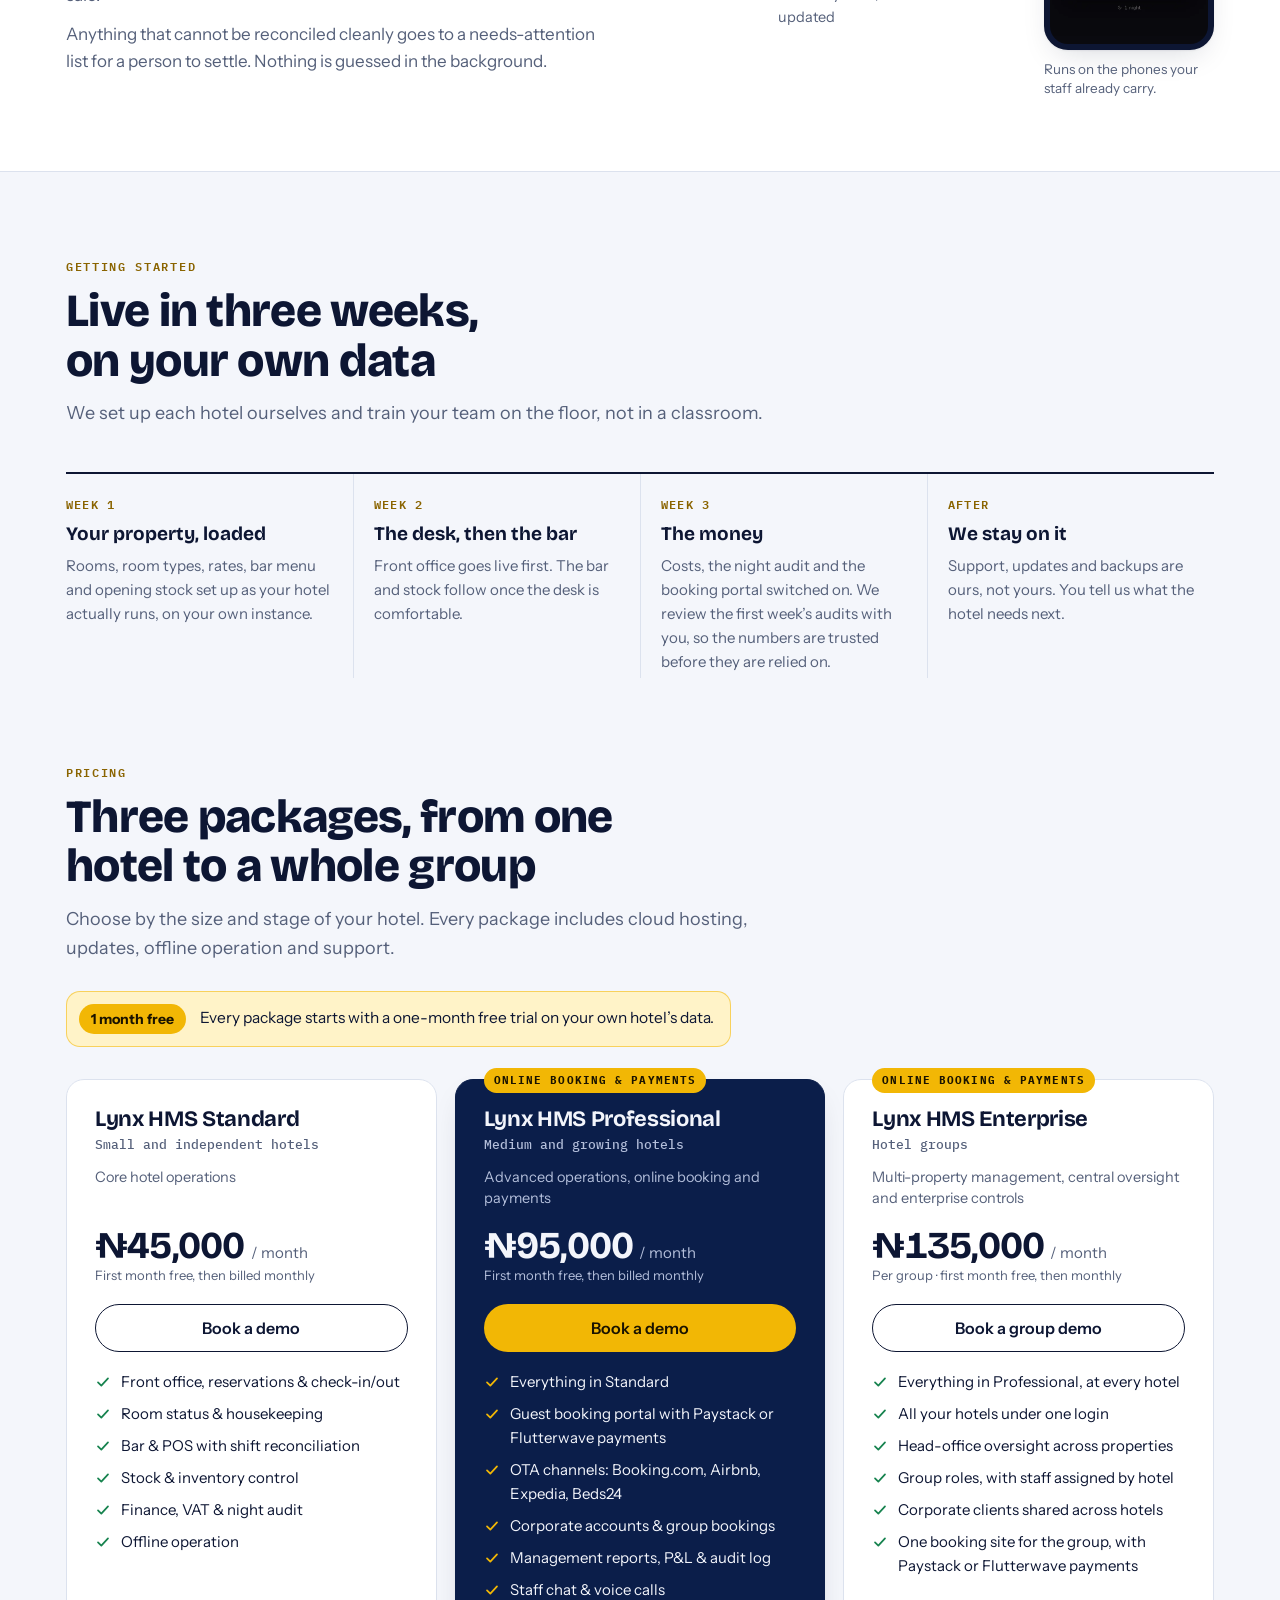
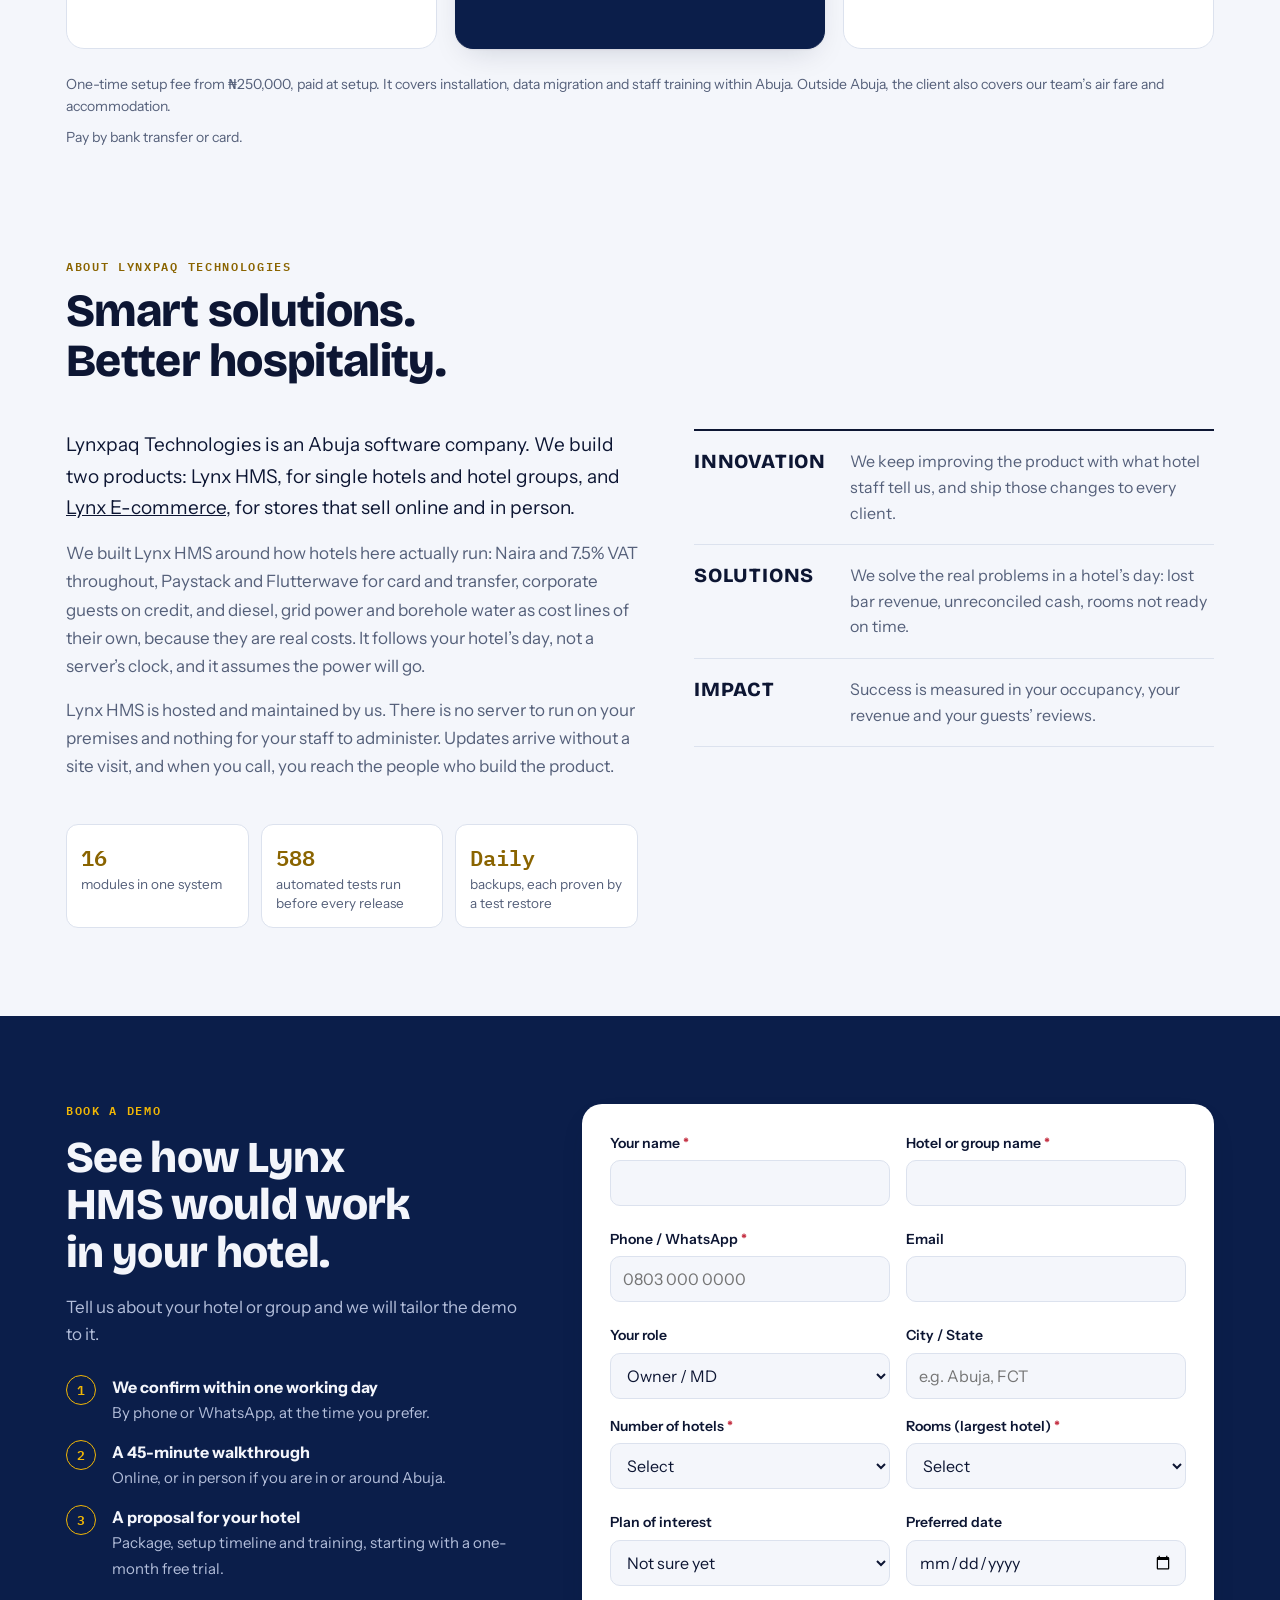
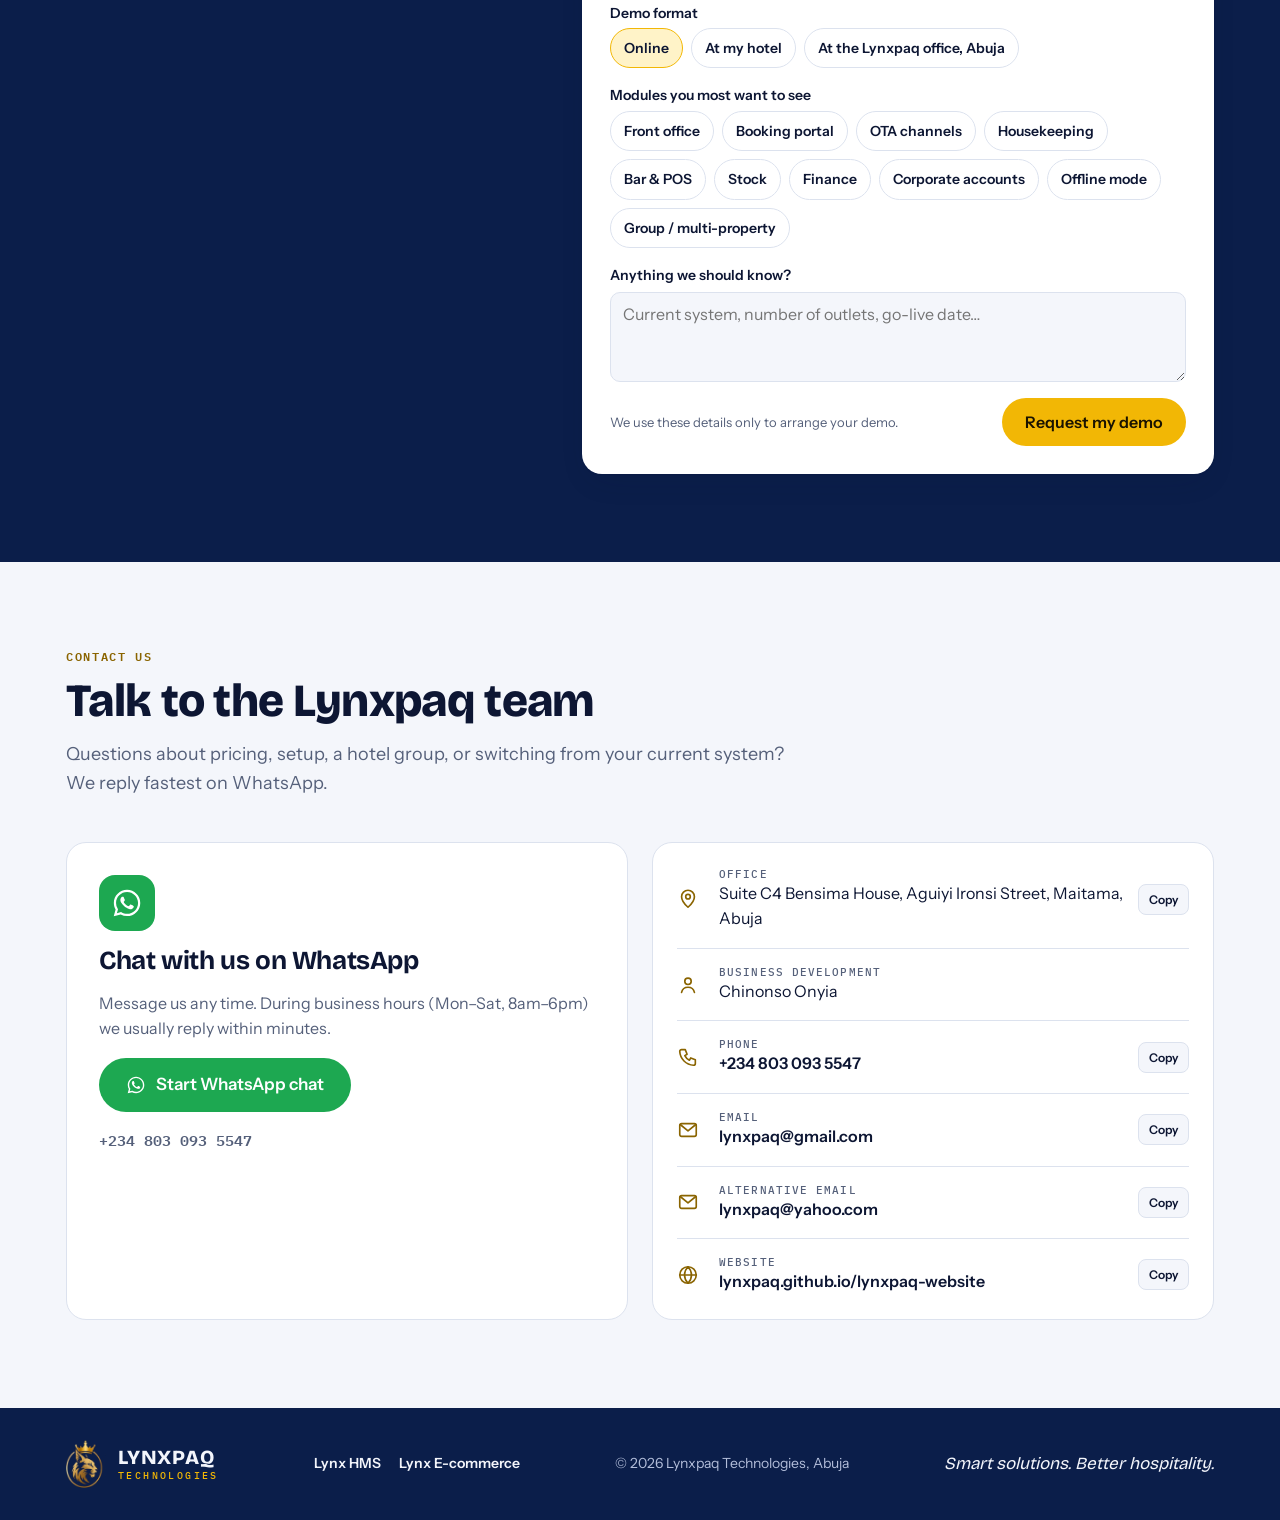
==== commit d59e7140: "Pricing packages, setup terms, new office address, Flutterwave Standard N45,000, Professional N95,00" ====
--- a/index.html
+++ b/index.html
@@ -396,7 +396,7 @@
       </article>
     </div>
     <div class="price-notes">
-      <span>One-time setup fee from ₦250,000, paid at setup. It covers installation, data migration and staff training.</span>
+      <span>One-time setup fee from ₦250,000, paid at setup. It covers installation, data migration and staff training within Abuja. Outside Abuja, the client also covers our team’s air fare and accommodation.</span>
       <span>Pay by bank transfer or card.</span>
     </div>
   </div>
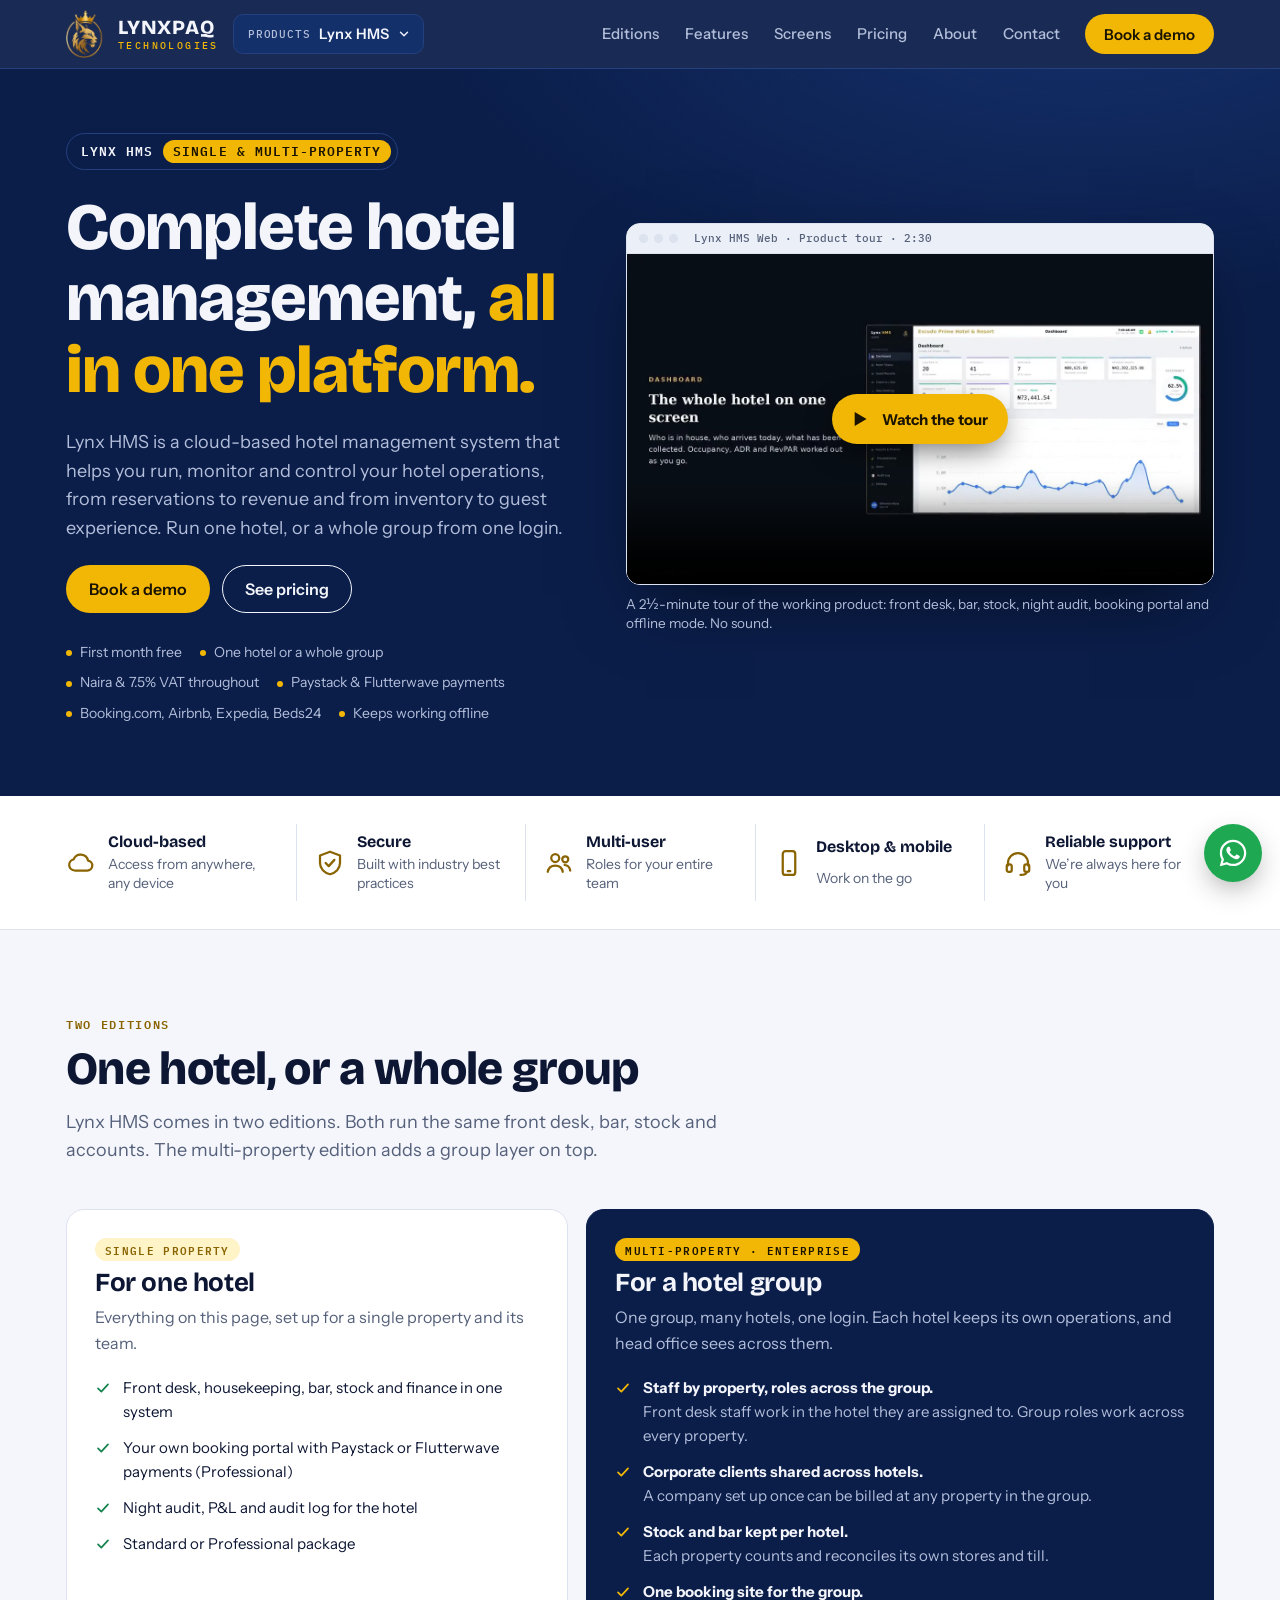
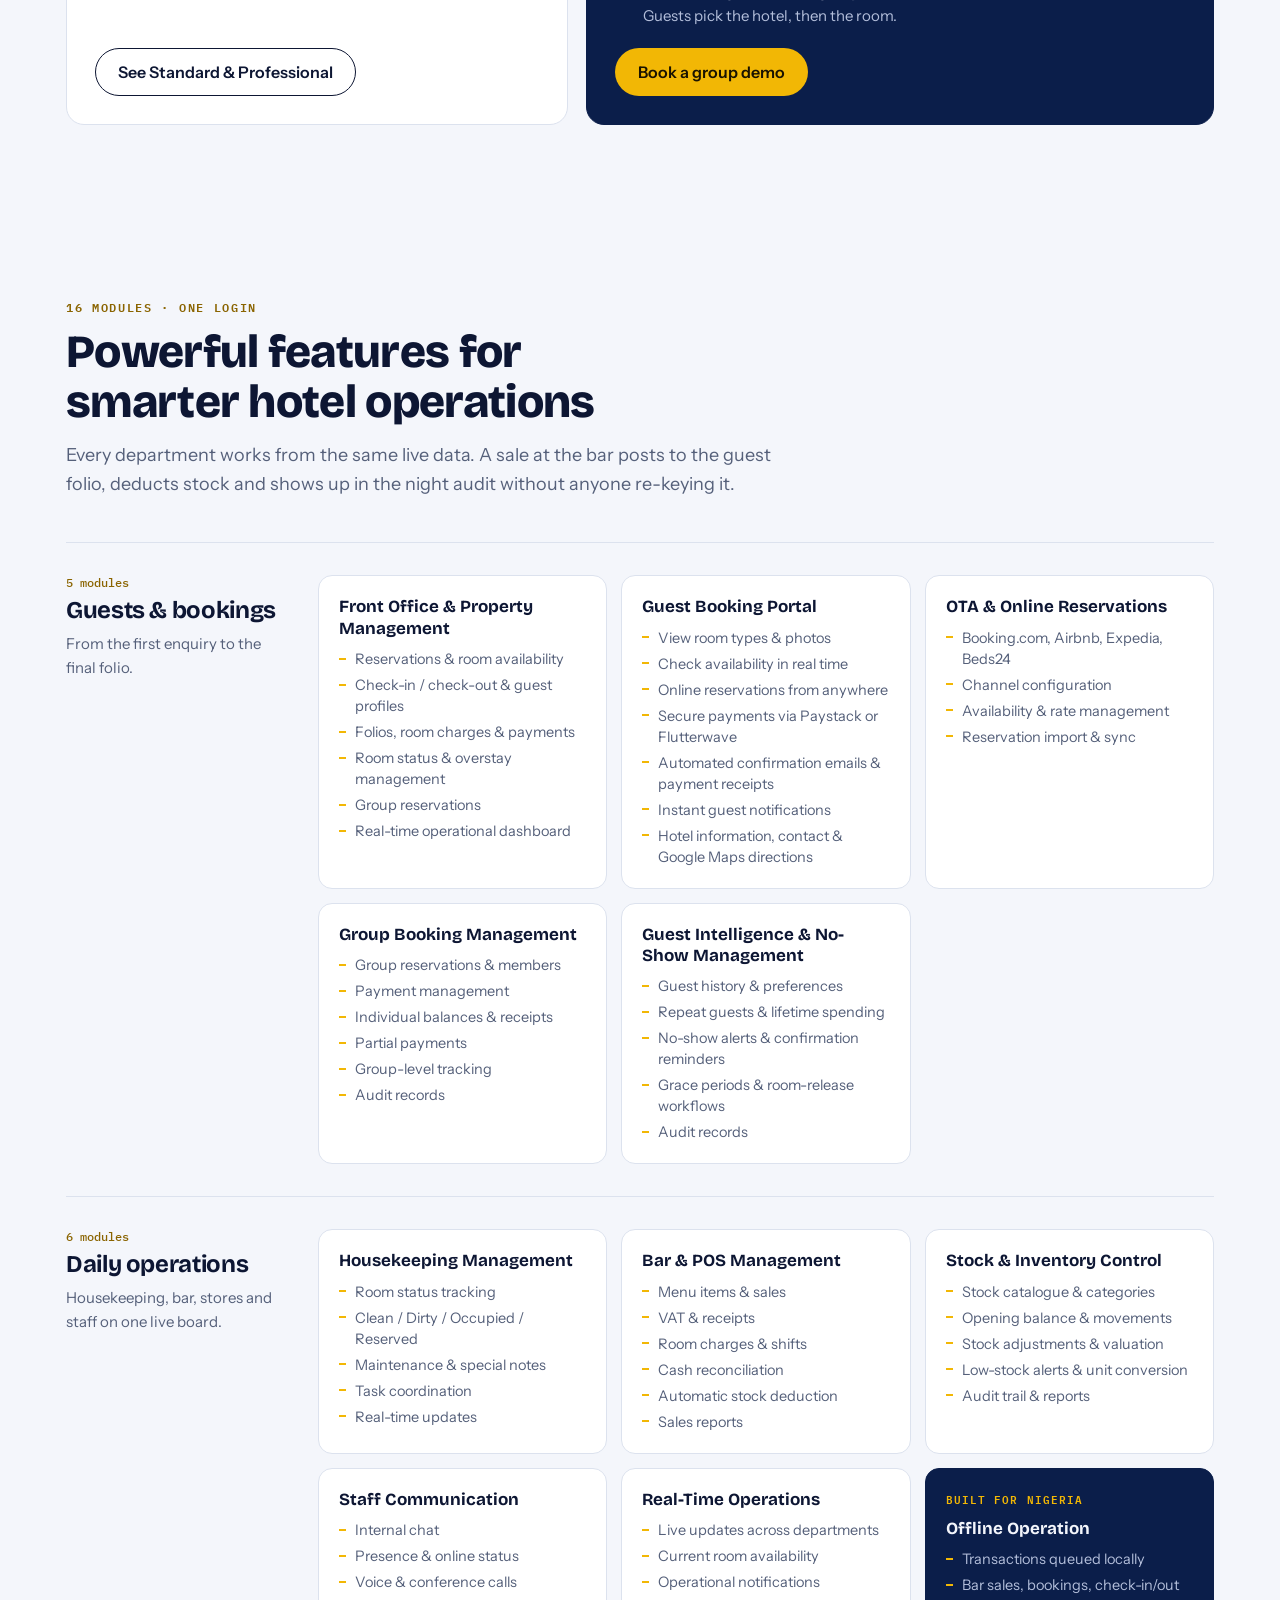
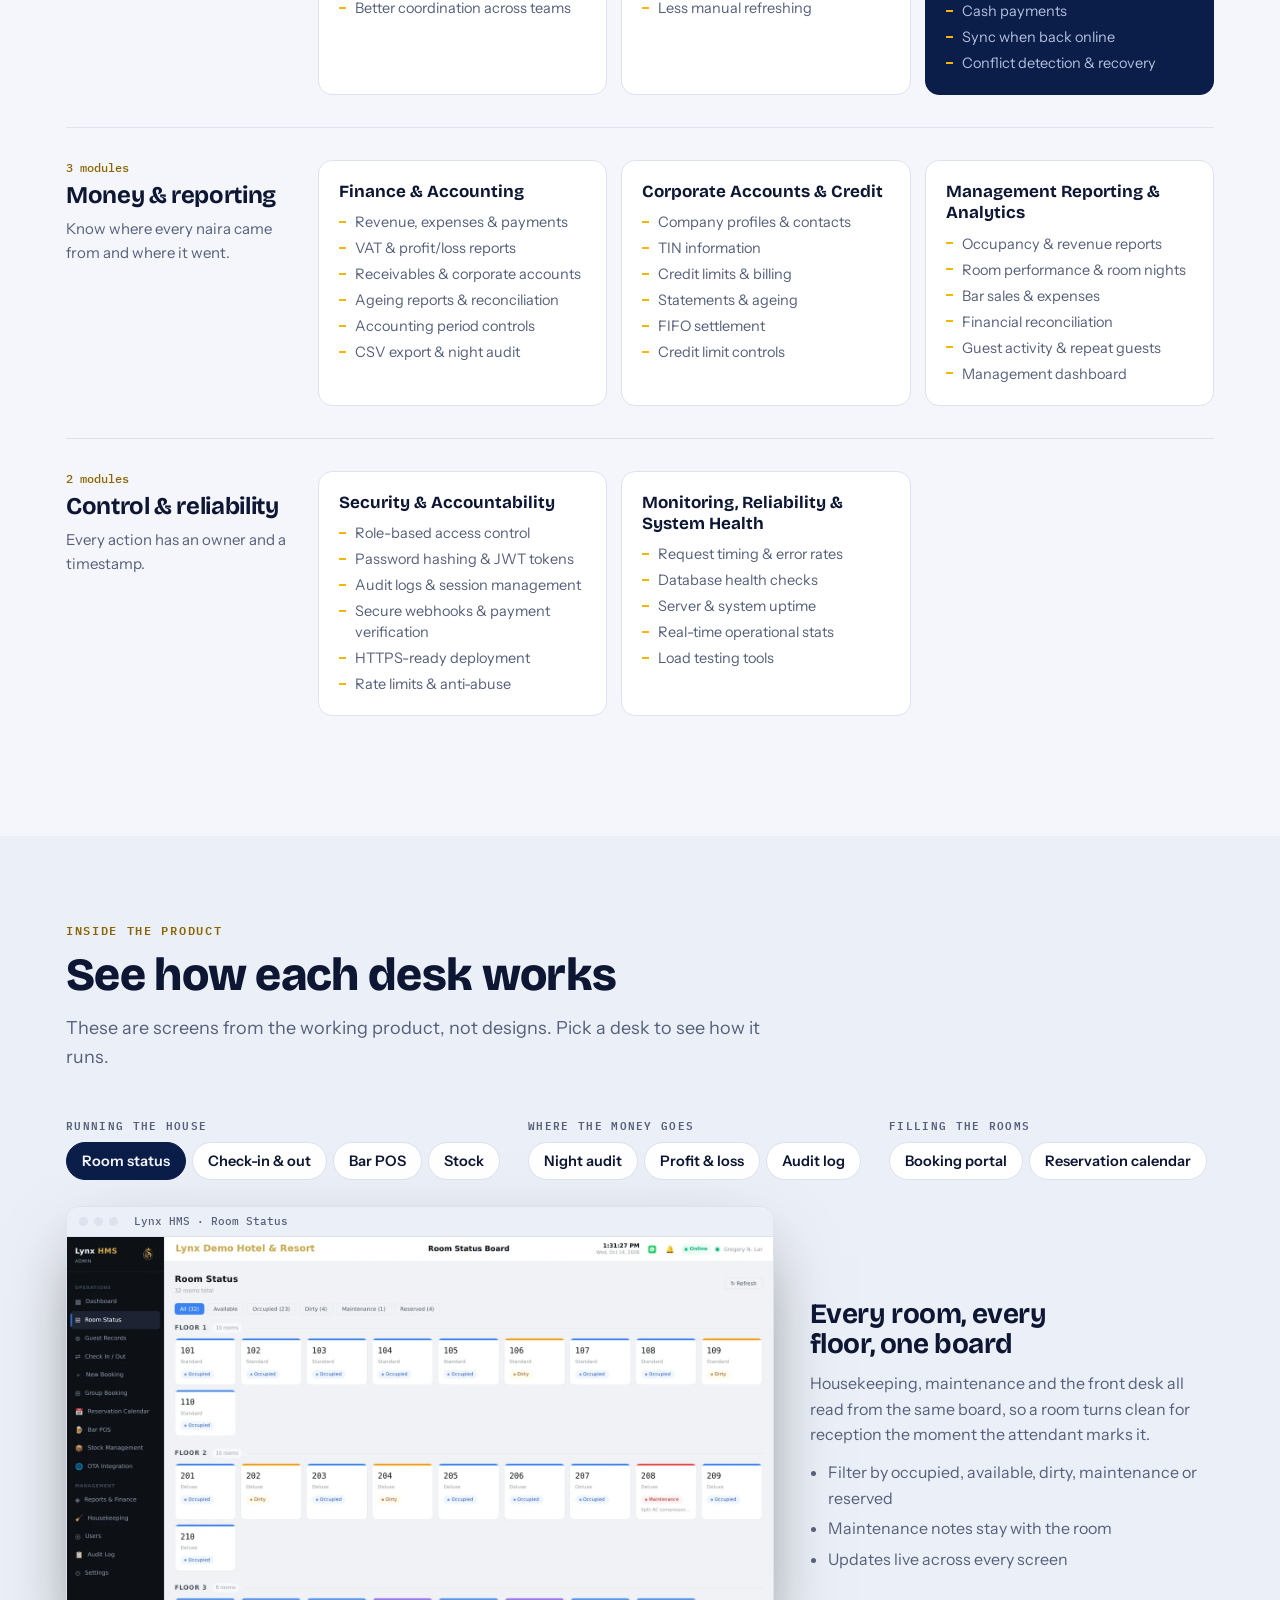
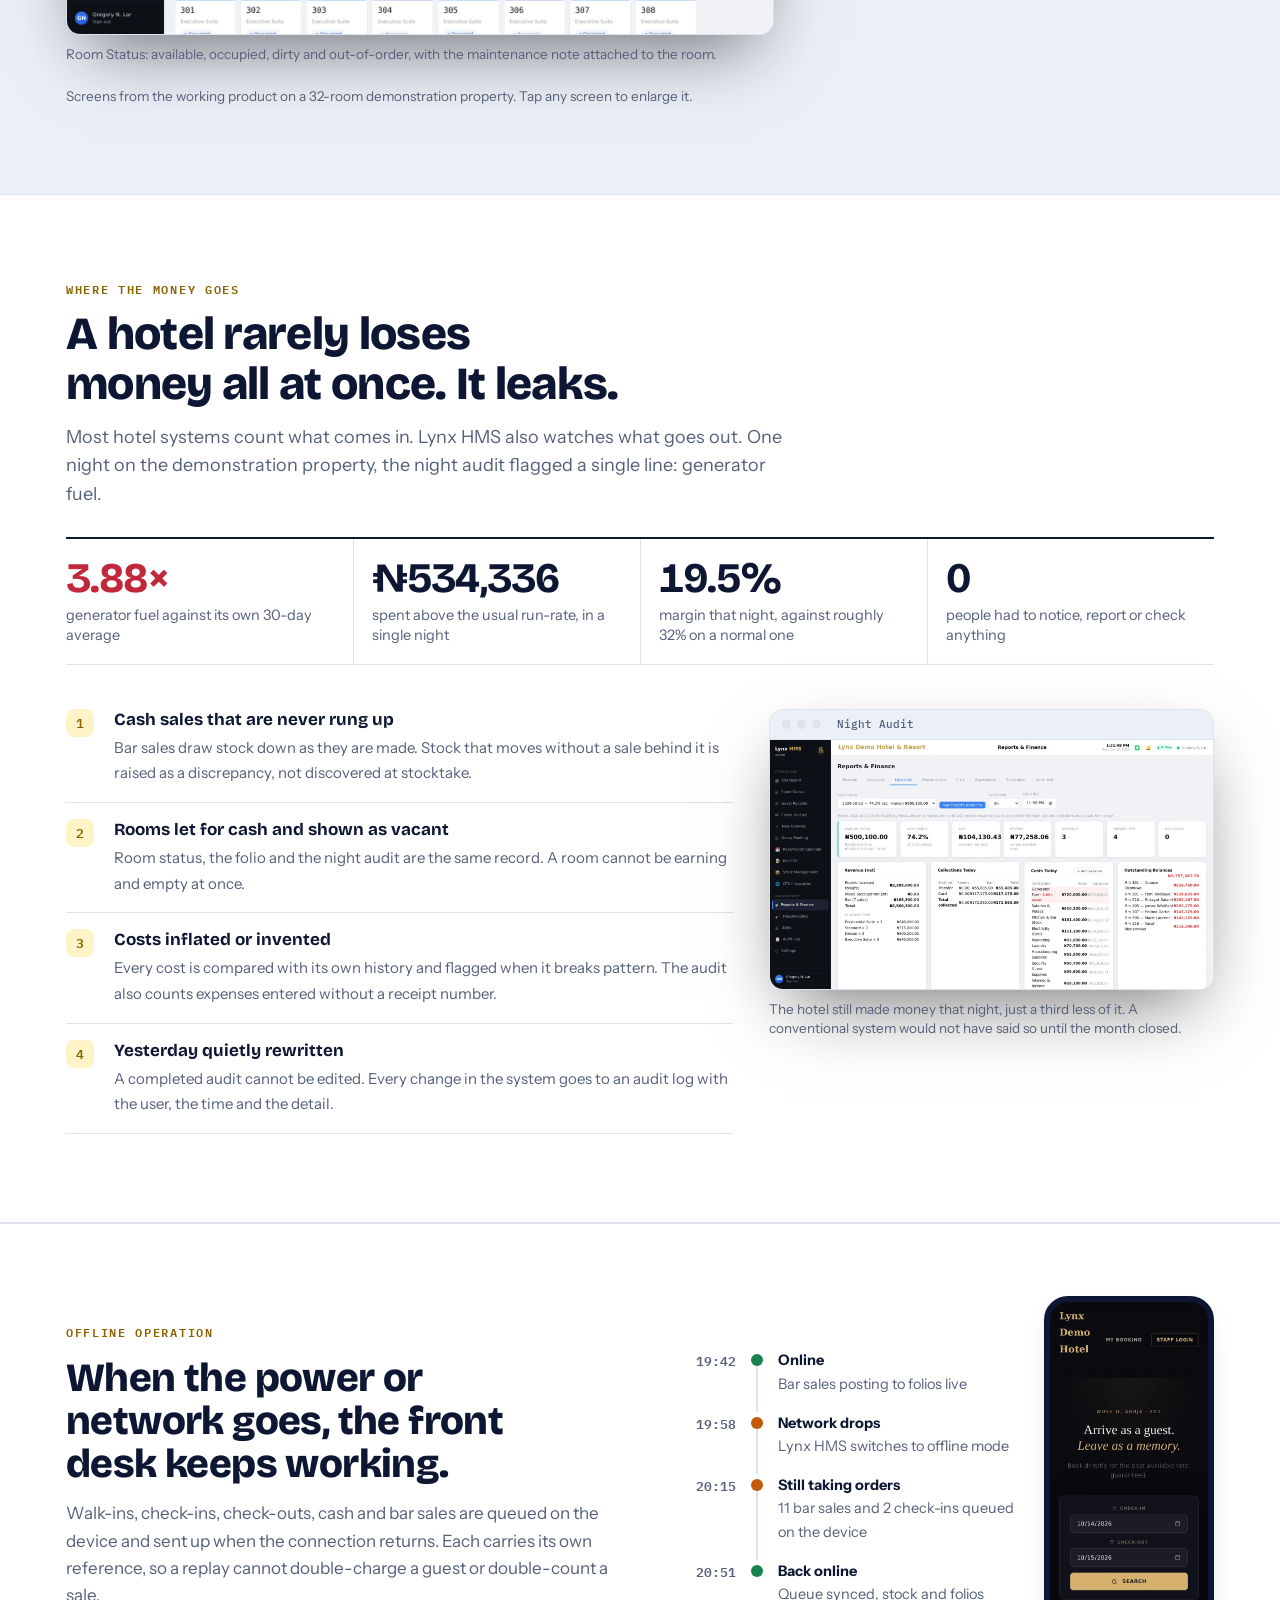
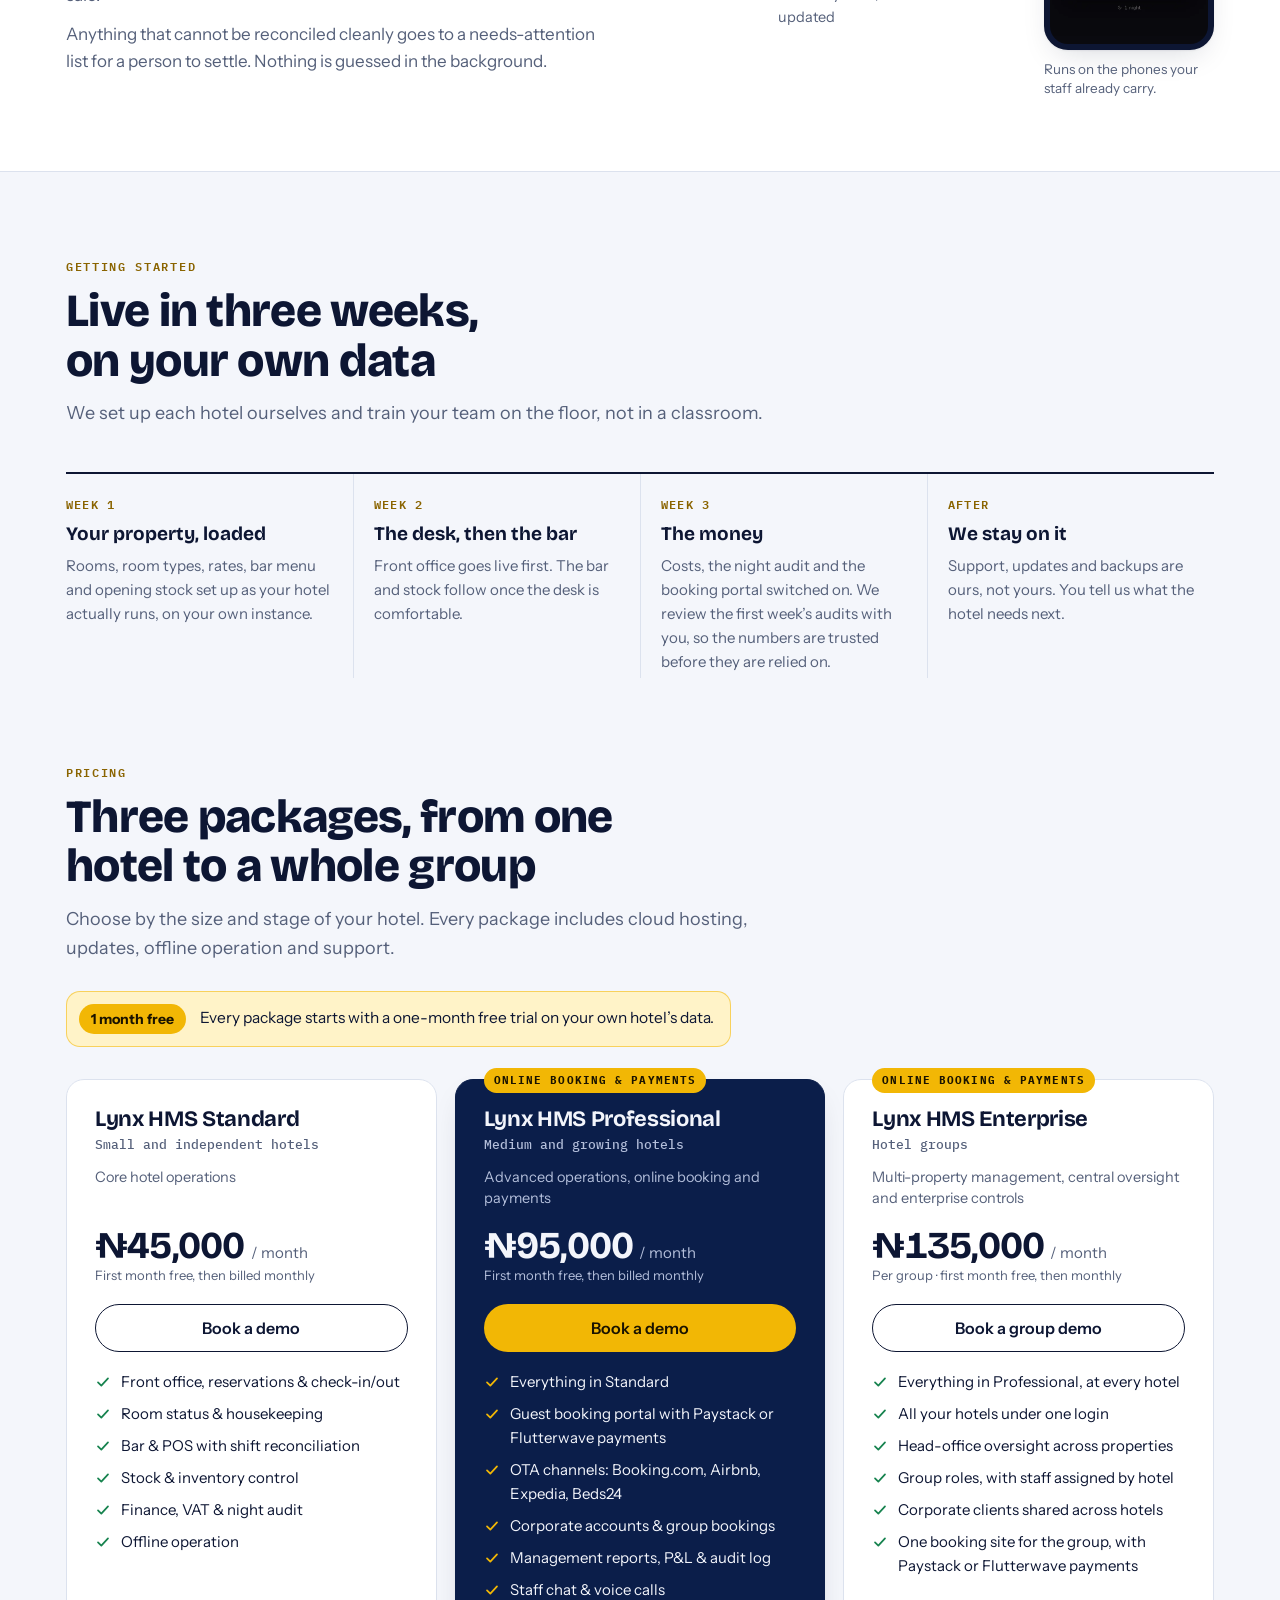
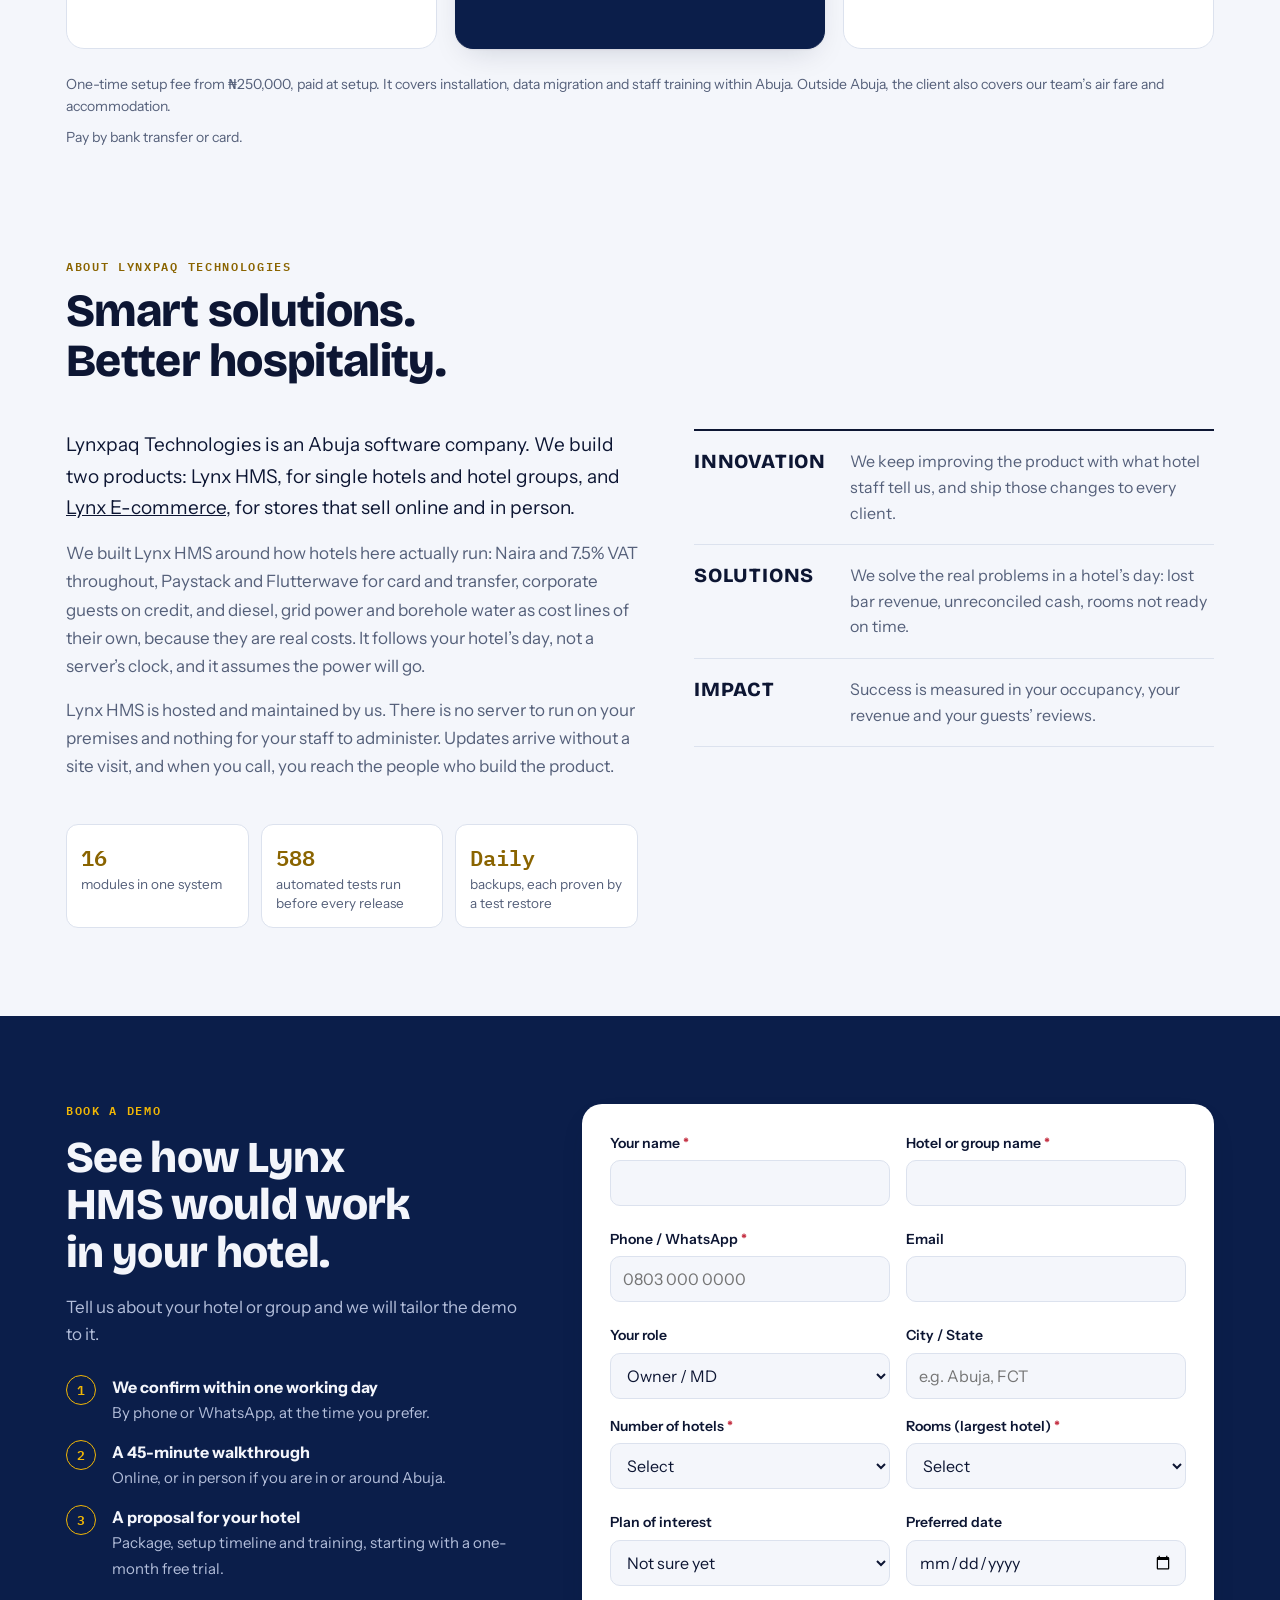
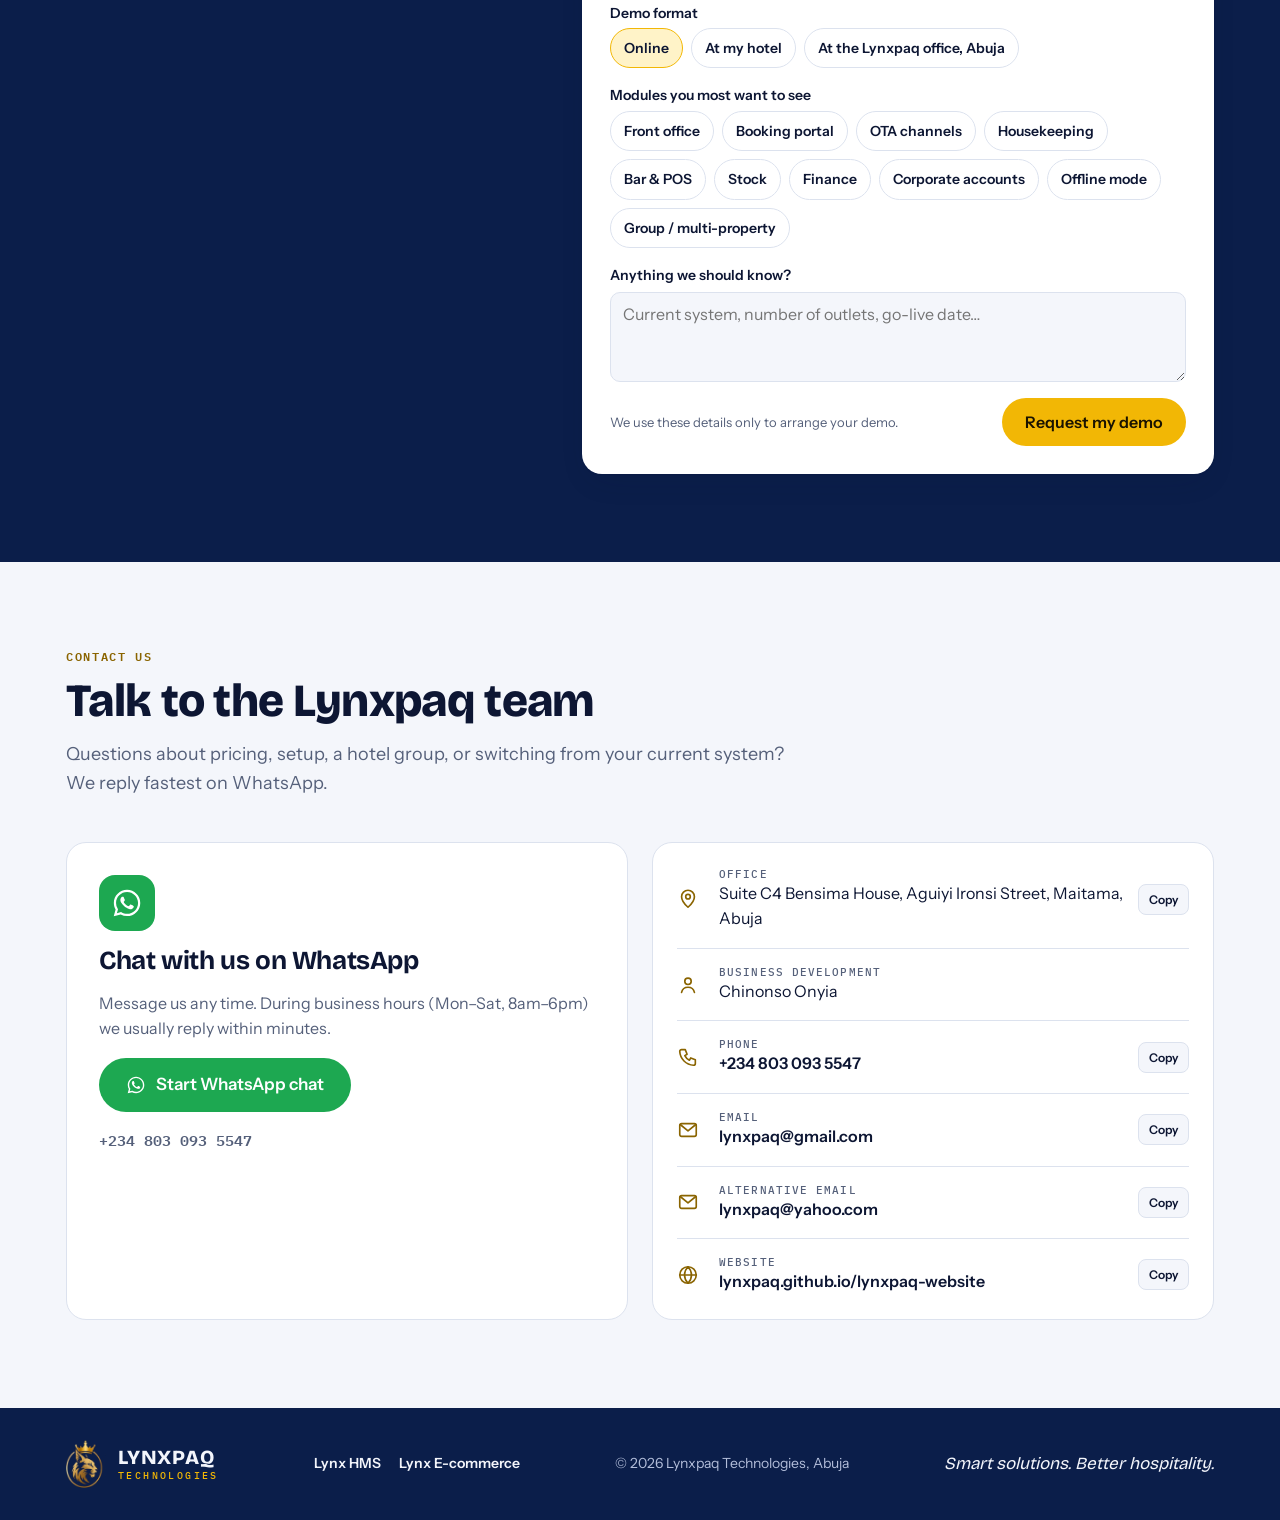
==== commit 9a7bf5c8: "Transparent browser-tab icon Tab icon now uses the gold Lynxpaq logo on a transparent background (64" ====
--- a/index.html
+++ b/index.html
@@ -6,7 +6,8 @@
 <title>Lynx HMS</title>
 <meta name="claude:viewport-fit-sides" content="cover">
 <meta name="description" content="Lynx HMS by Lynxpaq Technologies: cloud hotel management for single hotels and hotel groups in Nigeria. Front office, OTA channels, housekeeping, bar & POS, stock, finance and offline operation. Book a demo.">
-<link rel="icon" type="image/png" href="assets/lynxpaq-favicon.png">
+<link rel="icon" type="image/png" sizes="64x64" href="assets/lynxpaq-tab-icon.png">
+<link rel="icon" type="image/png" sizes="32x32" href="assets/lynxpaq-tab-icon-32.png">
 <link rel="apple-touch-icon" href="assets/lynxpaq-touch-icon.png">
 <meta property="og:title" content="Lynx HMS by Lynxpaq Technologies">
 <meta property="og:description" content="Lynx HMS by Lynxpaq Technologies: cloud hotel management for single hotels and hotel groups in Nigeria. Front office, OTA channels, housekeeping, bar & POS, stock, finance and offline operation. Book a demo.">
